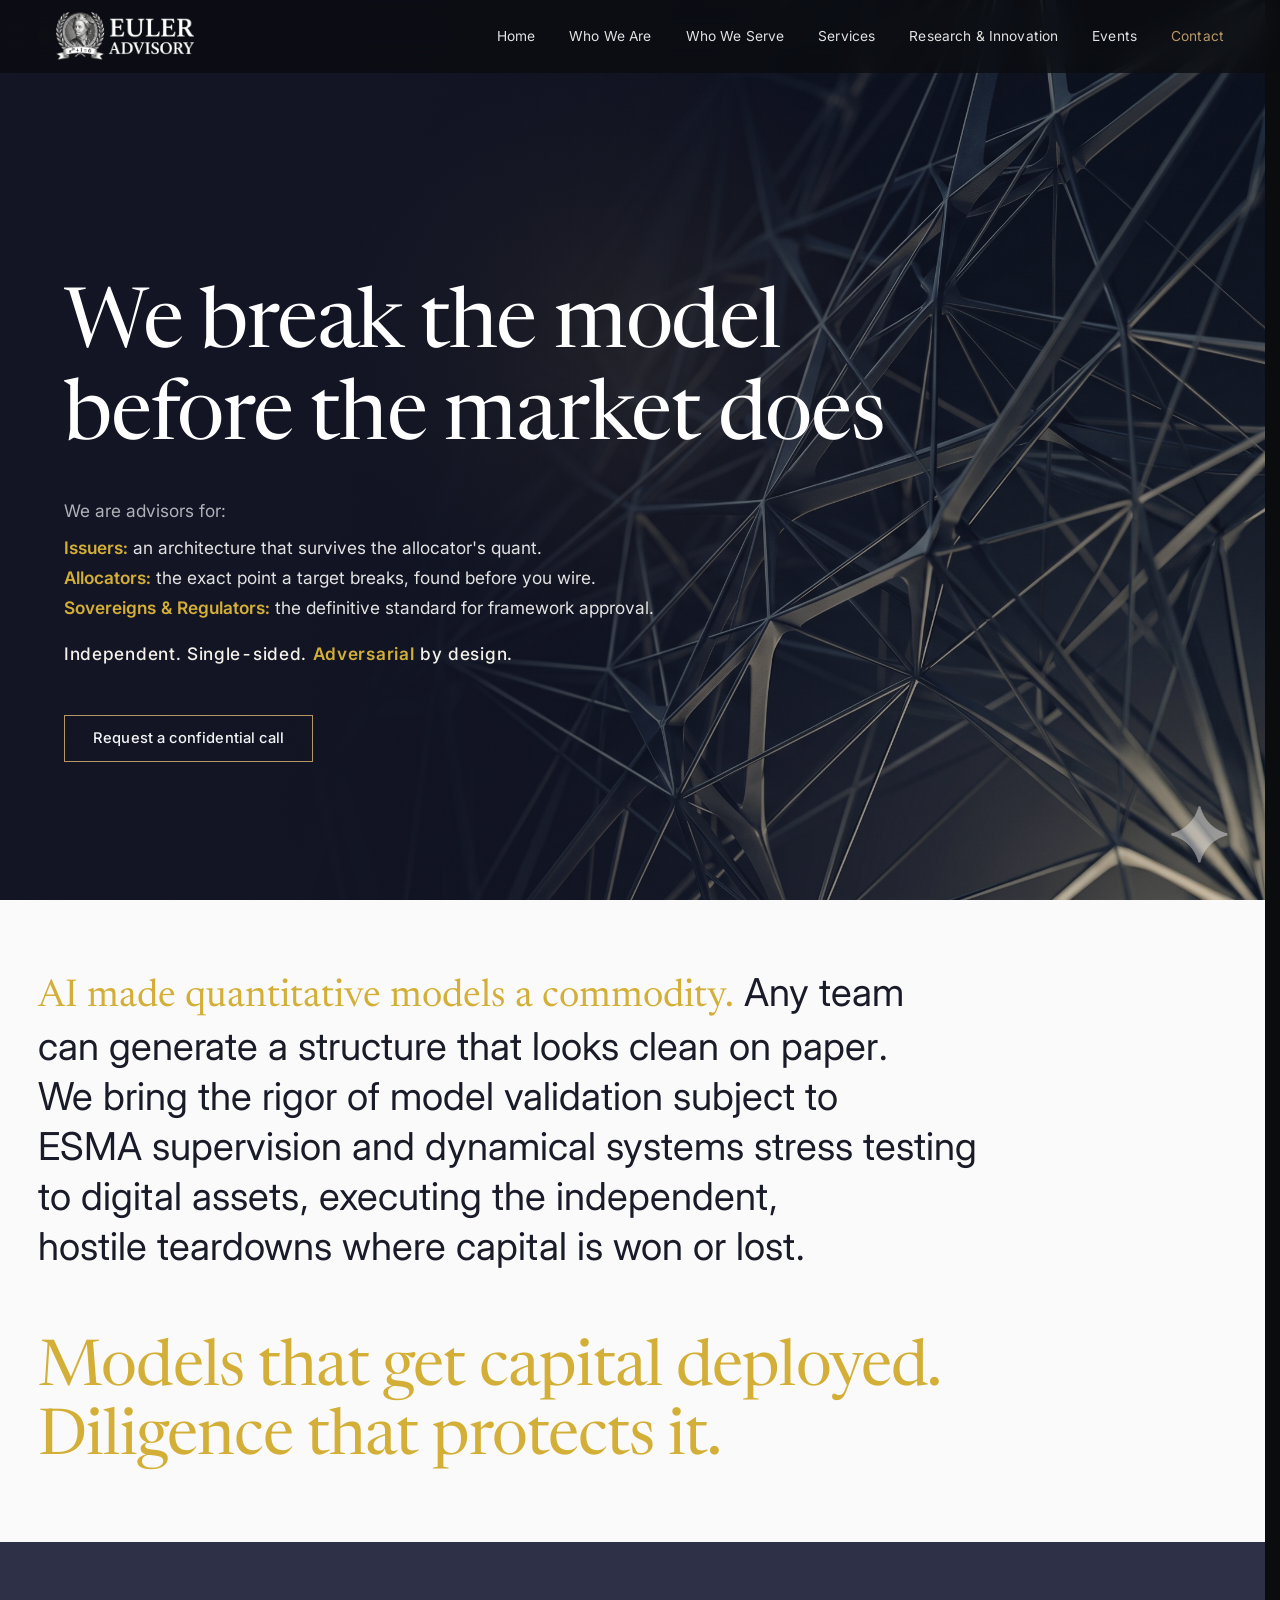
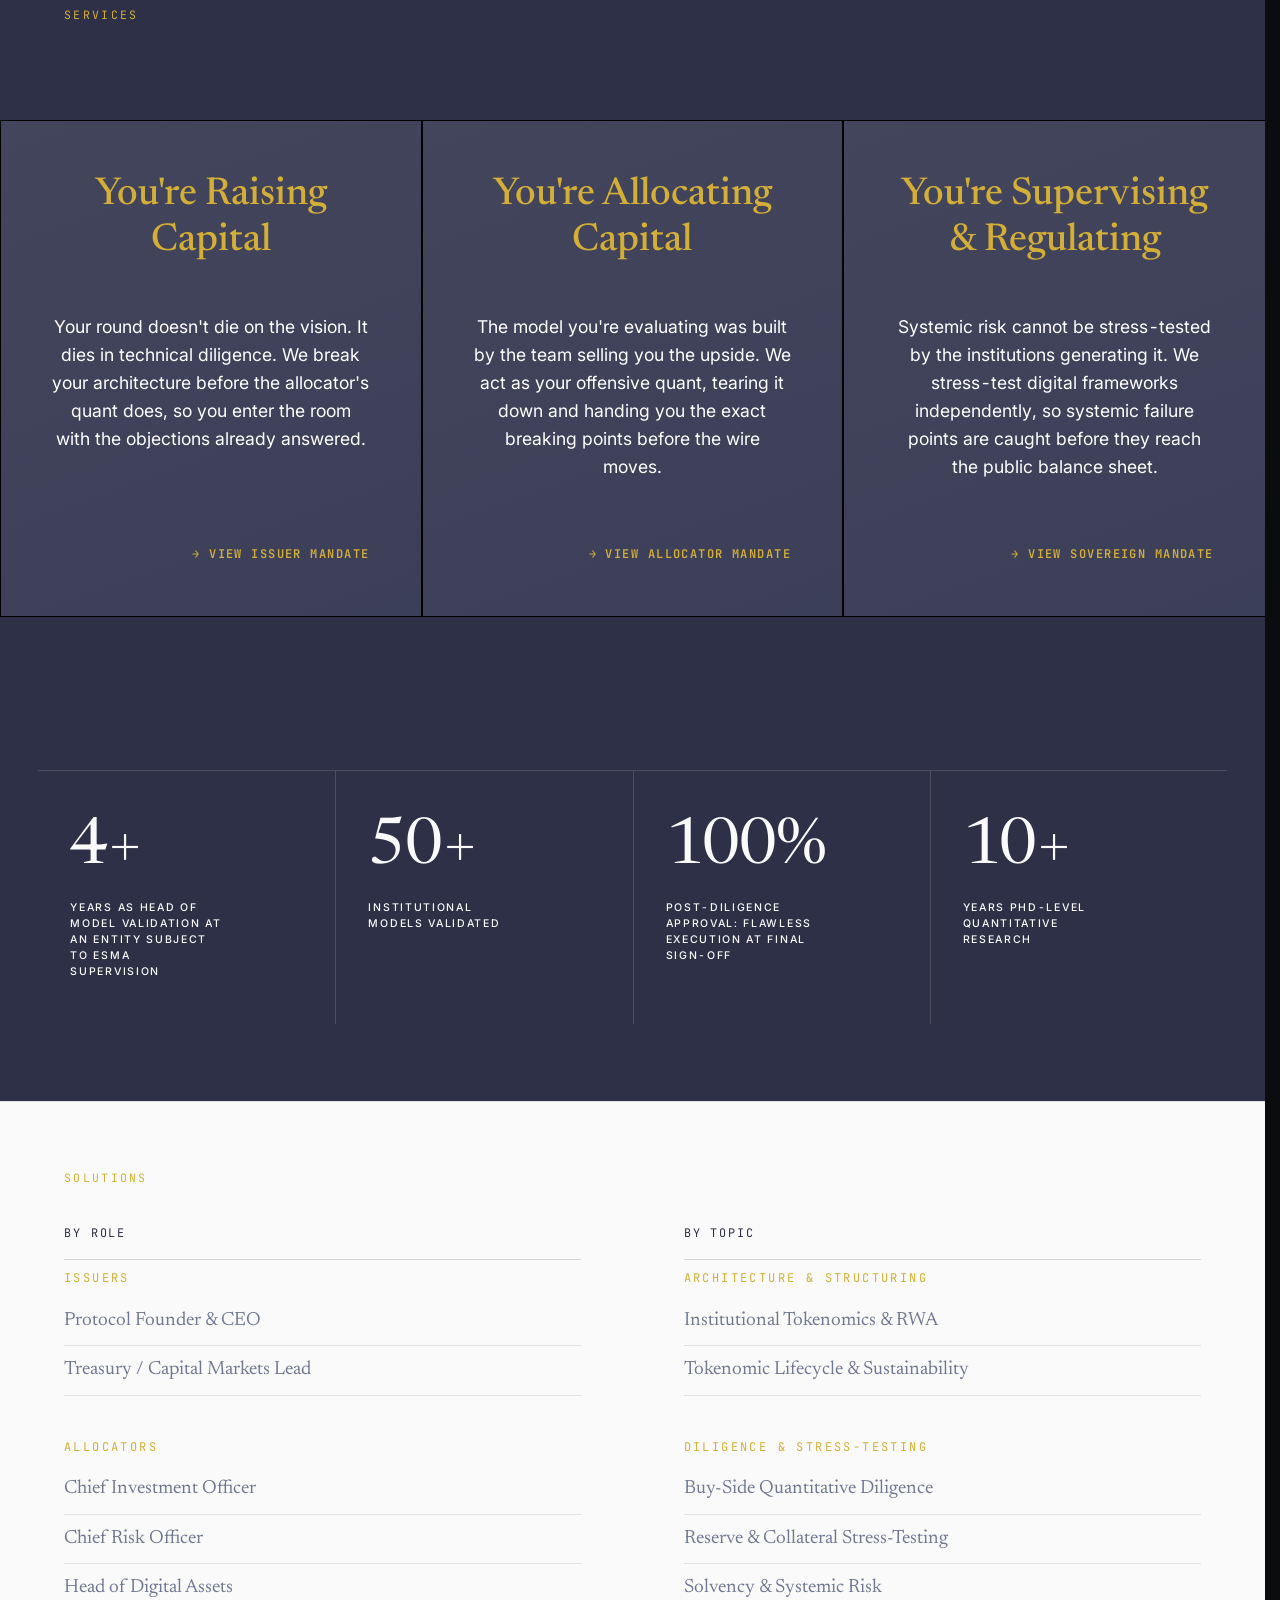
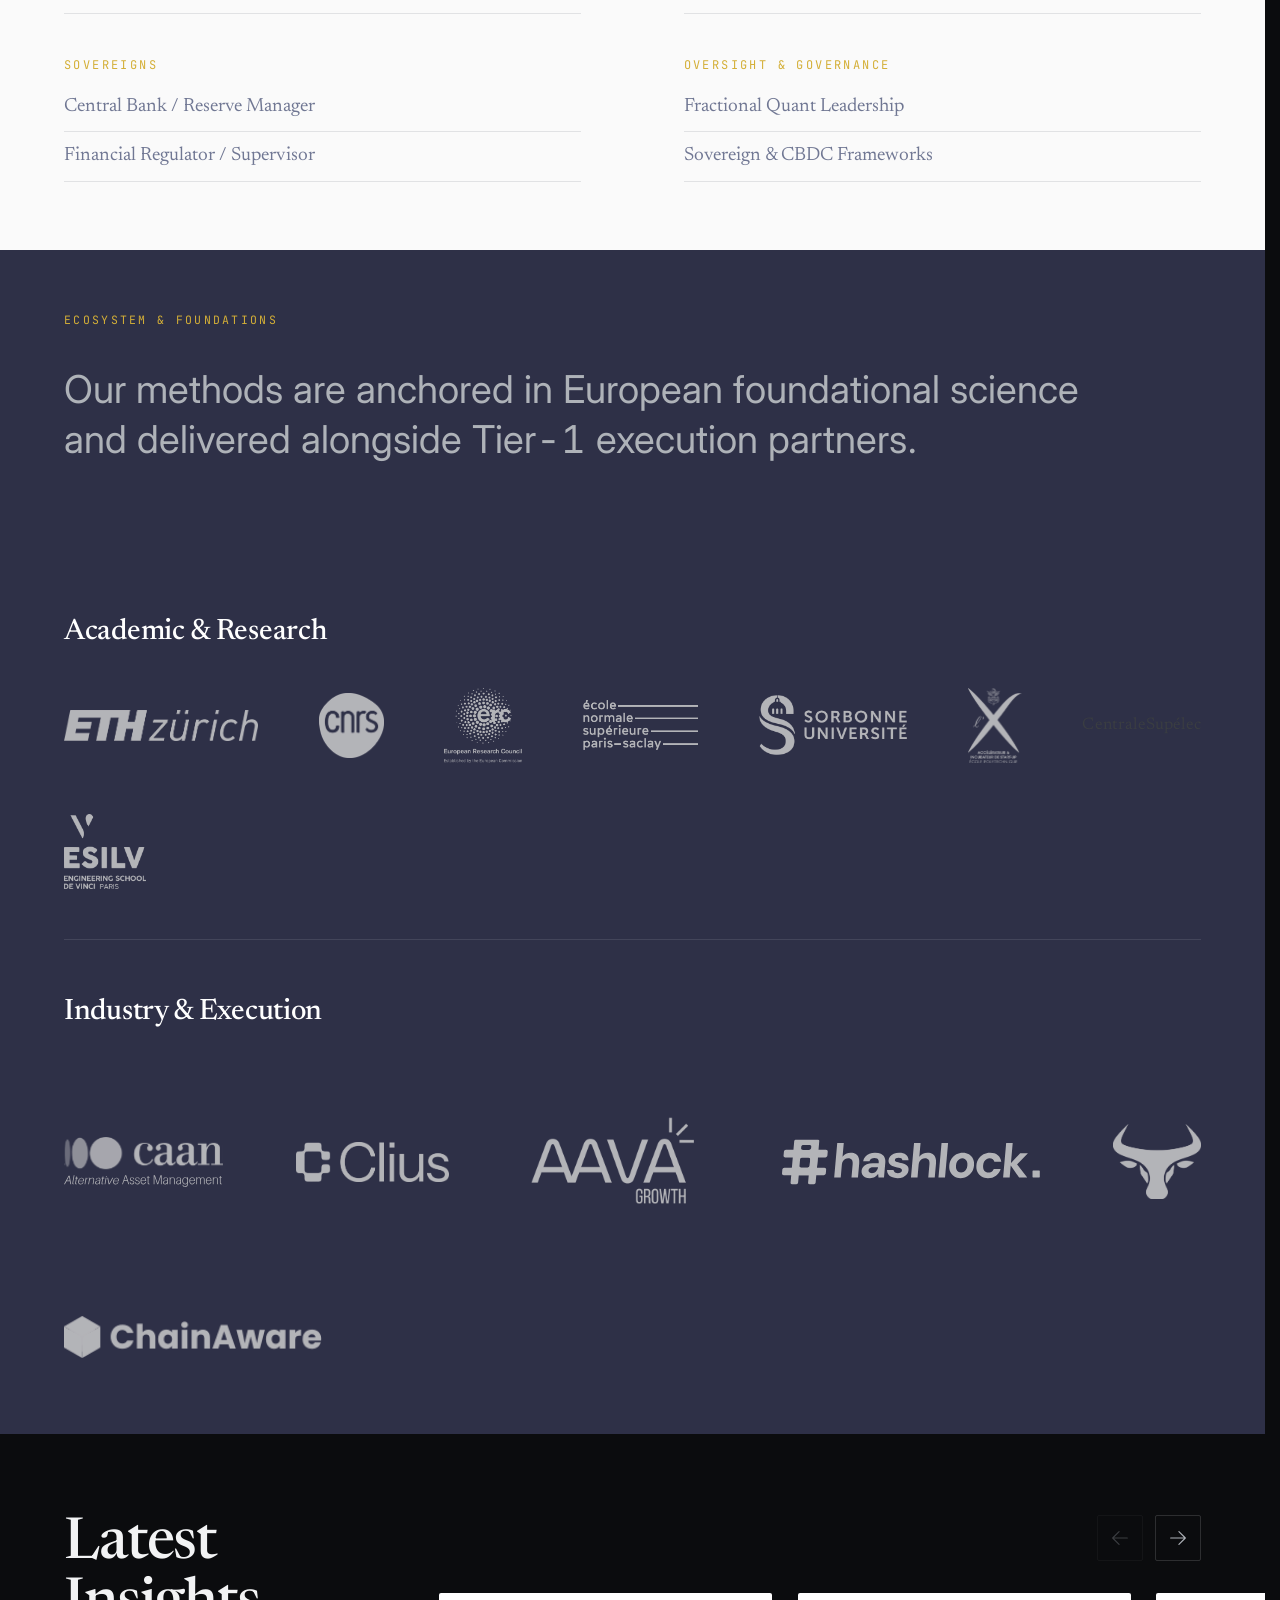
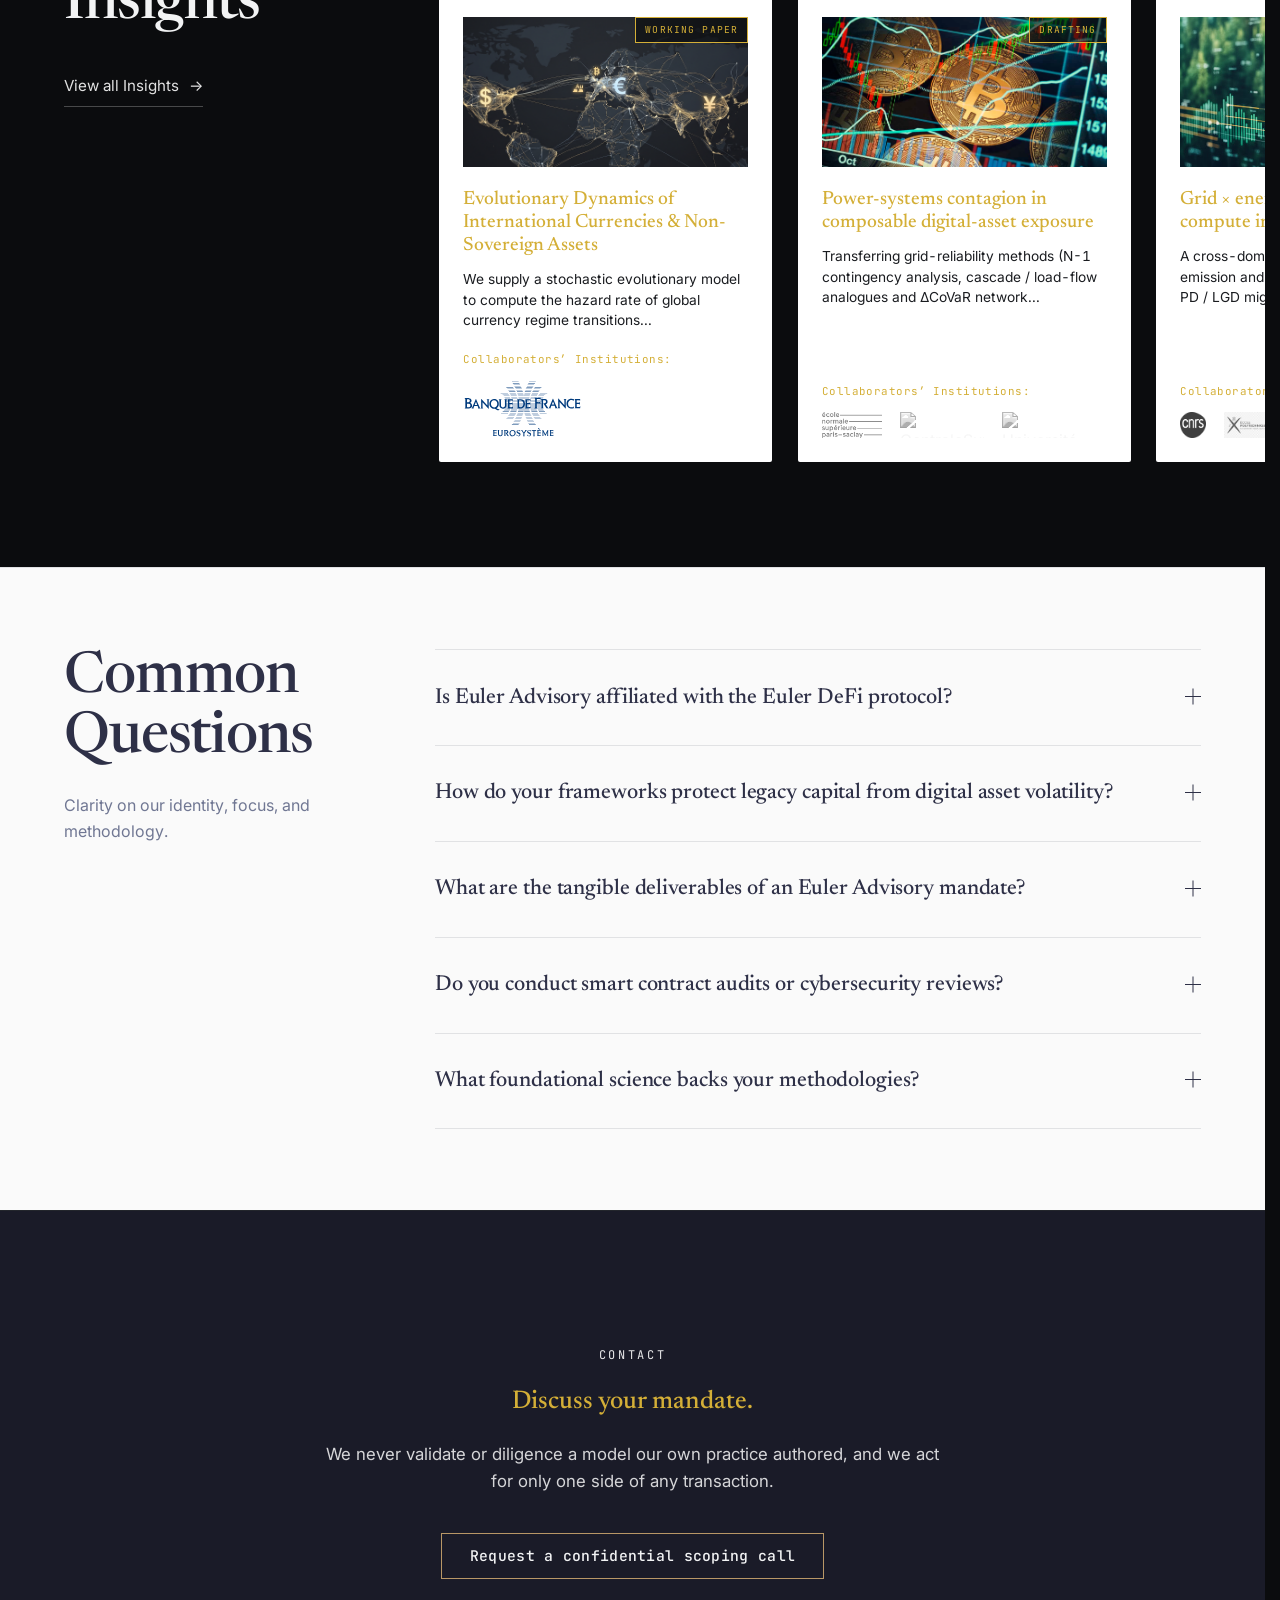
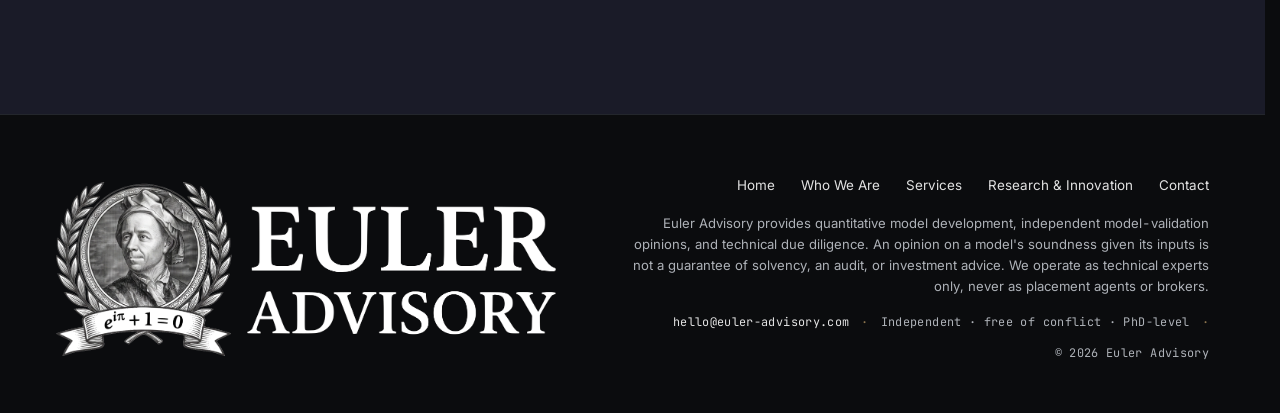
==== index.html @ 1d4953ed "V55" ====
<!DOCTYPE html>
<html lang="en">
<head>
<meta charset="UTF-8" />
<meta name="viewport" content="width=device-width, initial-scale=1.0" />
<title>Euler Advisory | Quantitative Architecture &amp; Risk</title>
<meta name="description" content="Institutional quantitative models: built, validated, strategised. PhD-level model development, independent validation, and quantitative strategy diligence bridging traditional finance and digital assets." />
<meta name="robots" content="index, follow" />
<link rel="canonical" href="https://euler-advisory.com/" />
<meta property="og:type" content="website" />
<meta property="og:title" content="Euler Advisory | Quantitative Architecture &amp; Risk" />
<meta property="og:description" content="Institutional quantitative models: built, validated, strategised. Bridging traditional finance and digital assets." />
<meta property="og:url" content="https://euler-advisory.com/" />
<meta property="og:site_name" content="Euler Advisory" />

<link rel="preconnect" href="https://fonts.googleapis.com" />
<link rel="preconnect" href="https://fonts.gstatic.com" crossorigin />
<link href="https://fonts.googleapis.com/css2?family=Newsreader:ital,opsz,wght@0,6..72,400;0,6..72,500;1,6..72,400&family=Inter:wght@400;500;600&family=JetBrains+Mono:wght@400;500&display=swap" rel="stylesheet" />
<link rel="icon" href="Images/Euler_Advisory_Logo.png" type="image/png" />
<link rel="stylesheet" href="styles.css" />

<script type="application/ld+json">
{
  "@context": "https://schema.org",
  "@type": "ProfessionalService",
  "name": "Euler Advisory",
  "description": "Quantitative architecture and risk: institutional model development, independent validation, and quantitative strategy diligence at the intersection of traditional finance and digital assets.",
  "email": "hello@euler-advisory.com",
  "url": "https://euler-advisory.com/",
  "areaServed": ["EU", "UK", "US", "Singapore", "UAE", "LatAm"],
  "knowsAbout": ["Quantitative Model Development", "Model Validation", "Tokenomics", "MiCA", "CRR3", "SR 11-7", "EBA", "Digital-Asset Risk", "Due Diligence"]
}
</script>
</head>
<body>

<!-- ============================ HEADER / NAV ============================ -->
<header class="site-header" id="top">
  <div class="container header-inner">
    <a class="brand" href="index.html" aria-label="Euler Advisory home">
      <img class="brand-logo" src="Images/Euler_Advisory_Logo_4black.png" alt="Euler Advisory" />
    </a>
    <nav class="site-nav" aria-label="Primary">
      <a href="index.html">Home</a>
      <div class="nav-item has-dropdown">
        <a href="about.html" aria-haspopup="true">Who We Are</a>
        <div class="nav-dropdown" role="menu">
          <a href="about.html#founder" role="menuitem">The Founder</a>
          <a href="about.html#euler-standard" role="menuitem">Our Standard</a>
          <a href="about.html#presence" role="menuitem">Institutional Presence</a>
        </div>
      </div>
      <a href="who-we-serve.html">Who We Serve</a>
      <div class="nav-item has-dropdown">
        <a href="services.html" aria-haspopup="true">Services</a>
        <div class="nav-dropdown" role="menu">
          <a href="services.html#institutional-risk-validation" role="menuitem">Institutional Risk &amp; Validation</a>
          <a href="services.html#digital-asset-engineering" role="menuitem">Digital Asset Engineering &amp; Due Diligence</a>
          <a href="digital-asset-architecture.html" role="menuitem">You're Raising Capital</a>
          <a href="quantitative-due-diligence.html" role="menuitem">You're Allocating Capital</a>
          <a href="regulatory-supervision.html" role="menuitem">You're Supervising &amp; Regulating</a>
        </div>
      </div>
      <div class="nav-item has-dropdown">
        <a href="research.html" aria-haspopup="true">Research &amp; Innovation</a>
        <div class="nav-dropdown" role="menu">
          <a href="research.html#research-areas" role="menuitem">Research Areas</a>
          <a href="research.html#rd-commitment" role="menuitem">Institutional R&amp;D Commitment</a>
          <a href="research.html#pipeline" role="menuitem">Ongoing Research</a>
          <a href="research.html#engagements" role="menuitem">Workshops, Lectures and Talks</a>
        </div>
      </div>
      <a href="all-sessions.html">Events</a>
      <a href="index.html#contact" class="nav-cta">Contact</a>
    </nav>
    <button class="nav-toggle" aria-label="Open menu" aria-expanded="false" aria-controls="mobile-nav">
      <span></span><span></span><span></span>
    </button>
  </div>
  <nav class="mobile-nav" id="mobile-nav" aria-label="Mobile">
    <a href="index.html">Home</a>
    <a href="about.html">Who We Are</a>
    <a class="mobile-sub" href="about.html#founder">The Founder</a>
    <a class="mobile-sub" href="about.html#euler-standard">Our Standard</a>
    <a class="mobile-sub" href="about.html#presence">Institutional Presence</a>
    <a href="who-we-serve.html">Who We Serve</a>
    <a href="services.html">Services</a>
    <a class="mobile-sub" href="services.html#institutional-risk-validation">Institutional Risk &amp; Validation</a>
    <a class="mobile-sub" href="services.html#digital-asset-engineering">Digital Asset Engineering &amp; Due Diligence</a>
    <a class="mobile-sub" href="digital-asset-architecture.html">You're Raising Capital</a>
    <a class="mobile-sub" href="quantitative-due-diligence.html">You're Allocating Capital</a>
    <a class="mobile-sub" href="regulatory-supervision.html">You're Supervising &amp; Regulating</a>
    <a href="research.html">Research &amp; Innovation</a>
    <a class="mobile-sub" href="research.html#research-areas">Research Areas</a>
    <a class="mobile-sub" href="research.html#rd-commitment">Institutional R&amp;D Commitment</a>
    <a class="mobile-sub" href="research.html#pipeline">Ongoing Research</a>
    <a class="mobile-sub" href="research.html#engagements">Workshops, Lectures and Talks</a>
    <a href="all-sessions.html">Events</a>
    <a href="index.html#contact">Contact</a>
  </nav>
</header>

<main>

  <!-- ============================ 1. HERO ============================ -->
  <section class="hero" id="hero">
    <div class="hero-light" id="hero-light" aria-hidden="true"></div>
    <div class="container hero-inner">
      <h1 class="hero-title" style="font-size: clamp(3.5rem, 6.5vw, 6.5rem); line-height: 1.1;">
        <span class="reveal-line">We break the model<br />before the market does</span>
      </h1>
      <div class="hero-subtext-container reveal">
        <p class="hero-intro">We are advisors for:</p>

        <div class="hero-list">
          <p><span class="accent-gold">Issuers:</span> an architecture that survives the allocator's quant.</p>
          <p><span class="accent-gold">Allocators:</span> the exact point a target breaks, found before you wire.</p>
          <p><span class="accent-gold">Sovereigns &amp; Regulators:</span> the definitive standard for framework approval.</p>
        </div>

        <p class="hero-outro">Independent. Single-sided. <span class="accent-gold">Adversarial</span> by design.</p>
      </div>
      <div class="hero-actions reveal" style="margin-top: 3rem;">
        <a href="#contact" class="btn btn-primary">Request a confidential call</a>
      </div>
    </div>
  </section>

  <!-- ============================ THE THESIS ============================ -->
  <section class="section thesis" id="thesis">
    <div class="thesis-wrap">
      <p class="thesis-lead reveal">
        <span class="thesis-gold">AI made quantitative models a commodity.</span> Any team<br class="desktop-break">
        can generate a structure that looks clean on paper.<br class="desktop-break">
        We bring the rigor of model validation subject to<br class="desktop-break">
        <span class="nb">ESMA supervision</span> and <span class="nb">dynamical systems</span> <span class="nb">stress testing</span><br class="desktop-break">
        to digital assets, executing the independent,<br class="desktop-break">
        hostile teardowns where capital is won or lost.
      </p>
      <h3 class="thesis-outro reveal">
        Models that get capital deployed.<br />Diligence that protects it.
      </h3>

    </div>
  </section>

  <!-- ============================ THE MANDATES ============================ -->
  <section class="section mandates-section" id="mandates" style="padding: clamp(3rem, 5vw, 6rem) 0 0 0; background: #2E3047;">
    <div class="container" style="max-width: 100%; padding: 0; margin: 0;">
      <p class="block-eyebrow reveal" style="text-align: left; color: var(--c-gold, #C7A962); font-family: var(--f-mono, monospace); font-size: 0.72rem; font-weight: 400; text-transform: uppercase; letter-spacing: 0.2em; margin-bottom: 6rem; margin-left: clamp(3rem, 5vw, 6rem);">SERVICES</p>
      
      <div class="mandates-grid reveal">
        <!-- CARD 1: ISSUERS -->
        <article class="mandate-card">
          <h3 class="mandate-card-title">You're Raising Capital</h3>
          <p class="mandate-card-body">Your round doesn't die on the vision. It dies in technical diligence. We break your architecture before the allocator's quant does, so you enter the room with the objections already answered.</p>
          <a class="mandate-link" href="digital-asset-architecture.html">&rarr; VIEW ISSUER MANDATE</a>
        </article>

        <!-- CARD 2: ALLOCATORS -->
        <article class="mandate-card">
          <h3 class="mandate-card-title">You're Allocating Capital</h3>
          <p class="mandate-card-body">The model you're evaluating was built by the team selling you the upside. We act as your offensive quant, tearing it down and handing you the exact breaking points before the wire moves.</p>
          <a class="mandate-link" href="quantitative-due-diligence.html">&rarr; VIEW ALLOCATOR MANDATE</a>
        </article>

        <!-- CARD 3: SOVEREIGNS -->
        <article class="mandate-card">
          <h3 class="mandate-card-title">You're Supervising &amp; Regulating</h3>
          <p class="mandate-card-body">Systemic risk cannot be stress-tested by the institutions generating it. We stress-test digital frameworks independently, so systemic failure points are caught before they reach the public balance sheet.</p>
          <a class="mandate-link" href="regulatory-supervision.html">&rarr; VIEW SOVEREIGN MANDATE</a>
        </article>
      </div>
    </div>
  </section>





  <!-- ============================ PROOF METRICS (stats bar) ============================ -->
  <section class="section thesis" id="proof-metrics">
    <div class="thesis-wrap">
      <dl class="metric-grid reveal">
        <div class="metric">
          <dt class="metric-value"><span class="metric-num" data-target="4">4</span><span class="metric-suffix">+</span></dt>
          <dd class="metric-label">Years as Head of Model Validation at an entity subject to ESMA supervision</dd>
        </div>
        <div class="metric">
          <dt class="metric-value"><span class="metric-num" data-target="50">50</span><span class="metric-suffix">+</span></dt>
          <dd class="metric-label">Institutional models validated</dd>
        </div>
        <div class="metric">
          <dt class="metric-value"><span class="metric-num" data-target="100">100</span><span class="metric-suffix">%</span></dt>
          <dd class="metric-label">Post-diligence approval: flawless execution at final sign-off</dd>
        </div>
        <div class="metric">
          <dt class="metric-value"><span class="metric-num" data-target="10">10</span><span class="metric-suffix">+</span></dt>
          <dd class="metric-label">Years PhD-level quantitative research</dd>
        </div>
      </dl>
    </div>
  </section>

  <!-- ============================ SOLUTIONS: ROUTING DIRECTORY (By role / By topic) ============================ -->
  <section class="section routing-section" id="solutions">
    <div class="container">
      <p class="block-eyebrow reveal">Solutions</p>

      <div class="routing-grid reveal">
        <nav class="routing-col" aria-label="Solutions by role">
          <p class="routing-head">By role</p>
          <ul class="routing-list">
            <li class="routing-subhead">Issuers</li>
            <li><a href="who-we-serve.html#issuers">Protocol Founder &amp; CEO</a></li>
            <li><a href="who-we-serve.html#issuers">Treasury / Capital Markets Lead</a></li>
            <li class="routing-subhead routing-subhead--gap">Allocators</li>
            <li><a href="who-we-serve.html#allocators">Chief Investment Officer</a></li>
            <li><a href="who-we-serve.html#allocators">Chief Risk Officer</a></li>
            <li><a href="who-we-serve.html#allocators">Head of Digital Assets</a></li>
            <li class="routing-subhead routing-subhead--gap">Sovereigns</li>
            <li><a href="who-we-serve.html#regulators">Central Bank / Reserve Manager</a></li>
            <li><a href="who-we-serve.html#regulators">Financial Regulator / Supervisor</a></li>
          </ul>
        </nav>

        <nav class="routing-col" aria-label="Solutions by topic">
          <p class="routing-head">By topic</p>
          <ul class="routing-list">
            <li class="routing-subhead">Architecture &amp; Structuring</li>
            <li><a href="digital-asset-architecture.html#institutional-tokenomics">Institutional Tokenomics &amp; RWA</a></li>
            <li><a href="quantitative-due-diligence.html#lifecycle-check">Tokenomic Lifecycle &amp; Sustainability</a></li>
            <li class="routing-subhead routing-subhead--gap">Diligence &amp; Stress-Testing</li>
            <li><a href="quantitative-due-diligence.html">Buy-Side Quantitative Diligence</a></li>
            <li><a href="quantitative-due-diligence.html#institutional-tokenomics">Reserve &amp; Collateral Stress-Testing</a></li>
            <li><a href="digital-asset-architecture.html#dynamical-systems">Solvency &amp; Systemic Risk</a></li>
            <li class="routing-subhead routing-subhead--gap">Oversight &amp; Governance</li>
            <li><a href="quantitative-due-diligence.html#quant-leadership">Fractional Quant Leadership</a></li>
            <li><a href="who-we-serve.html#regulators">Sovereign &amp; CBDC Frameworks</a></li>
          </ul>
        </nav>
      </div>

    </div>
  </section>

  <!-- ============================ 4. PARTNERS & PEDIGREE (borderless logo strips) ============================ -->
  <section class="section" id="pedigree">
    <div class="container">

      <!-- Section header -->
      <div class="pedigree-head reveal">
        <h2 class="section-title">Ecosystem &amp; Foundations</h2>
        <p class="pedigree-intro">Our methods are anchored in European foundational science<br>
        and delivered alongside Tier-1 execution partners.</p>
      </div>

      <!-- Logo rows grouped + pushed to the bottom of the section -->
      <div class="pedigree-logos">

      <!-- Row 1: Academic Pedigree -->
      <div class="logo-strip-block reveal">
        <p class="logo-strip-overline">Academic &amp; Research</p>
        <div class="logo-strip">
          <span class="logo-strip-item" data-fallback="ETH Zürich"><a href="https://finsuretech.ethz.ch/career.html" target="_blank" rel="noopener noreferrer" aria-label="ETH Zürich"><img src="Logos/ETH%20Zurich.png" alt="ETH Zürich" loading="lazy" /></a></span>
          <span class="logo-strip-item" data-fallback="CNRS"><img src="Logos/CNRS.png" alt="CNRS" loading="lazy" /></span>
          <span class="logo-strip-item" data-fallback="ERC"><img src="Logos/ERC.png" alt="European Research Council (ERC)" loading="lazy" /></span>
          <span class="logo-strip-item" data-fallback="ENS"><img src="Logos/ENS.png" alt="ENS, École Normale Supérieure" loading="lazy" /></span>
          <span class="logo-strip-item" data-fallback="Sorbonne"><img src="Logos/Sorbonne.png" alt="Sorbonne Université" loading="lazy" /></span>
          <span class="logo-strip-item" data-fallback="Polytechnique"><img src="Logos/Ecole%20Polytechnique2.png" alt="École Polytechnique" loading="lazy" /></span>
          <span class="logo-strip-item" data-fallback="CentraleSupélec"><img src="Logos/CentraleSup%C3%A9lec.png" alt="CentraleSupélec" loading="lazy" /></span>
          <span class="logo-strip-item" data-fallback="ESILV"><a href="https://www.esilv.fr/" target="_blank" rel="noopener noreferrer" aria-label="ESILV"><img src="Logos/ESILV.png" alt="ESILV" loading="lazy" /></a></span>
        </div>
      </div>

      <!-- Row 2: Strategic Ecosystem -->
      <div class="logo-strip-block reveal" id="alliances">
        <p class="logo-strip-overline">Industry &amp; Execution</p>
        <div class="logo-strip">
          <span class="logo-strip-item" data-fallback="Caan"><a href="https://caanam.com/" target="_blank" rel="noopener noreferrer" aria-label="Caan"><img src="Logos/CAAN.svg" alt="Caan" loading="lazy" /></a></span>
          <span class="logo-strip-item" data-fallback="Clius"><a href="https://www.cliusglobalpartners.com/" target="_blank" rel="noopener noreferrer" aria-label="Clius"><img src="Logos/Clius.webp" alt="Clius" loading="lazy" /></a></span>
          <span class="logo-strip-item" data-fallback="AAVA"><a href="https://aavagrowth.com/" target="_blank" rel="noopener noreferrer" aria-label="AAVA"><img src="Logos/AAVA.png" alt="AAVA" loading="lazy" /></a></span>
          <span class="logo-strip-item" data-fallback="Hashlock"><a href="https://hashlock.com/" target="_blank" rel="noopener noreferrer" aria-label="Hashlock"><img src="Logos/Hashlock.svg" alt="Hashlock" loading="lazy" /></a></span>
          <span class="logo-strip-item" data-fallback="Security4Web3"><a href="https://security4web3.com/" target="_blank" rel="noopener noreferrer" aria-label="Security4Web3"><img src="Logos/Security4Web3.png" alt="Security4Web3" loading="lazy" /></a></span>
          <span class="logo-strip-item" data-fallback="ChainAware"><a href="https://chainaware.ai/" target="_blank" rel="noopener noreferrer" aria-label="ChainAware"><img src="Logos/ChainAware.png" alt="ChainAware" loading="lazy" /></a></span>
        </div>
      </div>

      </div><!-- /.pedigree-logos -->

    </div>
  </section>

  <!-- ============================ LATEST INSIGHTS (horizontal rail) ============================ -->
  <section class="section insights-section" id="insights">
    <div class="insights-layout">

      <!-- LEFT: sticky title + view-all -->
      <aside class="insights-aside reveal">
        <h2 class="insights-title">Latest<br />Insights</h2>
        <a class="insights-viewall" href="research.html">View all Insights <span aria-hidden="true">&rarr;</span></a>
      </aside>

      <!-- RIGHT: nav arrows + horizontally scrolling rail (bleeds off the right edge) -->
      <div class="insights-main">
        <div class="insights-nav reveal">
          <button class="insights-arrow" type="button" data-rail-dir="-1" aria-label="Previous insights" aria-controls="insights-rail">
            <svg viewBox="0 0 24 24" aria-hidden="true"><path d="M20 12H4M4 12l7-7M4 12l7 7"/></svg>
          </button>
          <button class="insights-arrow" type="button" data-rail-dir="1" aria-label="Next insights" aria-controls="insights-rail">
            <svg viewBox="0 0 24 24" aria-hidden="true"><path d="M4 12h16M20 12l-7-7M20 12l-7 7"/></svg>
          </button>
        </div>

        <div class="insights-rail reveal" id="insights-rail">

        <article class="fb-col">
          <span class="pl-badge">Working paper</span>
          <a href="#" class="pl-readmore">Read more</a>
          <img class="pl-cover" src="Images/Paper1.png" alt="" loading="lazy" />
          <h3 class="fb-title">Evolutionary Dynamics of International Currencies &amp; Non-Sovereign Assets</h3>
          <p class="fb-text">We supply a stochastic evolutionary model to compute the hazard rate of global currency regime transitions...</p>
          <div class="pl-collab">
            <p class="pl-collab-label">Collaborators’ Institutions:</p>
            <div class="pl-collab-logos">
              <img class="bdf-logo" src="./Logos/Banque_de_France.svg" alt="Banque de France" loading="lazy" />
            </div>
          </div>
        </article>

        <article class="fb-col">
          <span class="pl-badge">Drafting</span>
          <a href="#" class="pl-readmore">Read more</a>
          <img class="pl-cover" src="Images/Paper2.png" alt="" loading="lazy" />
          <h3 class="fb-title">Power-systems contagion in composable digital-asset exposure</h3>
          <p class="fb-text">Transferring grid-reliability methods (N-1 contingency analysis, cascade / load-flow analogues and ΔCoVaR network...</p>
          <div class="pl-collab">
            <p class="pl-collab-label">Collaborators’ Institutions:</p>
            <div class="pl-collab-logos">
              <img src="Logos/ENS.png" alt="ENS" loading="lazy" />
              <img src="Logos/CentraleSup%C3%A9lec.png" alt="CentraleSupélec" loading="lazy" />
              <img src="Logos/Universit%C3%A9%20Paris%20Saclay.png" alt="Université Paris-Saclay" loading="lazy" />
            </div>
          </div>
        </article>

        <article class="fb-col">
          <span class="pl-badge">In preparation</span>
          <a href="#" class="pl-readmore">Read more</a>
          <img class="pl-cover" src="Images/Paper3.png" alt="" loading="lazy" />
          <h3 class="fb-title">Grid × energy × credit fusion for compute infrastructure</h3>
          <p class="fb-text">A cross-domain method converting grid-emission and energy-cost dynamics into PD / LGD migration for energy-intensive...</p>
          <div class="pl-collab">
            <p class="pl-collab-label">Collaborators’ Institutions:</p>
            <div class="pl-collab-logos">
              <img src="Logos/CNRS.png" alt="CNRS" loading="lazy" />
              <img src="Logos/Ecole%20Polytechnique.png" alt="École Polytechnique" loading="lazy" />
              <img src="Logos/ETH%20Zurich.png" alt="ETH Zürich" loading="lazy" />
            </div>
          </div>
        </article>

        </div>
      </div>
    </div>
  </section>

  <!-- ============================ COMMON QUESTIONS (accordion) ============================ -->
  <section class="section faq-section" id="faq">
    <div class="faq-layout">

      <!-- LEFT: sticky title -->
      <aside class="faq-aside reveal">
        <h2 class="faq-title">Common<br />Questions</h2>
        <p class="faq-sub">Clarity on our identity, focus, and methodology.</p>
      </aside>

      <!-- RIGHT: accordion -->
      <div class="faq-list reveal">

        <div class="faq-item">
          <h3 class="faq-q">
            <button type="button" class="faq-trigger" aria-expanded="false" aria-controls="faq-a1" id="faq-q1">
              <span class="faq-q-text">Is Euler Advisory affiliated with the Euler DeFi protocol?</span>
              <span class="faq-icon" aria-hidden="true"></span>
            </button>
          </h3>
          <div class="faq-panel" id="faq-a1" role="region" aria-labelledby="faq-q1">
            <div class="faq-panel-inner"><p>No. Euler Advisory is a completely independent European quantitative advisory firm. We have zero corporate, financial, operational, or brand affiliation with the decentralized lending protocol or its associated entities.</p></div>
          </div>
        </div>

        <div class="faq-item">
          <h3 class="faq-q">
            <button type="button" class="faq-trigger" aria-expanded="false" aria-controls="faq-a3" id="faq-q3">
              <span class="faq-q-text">How do your frameworks protect legacy capital from digital asset volatility?</span>
              <span class="faq-icon" aria-hidden="true"></span>
            </button>
          </h3>
          <div class="faq-panel" id="faq-a3" role="region" aria-labelledby="faq-q3">
            <div class="faq-panel-inner"><p>We do not chase yield; we manage systemic risk. Our methodologies treat digital assets with the same mathematical scrutiny as traditional fixed-income and derivatives. We focus on rigorous stress-testing, extreme-value theory, and drawdown mitigation to ensure digital asset exposure does not compromise the structural integrity of a legacy portfolio.</p></div>
          </div>
        </div>

        <div class="faq-item">
          <h3 class="faq-q">
            <button type="button" class="faq-trigger" aria-expanded="false" aria-controls="faq-a4" id="faq-q4">
              <span class="faq-q-text">What are the tangible deliverables of an Euler Advisory mandate?</span>
              <span class="faq-icon" aria-hidden="true"></span>
            </button>
          </h3>
          <div class="faq-panel" id="faq-a4" role="region" aria-labelledby="faq-q4">
            <div class="faq-panel-inner"><p>We do not provide discretionary asset management or generic market commentary. We deliver bespoke quantitative models, proprietary risk-scoring frameworks, liquidity stress-test reports, and mathematical validation of trading strategies, engineered specifically for institutional deployment.</p></div>
          </div>
        </div>

        <div class="faq-item">
          <h3 class="faq-q">
            <button type="button" class="faq-trigger" aria-expanded="false" aria-controls="faq-a5" id="faq-q5">
              <span class="faq-q-text">Do you conduct smart contract audits or cybersecurity reviews?</span>
              <span class="faq-icon" aria-hidden="true"></span>
            </button>
          </h3>
          <div class="faq-panel" id="faq-a5" role="region" aria-labelledby="faq-q5">
            <div class="faq-panel-inner"><p>No. Our sole focus is the mathematical and economic validation of models (tokenomics, risk parameters, systemic vulnerabilities). When a mandate requires technical, code-level smart contract auditing, we integrate our models alongside our Tier-1 cybersecurity execution partners.</p></div>
          </div>
        </div>

        <div class="faq-item">
          <h3 class="faq-q">
            <button type="button" class="faq-trigger" aria-expanded="false" aria-controls="faq-a6" id="faq-q6">
              <span class="faq-q-text">What foundational science backs your methodologies?</span>
              <span class="faq-icon" aria-hidden="true"></span>
            </button>
          </h3>
          <div class="faq-panel" id="faq-a6" role="region" aria-labelledby="faq-q6">
            <div class="faq-panel-inner"><p>Our frameworks are anchored in European foundational science and academic rigor. Our leadership holds PhD-level expertise in quantitative finance, with methodologies actively peer-reviewed and developed in collaboration with researchers from top-tier institutions.</p></div>
          </div>
        </div>

      </div>
    </div>
  </section>

  <!-- ============================ 5. CONTACT ============================ -->
  <section class="section contact" id="contact">
    <div class="contact-surface" aria-hidden="true"></div>
    <div class="container contact-inner">
      <p class="section-kicker reveal" style="text-align:center;">Contact</p>
      <h2 class="contact-title reveal">Discuss your mandate.</h2>
      <p class="contact-lede reveal">
        We never validate or diligence a model our own practice authored, and we act for only one side of any transaction.
      </p>
      <a href="mailto:hello@euler-advisory.com?subject=Confidential%20Scoping%20Call" class="btn btn-primary contact-btn reveal">Request a confidential scoping call</a>
    </div>
  </section>

</main>

<!-- ============================ FOOTER ============================ -->
<footer class="site-footer">
  <div class="container footer-inner">
    <div class="footer-logo">
      <img class="footer-logo-img" src="Images/Euler_Advisory_Logo_4black.png" alt="Euler Advisory" />
    </div>
    <div class="footer-text">
    <nav class="footer-nav" aria-label="Footer">
      <a href="index.html">Home</a>
      <a href="about.html">Who We Are</a>
      <a href="services.html">Services</a>
      <a href="research.html">Research &amp; Innovation</a>
      <a href="index.html#contact">Contact</a>
    </nav>
    <p class="footer-statement">
      Euler Advisory provides quantitative model development, independent model-validation opinions, and
      technical due diligence. An opinion on a model's soundness given its inputs is not a guarantee of
      solvency, an audit, or investment advice. We operate as technical experts only, never as placement
      agents or brokers.
    </p>
    <p class="footer-meta">
      <a href="mailto:hello@euler-advisory.com">hello@euler-advisory.com</a>
      <span class="dot">·</span><span>Independent · free of conflict · PhD-level</span>
      <span class="dot">·</span><span>© 2026 Euler Advisory</span>
    </p>
    </div>
  </div>
</footer>

<script src="script.js"></script>
</body>
</html>
---- styles.css ----
/* =====================================================================
   EULER ADVISORY — styles.css  (multi-page)
   Shared across index.html (executive narrative) and services.html
   (quantitative deep dive). "Quiet luxury meets academic rigour."

   Single surface: charcoal #0B0C0E throughout — NO light/dark intercalation.
   Raised cards sit a few values above the surface; full-bleed sections never do.
   Transitional serif display · geometric sans body · desaturated bronze ·
   sage ring-fenced to climate · tabular lining figures on all data.
   ===================================================================== */

/* ----------------------------- DESIGN TOKENS ----------------------------- */
:root {
  --c-bg:        #0B0C0E;   /* the single charcoal surface */
  --c-bg-raise:  #111317;   /* raised flat card */
  --c-bg-raise2: #15181D;   /* nested / hover */
  --c-line:      #23262C;   /* structural hairline */
  --c-line-soft: #1A1D22;

  --c-ink:       #F2F3F4;   /* primary   ~16.3:1 on bg */
  --c-ink-2:     #E2E2E2;   /* body — crisp off-white per accessibility audit ~13.6:1 */
  --c-ink-3:     #AEB2B8;   /* meta / small-caps — lifted so labels never dim ~7.0:1 */

  --c-bronze:    #B89766;   /* accent — hairlines + key metrics */
  --c-bronze-dk: #8C744E;
  --c-bronze-tn: rgba(184, 151, 102, 0.14);
  --c-gold:      #D4AF37;   /* premium metallic gold — feature titles/links */

  --c-sage:      #AEB79C;   /* climate vertical only */
  --c-sage-line: #8F9779;
  --c-sage-tn:   rgba(143, 151, 121, 0.16);

  /* Homepage curtain-reveal palette (off-brand colourway, homepage only) */
  --c-offwhite:  #FAFAFA;   /* About + Solutions curtain surface */
  --c-keppel:    #3BBA9C;   /* mint accent — curtain edge + card buttons + link hover */
  --c-keppel-lt: #5AD8BA;   /* brighter mint for hover "light up" */
  --c-gunmetal:  #2E3047;   /* large display text on off-white; Sharpened Banner block */
  --c-rhythm:    #707793;   /* muted body / directory links on off-white */
  --c-arsenic:   #3C3F58;   /* service-card base */
  --c-outerspc:  #43455C;   /* service-card top of gradient */

  --spacing-x:   clamp(4rem, 8vw, 8rem);   /* consistent section inset / right thesis boundary */
  --edge-padding: var(--gutter);           /* = the page's left margin (gutter) — reused for hero bottom + thesis padding */

  --f-serif: "Newsreader", Georgia, "Times New Roman", serif;
  --f-sans:  "Inter", -apple-system, BlinkMacSystemFont, "Segoe UI", sans-serif;
  --f-mono:  "JetBrains Mono", ui-monospace, "SF Mono", Menlo, monospace;

  --num: "tnum" 1, "lnum" 1;

  --maxw: 1180px;
  --gutter: clamp(20px, 5vw, 56px);
  /* MACRO dark space — heavy vertical rhythm for the executive read */
  --section-y: clamp(96px, 15vh, 200px);
  --ease: cubic-bezier(0.22, 0.61, 0.36, 1);
}

/* ----------------------------- RESET / BASE ----------------------------- */
*, *::before, *::after { box-sizing: border-box; }
html { scroll-behavior: smooth; -webkit-text-size-adjust: 100%; scroll-padding-top: 110px; scrollbar-gutter: stable; }   /* offset = fixed header height (96px) + buffer; reserve scrollbar space */
@media (prefers-reduced-motion: reduce) { html { scroll-behavior: auto; } }

body {
  margin: 0;
  background: var(--c-bg);
  color: var(--c-ink);
  font-family: var(--f-sans);
  font-feature-settings: var(--num);
  font-variant-numeric: tabular-nums lining-nums;
  font-size: 16px;
  line-height: 1.6;
  -webkit-font-smoothing: antialiased;
  text-rendering: optimizeLegibility;
  overflow-x: hidden;
}

h1, h2, h3, h4 { margin: 0; font-weight: 400; }
p { margin: 0; }
ul, ol { margin: 0; padding: 0; list-style: none; }
a { color: inherit; text-decoration: none; }
::selection { background: var(--c-bronze); color: #0B0C0E; }

.container { width: 100%; max-width: var(--maxw); margin: 0 auto; padding: 0 var(--gutter); }
/* Centered, readable column — capped at 65ch per the executive-narrative brief */
.measure  { max-width: 65ch; margin-inline: auto; }
.measure-wide { max-width: 80ch; margin-inline: auto; }

.section { padding: var(--section-y) 0; position: relative; }
.section--tight { padding: clamp(64px, 9vh, 120px) 0; }

/* Section furniture */
.section-kicker {
  font-family: var(--f-mono); font-size: 12px; letter-spacing: 0.22em;
  text-transform: uppercase; color: var(--c-bronze); margin-bottom: 22px;
}
.section-title {
  font-family: var(--f-serif);
  font-size: clamp(1.8rem, 3.6vw, 2.9rem);
  line-height: 1.16; letter-spacing: -0.01em; color: var(--c-ink);
}
.section-lede {
  font-size: clamp(1.02rem, 1.4vw, 1.16rem); color: var(--c-ink-2);
  line-height: 1.6; margin-top: 24px;
}

/* ----------------------------- BUTTONS ----------------------------- */
.btn {
  display: inline-flex; align-items: center; gap: 10px;
  font-family: var(--f-sans); font-size: 0.92rem; font-weight: 500; letter-spacing: 0.01em; line-height: 1;
  padding: 15px 28px; border: 1px solid var(--c-line);   /* height = 0.92rem + 30px padding + 2px border */
  transition: border-color .45s var(--ease), color .45s var(--ease), background .45s var(--ease);
  cursor: pointer;
}
.btn-primary { background: transparent; color: var(--c-ink); border-color: var(--c-bronze); }
.btn-primary:hover { background: var(--c-bronze-tn); border-color: var(--c-bronze); color: #fff; }
.btn-ghost { background: transparent; color: var(--c-ink-2); }
.btn-ghost:hover { color: var(--c-ink); border-color: var(--c-bronze-dk); }
/* Outline button for light surfaces (dark ink, bronze hairline) */
.btn-outline { background: transparent; color: #14161A; border-color: var(--c-bronze-dk); }
.btn-outline:hover { background: var(--c-bronze-tn); border-color: var(--c-bronze); color: #14161A; }
.btn .arrow { font-family: var(--f-mono); transition: transform .35s var(--ease); }
.btn:hover .arrow { transform: translateX(4px); }

/* Severe, monospaced terminal-style action link (not a body link) */
.link-quiet {
  font-family: var(--f-mono); font-size: 0.72rem; letter-spacing: 0.14em;
  text-transform: uppercase; color: var(--c-bronze);
  display: inline-flex; align-items: center; gap: 8px;
}
.link-quiet .arrow { transition: transform .35s var(--ease); }
.link-quiet:hover { color: #fff; }
.link-quiet:hover .arrow { transform: translateX(4px); }

/* ----------------------------- HEADER / NAV ----------------------------- */
.site-header {
  position: fixed; inset: 0 0 auto 0; z-index: 50;
  background: rgba(11, 12, 14, 0.72);
  backdrop-filter: blur(14px); -webkit-backdrop-filter: blur(14px);
  border-bottom: 1px solid transparent;
  transition: border-color .4s var(--ease), background .4s var(--ease);
}
.site-header.scrolled { border-bottom-color: var(--c-line); background: rgba(11,12,14,0.9); }
/* Header spans full width (not the centred 1180 container) so the logo sits on
   the same left-gutter guide as the Hero H1, and the nav is flush to the right
   gutter at the mirror distance. */
.site-header .container { max-width: none; }
.header-inner { display: flex; align-items: center; justify-content: space-between; height: 72px; }   /* vertical padding halved (was 96px): 12px above/below the 48px logo */
/* Links flush right; adding Home on sub-pages expands them leftward. */
.site-nav { justify-content: flex-end; }

.brand { display: flex; align-items: center; gap: 10px; }
.brand-logo { max-height: 48px; width: auto; display: block; }   /* scaled down to fit the sleeker header */
.brand-mark { font-family: var(--f-serif); font-size: 1.45rem; color: var(--c-bronze); line-height: 1; }
.brand-name { font-family: var(--f-serif); font-size: 1.18rem; letter-spacing: 0.01em; color: var(--c-ink); }
.brand-thin { color: var(--c-ink-2); }

.site-nav { display: flex; align-items: center; gap: 34px; }
.site-nav a { font-size: 0.86rem; color: var(--c-ink-2); letter-spacing: 0.01em; position: relative; padding: 4px 0; transition: color .35s var(--ease); }
.site-nav a::after { content: ""; position: absolute; left: 0; bottom: -2px; height: 1px; width: 0; background: var(--c-bronze); transition: width .4s var(--ease); }
.site-nav a:hover { color: var(--c-ink); }
.site-nav a:hover::after { width: 100%; }
.site-nav a.is-active { color: var(--c-ink); }
.site-nav a.is-active::after { width: 100%; }
.nav-cta { color: var(--c-bronze) !important; }
/* ---- Hover/focus dropdown submenus (desktop) ---- */
.nav-item { position: relative; display: inline-flex; align-items: center; }
.nav-dropdown {
  position: absolute; top: calc(100% + 12px); right: 0; min-width: 234px;
  background: rgba(11, 12, 14, 0.975); border: 1px solid var(--c-line);
  padding: 8px 0; display: flex; flex-direction: column;
  opacity: 0; visibility: hidden; transform: translateY(-6px);
  transition: opacity .26s var(--ease), transform .26s var(--ease), visibility .26s var(--ease);
  z-index: 60; box-shadow: 0 18px 44px rgba(0, 0, 0, 0.45);
}
.nav-dropdown::before { content: ""; position: absolute; top: -12px; left: 0; right: 0; height: 12px; }   /* hover bridge */
.nav-item:hover .nav-dropdown,
.nav-item:focus-within .nav-dropdown { opacity: 1; visibility: visible; transform: translateY(0); }
.nav-dropdown a { padding: 9px 20px; font-size: 0.82rem; color: var(--c-ink-2); white-space: nowrap; transition: color .25s var(--ease), background .25s var(--ease); }
.nav-dropdown a::after { display: none; }   /* no underline-grow inside the panel */
.nav-dropdown a:hover { color: var(--c-gold); background: var(--c-bg-raise); }

.nav-toggle { display: none; flex-direction: column; gap: 5px; background: none; border: 0; cursor: pointer; padding: 6px; }
.nav-toggle span { width: 24px; height: 1.5px; background: var(--c-ink); transition: transform .35s var(--ease), opacity .35s; }
.mobile-nav { display: none; flex-direction: column; padding: 8px var(--gutter) 22px; border-bottom: 1px solid var(--c-line); background: rgba(11,12,14,0.96); }
.mobile-nav a { padding: 13px 0; color: var(--c-ink-2); border-bottom: 1px solid var(--c-line-soft); font-size: 0.95rem; }
.mobile-nav .mobile-sub { padding: 10px 0 10px 18px; font-size: 0.82rem; color: var(--c-ink-3); }   /* indented sub-items */
.mobile-nav .mobile-sub:hover { color: var(--c-gold); }
.mobile-nav.open { display: flex; }

/* ----------------------------- HERO (index) ----------------------------- */
/* Hero — value proposition vertically centred so it commands the first viewport */
.hero { position: relative; min-height: 100svh; display: flex; flex-direction: column; justify-content: center; padding: 96px 0 72px; overflow: hidden; }
/* Directional scrim — fades dark (left) to clear (right) so the copy reads over the video */
.hero::before { content: ""; position: absolute; inset: 0; z-index: 1; pointer-events: none; background: linear-gradient(100deg, rgba(20, 22, 38, 0.95) 0%, rgba(20, 22, 38, 0.85) 28%, rgba(20, 22, 38, 0.40) 55%, rgba(20, 22, 38, 0.10) 100%); }
#hero .hero-scrim { display: none; }   /* replaced by the directional ::before so the right side stays clear */
.hero-surface {
  position: absolute; inset: 0; z-index: 0;
  background:
    linear-gradient(180deg, rgba(11,12,14,0.55) 0%, rgba(11,12,14,0.78) 55%, var(--c-bg) 100%),
    url("Textured Black Surface.jpg") center/cover no-repeat;
}
.hero-light {
  position: absolute; inset: 0; z-index: 1; pointer-events: none;
  background: radial-gradient(420px circle at var(--mx, 50%) var(--my, 38%), rgba(184,151,102,0.10) 0%, rgba(184,151,102,0.04) 35%, transparent 70%);
}
/* Hero text full-bleed left: strip the container's horizontal centring so the
   block anchors to the true left gutter, leaving the negative space on the right.
   Vertical centring (justify-content on .hero) is retained. */
.hero-inner { position: relative; z-index: 2; text-align: left; max-width: none; margin-left: 0; margin-right: 0; }
#hero .hero-inner {
  max-width: 100%;
  padding-left: clamp(3rem, 5vw, 6rem);
  padding-right: clamp(3rem, 5vw, 6rem);
  margin: 0;
}
.hero-inner .hero-title, .hero-inner .hero-slogan { max-width: 46ch; }
.hero-inner .hero-sub { max-width: 68ch; }   /* wraps the subheadline to exactly two lines */
.hero-slogan strong { font-weight: 600; font-style: italic; }
.eyebrow { font-family: var(--f-mono); font-size: 12px; letter-spacing: 0.26em; text-transform: uppercase; color: var(--c-bronze); margin-bottom: 30px; }
.hero-title { font-family: var(--f-serif); font-weight: 400; font-size: clamp(1.5rem, 4.2vw, 3.8rem); line-height: 1.08; letter-spacing: -0.015em; color: #FFFFFF; }   /* dialled down — elegant, not screaming */
.hero-title .reveal-line { display: block; overflow: hidden; }
.hero-sub { margin-top: 30px; max-width: 60ch; font-size: clamp(1.02rem, 1.5vw, 1.22rem); color: var(--c-ink-2); line-height: 1.55; }

/* Hero value-proposition block (audiences + positioning). Left-aligned, constrained
   to the hero's left column, scales down cleanly on mobile via the clamp + max-width. */
.hero-subtext-container { margin-top: 2rem; margin-bottom: clamp(2rem, 4vh, 2.75rem); max-width: 60ch; font-size: clamp(1rem, 1.35vw, 1.125rem); line-height: 1.6; color: var(--c-ink-2); }
.hero-intro { margin: 0 0 0.5rem; color: var(--c-ink-3); }
.hero-list p { margin: 0; line-height: 1.75; }
.hero-outro { margin: 1rem 0 0; font-weight: 500; letter-spacing: 0.04em; color: #F4F1EA; }
.accent-gold { color: var(--c-gold); font-weight: 600; }   /* brand gold #D4AF37 */
/* Slogan — gold, italic, just below the subheadline */
.hero-slogan { margin-top: 22px; font-family: var(--f-serif); font-style: italic; font-size: clamp(1.05rem, 1.6vw, 1.32rem); color: var(--c-bronze); letter-spacing: 0.01em; }
.hero-actions { display: flex; flex-wrap: wrap; gap: 16px; margin-top: 44px; }

.hero-inline-link {
  color: inherit;
  text-decoration: none;
  transition: color 0.3s ease, border-bottom 0.3s ease;
  border-bottom: 1px solid transparent;
}
.hero-inline-link:hover {
  color: var(--c-gold, #C7A962);
  border-bottom: 1px solid var(--c-gold, #C7A962);
}

/* ---- Hero split: issuer/allocator self-selection, first screen ---- */
.hero-split { display: grid; grid-template-columns: repeat(3, 1fr); gap: clamp(1.25rem, 2.5vw, 2rem); margin-top: auto; max-width: 1300px; }
.hero-split-panel { display: flex; flex-direction: column; gap: 0.85rem; padding: clamp(1.5rem, 2.5vw, 2rem); background: rgba(255,255,255,0.03); border: 1px solid rgba(255,255,255,0.14); text-decoration: none; transition: border-color .3s var(--ease), transform .3s var(--ease), background .3s var(--ease); }
.hero-split-panel:hover { border-color: rgba(212,175,55,0.5); background: rgba(255,255,255,0.05); transform: translateY(-3px); }
.hero-split-label { font-family: var(--f-serif); font-size: clamp(1.15rem, 1.8vw, 1.4rem); font-weight: 500; color: var(--c-gold); text-align: center; }
.hero-split-hook { font-size: clamp(0.92rem, 1.15vw, 1.02rem); line-height: 1.55; color: var(--c-ink-2); }
.hero-split-mech { font-size: 1.02rem; font-weight: 600; line-height: 1.5; color: #FFFFFF; }
.hero-split-mech strong { color: var(--c-gold); font-weight: 700; }
.hero-split-cta { margin-top: auto; padding-top: 0.5rem; font-family: var(--f-mono); font-size: 0.8rem; letter-spacing: 0.05em; color: var(--c-gold); }
@media (max-width: 760px) { .hero-split { grid-template-columns: 1fr; } }

/* ----------------------------- TRUST BAR ----------------------------- */
.trust-bar { border-top: 1px solid var(--c-line); border-bottom: 1px solid var(--c-line); }
.trust-bar-inner { display: flex; align-items: center; justify-content: space-between; gap: 24px; padding: 22px 0; flex-wrap: wrap; }
.trust-credential { font-size: 0.9rem; color: var(--c-ink-2); }
.trust-tags { font-family: var(--f-mono); font-size: 0.74rem; letter-spacing: 0.12em; text-transform: uppercase; color: var(--c-ink-3); display: flex; gap: 12px; align-items: center; }
.trust-tags .dot, .footer-meta .dot { color: var(--c-bronze-dk); }

/* ----------------------------- THE PROBLEM (index) ----------------------------- */
.problem-statement {
  font-family: var(--f-serif);
  font-size: clamp(1.5rem, 3vw, 2.3rem);
  line-height: 1.34; letter-spacing: -0.01em; color: var(--c-ink); text-align: center;
}
.problem-foot { margin-top: 34px; text-align: center; color: var(--c-ink-3); font-size: 0.95rem; }

/* ----------------------------- CHALLENGE & SOLUTION (index) -----------------------------
   Structural two-column rows: serif gold sub-header (left) + body text (right),
   separated by clean horizontal dividers. */
.cs-rows { border-top: 1px solid var(--c-line); }
.cs-row {
  display: grid; grid-template-columns: 1fr 1fr;   /* hard 50/50 split: titles left half, text starts at exactly 50% */
  gap: 0; align-items: start;
  padding: clamp(30px, 4.5vh, 52px) 0;
  border-bottom: 1px solid var(--c-line);
}
.cs-label { font-family: var(--f-serif); font-size: clamp(1.2rem, 1.8vw, 1.55rem); line-height: 1.25; color: var(--c-bronze); }
.cs-body p { font-size: clamp(1rem, 1.25vw, 1.12rem); color: var(--c-ink-2); line-height: 1.72; max-width: none; }

/* ----------------------------- INSIGHTS & RESEARCH (index) ----------------------------- */
.insights-lede {
  font-family: var(--f-serif);
  font-size: clamp(1.35rem, 2.6vw, 1.95rem);
  line-height: 1.42; letter-spacing: -0.005em; color: var(--c-ink); text-align: center;
}
.insights-lede em { font-style: italic; color: var(--c-bronze); }

/* ----------------------------- PILLAR SUMMARY CARDS (index) ----------------------------- */
/* Practice-area cards, side-by-side. Desktop 3-up; tablet 2-up; mobile 1-up. */
.pillar-cards { display: grid; grid-template-columns: repeat(3, 1fr); gap: 20px; align-items: stretch; }
.pillar-card {
  position: relative; background: var(--c-bg-raise);
  padding: clamp(24px, 1.8vw, 34px);
  display: flex; flex-direction: column; min-height: 340px;
  /* Strict hairline border in a low-opacity desaturated bronze for severity */
  border: 1px solid rgba(184, 151, 102, 0.25);
  transition: background .5s var(--ease), border-color .5s var(--ease);
}
.pillar-card:hover { background: var(--c-bg-raise2); border-color: var(--c-bronze-dk); }
/* Pillar 3 — Climate ring-fenced with the muted sage accent */
.pillar-card--climate { border-color: rgba(143, 151, 121, 0.4); }
.pillar-card--climate:hover { border-color: var(--c-sage-line); }
.pillar-card .pc-index { font-family: var(--f-mono); font-size: 0.78rem; letter-spacing: 0.08em; color: var(--c-bronze); margin-bottom: 22px; }
.pillar-card--climate .pc-index { color: var(--c-sage); }
.pillar-card .pc-index { margin-bottom: 18px; }
.pillar-card .pc-title { font-family: var(--f-serif); font-size: clamp(1.3rem, 1.8vw, 1.6rem); line-height: 1.2; color: var(--c-ink); margin-bottom: 18px; }
.pillar-card .pc-summary { font-size: 0.9rem; color: var(--c-ink-2); line-height: 1.58; }
/* Two-paragraph practice-card body; second paragraph leads with bold "How we work:" */
.pillar-card .pc-text { font-size: 0.92rem; color: var(--c-ink-2); line-height: 1.62; margin-bottom: 16px; }
.pillar-card .pc-text strong { color: var(--c-ink); font-weight: 600; }
.pillar-card .pc-cta { margin-top: auto; padding-top: 30px; }

/* ----------------------------- LOGO GRIDS (pedigree + ecosystem) ----------------------------- */
.logo-block { margin-top: clamp(44px, 6vh, 76px); }
.logo-block:first-of-type { margin-top: 0; }
.logo-block-label { font-family: var(--f-mono); font-size: 0.7rem; letter-spacing: 0.18em; text-transform: uppercase; color: var(--c-bronze); margin-bottom: 26px; padding-bottom: 14px; border-bottom: 1px solid var(--c-line); }
.logo-grid { display: grid; gap: 1px; background: var(--c-line); border: 1px solid var(--c-line); }
.logo-grid-academic { grid-template-columns: repeat(5, 1fr); }
.logo-grid-ecosystem { grid-template-columns: repeat(7, 1fr); }
.logo-cell { background: var(--c-bg-raise); aspect-ratio: 16 / 9; display: flex; align-items: center; justify-content: center; padding: 22px; position: relative; transition: background .4s var(--ease); }
.logo-cell:hover { background: var(--c-bg-raise2); }
.logo-cell img {
  max-width: 100%; max-height: 100%; width: auto; height: auto; object-fit: contain;
  filter: grayscale(1) invert(1) brightness(1.04);
  opacity: 0.6;                 /* monochrome, 60% per brief */
  transition: opacity .4s var(--ease);
}
.logo-cell:hover img { opacity: 0.95; }
/* Ecosystem logos are simple wordmarks/icons of mixed ink polarity; a uniform
   silhouette keeps every mark legible (plain invert drops the light ones). */
.logo-grid-ecosystem .logo-cell img { filter: grayscale(1) brightness(0) invert(0.82); }
/* Typographic fallback if a logo file is ever missing (JS adds .logo-missing). */
.logo-cell.logo-missing img { display: none; }
.logo-cell.logo-missing::after { content: attr(data-fallback); font-family: var(--f-serif); font-size: 0.92rem; line-height: 1.2; color: var(--c-ink-3); text-align: center; }

/* ----------------------------- ABOUT / FOUNDER (index #about) ----------------------------- */
.founder { display: grid; grid-template-columns: 1fr 1fr; gap: clamp(40px, 6vw, 90px); align-items: start; margin-bottom: clamp(56px, 8vh, 100px); }
.founder-name { font-family: var(--f-serif); font-size: clamp(1.6rem, 2.8vw, 2.1rem); color: var(--c-ink); line-height: 1.15; }
.founder-role { color: var(--c-ink-3); font-size: 0.6em; }
.founder-text { margin-top: 22px; font-size: clamp(1rem, 1.35vw, 1.1rem); color: var(--c-ink-2); line-height: 1.66; max-width: 62ch; }
.cv { display: flex; flex-direction: column; }
.cv li { display: grid; grid-template-columns: 130px 1fr; gap: 22px; padding: 18px 0; border-top: 1px solid var(--c-line); }
.cv-key { font-family: var(--f-mono); font-size: 0.72rem; letter-spacing: 0.1em; text-transform: uppercase; color: var(--c-bronze); padding-top: 3px; }
.cv-val { font-size: 0.9rem; color: var(--c-ink-2); line-height: 1.55; }

/* ----------------------------- ALLIANCES split ----------------------------- */
.alliance-split { display: grid; grid-template-columns: 1fr auto 1fr; gap: clamp(28px, 5vw, 70px); align-items: start; }
.alliance-divider { width: 1px; background: var(--c-line); align-self: stretch; }
.alliance-role { font-family: var(--f-mono); font-size: 0.74rem; letter-spacing: 0.12em; text-transform: uppercase; color: var(--c-bronze); margin-bottom: 14px; }
.alliance-col p:last-child { font-size: 0.94rem; color: var(--c-ink-2); line-height: 1.55; }

/* ----------------------------- CONTACT ----------------------------- */
.contact { position: relative; overflow: hidden; border-top: 1px solid var(--c-line); background: #1A1B28; }   /* synced to the Thesis Banner deep slate */
.contact .contact-surface { display: none; }   /* flat Gunmetal Slate, no texture overlay */
.contact-surface { position: absolute; inset: 0; z-index: 0; background: linear-gradient(180deg, rgba(11,12,14,0.82) 0%, rgba(11,12,14,0.92) 100%), url("Textured Black Surface.jpg") center/cover no-repeat; }
.contact-inner { position: relative; z-index: 1; text-align: center; }
.contact-title { font-family: var(--f-serif); font-size: clamp(1.45rem, 2vw, 1.95rem); font-weight: 500; line-height: 1.15; color: var(--c-gold); }   /* size/weight synced to Service-Card titles; colour synced to the Services title */
.contact-lede { margin: 24px auto 38px; max-width: 56ch; color: rgba(255,255,255,0.82); font-size: 1.05rem; }
.contact .section-kicker { color: rgba(255,255,255,0.9); }   /* invert kicker for the dark Gunmetal panel */
.contact-btn { font-family: var(--f-mono); letter-spacing: 0.02em; }

/* ----------------------------- FOOTER ----------------------------- */
.site-footer { border-top: 1px solid var(--c-line); padding: 60px 0 50px; }
.site-footer .container { max-width: none; }   /* full-bleed gutter — logo aligns to the section-title left margin */
/* 2-column footer: big logo left, all text right (flush to the right margin) */
.footer-inner { display: flex; flex-direction: row; justify-content: space-between; align-items: center; gap: clamp(32px, 6vw, 100px); }
.footer-logo { flex: none; }
.footer-logo-img { width: 500px; max-width: 60vw; height: auto; display: block; }   /* 2x larger — commands the bottom-left corner */
.footer-text { display: flex; flex-direction: column; align-items: flex-end; gap: 16px; text-align: right; }
.footer-nav { display: flex; gap: 26px; flex-wrap: wrap; justify-content: flex-end; }
.footer-nav a { font-size: 0.84rem; color: var(--c-ink-2); }
.footer-nav a:hover { color: var(--c-bronze); }
.footer-statement { font-size: 0.82rem; color: var(--c-ink-3); line-height: 1.6; max-width: 80ch; }
.footer-meta { font-family: var(--f-mono); font-size: 0.74rem; color: var(--c-ink-3); display: flex; flex-wrap: wrap; gap: 12px; align-items: center; justify-content: flex-end; letter-spacing: 0.03em; }
.footer-meta a { color: var(--c-ink-2); }
.footer-meta a:hover { color: var(--c-bronze); }

/* =====================================================================
   SERVICES.HTML — THE QUANTITATIVE DEEP DIVE
   ===================================================================== */

/* Page hero (compact, no full-viewport) */
.page-hero { min-height: 100svh; display: flex; flex-direction: column; justify-content: center; padding: 96px 0 72px; border-bottom: 1px solid var(--c-line); position: relative; overflow: hidden; }   /* match the homepage hero height + vertical centering */
.page-hero-surface { position: absolute; inset: 0; z-index: 0; background: linear-gradient(180deg, rgba(11,12,14,0.74) 0%, var(--c-bg) 100%), url("Textured Black Surface.jpg") center/cover no-repeat; opacity: 0.6; }
.page-hero .container { position: relative; z-index: 1; max-width: none; }   /* full-bleed left, like the homepage hero */
.page-hero h1 { font-family: var(--f-serif); font-weight: 400; font-size: clamp(1.7rem, 6.4vw, 5.6rem); line-height: 1.04; letter-spacing: -0.015em; max-width: none; }   /* standardized hero size across Services + Research */
.page-hero .page-sub { margin-top: 26px; max-width: 70ch; font-size: clamp(1.02rem, 1.4vw, 1.16rem); color: var(--c-ink-2); line-height: 1.6; }
/* Research hero — oversized display title, forced onto a single line (no wrap) */
.page-hero--xl h1 { white-space: nowrap; }   /* Research hero keeps the shared size, forced onto a single line */
.page-hero .hero-slogan { margin-top: 26px; }
.page-hero .hero-actions { margin-top: 36px; }
/* ---- Services hero: exact 50/50 vertical split ---- */
.page-hero--split { height: 100vh; min-height: 100vh; display: flex; flex-direction: column; justify-content: flex-start; padding: 0 !important; overflow: hidden; border-bottom: 0; margin-bottom: 0 !important; padding-bottom: 0 !important; }
/* Top half — dark; content anchored to the bottom with a one-button-height gap below the buttons */
.hero-top-half { position: relative; height: 66.66vh; display: flex; flex-direction: column; justify-content: flex-end; padding-bottom: calc(0.92rem + 32px); }
.hero-top-half .container { position: relative; z-index: 1; }
/* Bottom half (50vh) — cloned 3-Pillar grid: white, full-width, gold titles, vertical dividers, flush bottom */
.hero-pillars { height: 33.33vh; width: 100%; display: grid; grid-template-columns: repeat(3, 1fr); background: #FFFFFF; border-top: 1px solid rgba(20, 22, 26, 0.16); margin: 0 !important; padding: 0 !important; }
.hero-pillars--2 { grid-template-columns: repeat(2, 1fr); }   /* Events page: exactly 2 white cards */
.hero-pillar { display: flex; align-items: center; justify-content: center; text-align: center; height: 100%; padding: clamp(20px, 3vw, 44px); background: #FFFFFF; border: 0; margin: 0 !important; transition: background .35s var(--ease); }
.hero-pillar + .hero-pillar { border-left: 1px solid rgba(20, 22, 26, 0.16); }   /* same thin vertical dividers as the homepage grid */
.hero-pillar:hover { background: #F4F1EA; }
.hero-pillar-title { font-family: var(--f-serif); color: var(--c-gold); font-size: clamp(1.5rem, 2.3vw, 2rem); font-weight: 500; line-height: 1.25; text-align: center; transition: color .35s var(--ease); }   /* exact homepage gold title */
.hero-pillar:hover .hero-pillar-title { color: var(--c-bronze-dk); }

/* ---- Homepage hero: 'Two Doors' 2/3 dark + 1/3 white split ---- */
.hero.hero--split { height: 100vh; min-height: 100vh; display: flex; flex-direction: column; justify-content: flex-start; padding: 0 !important; overflow: hidden; border-bottom: 0; margin-bottom: 0 !important; padding-bottom: 0 !important; }
.hero.hero--split .hero-inner { margin: 0; }
/* Anchor the top content to the bottom: gap below the buttons == one button height (0.92rem + 32px) */
.hero.hero--split .hero-top-half { justify-content: flex-end; padding-bottom: calc(0.92rem + 32px); }
/* Two-door cards: stacked gold title + dark-grey sub, centred both axes (gold overrides the white-bg dark title used on Services) */
.hero .hero-pillar { flex-direction: column; gap: clamp(8px, 1.2vh, 14px); }
.hero .hero-pillar-title { color: var(--c-gold); font-size: clamp(1.3rem, 2vw, 1.75rem); }
.hero .hero-pillar:hover .hero-pillar-title { color: var(--c-bronze-dk); }
.hero .hero-pillar-sub { font-size: clamp(0.84rem, 1vw, 0.98rem); color: #5A5E64; line-height: 1.45; max-width: 36ch; text-align: center; }
/* 'Two Doors' content: prominent trigger, supporting body, gold action */
.hero .hero-pillar { gap: clamp(12px, 1.6vh, 20px); }
.hero .hero-pillar-trigger { font-family: var(--f-serif); font-size: clamp(1.15rem, 1.7vw, 1.55rem); font-weight: 500; color: #14161A; line-height: 1.28; max-width: 30ch; }
.hero .hero-pillar-body { font-size: clamp(0.86rem, 1vw, 0.98rem); color: #5A5E64; line-height: 1.5; max-width: 42ch; }
.hero .hero-pillar-action { font-family: var(--f-mono); font-size: 0.8rem; letter-spacing: 0.08em; text-transform: uppercase; color: var(--c-bronze-dk); transition: color .3s var(--ease); }
.hero .hero-pillar:hover .hero-pillar-action { color: var(--c-gold); }
/* In-door topic routers: quiet mono small-caps chips, '/'-separated, gold on hover */
.hero .hero-pillar-action { text-decoration: none; }
.hero .door-chips { display: flex; flex-wrap: wrap; align-items: center; justify-content: center; gap: 6px 0; margin-top: 4px; max-width: 40ch; }
.hero .door-chip { font-family: var(--f-mono); font-size: 0.6rem; letter-spacing: 0.12em; text-transform: uppercase; color: #3A3D42; text-decoration: none; padding: 2px 10px; position: relative; transition: color .25s var(--ease); }
.hero .door-chip + .door-chip::before { content: "/"; position: absolute; left: -2px; color: rgba(20, 22, 26, 0.22); }
.hero .door-chip::after { display: none; }
.hero .door-chip:hover { color: var(--c-bronze-dk); text-decoration: underline; text-underline-offset: 3px; }

/* =====================================================================
   RESEARCH — Workshops, lectures & talks: solid black surface, gold accents,
   4-column ledger rows  [date + type] | [logo] | [content] | [status].
   ===================================================================== */
#engagements { background: #2E3047; padding-top: clamp(64px, 9vh, 120px); padding-bottom: clamp(64px, 9vh, 120px); }   /* top matches Bridging; bottom gives room below the CTA */
#engagements .container { max-width: none; }   /* full-bleed gutter width, matches the 'Bridging' section */
/* Title scaled up toward the oversized hero display size */
#engagements .section-title { color: var(--c-ink); font-size: clamp(2.6rem, 6vw, 4.4rem); font-weight: 500; letter-spacing: -0.015em; line-height: 1.06; }

/* 4-column rows; extra top breathing room between the title and the first row */
#engagements .eng-rows { margin-top: clamp(80px, 14vh, 168px); position: relative; }   /* 2× the prior gap below the section title */
#engagements .eng-row {
  display: grid;
  grid-template-columns: minmax(110px, 0.7fr) minmax(150px, 1fr) 2.6fr minmax(110px, auto);
  gap: clamp(20px, 3vw, 56px); align-items: start;
  padding: clamp(30px, 4.5vh, 52px) 0;
  position: relative;
}
/* Dividers drawn left -> right on scroll, exactly like the homepage 'Bridging' rows.
   Pseudo-element lines (scaleX 0 -> 1) replace static borders; JS toggles .draw-in. */
#engagements .eng-row::after,
#engagements .eng-row:first-child::before {
  content: ""; position: absolute; left: 0; right: 0; height: 1px; background: rgba(255, 255, 255, 0.22);
  transform: scaleX(0); transform-origin: left; transition: transform 1s var(--ease);
}
#engagements .eng-row::after { bottom: 0; }
#engagements .eng-row:first-child::before { top: 0; }
#engagements .eng-row.draw-in::after,
#engagements .eng-row.draw-in::before { transform: scaleX(1); }
/* last row keeps its animated bottom divider, matching the rows above */
/* Centered 'View All Sessions' CTA below the final divider (same spacing as the Ongoing Research CTA) */
#engagements .sessions-cta, #presence .sessions-cta { display: flex; justify-content: center; margin-top: clamp(60px, 8vh, 96px); }
/* 1 — far left: date (top) + event type (bottom) — enlarged */
#engagements .eng-meta { display: flex; flex-direction: column; gap: 8px; }
#engagements .eng-date { font-family: var(--f-mono); font-size: clamp(1.1rem, 1.5vw, 1.4rem); letter-spacing: 0.04em; color: var(--c-gold); }
#engagements .eng-type { font-family: var(--f-mono); font-size: clamp(0.8rem, 1vw, 0.92rem); letter-spacing: 0.16em; text-transform: uppercase; color: var(--c-ink-3); }
/* 2 — middle-left: institution logo, inverted for the dark surface — more prominent */
#engagements .eng-logo-cell { align-self: start; }
#engagements .eng-logo { height: 58px; width: auto; max-width: 220px; object-fit: contain; filter: grayscale(1) brightness(0) invert(0.82); opacity: 0.82; }

/* all-sessions.html only (.eng-compact): logos scaled ~80% and the logo column
   narrowed so the text block shifts left and the description gains width.
   Scoped so research.html's #engagements section is unaffected. */
#engagements.eng-compact .eng-logo { height: 46px; max-width: 176px; }
/* Institutional Presence logos: no fixed box — centred in the cell, sized per-logo by
   max-height so square and wide marks read at a comparable visual weight. */
#presence.eng-compact .eng-logo-cell { display: flex; align-items: center; justify-content: center; }
#presence.eng-compact .eng-logo { height: auto; width: auto; max-width: 100%; object-fit: contain; }
#presence .eng-logo.logo-waib { max-height: 87px; }   /* 58 × 1.5 */
#presence .eng-logo.logo-pot  { max-height: 69px; }   /* 46 × 1.5 */
#presence .eng-logo.logo-pbw  { max-height: 48px; }   /* 40 × 1.2 */
#presence .eng-logo.logo-daf  { max-height: 99px; }   /* 58 × 1.7 */
#engagements.eng-compact .eng-row { grid-template-columns: minmax(100px, 0.6fr) minmax(120px, 0.7fr) 3.2fr minmax(100px, auto); }
/* Workshops (ETH) + Institutional Presence share ONE 3-column template with FIXED date and
   logo columns, so the text column begins on the exact same vertical line in both sections. */
#engagements.eng-compact .eng-row--wide, #presence.eng-compact .eng-row { grid-template-columns: 140px 180px minmax(0, 1fr); }
/* Fluid section heading so 'Workshops, Lectures and Talks' (and Institutional Presence) scale down on 13-inch screens. */
#engagements.eng-compact .section-title, #presence.eng-compact .section-title { font-size: clamp(2rem, 4vw, 3.5rem); }
/* Bottom action row: 'Official Announcement' (left) and See more / Show less (right) on one baseline. */
#engagements .eng-title--date, #presence .eng-title--date { font-family: var(--f-mono); font-size: clamp(1.1rem, 1.5vw, 1.4rem); font-weight: 400; letter-spacing: 0.04em; color: var(--c-gold); line-height: 1.3; margin: 0; }

/* Line-clamp "See more / Show less" for long engagement descriptions.
   Clamps to 2 lines until JS adds .expanded. Scoped to #engagements. */
#engagements .clamp-text, #presence .clamp-text { display: -webkit-box; -webkit-line-clamp: 2; -webkit-box-orient: vertical; overflow: hidden; }
#engagements .clamp-text.expanded, #presence .clamp-text.expanded { -webkit-line-clamp: unset; display: block; overflow: visible; }
#engagements .clamp-toggle { flex: none; white-space: nowrap; background: none; border: 0; padding: 0; cursor: pointer; font-family: var(--f-mono); font-size: 0.72rem; letter-spacing: 0.1em; text-transform: uppercase; color: currentColor; opacity: 0.6; transition: opacity 0.2s; }
#engagements .clamp-toggle:hover { opacity: 1; }
/* Institutional Presence action bar on WHITE: borderless text controls in dark ink. */
#presence .clamp-toggle { flex: none; white-space: nowrap; background: none; border: 0; padding: 0; cursor: pointer; font-family: var(--f-mono); font-size: 0.72rem; letter-spacing: 0.1em; text-transform: uppercase; color: #14161A; opacity: 0.6; transition: opacity 0.2s; }
#presence .clamp-toggle:hover { opacity: 1; }
#presence .eng-actions a { color: #14161A; }
/* 3 — middle-right: title, venue, description */
#engagements .eng-content { display: flex; flex-direction: column; gap: 10px; }
#engagements .eng-title { font-family: var(--f-serif); font-size: clamp(1.3rem, 2vw, 1.7rem); font-weight: 500; color: var(--c-ink); line-height: 1.2; }
#engagements .eng-venue { font-family: var(--f-mono); font-size: 0.78rem; letter-spacing: 0.04em; color: var(--c-ink-3); }
#engagements .eng-role { font-size: clamp(1rem, 1.25vw, 1.12rem); color: var(--c-ink-2); line-height: 1.7; margin-top: 4px; }
/* 4 — far right: status pill */
#engagements .eng-row > .lr-status { justify-self: end; align-self: start; }
#engagements .eng-row:last-child { border-bottom: 0; }   /* no trailing divider; section bottom padding gives the breathing room */
#engagements .eng-logo-cell.logo-missing::after { color: var(--c-ink-3); }

/* --- About page only: Institutional Presence on a WHITE surface ---
   Gold accents (eng-date, lr-status bronze) are kept; every white/gray ink
   is inverted to near-black. Scoped to .eng-light so #engagements on
   research.html keeps the dark theme. */
#engagements.eng-light { background: #FFFFFF; }
#engagements.eng-light .section-title { color: #14161A; }
#engagements.eng-light .eng-title { color: #14161A; }
#engagements.eng-light .eng-role { color: #1A1C20; }
#engagements.eng-light .eng-type,
#engagements.eng-light .eng-venue,
#engagements.eng-light .eng-logo-cell.logo-missing::after { color: #5A5E64; }
#engagements.eng-light .eng-row::after,
#engagements.eng-light .eng-row:first-child::before { background: rgba(20, 22, 26, 0.18); }
#engagements.eng-light .btn-primary { color: #14161A; }
#engagements.eng-light .btn-primary:hover { color: #14161A; }

/* =====================================================================
   RESEARCH — Ongoing Research: hybrid (Ecosystem header + 3-Pillar card grid).
   ===================================================================== */
#pipeline { background: #FFFFFF; padding-top: clamp(64px, 9vh, 120px); padding-bottom: 0; }   /* inverted to white; top matches Ecosystem; bottom flush */
#pipeline .container { max-width: none; }   /* header full-bleed gutter, matches the Ecosystem header */
#pipeline .pedigree-head .section-title { color: #14161A; font-size: clamp(2.6rem, 6vw, 4.4rem); font-weight: 500; letter-spacing: -0.015em; line-height: 1.06; }   /* white section -> dark title, matched to Workshops / Research Areas */
#pipeline .pedigree-intro { color: #1A1C20; }
#pipeline .fb-grid { --fb-line: rgba(20, 22, 26, 0.16); margin-top: clamp(40px, 6vh, 64px); }   /* normalized to the standard header-to-content gap */
/* Card hover: 'pop up' + gold border, matching the Quantitative Development cards */
#pipeline .fb-col { position: relative; transition: background .4s var(--ease), box-shadow .4s var(--ease); }
#pipeline .fb-col:hover { box-shadow: inset 0 0 0 1px var(--c-gold); background: #F7F4EE; z-index: 1; }
/* Cover image at the very top of each card */
#pipeline .pl-cover { width: 100%; height: 170px; object-fit: cover; display: block; margin-bottom: clamp(18px, 2vw, 26px); background: #ECECEC; }   /* shorter panoramic header (was 220px) */
/* Status badge anchored to the card's bottom-right corner; border wraps the text */
#pipeline .pl-badge { position: absolute; bottom: 24px; right: 24px; z-index: 2; display: inline-block; width: max-content; white-space: nowrap; font-family: var(--f-mono); font-size: 0.62rem; letter-spacing: 0.12em; text-transform: uppercase; color: var(--c-gold); border: 1px solid var(--c-gold); background: rgba(11, 12, 14, 0.62); padding: 4px 10px; }
/* 'Read more' link, right-aligned just above the status badge */
#pipeline .pl-readmore, #pipeline .pl-readmore:visited { position: absolute; right: 24px; bottom: 56px; z-index: 2; font-family: var(--f-mono); font-size: 0.72rem; letter-spacing: 0.04em; color: var(--c-gold); text-decoration: none; transition: opacity .3s var(--ease); }
#pipeline .pl-readmore:hover { text-decoration: underline; opacity: 0.72; }
/* Centered 'View All Research' CTA below the trimmed grid */
#pipeline .pipeline-cta { display: flex; justify-content: center; margin-top: clamp(60px, 8vh, 96px); }
#pipeline:has(.pipeline-cta) { padding-bottom: clamp(64px, 9vh, 120px); }   /* restore bottom padding only when the CTA is present (main page) */
#pipeline .fb-col .fb-title { color: var(--c-gold); margin-bottom: 16px; }   /* gold kept exactly as specified */
#pipeline .fb-col { padding-top: clamp(22px, 2.6vw, 40px); padding-bottom: clamp(22px, 2.6vw, 40px); }   /* tighter top/bottom than the shared .fb-col */
#pipeline .fb-col .fb-text { color: #1A1C20; font-size: 0.86rem; line-height: 1.5; margin-bottom: 0; }   /* remove excess gap before the collaborators footer */
/* Collaborators block pinned to the card bottom */
#pipeline .fb-col .pl-collab { margin-top: 0; padding-top: 16px; }   /* sit right below the text; gap equals the 16px title-to-text gap */
#pipeline .pl-collab-label { font-family: var(--f-mono); font-size: 0.74rem; letter-spacing: 0.04em; color: var(--c-gold); margin-bottom: 16px; }
#pipeline .pl-collab-logos { display: flex; align-items: center; flex-wrap: wrap; gap: 22px; }
#pipeline .pl-collab-logos img { height: 30px; width: auto; max-width: 92px; object-fit: contain; filter: grayscale(1); opacity: 0.72; }
/* Banque de France mark: larger, full-contrast, and multiplied so its white/grey
   JPEG background disappears into the white card. */
#pipeline .pl-collab-logos img.bdf-logo { height: auto; width: auto; max-height: 75px; max-width: 220px; filter: none; opacity: 1; mix-blend-mode: multiply; }   /* ~1.5x larger (50px -> 75px); width capped so it never reaches the WORKING PAPER badge */
#pipeline .fb-col:nth-child(n+4) { border-top: 1px solid var(--fb-line); }   /* divider between the two card rows */
#pipeline .fb-col:nth-child(3n+1) { border-left: 0; }   /* no stray left border on row-2 first column */

/* =====================================================================
   RESEARCH — Research areas: split header + full-bleed 2×2 grid (gold titles).
   ===================================================================== */
#research-areas { background: #FFFFFF; padding-top: clamp(64px, 9vh, 120px); }   /* white background, black text */
#research-areas .container { max-width: none; }   /* full-bleed gutter */
/* Asymmetric split: header left, accordion right */
#research-areas .ra-split { display: grid; grid-template-columns: 1fr 1fr; gap: clamp(40px, 6vw, 110px); align-items: start; }
#research-areas .section-title { color: #14161A; font-size: clamp(2.6rem, 6vw, 4.4rem); font-weight: 500; letter-spacing: -0.015em; line-height: 1.06; }
#research-areas .pedigree-intro { color: #1A1C20; margin-top: 26px; max-width: 36ch; }
/* Accordion — clean text rows divided by hairlines, no boxes */
#research-areas .ra-accordion { border-top: 1px solid rgba(20, 22, 26, 0.18); margin-top: clamp(44px, 5.5vw, 84px); }   /* drop the first item below the title baseline */
#research-areas .ra-item { border-bottom: 1px solid rgba(20, 22, 26, 0.18); }
#research-areas .ra-row { width: 100%; display: flex; align-items: center; justify-content: space-between; gap: 28px; background: none; border: 0; cursor: pointer; padding: clamp(20px, 2.4vw, 30px) 0; text-align: left; }
#research-areas .ra-title { font-family: var(--f-serif); font-size: clamp(1.25rem, 1.9vw, 1.6rem); font-weight: 500; color: #14161A; line-height: 1.25; transition: color .3s var(--ease); }
#research-areas .ra-icon { flex: none; font-family: var(--f-sans); font-size: 1.7rem; line-height: 1; color: var(--c-bronze-dk); transition: transform .35s var(--ease), color .3s var(--ease); }
#research-areas .ra-row:hover .ra-title { color: var(--c-bronze-dk); }
#research-areas .ra-row:hover .ra-icon { color: var(--c-gold); }
#research-areas .ra-item.open .ra-icon { transform: rotate(45deg); }   /* + becomes × */
#research-areas .ra-panel { overflow: hidden; max-height: 0; transition: max-height .45s var(--ease); }
#research-areas .ra-panel p { font-size: clamp(1rem, 1.2vw, 1.1rem); color: #1A1C20; line-height: 1.7; padding-bottom: clamp(20px, 2.4vw, 30px); max-width: none; padding-right: clamp(0px, 2vw, 32px); }   /* fill the accordion column; small right inset keeps text off the edge */
#research-areas .ra-item.open .ra-panel { max-height: 340px; }

/* =====================================================================
   RESEARCH — Institutional R&D Commitment: white, asymmetric 1fr 2fr split.
   ===================================================================== */
#rd-commitment { background: var(--c-bg); padding-top: clamp(64px, 9vh, 120px); padding-bottom: clamp(40px, 6vh, 84px); }   /* top matches Research Areas; bottom trimmed to ~1/3 */
#rd-commitment .container { max-width: none; }   /* full-bleed gutter */
#rd-commitment .rd-split { display: grid; grid-template-columns: 1fr 1fr; gap: clamp(40px, 6vw, 110px); align-items: start; }   /* 1fr 1fr — identical to Research Areas, so the vertical divider aligns */
#rd-commitment .section-title { color: var(--c-ink); font-size: clamp(2.6rem, 6vw, 4.4rem); font-weight: 500; letter-spacing: -0.015em; line-height: 1.06; }   /* matched to the Workshops title */
#rd-commitment .rd-intro, #rd-commitment .rd-outro { font-size: clamp(1rem, 1.25vw, 1.14rem); color: var(--c-ink-2); line-height: 1.72; max-width: none; }   /* span the full column to the right margin */
#rd-commitment .rd-list { list-style: none; margin: clamp(26px, 3.4vh, 40px) 0; padding: 0; }
#rd-commitment .rd-list li { position: relative; padding-left: 26px; margin-bottom: 16px; font-size: clamp(1rem, 1.2vw, 1.1rem); color: var(--c-ink-2); line-height: 1.6; max-width: none; }
#rd-commitment .rd-list li::before { content: ""; position: absolute; left: 0; top: 0.6em; width: 6px; height: 6px; background: #FFFFFF; border-radius: 50%; }   /* white bullet dots */
/* Academic trust-signal logo block — homepage 'Foundational Research & Rigor' treatment, on the dark surface */
#rd-commitment .rd-logos { margin-top: clamp(48px, 7vh, 96px); }
#rd-commitment .logo-strip-block { padding-bottom: 0; }   /* trim dead space below the logos */
#rd-commitment .logo-strip-overline { color: var(--c-gold); }   /* gold overline, exactly as on the homepage */
/* Academic & Research logos: per-logo sizing copied verbatim from the homepage #pedigree
   block so the strip renders 100% identically on both pages (dark surface, inverted marks). */
#rd-commitment .logo-strip-item { min-height: 0; }
#rd-commitment .logo-strip-item img { height: 50px; width: auto; max-width: 215px; object-fit: contain; filter: grayscale(1) brightness(0) invert(0.82); opacity: 0.82; }
#rd-commitment .logo-strip-item[data-fallback="ENS"] img             { height: 50px; max-width: 215px; }
#rd-commitment .logo-strip-item[data-fallback="CNRS"] img            { height: 65px; max-width: 280px; }
#rd-commitment .logo-strip-item[data-fallback="ERC"] img             { height: 75px; max-width: 323px; }
#rd-commitment .logo-strip-item[data-fallback="Sorbonne"] img        { height: 60px; max-width: 258px; }
#rd-commitment .logo-strip-item[data-fallback="Polytechnique"] img   { height: 75px; max-width: 323px; }
#rd-commitment .logo-strip-item[data-fallback="CentraleSupélec"] img { height: 65px; max-width: 280px; }
#rd-commitment .logo-strip-item[data-fallback="ETH Zürich"] img      { height: 45px; max-width: 194px; }
#rd-commitment .logo-strip-item[data-fallback="ESILV"] img           { height: 75px; max-width: 323px; }
#rd-commitment .logo-strip-item:hover img { opacity: 1; }
#rd-commitment .logo-strip-item.logo-missing::after { color: var(--c-ink-3); }

/* Independence framing strip + audience */
.framing { display: grid; grid-template-columns: repeat(5, 1fr); gap: 1px; background: var(--c-line); border: 1px solid var(--c-line); }
.framing .fr-cell { background: var(--c-bg-raise); padding: 26px clamp(18px, 1.6vw, 26px); }
.framing .fr-idx { font-family: var(--f-serif); font-size: 1.2rem; color: var(--c-bronze); }
.framing .fr-cell h3 { font-size: 0.96rem; color: var(--c-ink); margin: 12px 0 8px; line-height: 1.25; }
.framing .fr-cell p { font-size: 0.82rem; color: var(--c-ink-3); line-height: 1.5; }

.audience-band { display: flex; flex-wrap: wrap; gap: 10px; }
.audience-chip { font-family: var(--f-mono); font-size: 0.74rem; letter-spacing: 0.04em; color: var(--c-ink-2); border: 1px solid var(--c-line); padding: 8px 14px; }

/* Pillar section header on services. Sections are colour-blocked and sit flush:
   no bottom padding (grid edge meets the next section), generous card padding. */
.pillar-section { scroll-margin-top: 110px; padding-bottom: 0; }
.pillar-section .fb-col { padding-block: clamp(44px, 6vh, 88px); }
/* Same hover dynamics as the homepage cards: background pop + gold border */
.pillar-section .fb-col:hover { box-shadow: inset 0 0 0 1px var(--c-gold); background: var(--c-bg-raise2); }
.pillar-section--light .fb-col:hover { background: #F2EFE9; }
.pillar-section--gold .fb-col:hover { background: #C9A94A; }
/* Strategy section has a gold background — make text selection legible (white) */
#strategy-due-diligence ::selection { background-color: #FFFFFF; color: #2E3047; }

/* ===== 3-colour scroll rhythm across the three pillars ===== */
/* Section 1 — White: black body text, gold accents kept. */
.pillar-section--light { background: #FFFFFF; }
.pillar-section--light .section-title { color: #14161A; }
.pillar-section--light .fb-grid { --fb-line: rgba(20, 22, 26, 0.16); }
.pillar-section--light .fb-title { color: var(--c-bronze); }
.pillar-section--light .ps-text { color: #14161A; }
.pillar-section--light .ps-solution + .ps-text { color: #2E3047; }
.pillar-section--light .ps-pain { color: #4A4E54; }
.pillar-section--light .ps-solution { color: var(--c-bronze); }
/* Section 2 — Black: site default (white text, gold accents) — no overrides. */
/* Solid-black pillar variant (used by Quantitative Development) */
.pillar-section--dark { background: #2E3047; }
/* Section 3 — Gold (#B89766): black text, black accents for contrast. */
.pillar-section--gold { background: #D4AF37; }   /* solid brand gold (Strategy section) */
.pillar-section--gold .section-title { color: #14161A; }
.pillar-section--gold .fb-grid { --fb-line: rgba(0, 0, 0, 0.24); }
.pillar-section--gold .fb-title { color: #14161A; }
.pillar-section--gold .ps-text { color: #1A1C20; }
.pillar-section--gold .ps-solution + .ps-text { color: #2E3047; }
.pillar-section--gold .ps-pain,
.pillar-section--gold .ps-solution { color: #14161A; }
.pillar-head { display: flex; align-items: baseline; gap: 18px; margin-bottom: 14px; }
.pillar-head .ph-idx { font-family: var(--f-mono); font-size: 0.82rem; color: var(--c-bronze); }
.pillar-section--climate .ph-idx { color: var(--c-sage); }
.pillar-head h2 { font-family: var(--f-serif); font-size: clamp(1.6rem, 2.8vw, 2.2rem); line-height: 1.16; color: var(--c-ink); }
.pillar-intro { color: var(--c-ink-2); font-size: 1rem; line-height: 1.6; max-width: 76ch; margin-bottom: 38px; }
/* Section subtitle under each pillar title — elegant serif italic */
.pillar-subtitle { font-family: var(--f-serif); font-style: italic; font-size: clamp(1.08rem, 1.6vw, 1.32rem); color: var(--c-ink-2); line-height: 1.4; max-width: 70ch; margin-bottom: clamp(34px, 5vh, 52px); }

/* Pain / Solution blocks inside the expanded accordion — monospaced labels,
   clean typographic hierarchy. Pain reads muted; Solution carries the gold accent. */
.pa-ps + .pa-ps { margin-top: 22px; }   /* divider line removed */
/* top (former "Pain") block grows so the SOLUTION blocks align across the row */
.pillar-section .fb-col .pa-ps:first-of-type { flex-grow: 1; }   /* pushes every 'Solution' block to the same bottom line across the row */
/* Centered gold card titles + enlarged gold 'Solution' label — matched to the homepage 3-Pillar cards */
.pillar-section .fb-title { text-align: center; font-size: clamp(1.5rem, 2.3vw, 2rem); font-weight: 500; }
.pillar-section--dark .fb-title,
.pillar-section--light .fb-title { color: var(--c-gold); }
.pillar-section .ps-solution { font-size: 0.8rem; }
.pillar-section--dark .ps-solution,
.pillar-section--light .ps-solution { color: var(--c-gold); }
.ps-label { font-family: var(--f-mono); font-size: 0.64rem; letter-spacing: 0.18em; text-transform: uppercase; margin-bottom: 11px; }
.ps-pain { color: var(--c-ink-3); }
.ps-solution { color: var(--c-bronze); }
.ps-text { font-size: 0.96rem; color: var(--c-ink-2); line-height: 1.64; max-width: 82ch; }
.ps-solution + .ps-text { color: var(--c-ink); }
.pillar-why { font-size: 0.92rem; color: var(--c-ink-2); line-height: 1.6; max-width: 80ch; margin-top: 30px; }
.why-label { display: inline-block; font-family: var(--f-mono); font-size: 0.64rem; letter-spacing: 0.16em; text-transform: uppercase; color: var(--c-bronze); margin-right: 10px; border: 1px solid var(--c-bronze-dk); padding: 2px 8px; vertical-align: middle; }
.pillar-section--climate .why-label { color: var(--c-sage); border-color: var(--c-sage-line); }

/* ===== FULL-BLEED EDGE-TO-EDGE GRID (homepage practice + services pillars) =====
   Rendered as a direct child of <section> (outside .container) so it spans the
   full viewport width. Columns sit flush, separated by 1px grid lines, with
   internal padding for text breathability. Equal-height columns (grid stretch). */
.fb-grid {
  --fb-line: var(--c-line);
  display: grid; width: 100%; align-items: stretch;
  border-top: 1px solid var(--fb-line);
  border-bottom: 1px solid var(--fb-line);
}
.fb-grid--3 { grid-template-columns: repeat(3, 1fr); }
.fb-grid--2 { grid-template-columns: repeat(2, 1fr); }
.fb-col {
  height: 100%;
  padding: clamp(28px, 3.4vw, 56px);
  display: flex; flex-direction: column;
  transition: background .4s var(--ease);
}
.fb-col + .fb-col { border-left: 1px solid var(--fb-line); }
.fb-title { font-family: var(--f-serif); font-size: clamp(1.2rem, 1.8vw, 1.5rem); line-height: 1.22; color: var(--c-bronze); margin-bottom: 22px; }
.fb-text { font-size: 0.92rem; color: var(--c-ink-2); line-height: 1.62; margin-bottom: 16px; }
.fb-text strong { color: var(--c-ink); font-weight: 600; }
.fb-cta { margin-top: auto; padding-top: 26px; }

/* Typographic regulatory citations (shared).
   COMPLIANCE: regulators are NEVER rendered as logos/icons — only neutral
   monospaced reference tags. */
.legal-citation { font-family: var(--f-mono); font-size: 0.66rem; letter-spacing: 0.02em; color: var(--c-ink-3); border: 1px solid var(--c-line); padding: 2px 7px; white-space: nowrap; }
.pa-citations .legal-citation { color: var(--c-bronze); border-color: var(--c-bronze-dk); }

/* Pipeline + walled commercial on services */
.pipeline-note { font-size: 0.88rem; color: var(--c-ink-3); line-height: 1.6; border-left: 1px solid var(--c-bronze-dk); padding-left: 18px; max-width: 84ch; }
.pipeline-tag { display: inline-block; font-family: var(--f-mono); font-size: 0.64rem; letter-spacing: 0.14em; text-transform: uppercase; color: var(--c-bronze); margin-right: 10px; }

/* Commercial Web3 — isolated at the absolute bottom of services.html,
   visually demoted: no card border, lowered opacity. */
#commercial.section { border-top: 1px solid var(--c-line); }
.commercial-wall { border: 0; padding: 0; opacity: 0.75; }
.commercial-kicker { font-family: var(--f-mono); font-size: 0.7rem; letter-spacing: 0.2em; text-transform: uppercase; color: var(--c-ink-3); margin-bottom: 16px; }
.commercial-title { font-family: var(--f-serif); font-size: clamp(1.5rem, 2.6vw, 2.1rem); color: var(--c-ink-2); margin-bottom: 16px; }
.commercial-note { font-size: 0.94rem; color: var(--c-ink-3); line-height: 1.6; max-width: 78ch; margin-bottom: 36px; }
.commercial-items { display: grid; grid-template-columns: repeat(3, 1fr); gap: 28px; }
.commercial-item h3 { font-family: var(--f-serif); font-size: 1.1rem; color: var(--c-ink-2); margin-bottom: 10px; line-height: 1.25; }
.commercial-item p { font-size: 0.85rem; color: var(--c-ink-3); line-height: 1.55; }

/* =====================================================================
   RESEARCH.HTML — academic archive aesthetic (text-driven, no imagery)
   ===================================================================== */

/* Terminal-style action link (also used in the homepage Insights block) */
.terminal-link {
  display: inline-flex; align-items: center; gap: 10px;
  font-family: var(--f-mono); font-size: 0.82rem; letter-spacing: 0.03em;
  color: var(--c-bronze); border: 1px solid var(--c-bronze-dk);
  padding: 13px 20px; transition: background .4s var(--ease), color .4s var(--ease), border-color .4s var(--ease);
}
.terminal-link .tl-caret { color: var(--c-bronze); }
.terminal-link:hover { background: var(--c-bronze-tn); color: #fff; border-color: var(--c-bronze); }

/* Section 1 — Academic Engagements: a severe mono ledger, no images */
.ledger { border-top: 1px solid var(--c-line); }
.ledger-row {
  display: grid; grid-template-columns: 110px 96px 1fr auto;
  gap: clamp(16px, 2vw, 36px); align-items: start;
  padding: 28px 0; border-bottom: 1px solid var(--c-line);
}

/* Monochrome institutional logo — a small scan anchor, height-locked so it
   never breaks the typographic vertical rhythm. Luminance-inverted so dark-ink
   logos stay visible on charcoal (plain grayscale would vanish here). */
.eng-logo-cell { display: inline-flex; align-items: center; min-height: 32px; align-self: start; margin-top: 2px; }
.eng-logo {
  height: 32px; width: auto; max-width: 96px; object-fit: contain;
  filter: grayscale(1) invert(1) brightness(1.04);
  opacity: 0.7;                 /* muted */
  transition: opacity .4s var(--ease);
}
.ledger-row:hover .eng-logo { opacity: 0.92; }
/* Graceful text fallback when a placeholder logo file is absent */
.eng-logo-cell.logo-missing .eng-logo { display: none; }
.eng-logo-cell.logo-missing::after {
  content: attr(data-fallback);
  font-family: var(--f-mono); font-size: 0.68rem; letter-spacing: 0.08em;
  text-transform: uppercase; color: var(--c-ink-3); line-height: 1.3;
}
.lr-meta { display: flex; flex-direction: column; gap: 6px; }
.lr-date { font-family: var(--f-mono); font-size: 0.92rem; color: var(--c-bronze); }
.lr-type { font-family: var(--f-mono); font-size: 0.64rem; letter-spacing: 0.14em; text-transform: uppercase; color: var(--c-ink-3); }
.lr-title { font-family: var(--f-serif); font-size: clamp(1.15rem, 1.8vw, 1.4rem); line-height: 1.25; color: var(--c-ink); }
.lr-venue { font-size: 0.9rem; color: var(--c-ink-2); margin-top: 9px; }
.lr-role { font-family: var(--f-mono); font-size: 0.78rem; letter-spacing: 0.02em; color: var(--c-ink-3); margin-top: 9px; line-height: 1.5; }
.lr-status { font-family: var(--f-mono); font-size: 0.62rem; letter-spacing: 0.12em; text-transform: uppercase; color: var(--c-bronze); border: 1px solid var(--c-bronze-dk); padding: 4px 9px; white-space: nowrap; align-self: start; }
.ledger-note { margin-top: 24px; font-family: var(--f-mono); font-size: 0.74rem; color: var(--c-ink-3); letter-spacing: 0.02em; }

/* Section 2 — Research Pipeline: ongoing investigations */
.pipeline-list { display: flex; flex-direction: column; gap: 1px; background: var(--c-line); border: 1px solid var(--c-line); }
.pipeline-item { background: var(--c-bg-raise); padding: clamp(26px, 2.8vw, 40px); }
.pl-head { display: flex; align-items: baseline; gap: 16px; margin-bottom: 16px; flex-wrap: wrap; }
.pl-status { font-family: var(--f-mono); font-size: 0.62rem; letter-spacing: 0.12em; text-transform: uppercase; color: var(--c-bronze); border: 1px solid var(--c-bronze-dk); padding: 3px 9px; white-space: nowrap; }
.pl-head h3 { font-family: var(--f-serif); font-size: clamp(1.2rem, 1.9vw, 1.55rem); line-height: 1.22; color: var(--c-ink); }
.pl-desc { font-size: 0.95rem; color: var(--c-ink-2); line-height: 1.62; max-width: 82ch; }
.pl-foot { display: flex; flex-wrap: wrap; gap: 8px 14px; margin-top: 20px; align-items: center; }
.pl-feeds { font-family: var(--f-mono); font-size: 0.72rem; letter-spacing: 0.03em; color: var(--c-ink-3); }
.pl-focus { font-family: var(--f-mono); font-size: 0.72rem; letter-spacing: 0.06em; text-transform: uppercase; color: var(--c-bronze); margin-bottom: 22px; }

/* =====================================================================
   BLUEPRINT SVG SCHEMATICS — retint the provided infographics into glowing
   monochrome engineering diagrams (desaturated bronze + light grey).
   Inline-SVG colour/stroke overrides (presentation attributes lose to CSS).
   ===================================================================== */
.schematic-wrap { margin: clamp(36px, 5vh, 64px) auto 0; max-width: 920px; }
.schematic { width: 100%; height: auto; display: block; filter: drop-shadow(0 0 10px rgba(184, 151, 102, 0.10)); }
/* text classes */
.schematic .gold { fill: #B89766 !important; }
.schematic .cream { fill: #E2E2E2 !important; }
.schematic .muted { fill: #9DA1A7 !important; }
/* panel fills -> transparent / faint so it reads as a wireframe on charcoal */
.schematic rect[fill="#100f12"] { fill: transparent !important; }
.schematic rect[fill="#17171b"], .schematic rect[fill="#1b1813"], .schematic rect[fill="#141417"] { fill: rgba(255, 255, 255, 0.018) !important; }
.schematic rect[fill="#1c1c21"] { fill: rgba(184, 151, 102, 0.06) !important; }
/* gold solids (ribbon, padlock) -> bronze */
.schematic rect[fill="#C2A14D"], .schematic circle[fill="#C2A14D"], .schematic path[fill="#C2A14D"] { fill: #B89766 !important; }
/* structural hairlines + borders -> faint bronze gridlines */
.schematic [stroke="#2a2a30"], .schematic [stroke="#2c2c33"], .schematic [stroke="#2f2f36"], .schematic [stroke="#3a3324"] { stroke: rgba(184, 151, 102, 0.22) !important; }
.schematic [stroke="#C2A14D"] { stroke: #B89766 !important; }
/* the "blocked" fault markers -> muted, de-saturated (no startup colour) */
.schematic [stroke="#9a5048"], .schematic [stroke="#C9594B"] { stroke: #9c7268 !important; }

/* =====================================================================
   FOUNDER PORTRAIT (about.html) — severe, desaturated, sharp 1px, no shadow
   ===================================================================== */
.founder-layout { display: grid; grid-template-columns: 260px 1fr; gap: clamp(36px, 5vw, 72px); align-items: start; }
.founder-portrait { position: sticky; top: 112px; }
.founder-photo {
  display: block; width: 100%; aspect-ratio: 1 / 1; object-fit: cover; object-position: center 20%;
  border: 1px solid rgba(184, 151, 102, 0.35);
  filter: grayscale(1) contrast(1.03) brightness(0.97);
  /* deliberately no border-radius and no box-shadow */
}
.founder-portrait-name { font-family: var(--f-serif); font-size: 1.2rem; color: var(--c-ink); margin-top: 18px; line-height: 1.2; }
.founder-portrait-role { font-family: var(--f-mono); font-size: 0.7rem; letter-spacing: 0.12em; text-transform: uppercase; color: var(--c-ink-3); margin-top: 6px; }
.founder-portrait .terminal-link { margin-top: 18px; font-size: 0.74rem; padding: 10px 14px; }
.founder-narrative .founder-text:first-child { margin-top: 0; }
.founder-narrative .cv { margin-top: 32px; }

/* =====================================================================
   ABOUT PAGE — restructured top half (global H2 sizing for all sections)
   ===================================================================== */
#mandate-standard .section-title, #principles .section-title,
#founder .section-title, #presence .section-title {
  font-size: clamp(2.6rem, 6vw, 4.4rem); font-weight: 500; letter-spacing: -0.015em; line-height: 1.06;
}

/* The Mandate & The Standard — white, 30/70 rows, dividers that draw in (like 'Bridging') */
#mandate-standard { background: #FFFFFF; }
#mandate-standard .container { max-width: none; }
#mandate-standard .ms-row { display: grid; grid-template-columns: 3fr 7fr; gap: clamp(40px, 6vw, 90px); align-items: start; padding: clamp(34px, 5vh, 60px) 0; position: relative; }
#mandate-standard .ms-row::after,
#mandate-standard .ms-row:first-child::before {
  content: ""; position: absolute; left: 0; right: 0; height: 1px; background: rgba(20, 22, 26, 0.16);
  transform: scaleX(0); transform-origin: left; transition: transform 1s var(--ease);
}
#mandate-standard .ms-row::after { bottom: 0; }
#mandate-standard .ms-row:first-child::before { top: 0; }
#mandate-standard .ms-row.draw-in::after,
#mandate-standard .ms-row.draw-in::before { transform: scaleX(1); }
#mandate-standard .ms-title { font-family: var(--f-serif); font-size: clamp(1.8rem, 3vw, 2.6rem); font-weight: 500; color: var(--c-gold); line-height: 1.1; letter-spacing: -0.01em; }   /* gold row titles, like the 'Bridging' labels */
#mandate-standard .ms-text { font-size: clamp(1rem, 1.25vw, 1.14rem); color: #1A1C20; line-height: 1.72; max-width: 74ch; }

/* Foundational Principles — black, title + rule + 2x2 grid */
#principles { background: #2E3047; }
#principles .container { max-width: none; }
#principles .section-title { color: var(--c-ink); }
#principles .fp-divider { width: 100%; height: 1px; background: rgba(255, 255, 255, 0.16); margin: clamp(28px, 4vh, 48px) 0 clamp(40px, 5.5vh, 68px); }
#principles .fp-grid { display: grid; grid-template-columns: 1fr 1fr; gap: 40px; }
#principles .fp-title { font-family: var(--f-serif); font-size: clamp(1.4rem, 2.2vw, 1.9rem); font-weight: 500; color: var(--c-ink); line-height: 1.2; margin-bottom: 14px; }
#principles .fp-num { color: var(--c-gold); }
#principles .fp-text { font-size: clamp(1rem, 1.2vw, 1.12rem); color: var(--c-ink-2); line-height: 1.7; max-width: 58ch; }

/* The Founder — inverted to white (gold/bronze accents kept exactly) */
#founder { background: #FFFFFF; padding-top: clamp(64px, 9vh, 120px); padding-bottom: clamp(64px, 9vh, 120px); }   /* REF spacing: top + bottom matched to #engagements / #euler-standard */
#founder .section-title { color: #14161A; }
#founder .founder-text { color: #1A1C20; }
#founder .founder-portrait-name { color: #14161A; }
#founder .founder-portrait-role { color: #5A5E64; }
#founder .cv li { border-top-color: rgba(20, 22, 26, 0.16); }
#founder .cv-val { color: #1A1C20; }

/* =====================================================================
   SECTION 3 — THE 3-PILLAR MODEL ARCHITECTURE: dark (black) full-bleed grid,
   white / off-white text. Title forced onto a single line.
   ===================================================================== */
#services { background: var(--c-bg); }   /* solid: part of the sticky-reveal stack */
#services .section-head { max-width: none; }                 /* let the title use full width */
#services { background: #2E3047; padding-top: calc(var(--section-y) / 2); padding-bottom: calc(var(--section-y) / 2); }   /* gunmetal; top + bottom padding halved (−50%) */
#services .section-title { color: var(--c-ink); white-space: nowrap; }   /* white title */
/* The 3-Pillar title + 3-pillar card titles command more attention */
#services .section-title, .pillar-section .section-title {
  font-size: clamp(2.2rem, 4.6vw, 3.5rem); font-weight: 500; letter-spacing: -0.02em;
}
/* Services-page pillar titles enlarged to match the 'Ongoing Research' title */
.pillar-section .section-title { font-size: clamp(2.6rem, 6vw, 4.4rem); line-height: 1.06; white-space: nowrap; }   /* force single line */
#services .fb-title { font-size: clamp(1.5rem, 2.3vw, 2rem); font-weight: 500; }
#services .fb-grid { --fb-line: var(--c-line); }   /* light hairlines on black */
/* Card top padding == the section title's top margin (clamp 64/9vh/120), doubling
   the original vertical padding so cards stretch much taller. */
#services .fb-col { background: transparent; padding-block: clamp(64px, 9vh, 120px); position: relative; transition: background .4s var(--ease), box-shadow .4s var(--ease); }
#services .fb-col:hover { background: var(--c-bg-raise2); box-shadow: inset 0 0 0 1px var(--c-gold); }   /* dark bg pop + gold border, no lift */
#services .fb-title { text-align: center; color: var(--c-gold); min-height: 2.6em; }   /* gold titles kept */
#services .fb-text { color: var(--c-ink-2); }   /* light body on black */
#services .fb-col .fb-text:first-of-type { flex-grow: 1; }   /* first paragraph absorbs slack -> 'How we work' + CTA bottom-align across the row */
#services .fb-text strong { color: #FFFFFF; }
#services .fb-col .link-quiet { color: var(--c-gold); }
#services .fb-col .link-quiet:hover { color: #FFFFFF; }

/* =====================================================================
   HOMEPAGE — WHO WE ADVISE: black, gold subheaders, 3-Pillar-style grid.
   ===================================================================== */
#who-we-advise { background: #2E3047; }
#who-we-advise .container { max-width: none; }   /* full-bleed gutter */
#who-we-advise .wa-split { display: grid; grid-template-columns: 1fr 1fr; gap: 0; align-items: start; }   /* hard 50/50, identical to the 'Bridging' rows above — text starts at exactly 50% */
#who-we-advise .section-title { color: var(--c-ink); font-size: clamp(2.2rem, 4.6vw, 3.5rem); font-weight: 500; letter-spacing: -0.015em; }   /* matches the homepage section titles */
#who-we-advise .wa-list { border-top: 1px solid var(--c-line); }
#who-we-advise .wa-item { padding: clamp(26px, 3.6vh, 44px) 0; border-bottom: 1px solid var(--c-line); }   /* thin divider between archetypes */
#who-we-advise .wa-title { font-family: var(--f-serif); font-size: clamp(1.5rem, 2.3vw, 2rem); font-weight: 500; color: var(--c-gold); line-height: 1.2; margin-bottom: 12px; }   /* gold subheader */
#who-we-advise .wa-text { font-size: clamp(1rem, 1.2vw, 1.12rem); color: var(--c-ink-2); line-height: 1.7; max-width: 72ch; }

/* =====================================================================
   SERVICES — THE ENGAGEMENT PROCESS: white, 30/70 split, numbered steps.
   ===================================================================== */
#engagement-process { background: #FFFFFF; }
#engagement-process .container { max-width: none; }   /* full-bleed gutter, like the Ecosystem header */
#engagement-process .ep-split { display: grid; grid-template-columns: 1fr 1fr; gap: clamp(40px, 6vw, 110px); align-items: start; }   /* 1fr 1fr — identical to the R&D Commitment split, so the dividing line aligns */
#engagement-process .section-title { color: #14161A; font-size: clamp(2.6rem, 6vw, 4.4rem); font-weight: 500; letter-spacing: -0.015em; line-height: 1.06; }   /* matches the Services pillar titles */
#engagement-process .ep-steps { border-top: 0; }
#engagement-process .ep-step { padding: clamp(26px, 3.6vh, 44px) 0; position: relative; }
/* Dividers drawn left -> right on scroll, exactly like the homepage 'Bridging' rows (JS toggles .draw-in) */
#engagement-process .ep-step::after,
#engagement-process .ep-step:first-child::before {
  content: ""; position: absolute; left: 0; right: 0; height: 1px; background: rgba(20, 22, 26, 0.16);
  transform: scaleX(0); transform-origin: left; transition: transform 1s var(--ease);
}
#engagement-process .ep-step::after { bottom: 0; }
#engagement-process .ep-step:first-child::before { top: 0; }
#engagement-process .ep-step.draw-in::after,
#engagement-process .ep-step.draw-in::before { transform: scaleX(1); }
#engagement-process .ep-title { font-family: var(--f-serif); font-size: clamp(1.3rem, 2vw, 1.7rem); font-weight: 500; color: var(--c-gold); line-height: 1.2; margin-bottom: 12px; }   /* gold step titles */
#engagement-process .ep-num { color: var(--c-gold); }   /* gold step number */
#engagement-process .ep-text { font-size: clamp(1rem, 1.2vw, 1.12rem); color: #1A1C20; line-height: 1.7; max-width: 72ch; }

/* =====================================================================
   SECTION 2 — CHALLENGE & SOLUTION: white, full-bleed gutter width (mirrors
   Hero/nav margins), deep-dark text, black dividers that draw in on scroll.
   ===================================================================== */
#challenge-solution { background: #FFFFFF; padding-bottom: 0; }   /* flush to Section 3 */
#challenge-solution .container { max-width: none; }          /* mirror Hero/nav left+right gutter */
#challenge-solution .section-title { color: #14161A; font-size: clamp(2.2rem, 4.6vw, 3.5rem); font-weight: 500; letter-spacing: -0.015em; }
#challenge-solution .cs-label { color: var(--c-gold); font-size: clamp(1.5rem, 2.3vw, 2rem); font-weight: 500; }
#challenge-solution .cs-body p { color: #1A1C20; }
/* last row keeps its normal bottom padding (spacing matches the other rows) but
   drops its bottom divider — no line borders the transition into Section 3 */
#challenge-solution .cs-row:last-child::after { display: none; }
/* Black dividers, drawn left -> right EACH time a row enters view (.draw-in, re-triggering) */
/* three perfectly equal-height blocks: tallest row sets the height for all */
#challenge-solution .cs-rows { border-top: 0; display: grid; grid-auto-rows: 1fr; }
#challenge-solution .cs-row { border-bottom: 0; position: relative; }
#challenge-solution .cs-row::after,
#challenge-solution .cs-row:first-child::before {
  content: ""; position: absolute; left: 0; right: 0; height: 1px; background: #2E3047;
  transform: scaleX(0); transform-origin: left; transition: transform 1s var(--ease);
}
#challenge-solution .cs-row::after { bottom: 0; }
#challenge-solution .cs-row:first-child::before { top: 0; }
#challenge-solution .cs-row.draw-in::after,
#challenge-solution .cs-row.draw-in::before { transform: scaleX(1); }

/* =====================================================================
   SECTION 4 — PARTNERS & PEDIGREE: clean off-white, borderless logo strips.
   Uniform grayscale + muted opacity; full opacity (and colour) on hover.
   ===================================================================== */
/* Header pinned to the top, logo group pushed to the bottom (the "split").
   Top padding matches the 3-Pillar section; bottom padding matches a full
   section (var(--section-y), as the old Euler Standard section used). */
#pedigree {
  background: #2E3047;   /* matches the overall Services SECTION background (gunmetal) */
  display: flex; flex-direction: column; min-height: auto;
  padding-top: clamp(64px, 9vh, 120px);
  padding-bottom: clamp(48px, 7.5vh, 100px);   /* bottom space reduced ~1/2 (was var(--section-y)) */
}
#pedigree .container { max-width: none; display: flex; flex-direction: column; }   /* full-bleed gutter width */
/* Section header — title + intro, matching Section 2 typography (50/50 like cs-rows) */
.pedigree-head { display: grid; grid-template-columns: 1fr 1fr; gap: 0; align-items: start; }
.pedigree-head .section-title { color: #14161A; font-size: clamp(2.2rem, 4.6vw, 3.5rem); font-weight: 500; letter-spacing: -0.015em; line-height: 1.12; }   /* dark title on white */
.pedigree-intro { font-size: clamp(1rem, 1.25vw, 1.12rem); color: #1A1C20; line-height: 1.72; }
/* Stack the head so the intro sits below the label on the same left axis (was col 2 of a 2-col grid) */
#pedigree .pedigree-head { grid-template-columns: 1fr; }
#pedigree .pedigree-intro {
  text-align: left;
  padding-right: 0;
  margin-top: clamp(1.5rem, 3vw, 2.5rem);
  max-width: none;
  /* Typography copied from .thesis-lead — colour deliberately NOT copied */
  font-family: var(--f-sans);
  font-weight: 400;
  font-size: clamp(2rem, 3vw, 3rem);
  line-height: 1.3;
}
/* --- Ecosystem dark-mode text mapping --- */
#pedigree .pedigree-head .section-title { color: var(--c-gold); font-family: var(--f-mono); font-size: 0.72rem; font-weight: 400; text-transform: uppercase; letter-spacing: 0.2em; }   /* reverted to the standard ALL-CAPS gold label size */
#pedigree .pedigree-intro { color: var(--c-ink-3); }                              /* matches the "To preserve market…" firewall subtext */
#pedigree .logo-strip-overline { color: #FFFFFF; }                                /* sub-headers to pure white */
#pedigree .logo-strip-block + .logo-strip-block { border-top: 1px solid rgba(255,255,255,0.10); }
#pedigree .logo-strip-item img { filter: grayscale(1) brightness(0) invert(0.82); opacity: 0.82; }   /* invert marks so logos stay legible on the dark surface */
#pedigree .logo-strip-item[data-fallback="AAVA"] img { height: 187.5px; max-width: 807.5px; }   /* AAVA — 1× (unchanged) */

/* --- Unified vertical rhythm: identical subheading→logo gap in both rows --- */
#pedigree .logo-strip-overline { margin-bottom: 2rem; }
#pedigree .logo-strip { margin: 0; padding: 0; }
#pedigree .logo-strip-item { min-height: 0; }

/* --- Optical-weight multipliers on the 50px / 215px base --- */
#pedigree .logo-strip-item[data-fallback="ENS"] img             { height: 50px; max-width: 215px; }   /* 1×   */
#pedigree .logo-strip-item[data-fallback="CNRS"] img            { height: 65px; max-width: 280px; }   /* 1.3× */
#pedigree .logo-strip-item[data-fallback="ERC"] img             { height: 75px; max-width: 323px; }   /* 1.5× (listed as "HEC") */
#pedigree .logo-strip-item[data-fallback="Sorbonne"] img        { height: 60px; max-width: 258px; }   /* 1.2× */
#pedigree .logo-strip-item[data-fallback="Polytechnique"] img   { height: 75px; max-width: 323px; }   /* 1.5× */
#pedigree .logo-strip-item[data-fallback="CentraleSupélec"] img { height: 65px; max-width: 280px; }   /* 1.3× */
#pedigree .logo-strip-item[data-fallback="ETH Zürich"] img      { height: 45px; max-width: 194px; }   /* 0.9× */
#pedigree .logo-strip-item[data-fallback="Caan"] img            { height: 50px; max-width: 215px; }   /* 1×   */
#pedigree .logo-strip-item[data-fallback="Clius"] img           { height: 40px; max-width: 172px; }   /* 0.8× */
#pedigree .logo-strip-item[data-fallback="Hashlock"] img        { height: 60px; max-width: 258px; }   /* 1.2× */
#pedigree .logo-strip-item[data-fallback="Security4Web3"] img   { height: 75px; max-width: 323px; }   /* 1.5× */
#pedigree .logo-strip-item[data-fallback="ChainAware"] img      { height: 60px; max-width: 258px; }   /* 1.2× */
#pedigree .logo-strip-item[data-fallback="ESILV"] img           { height: 75px; max-width: 323px; }   /* 1.5× */
.pedigree-logos { margin-top: clamp(72px, 10.5vh, 138px); }   /* gap increased 1.5x */
/* Light-surface logo treatment (default): dark grayscale marks legible on white; gold overline kept */
.pedigree-logos .logo-strip-block:last-child { padding-bottom: 0; }   /* section padding-bottom is the only space below */
.logo-strip-block { padding: clamp(38px, 5.5vh, 66px) 0; }
.logo-strip-block + .logo-strip-block { border-top: 1px solid rgba(20, 22, 26, 0.08); }
/* Kicker sized + coloured to match the 3-Pillar card titles (gold) */
/* matches the Section 3 card titles (serif, weight 500, gold) — not uppercased */
.logo-strip-overline {
  font-family: var(--f-serif); font-size: clamp(1.5rem, 2.3vw, 2rem); font-weight: 500;
  letter-spacing: -0.01em; color: var(--c-gold); margin-bottom: clamp(28px, 3.8vh, 44px);
}
.logo-strip {
  display: flex; flex-wrap: wrap; align-items: center; justify-content: space-between;
  gap: clamp(2rem, 4vw, 3.5rem);   /* min breathing room; space-between distributes across the wide row */
}
.logo-strip-item { display: inline-flex; align-items: center; min-height: 52px; }
/* Anchor wrapper must not disturb flex alignment / vertical centring */
.logo-strip-item > a { display: flex; align-items: center; text-decoration: none; line-height: 0; }
.logo-strip-item img {
  height: 50px; width: auto; max-width: 215px; object-fit: contain; display: block;   /* ~32% larger */
  filter: grayscale(100%);
  opacity: 0.7;
  transition: opacity .4s var(--ease), filter .4s var(--ease);
}
.logo-strip-item:hover img { opacity: 1; }
/* A couple of partner logos are light-coloured and would otherwise disappear on
   the light strip — darken just those so the row stays uniform and legible. */
.logo-strip-item[data-fallback="Clius"] img,
.logo-strip-item[data-fallback="AAVA"] img { filter: grayscale(100%) brightness(0.42) contrast(1.25); }
/* graceful text fallback if a logo file is absent (e.g. ERC) */
.logo-strip-item.logo-missing img { display: none; }
.logo-strip-item.logo-missing::after {
  content: attr(data-fallback);
  font-family: var(--f-serif); font-size: 1.05rem; color: #3A3D42; letter-spacing: 0.01em; white-space: nowrap;
}

/* ----------------------------- REVEAL ANIMATIONS ----------------------------- */
.reveal { opacity: 0; transform: translateY(18px); transition: opacity .8s var(--ease), transform .8s var(--ease); }
.reveal.in { opacity: 1; transform: none; }
.reveal-line { opacity: 0; clip-path: inset(0 0 100% 0); transform: translateY(10px); transition: clip-path .9s var(--ease), opacity .9s var(--ease), transform .9s var(--ease); }
.reveal-line.in { opacity: 1; clip-path: inset(0 0 -2% 0); transform: none; }
@media (prefers-reduced-motion: reduce) {
  .reveal, .reveal-line { opacity: 1 !important; transform: none !important; clip-path: none !important; transition: none !important; }
  .hero-light { display: none; }
  /* dividers shown statically, no draw animation */
  #challenge-solution .cs-row::after, #challenge-solution .cs-row::before,
  #mandate-standard .ms-row::after, #mandate-standard .ms-row::before,
  #euler-standard .es-step::after, #euler-standard .es-step::before { transform: none !important; transition: none !important; }
}

/* ----------------------------- RESPONSIVE ----------------------------- */
/* Full-bleed grids stack to a single column on tablet/mobile; the vertical
   divider becomes a horizontal one so the grid lines stay continuous. */
@media (max-width: 980px) {
  .fb-grid--3, .fb-grid--2 { grid-template-columns: 1fr; }
  .fb-col + .fb-col { border-left: 0; border-top: 1px solid var(--fb-line); }
}

/* Collapse the primary nav into the hamburger before the 7-item menu (after adding
   'Events') can collide with the logo on medium/tablet widths. Raised from 960px. */
@media (max-width: 1080px) {
  .site-nav { display: none; }
  .nav-toggle { display: flex; }
}

@media (max-width: 960px) {
  /* Services split hero: relax the rigid 50/50 + stack the pillar cards */
  .page-hero.page-hero--split, .hero.hero--split { height: auto; min-height: 0; }
  .hero-top-half { height: auto; min-height: 64vh; padding: 120px 0 56px; }
  .hero-pillars { height: auto; grid-template-columns: 1fr; }
  .hero-pillar { min-height: 120px; }
  .hero-pillar + .hero-pillar { border-left: 0; border-top: 1px solid rgba(20, 22, 26, 0.16); }
  .serve-strip-row { grid-template-columns: 1fr 1fr; }
  #serve .serve-grid { grid-template-columns: 1fr; }   /* stack the 4 cards on mobile */
  .wss-grid { grid-template-columns: 1fr; }   /* stack the audience sub-items */
  #why-us .why-grid { grid-template-columns: 1fr; gap: 32px; }
  #segments .seg-grid { grid-template-columns: 1fr; }   /* stack the 4 segment cards */
  .svc-grid { grid-template-columns: 1fr; }   /* stack the 3 service cards */
  .svc-card { height: auto; }                 /* size to content on touch (no hover) */
  .svc-card-body { justify-content: flex-start; }
  .svc-card-menu { opacity: 1 !important; max-height: 400px !important; transform: none !important; margin-top: 20px; }   /* touch: always show menu */
  .routing-grid { grid-template-columns: 1fr; gap: 40px; }   /* stack the routing columns */
  .boundary-lines { grid-template-columns: 1fr; gap: 18px; }
  #digital-asset-engineering .track-grid { grid-template-columns: 1fr; gap: 36px; }
  #euler-standard .es-step { grid-template-columns: 1fr; gap: 14px; }
  .framing { grid-template-columns: 1fr 1fr; }
  .founder { grid-template-columns: 1fr; }
  .founder-layout { grid-template-columns: 1fr; }
  .founder-portrait { position: static; max-width: 240px; }
  .alliance-split { grid-template-columns: 1fr; gap: 30px; }
  .alliance-divider { width: 100%; height: 1px; }
  .commercial-items { grid-template-columns: 1fr; gap: 22px; }
  .logo-grid-academic { grid-template-columns: repeat(4, 1fr); }
  .logo-grid-ecosystem { grid-template-columns: repeat(4, 1fr); }
}
@media (max-width: 640px) {
  .framing { grid-template-columns: 1fr; }
  /* Footer stacks: logo above, text left-aligned */
  .footer-inner { flex-direction: column; align-items: flex-start; gap: 30px; }
  .footer-text { align-items: flex-start; text-align: left; }
  .footer-nav, .footer-meta { justify-content: flex-start; }
  .footer-logo-img { width: 320px; max-width: 80vw; }
  .trust-bar-inner { flex-direction: column; align-items: flex-start; gap: 12px; }
  .cv li { grid-template-columns: 1fr; gap: 8px; }
  .hero, .page-hero { min-height: 92vh; }
  .logo-grid-academic { grid-template-columns: repeat(3, 1fr); }
  .logo-grid-ecosystem { grid-template-columns: repeat(3, 1fr); }
  .ledger-row { grid-template-columns: 1fr; gap: 12px; }
  .lr-status { justify-self: start; }
  .legal-citation { font-size: 0.6rem; }
  .fb-col { padding: clamp(24px, 7vw, 40px); }
  .cs-row { grid-template-columns: 1fr; gap: 10px; padding: 26px 0; }
  #services .section-title, .pillar-section .section-title { white-space: normal; }   /* allow wrap on small screens */
  #challenge-solution .cs-rows { grid-auto-rows: auto; }   /* don't force equal heights when stacked */
  #engagements .eng-row { grid-template-columns: 1fr; gap: 16px; }   /* stack engagement rows */
  #engagements.eng-compact .eng-row, #engagements.eng-compact .eng-row--wide, #presence.eng-compact .eng-row { grid-template-columns: 1fr; gap: 16px; }   /* keep the compact Workshops + Presence layout stacked on mobile */
  #engagements .eng-row > .lr-status { justify-self: start; }   /* status pill left-aligned when stacked */
  .pedigree-head { grid-template-columns: 1fr; gap: 16px; }
  #research-areas .ra-split { grid-template-columns: 1fr; gap: 30px; }   /* stack header above accordion */
  #rd-commitment .rd-split { grid-template-columns: 1fr; gap: 24px; }
  #engagement-process .ep-split { grid-template-columns: 1fr; gap: 28px; }
  #who-we-advise .wa-split { grid-template-columns: 1fr; gap: 28px; }
  #mandate-standard .ms-row { grid-template-columns: 1fr; gap: 14px; }
  #principles .fp-grid { grid-template-columns: 1fr; gap: 28px; }
  .logo-strip { justify-content: flex-start; gap: 1.8rem 2.2rem; }
  .logo-strip-item img { height: 40px; max-width: 160px; }
}

/* Focus visibility */
a:focus-visible, button:focus-visible, .btn:focus-visible, summary:focus-visible { outline: 2px solid var(--c-bronze); outline-offset: 3px; }

/* =====================================================================
   HOMEPAGE — Who-we-serve routing strip (minimalist, dark, divided).
   ===================================================================== */
.serve-strip { background: var(--c-bg); border-top: 1px solid var(--c-line); border-bottom: 1px solid var(--c-line); }
.hero .serve-strip { position: absolute; left: 0; bottom: 0; width: 100%; z-index: 3; border-bottom: 0; }   /* pinned to the bottom edge of the 100vh hero */
.serve-strip-row { display: grid; grid-template-columns: repeat(4, 1fr); }
.serve-link { display: flex; align-items: center; justify-content: center; text-align: center; padding: clamp(18px, 2.6vh, 32px) clamp(14px, 1.6vw, 26px); font-family: var(--f-mono); font-size: 0.72rem; letter-spacing: 0.08em; text-transform: uppercase; line-height: 1.4; color: var(--c-ink-3); border-left: 1px solid var(--c-line); transition: color .3s var(--ease), background .3s var(--ease); }
.serve-link::after { display: none; }
.serve-link:first-child { border-left: 0; }
.serve-link:hover { color: var(--c-gold); background: var(--c-bg-raise); }

/* =====================================================================
   WHO WE SERVE PAGE — four archetype rows (dark, gold titles).
   ===================================================================== */
#serve { background: var(--c-bg); }
#serve .container { max-width: none; }
/* Balanced 2x2 grid — all four cards equal width + equal height */
#serve .serve-grid { display: grid; grid-template-columns: repeat(2, 1fr); grid-auto-rows: 1fr; border-top: 1px solid var(--c-line); border-left: 1px solid var(--c-line); }
#serve .serve-card { display: flex; flex-direction: column; gap: 16px; padding: clamp(32px, 4vw, 64px); border-right: 1px solid var(--c-line); border-bottom: 1px solid var(--c-line); scroll-margin-top: 120px; }
#serve .serve-title { font-family: var(--f-serif); font-size: clamp(1.6rem, 2.6vw, 2.3rem); font-weight: 500; color: var(--c-gold); line-height: 1.18; }
#serve .serve-text { font-size: clamp(1.05rem, 1.35vw, 1.2rem); color: var(--c-ink-2); line-height: 1.7; max-width: 60ch; }

/* =====================================================================
   WHO WE ARE — The Euler Standard: black, three sequential steps.
   ===================================================================== */
#euler-standard { background: #2E3047; padding-top: clamp(64px, 9vh, 120px); padding-bottom: clamp(64px, 9vh, 120px); }   /* REF spacing: top + bottom matched to #engagements 'Institutional Presence' */
#euler-standard .container { max-width: none; }
#euler-standard .section-title { color: var(--c-ink); font-size: clamp(2.6rem, 6vw, 4.4rem); font-weight: 500; letter-spacing: -0.015em; line-height: 1.06; }   /* size/weight matched to #engagements 'Institutional Presence' title */
#euler-standard .es-steps { margin-top: clamp(40px, 6vh, 80px); }
#euler-standard .es-step { display: grid; grid-template-columns: 1fr 1fr; gap: 0; padding: clamp(32px, 5vh, 64px) 0; align-items: start; position: relative; }   /* 1fr 1fr — body text starts at 50%, aligned with 'What Drives Us' */
/* Dividers drawn left -> right on scroll, exactly like 'What Drives Us' (JS toggles .draw-in) */
#euler-standard .es-step::after,
#euler-standard .es-step:first-child::before {
  content: ""; position: absolute; left: 0; right: 0; height: 1px; background: rgba(255, 255, 255, 0.16);
  transform: scaleX(0); transform-origin: left; transition: transform 1s var(--ease);
}
#euler-standard .es-step::after { bottom: 0; }
#euler-standard .es-step:first-child::before { top: 0; }
#euler-standard .es-step.draw-in::after,
#euler-standard .es-step.draw-in::before { transform: scaleX(1); }
#euler-standard .es-step:last-child::after { display: none; }   /* no trailing divider on the last item */
#euler-standard .es-step:last-child { padding-bottom: 0; }   /* zero space before the next section */
#euler-standard .es-title { font-family: var(--f-serif); font-size: clamp(2rem, 3vw, 3rem); font-weight: 400; color: var(--c-gold); line-height: 1.3; }   /* type ramp copied from .thesis-lead + .thesis-gold (homepage 'AI made quantitative models a commodity') */
#euler-standard .es-text { font-size: clamp(1rem, 1.25vw, 1.16rem); color: var(--c-ink-2); line-height: 1.72; max-width: 72ch; }

/* =====================================================================
   HOMEPAGE — Element 1: Positioning statement (left-aligned, hairline above).
   ===================================================================== */
.positioning { border-top: 1px solid var(--c-line); }
.block-eyebrow { font-family: var(--f-mono); font-size: 0.72rem; letter-spacing: 0.2em; text-transform: uppercase; color: var(--c-gold); margin-bottom: clamp(28px, 4vh, 48px); }
.positioning-line { font-family: var(--f-serif); font-size: clamp(1.9rem, 4vw, 3.2rem); color: var(--c-ink); line-height: 1.16; letter-spacing: -0.012em; max-width: 24ch; }
.positioning-sub { margin-top: clamp(28px, 4vh, 40px); font-size: clamp(1.05rem, 1.3vw, 1.2rem); color: var(--c-ink-3); line-height: 1.6; max-width: 60ch; }

/* =====================================================================
   HOMEPAGE — Element 3: Proof-of-method slot (reusable featured block).
   ===================================================================== */
.proof { border-top: 1px solid var(--c-line); }
.proof-card { max-width: 72ch; }
.proof-headline { font-family: var(--f-serif); font-size: clamp(1.8rem, 3.4vw, 2.8rem); color: var(--c-ink); line-height: 1.2; letter-spacing: -0.01em; margin: 22px 0 24px; max-width: 22ch; }
.proof-summary { font-size: clamp(1.05rem, 1.3vw, 1.2rem); color: var(--c-ink-3); line-height: 1.65; max-width: 62ch; }
.proof-attr { margin-top: 18px; font-family: var(--f-mono); font-size: 0.72rem; letter-spacing: 0.08em; text-transform: uppercase; color: var(--c-ink-3); }
.proof-link { margin-top: clamp(28px, 4vh, 40px); }
.proof-link .link-quiet { color: var(--c-gold); }
.proof-link .link-quiet:hover { color: var(--c-bronze-dk); }

/* =====================================================================
   HOMEPAGE — 'Why Us': 3 scannable columns with gold rules + titles.
   ===================================================================== */
#why-us .why-grid { display: grid; grid-template-columns: repeat(3, 1fr); gap: clamp(32px, 4vw, 72px); }
#why-us .why-item { padding-top: 22px; border-top: 2px solid var(--c-gold); }
#why-us .why-title { font-family: var(--f-serif); font-size: clamp(1.35rem, 1.9vw, 1.7rem); font-weight: 500; color: var(--c-gold); margin-bottom: 14px; line-height: 1.2; }
#why-us .why-text { font-size: clamp(1rem, 1.2vw, 1.12rem); color: var(--c-ink-2); line-height: 1.65; }

/* =====================================================================
   WHO WE SERVE — uniform 4-card buyer-persona grid (2x2, equal height).
   ===================================================================== */
#segments { background: var(--c-bg); }
#segments .container { max-width: none; }
#segments .seg-grid { display: grid; grid-template-columns: repeat(2, 1fr); grid-auto-rows: 1fr; border-top: 1px solid var(--c-line); border-left: 1px solid var(--c-line); }
#segments .seg-card { display: flex; flex-direction: column; gap: clamp(14px, 1.6vh, 22px); padding: clamp(32px, 3.5vw, 60px); border-right: 1px solid var(--c-line); border-bottom: 1px solid var(--c-line); scroll-margin-top: 120px; transition: background .35s var(--ease); }
#segments .seg-card:hover { background: var(--c-bg-raise); }
#segments .seg-who { font-family: var(--f-serif); font-size: clamp(1.5rem, 2.2vw, 2rem); font-weight: 500; color: var(--c-gold); line-height: 1.18; }
#segments .seg-trigger { font-size: clamp(1.05rem, 1.35vw, 1.22rem); color: var(--c-ink); line-height: 1.5; }
#segments .seg-meta { display: flex; flex-direction: column; gap: 4px; }
#segments .seg-label { font-family: var(--f-mono); font-size: 0.66rem; letter-spacing: 0.14em; text-transform: uppercase; color: var(--c-bronze); }
#segments .seg-value { font-size: 0.98rem; color: var(--c-ink-2); line-height: 1.55; }
#segments .seg-route { margin-top: auto; padding-top: 10px; font-family: var(--f-mono); font-size: 0.8rem; letter-spacing: 0.04em; color: var(--c-bronze-dk); transition: color .3s var(--ease); }
#segments .seg-card:hover .seg-route { color: var(--c-gold); }

/* =====================================================================
   WHO WE SERVE — two large audience sections (dark + white), gold titles.
   ===================================================================== */
.wss-section--dark { background: var(--c-bg); }
.wss-section--light { background: #FFFFFF; }
.wss-section .container { max-width: none; }
.wss-section .section-title { font-size: clamp(2.6rem, 6vw, 4.4rem); font-weight: 500; letter-spacing: -0.015em; line-height: 1.06; margin-bottom: clamp(40px, 6vh, 80px); }
.wss-section--dark .section-title { color: var(--c-ink); }
.wss-section--light .section-title { color: #14161A; }
.wss-grid { display: grid; grid-template-columns: 1fr 1fr; grid-auto-rows: 1fr; border-top: 1px solid var(--c-line); border-left: 1px solid var(--c-line); }
.wss-card { display: flex; flex-direction: column; gap: 16px; padding: clamp(32px, 4vw, 64px); border-right: 1px solid var(--c-line); border-bottom: 1px solid var(--c-line); scroll-margin-top: 120px; }
.wss-title { font-family: var(--f-serif); font-size: clamp(1.6rem, 2.6vw, 2.3rem); font-weight: 500; color: var(--c-gold); line-height: 1.18; }
.wss-text { font-size: clamp(1.05rem, 1.35vw, 1.2rem); line-height: 1.7; }
.wss-section--dark .wss-text { color: var(--c-ink-2); }
/* light section: dark borders + dark body text (gold titles kept) */
.wss-section--light .wss-grid { border-top-color: rgba(20, 22, 26, 0.16); border-left-color: rgba(20, 22, 26, 0.16); }
.wss-section--light .wss-card { border-right-color: rgba(20, 22, 26, 0.16); border-bottom-color: rgba(20, 22, 26, 0.16); }
.wss-section--light .wss-text { color: #1A1C20; }

/* =====================================================================
   EVENTS PAGE — Institutional Presence: white surface, 4-column rows,
   black text, gold accents kept. (mirrors the dark Workshops list).
   ===================================================================== */
#presence { background: #FFFFFF; padding-top: clamp(64px, 9vh, 120px); padding-bottom: clamp(64px, 9vh, 120px); }
#presence .container { max-width: none; }
#presence .section-title { color: #14161A; font-size: clamp(2.6rem, 6vw, 4.4rem); font-weight: 500; letter-spacing: -0.015em; line-height: 1.06; }
#presence .eng-rows { position: relative; }
#presence .eng-row { display: grid; grid-template-columns: minmax(110px, 0.7fr) minmax(150px, 1fr) 2.6fr minmax(110px, auto); gap: clamp(20px, 3vw, 56px); align-items: start; padding: clamp(30px, 4.5vh, 52px) 0; position: relative; }
/* dark hairline dividers, drawn left -> right on scroll */
#presence .eng-row::after,
#presence .eng-row:first-child::before {
  content: ""; position: absolute; left: 0; right: 0; height: 1px; background: rgba(20, 22, 26, 0.16);
  transform: scaleX(0); transform-origin: left; transition: transform 1s var(--ease);
}
#presence .eng-row::after { bottom: 0; }
#presence .eng-row:first-child::before { top: 0; }
#presence .eng-row.draw-in::after,
#presence .eng-row.draw-in::before { transform: scaleX(1); }
#presence .eng-row:last-child::after { display: none; }
#presence .eng-meta { display: flex; flex-direction: column; gap: 8px; }
#presence .eng-date { font-family: var(--f-mono); font-size: clamp(1.1rem, 1.5vw, 1.4rem); letter-spacing: 0.04em; color: var(--c-gold); }   /* gold matched to Workshops 'May 2026' */
#presence .eng-type { font-family: var(--f-mono); font-size: clamp(0.8rem, 1vw, 0.92rem); letter-spacing: 0.16em; text-transform: uppercase; color: #5A5E64; }
#presence .eng-logo-cell { align-self: start; }
#presence .eng-logo { height: 58px; width: auto; max-width: 220px; object-fit: contain; filter: grayscale(100%); opacity: 0.75; }
#presence .eng-content { display: flex; flex-direction: column; gap: 10px; }
#presence .eng-title { font-family: var(--f-serif); font-size: clamp(1.3rem, 2vw, 1.7rem); font-weight: 500; color: #14161A; line-height: 1.2; }
#presence .eng-venue { font-family: var(--f-mono); font-size: 0.78rem; letter-spacing: 0.04em; color: #5A5E64; }
#presence .eng-role { font-size: clamp(1rem, 1.25vw, 1.12rem); color: #1A1C20; line-height: 1.7; margin-top: 4px; }
#presence .eng-row > .lr-status { justify-self: end; align-self: start; }   /* gold badge kept */
#presence .eng-logo-cell.logo-missing::after { color: #5A5E64; }

/* =====================================================================
   SERVICES — Independence Boundary band + Practice 1 (flagship) + Practice 2.
   ===================================================================== */
.boundary-band { background: var(--c-bg); border-top: 1px solid var(--c-bronze-dk); border-bottom: 1px solid var(--c-bronze-dk); padding: clamp(40px, 6vh, 76px) 0; }
.boundary-band .container { max-width: none; }
.boundary-eyebrow { font-family: var(--f-mono); font-size: 0.72rem; letter-spacing: 0.2em; text-transform: uppercase; color: var(--c-gold); margin-bottom: clamp(20px, 3vh, 34px); }
.boundary-lines { display: grid; grid-template-columns: 1fr 1fr; gap: clamp(24px, 4vw, 72px); }
.boundary-line { font-family: var(--f-serif); font-size: clamp(1.2rem, 2vw, 1.7rem); color: var(--c-ink); line-height: 1.3; position: relative; padding-left: 24px; }
.boundary-line::before { content: ""; position: absolute; left: 0; top: 0.4em; width: 9px; height: 9px; background: var(--c-gold); }

/* Practice eyebrow + flagship trigger */
.practice-eyebrow { font-family: var(--f-mono); font-size: 0.72rem; letter-spacing: 0.18em; text-transform: uppercase; color: var(--c-gold); margin-bottom: 18px; }
.practice-trigger { font-family: var(--f-serif); font-size: clamp(1.3rem, 2.2vw, 1.95rem); color: var(--c-ink); line-height: 1.3; max-width: 34ch; margin: 22px auto 0; }

/* Practice 2 — two buyer-type tracks (contained, visually secondary) + firewall note */
#digital-asset-engineering { padding-bottom: clamp(80px, 10vh, 140px); }
#digital-asset-engineering .track-grid { display: grid; grid-template-columns: 1fr 1fr; gap: clamp(40px, 5vw, 90px); border-top: 1px solid rgba(20, 22, 26, 0.16); padding-top: clamp(40px, 5vh, 64px); }
#digital-asset-engineering .track-head { font-family: var(--f-serif); font-size: clamp(1.3rem, 2vw, 1.7rem); font-weight: 500; color: #14161A; margin-bottom: 22px; }
#digital-asset-engineering .track-who { display: block; font-family: var(--f-mono); font-size: 0.7rem; letter-spacing: 0.12em; text-transform: uppercase; color: var(--c-bronze-dk); margin-top: 7px; }
#digital-asset-engineering .track-list { list-style: none; margin: 0; padding: 0; }
#digital-asset-engineering .track-list li { padding: 14px 0; border-bottom: 1px solid rgba(20, 22, 26, 0.10); font-size: clamp(1rem, 1.2vw, 1.12rem); color: #1A1C20; line-height: 1.5; }
#digital-asset-engineering .track-list li strong { color: #14161A; font-weight: 600; }
#digital-asset-engineering .firewall-note { margin-top: clamp(40px, 5vh, 64px); font-family: var(--f-mono); font-size: 0.82rem; letter-spacing: 0.04em; color: var(--c-bronze-dk); border-left: 2px solid var(--c-gold); padding-left: 16px; }

/* =====================================================================
   HOMEPAGE OVERHAUL — What Euler Is / Services 3-box / Solutions matrix.
   ===================================================================== */
/* Hero — second subtext paragraph sits tighter under the first */
.hero-sub--2 { margin-top: clamp(16px, 2vh, 22px); }

/* =====================================================================
   STICKY HERO REVEAL (homepage only) — the hero pins to the top of the
   viewport while the solid intro section slides up over it like a curtain.
   Scoped to #hero so the split heroes on Services/Events are untouched.
   ===================================================================== */
#hero.hero { position: sticky; top: 0; height: 100svh; min-height: 100svh; z-index: 1; background-color: var(--c-gunmetal); background-image: url('Images/hero_background.png'); background-size: cover; background-position: right center; background-repeat: no-repeat; justify-content: center; padding-top: clamp(160px, 26vh, 360px); padding-bottom: 90px; }   /* static hero image pinned right; gunmetal fallback; void kept left */
/* Cinematic hero video + brand scrim */
.hero-video { position: absolute; inset: 0; width: 100%; height: 100%; object-fit: cover; z-index: 0; }
.hero-scrim { position: absolute; inset: 0; z-index: 1; background: rgba(46, 48, 71, 0.6); pointer-events: none; }   /* transparent #2E3047 brand layer over the ocean footage */
#hero .hero-surface { display: none; }   /* hide the textured overlay so the hero reads as a flat solid tone */
/* Every section after the hero must be opaque and stacked above it so the
   pinned hero never bleeds through. Most already carry a solid background;
   the two transparent ones are made solid below. */
.hero ~ section { position: relative; z-index: 2; }
.what-euler { z-index: 10; box-shadow: 0 -24px 60px rgba(0,0,0,0.5); }   /* the curtain: stacked above + soft lift over the hero (solid off-white bg + Keppel seam set in the Intro/About block) */
.site-footer { position: relative; z-index: 2; background: var(--c-bg); }

/* Intro / About — left edge aligned to the Ecosystem section title (gutter axis) */
.what-euler { background: var(--c-offwhite); border-top: 2px solid var(--c-gold); padding-top: var(--edge-padding); padding-bottom: var(--edge-padding); }   /* curtain edge now gold (= Services title colour); top/bottom padding = left margin for a uniform inset */
.what-euler .container { max-width: none; }   /* full-bleed gutter: shares the exact left axis as #pedigree title + hero */
.we-lead { font-family: var(--f-serif); font-size: clamp(1.7rem, 3.4vw, 2.9rem); color: var(--c-gunmetal); line-height: 1.22; letter-spacing: -0.01em; max-width: none; }   /* no measure cap so the explicit <br /> breaks are the only line breaks */
.we-sub { margin-top: clamp(28px, 4vh, 44px); font-size: clamp(1.05rem, 1.3vw, 1.2rem); color: var(--c-rhythm); line-height: 1.62; max-width: 64ch; }
.we-signoff { margin-top: clamp(26px, 3.5vh, 40px); font-family: var(--f-serif); font-size: clamp(1.1rem, 1.6vw, 1.4rem); color: var(--c-rhythm); }
.we-signoff strong { color: var(--c-rhythm); font-weight: 700; font-style: italic; }

/* Sharpened Banner — full-width authoritative statement between intro and services */
.sharp-banner { background: #3C3F58; padding-top: var(--edge-padding); padding-bottom: var(--edge-padding); }   /* synced to the Services Arsenic card tone; padding = the page left margin */
.sharp-banner .container { max-width: none; }
.sharp-text { font-family: var(--f-serif); font-weight: 400; font-size: clamp(1.7rem, 3.4vw, 2.9rem); color: #FFFFFF; line-height: 1.22; letter-spacing: -0.01em; max-width: 52ch; margin-left: auto; text-align: right; padding-right: var(--edge-padding); }   /* typography matches .we-lead; colour intentionally left white */

/* Services — 3-card interactive grid.
   Fixed-height cards: title centred by default; on hover the body re-centres as the
   menu expands (title rides up, menu fades in below); the View button stays pinned. */
.svc-section { border-top: 1px solid var(--c-line); }
.svc-grid { display: grid; grid-template-columns: repeat(3, 1fr); margin-top: clamp(40px, 6vh, 72px); border-top: 1px solid var(--c-line); border-left: 1px solid var(--c-line); }
.svc-card { display: flex; flex-direction: column; height: clamp(460px, 56vh, 560px); padding: clamp(34px, 3vw, 52px) clamp(34px, 3vw, 52px) clamp(40px, 4vw, 60px); border-right: 1px solid var(--c-line); border-bottom: 1px solid var(--c-line); overflow: hidden; background: linear-gradient(160deg, var(--c-outerspc) 0%, var(--c-arsenic) 100%); transition: all 0.3s ease; outline: none; }
.svc-card:hover, .svc-card:focus-visible { background: #1A1B28; box-shadow: inset 0 0 0 2px var(--c-gold); }   /* bg = Contact slate; inset ring = 2px gold "border" without grid reflow */
.svc-card-body { flex: 1 1 auto; min-height: 0; display: flex; flex-direction: column; justify-content: flex-start; }   /* titles start at the same top Y across all three cards */
.svc-card-title { font-family: var(--f-serif); font-weight: 500; font-size: clamp(1.45rem, 2vw, 1.95rem); color: var(--c-gold); line-height: 1.18; text-align: center; min-height: 2.36em; }   /* reserve 2 lines so the menu top aligns on one Y across all 3 cards */
.svc-card-menu { list-style: none; margin: 0; padding: 0; opacity: 0; max-height: 0; overflow: hidden; transform: translateY(10px); transition: opacity .45s var(--ease), transform .45s var(--ease), max-height .55s var(--ease), margin-top .45s var(--ease); }
.svc-card:hover .svc-card-menu, .svc-card:focus-within .svc-card-menu { opacity: 1; max-height: 360px; transform: none; margin-top: 22px; }
.svc-card-menu li { padding: 9px 0; border-top: 1px solid rgba(255,255,255,0.14); font-size: 0.92rem; color: #FFFFFF; line-height: 1.4; cursor: pointer; transition: color 0.2s ease; }
.svc-card-menu li:hover { color: var(--c-gold); }   /* snaps to the gold Services-title accent */
.svc-card-menu li:first-child { border-top: 0; }
.svc-card-btn { flex: 0 0 auto; margin-top: clamp(20px, 3vh, 30px); font-family: var(--f-mono); font-size: 0.72rem; letter-spacing: 0.12em; text-transform: uppercase; color: var(--c-gold); transition: color .3s var(--ease); }
.svc-card-btn span { display: inline-block; transition: transform .3s var(--ease), color .3s var(--ease); }
.svc-card:hover .svc-card-btn, .svc-card:focus-within .svc-card-btn { color: var(--c-gold); }   /* gold persists on static + hover */
.svc-card:hover .svc-card-btn span, .svc-card:focus-within .svc-card-btn span { transform: translateX(4px); }
.svc-firewall { margin: clamp(34px, 5vh, 54px) auto 0; max-width: 72ch; text-align: center; font-size: 0.9rem; color: var(--c-ink-3); line-height: 1.62; }

/* Solutions — minimalist routing directory (By role / By topic), off-white footer-style */
.routing-section { background: var(--c-offwhite); border-top: 1px solid rgba(46,48,71,0.12); padding-top: calc(var(--section-y) / 2); padding-bottom: calc(var(--section-y) / 2); }
/* Share the exact left axis as the SERVICES title (full-bleed + identical inset) */
.routing-section .container { max-width: none; padding-left: clamp(3rem, 5vw, 6rem); padding-right: clamp(3rem, 5vw, 6rem); }   /* synced to the Services top padding (half section-y) */
.routing-section .block-eyebrow { color: var(--c-gold); }   /* reverted to standard section-header size (gold) */
.routing-grid { display: grid; grid-template-columns: 1fr 1fr; gap: clamp(40px, 8vw, 120px); margin-top: clamp(28px, 4vh, 48px); }
.routing-head { font-family: var(--f-mono); font-size: 0.74rem; letter-spacing: 0.16em; text-transform: uppercase; color: var(--c-gunmetal); padding-bottom: 16px; border-bottom: 1px solid rgba(46,48,71,0.18); }
.routing-list { list-style: none; margin: 0; padding: 0; }
.routing-list li { border-bottom: 1px solid rgba(46,48,71,0.12); }
.routing-list a { display: block; padding: 9px 0; font-family: var(--f-serif); font-size: clamp(1.1rem, 1.5vw, 1.35rem); color: var(--c-rhythm); transition: color .25s var(--ease), padding-left .25s var(--ease); }
.routing-list a:hover { color: var(--c-gold); padding-left: 10px; }

/* =====================================================================
   LATEST INSIGHTS — sticky title + horizontally scrolling card rail
   ===================================================================== */
.insights-section { background: var(--c-bg); padding: clamp(4rem, 9vh, 8rem) 0; }
/* Asymmetric: ~27% aside / rail. No right padding so cards bleed off-screen. */
.insights-layout { display: grid; grid-template-columns: minmax(220px, 27%) 1fr; gap: clamp(2rem, 4vw, 4.5rem); align-items: start; padding-left: clamp(3rem, 5vw, 6rem); }

.insights-aside { position: sticky; top: 140px; align-self: start; }

/* Right column: nav arrows sit above the rail, flush to the page's right inset */
.insights-main { display: flex; flex-direction: column; min-width: 0; }
.insights-nav { align-self: flex-end; display: flex; gap: 0.75rem; margin-bottom: clamp(1.25rem, 2.5vw, 2rem); padding-right: clamp(3rem, 5vw, 6rem); }
.insights-arrow { display: inline-flex; align-items: center; justify-content: center; width: 46px; height: 46px; padding: 0; background: none; border: 1px solid rgba(255,255,255,0.14); border-radius: 2px; color: var(--c-ink-3); cursor: pointer; transition: color .25s var(--ease), border-color .25s var(--ease); }
.insights-arrow svg { width: 22px; height: 22px; fill: none; stroke: currentColor; stroke-width: 1.25; stroke-linecap: round; stroke-linejoin: round; }
.insights-arrow:hover { color: var(--c-gold); border-color: var(--c-gold); }
.insights-arrow:disabled { opacity: 0.3; cursor: default; }
.insights-arrow:disabled:hover { color: var(--c-ink-3); border-color: rgba(255,255,255,0.14); }
.insights-title { font-family: var(--f-serif); font-weight: 500; font-size: clamp(2.4rem, 4.5vw, 4rem); line-height: 1.04; letter-spacing: -0.02em; color: var(--c-ink); margin: 0; }
.insights-viewall { display: inline-flex; align-items: center; gap: 0.6rem; margin-top: clamp(1.5rem, 3vw, 2.5rem); padding-bottom: 0.5rem; border-bottom: 1px solid rgba(255,255,255,0.25); font-family: var(--f-sans); font-size: 0.95rem; color: var(--c-ink-2); transition: color .25s var(--ease), border-color .25s var(--ease); }
.insights-viewall span { display: inline-block; transition: transform .25s var(--ease); }
.insights-viewall:hover { color: var(--c-gold); border-color: var(--c-gold); }
.insights-viewall:hover span { transform: translateX(4px); }

/* Rail: flex + overflow-x, scrollbar hidden, snap per card */
.insights-rail { display: flex; gap: clamp(1.25rem, 2vw, 2rem); overflow-x: auto; overscroll-behavior-x: contain; scroll-snap-type: x proximity; padding-bottom: 1.5rem; scrollbar-width: none; -ms-overflow-style: none; }
.insights-rail::-webkit-scrollbar { display: none; }

/* Card blends into the page — boundary is the hairline border alone */
.insight-card { flex: 0 0 clamp(280px, 26vw, 380px); scroll-snap-align: start; display: flex; flex-direction: column; background: rgba(255,255,255,0.015); border: 1px solid rgba(255,255,255,0.08); border-radius: 2px; text-decoration: none; transition: border-color .3s var(--ease), background .3s var(--ease); }
.insight-card:hover { border-color: var(--c-gold); background: rgba(255,255,255,0.03); }

/* Neutral charcoal placeholder — no blue cast; an <img> covers it when supplied */
.insight-media { width: 100%; aspect-ratio: 16 / 9; overflow: hidden; background: linear-gradient(135deg, rgba(255,255,255,0.07) 0%, rgba(255,255,255,0.025) 55%, rgba(255,255,255,0.01) 100%); }
.insight-media img { width: 100%; height: 100%; object-fit: cover; display: block; }

.insight-body { flex: 1; display: flex; flex-direction: column; padding: clamp(1.4rem, 2vw, 1.9rem); }
.insight-tag { font-family: var(--f-mono); font-size: 0.68rem; font-weight: 400; letter-spacing: 0.2em; text-transform: uppercase; color: var(--c-gold); margin-bottom: 0.9rem; }
.insight-headline { font-family: var(--f-serif); font-weight: 500; font-size: clamp(1.25rem, 1.6vw, 1.55rem); line-height: 1.22; color: var(--c-ink); margin: 0 0 0.9rem; display: -webkit-box; -webkit-line-clamp: 3; -webkit-box-orient: vertical; overflow: hidden; }
.insight-excerpt { font-family: var(--f-sans); font-size: 0.95rem; line-height: 1.6; color: rgba(255,255,255,0.82); margin: 0 0 1.6rem; display: -webkit-box; -webkit-line-clamp: 3; -webkit-box-orient: vertical; overflow: hidden; }
.insight-cta { margin-top: auto; align-self: flex-start; display: inline-flex; align-items: center; gap: 0.5rem; padding-bottom: 0.4rem; border-bottom: 1px solid rgba(255,255,255,0.2); font-family: var(--f-sans); font-size: 0.9rem; font-weight: 500; color: var(--c-ink-2); transition: color .25s var(--ease), border-color .25s var(--ease); }
.insight-cta span { display: inline-block; transition: transform .25s var(--ease); }
.insight-card:hover .insight-cta { color: var(--c-gold); border-color: var(--c-gold); }
.insight-card:hover .insight-cta span { transform: translateX(4px); }

/* ---- Latest Insights: ported research "pipeline" cards ----
   The research cards are white-surface fb-col cards; here they sit in the dark
   horizontal rail. Give them a fixed rail width + white background, replicate the
   pipeline card styling, and pin the collaborators footer to the bottom (margin-top:auto)
   so cards stay aligned regardless of the truncated text length. */
#insights .insights-rail .fb-col {
  flex: 0 0 clamp(280px, 26vw, 380px); scroll-snap-align: start;
  position: relative; height: auto; display: flex; flex-direction: column;
  background: #FFFFFF; border: 1px solid rgba(255,255,255,0.10); border-radius: 2px;
  padding: clamp(22px, 1.8vw, 30px); overflow: hidden;
  transition: border-color .3s var(--ease);
}
#insights .insights-rail .fb-col:hover { border-color: var(--c-gold); }
#insights .insights-rail .fb-col + .fb-col { border-left: 1px solid rgba(255,255,255,0.10); }   /* uniform card border, not the grid divider */
#insights .pl-cover { width: 100%; height: 150px; object-fit: cover; display: block; margin-bottom: clamp(16px, 1.6vw, 22px); background: #ECECEC; }
#insights .pl-badge { position: absolute; top: clamp(22px, 1.8vw, 30px); right: clamp(22px, 1.8vw, 30px); z-index: 2; width: max-content; white-space: nowrap; font-family: var(--f-mono); font-size: 0.6rem; letter-spacing: 0.12em; text-transform: uppercase; color: var(--c-gold); border: 1px solid var(--c-gold); background: rgba(11, 12, 14, 0.62); padding: 4px 9px; }
#insights .pl-readmore { display: none; }   /* the floating "Read more" (dead link) is omitted on the compact home cards */
#insights .fb-col .fb-title { font-family: var(--f-serif); font-size: clamp(1.15rem, 1.5vw, 1.4rem); font-weight: 500; color: var(--c-gold); line-height: 1.2; margin: 0 0 12px; }
#insights .fb-col .fb-text { font-size: 0.86rem; line-height: 1.5; color: #1A1C20; margin: 0 0 16px; }
#insights .pl-collab { margin-top: auto; padding-top: 4px; }
#insights .pl-collab-label { font-family: var(--f-mono); font-size: 0.68rem; letter-spacing: 0.04em; color: var(--c-gold); margin-bottom: 12px; }
#insights .pl-collab-logos { display: flex; align-items: center; flex-wrap: wrap; gap: 18px; }
#insights .pl-collab-logos img { height: 26px; width: auto; max-width: 84px; object-fit: contain; filter: grayscale(1); opacity: 0.75; }
#insights .pl-collab-logos img.bdf-logo { height: auto; width: auto; max-height: 58px; max-width: 190px; filter: none; opacity: 1; mix-blend-mode: multiply; }

/* =====================================================================
   COMMON QUESTIONS — asymmetric sticky title + hairline accordion
   ===================================================================== */
/* Light surface — identical palette to the Solutions directory */
.faq-section { background: var(--c-offwhite); border-top: 1px solid rgba(46,48,71,0.12); padding: clamp(4rem, 9vh, 8rem) 0; }
.faq-layout { display: grid; grid-template-columns: minmax(220px, 27%) 1fr; gap: clamp(2rem, 5vw, 5rem); align-items: start; padding: 0 clamp(3rem, 5vw, 6rem); }

.faq-aside { position: sticky; top: 140px; align-self: start; }
.faq-title { font-family: var(--f-serif); font-weight: 500; font-size: clamp(2.4rem, 4.5vw, 4rem); line-height: 1.04; letter-spacing: -0.02em; color: var(--c-gunmetal); margin: 0; }
.faq-sub { margin-top: clamp(1rem, 2vw, 1.5rem); font-family: var(--f-sans); font-size: 1rem; line-height: 1.6; color: var(--c-rhythm); max-width: 30ch; }

/* No boxes, no radii — separation is a single dark hairline per row */
.faq-item { border-bottom: 1px solid rgba(46,48,71,0.12); }
.faq-item:first-child { border-top: 1px solid rgba(46,48,71,0.12); }
.faq-q { margin: 0; }
.faq-trigger { display: flex; align-items: flex-start; justify-content: space-between; gap: clamp(1.5rem, 3vw, 3rem); width: 100%; padding: clamp(1.5rem, 2.6vw, 2.1rem) 0; background: none; border: 0; border-radius: 0; text-align: left; cursor: pointer; color: var(--c-gunmetal); transition: color .3s var(--ease); }
.faq-q-text { font-family: var(--f-serif); font-weight: 500; font-size: clamp(1.15rem, 1.7vw, 1.5rem); line-height: 1.3; letter-spacing: -0.005em; }
/* Icon inherits currentColor, so it makes the same dark → gold transition */
.faq-trigger:hover, .faq-trigger[aria-expanded="true"] { color: var(--c-gold); }

/* Minimalist +/− built from two rules; the vertical one collapses when open */
.faq-icon { position: relative; flex: 0 0 auto; width: 16px; height: 16px; margin-top: 0.35em; }
.faq-icon::before, .faq-icon::after { content: ""; position: absolute; top: 50%; left: 0; width: 100%; height: 1px; background: currentColor; transition: transform .35s var(--ease), opacity .35s var(--ease); }
.faq-icon::after { transform: rotate(90deg); }
.faq-trigger[aria-expanded="true"] .faq-icon::after { transform: rotate(0deg); opacity: 0; }

/* Height animated via JS-set max-height.
   NOTE: the panel is a sibling of the <h3>, NOT of the button — an adjacent
   selector on .faq-trigger can never match it, so visibility is driven by
   an .is-open class on .faq-item instead. */
.faq-panel { overflow: hidden; max-height: 0; opacity: 0; transition: max-height .45s var(--ease), opacity .35s var(--ease); }
.faq-item.is-open .faq-panel { opacity: 1; }
.faq-panel-inner { padding: 0 clamp(2rem, 6vw, 6rem) clamp(1.5rem, 2.6vw, 2.1rem) 0; }
.faq-panel-inner p { font-family: var(--f-sans); font-size: clamp(0.98rem, 1.1vw, 1.08rem); line-height: 1.75; color: rgba(46,48,71,0.82); margin: 0; }

@media (max-width: 900px) {
  .faq-layout { grid-template-columns: 1fr; gap: 2rem; padding: 0 clamp(1.5rem, 5vw, 3rem); }
  .faq-aside { position: static; }
  .faq-title { font-size: clamp(2rem, 8vw, 2.8rem); }
  .faq-sub { max-width: none; }
  .faq-panel-inner { padding-right: 0; }
}

@media (max-width: 900px) {
  .insights-layout { grid-template-columns: 1fr; gap: 2rem; padding-left: clamp(1.5rem, 5vw, 3rem); }
  .insights-aside { position: static; }
  .insights-title { font-size: clamp(2rem, 8vw, 2.8rem); }
  .insight-card { flex-basis: min(78vw, 340px); }
}
/* Grouped sub-headers inside the "By role" column (no divider beneath them) */
.routing-list li.routing-subhead { border-bottom: 0; padding: 0.6rem 0 0.5rem; font-family: var(--f-mono); font-size: 0.75rem; font-weight: 400; letter-spacing: 0.2em; text-transform: uppercase; color: var(--c-gold); }
.routing-list li.routing-subhead--gap { margin-top: 2rem; }

/* =====================================================================
   HOME THESIS — full-width display block (max 1400px, centred)
   ===================================================================== */
/* Tune the measure here: raise --thesis-max for longer lines at the same type size */
:root { --thesis-max: 1400px; }
/* Full-bleed escape hatch — the section needs no parent override today, but this
   guarantees it can span edge-to-edge if a constrained wrapper is ever introduced. */
.full-bleed { width: 100vw; max-width: 100vw; margin-left: 50%; transform: translateX(-50%); }
/* Top space halved (was clamp(100px,15vh,180px)); the removed half is transferred
   to the bottom, so the text shifts up while total section height is unchanged. */
.thesis { width: 100%; background: var(--c-offwhite, #F8F8F8); padding: clamp(50px, 7.5vh, 90px) 0; }
.thesis-wrap { width: 100%; max-width: var(--thesis-max); margin: 0 auto; padding: 0 clamp(1rem, 3vw, 2.5rem); text-align: left; }
.thesis-lead { font-family: var(--f-sans); font-weight: 400; font-size: clamp(2rem, 3vw, 3rem); line-height: 1.3; color: #1A1B28; margin: 0 0 clamp(2.5rem, 5vw, 4rem); max-width: none; text-wrap: pretty; }
.thesis-gold { color: var(--c-gold); font-family: var(--f-serif); }
.thesis-outro { font-family: var(--f-serif); font-weight: 400; font-size: clamp(3rem, 5vw, 4.5rem); line-height: 1.08; letter-spacing: -0.015em; color: var(--c-gold); margin: 0; max-width: none; }

/* ---- Thesis metric grid: 4 columns split by hairline rules ---- */
.metric-grid { display: grid; grid-template-columns: repeat(4, 1fr); margin: clamp(3.5rem, 7vw, 6rem) 0 0; padding: 0; border-top: 1px solid rgba(46,48,71,0.10); }
.metric { padding: clamp(2rem, 3.5vw, 3rem) clamp(1rem, 2.5vw, 2.25rem); }
/* Delicate dividers — faint, never harsh; inset so they read as rules, not borders */
.metric + .metric { border-left: 1px solid rgba(46,48,71,0.10); }
.metric-value { font-family: var(--f-serif); font-weight: 400; font-size: clamp(2.75rem, 5vw, 4.25rem); line-height: 1; letter-spacing: -0.02em; color: #23263A; margin: 0; font-variant-numeric: lining-nums; }
.metric-label { margin: clamp(0.9rem, 1.6vw, 1.25rem) 0 0; font-family: var(--f-sans); font-weight: 500; font-size: 0.66rem; line-height: 1.5; letter-spacing: 0.16em; text-transform: uppercase; color: var(--c-rhythm); max-width: 22ch; }

/* --- Stats band: dark surface matching the Services header (#2E3047) --- */
#proof-metrics { background: #2E3047; padding: clamp(2.5rem, 5vw, 4rem) 0 clamp(3rem, 6vw, 5rem); }
/* Top padding is dark too, so the gap under the Services cards reads as one block */
#proof-metrics .metric-value,
#proof-metrics .metric-label { color: var(--c-offwhite); }
/* Hairlines lifted to a subtle white so they stay visible on the dark ground */
#proof-metrics .metric-grid { border-top-color: rgba(255,255,255,0.14); }
#proof-metrics .metric + .metric { border-left-color: rgba(255,255,255,0.14); }

@media (max-width: 900px) {
  .metric-grid { grid-template-columns: repeat(2, 1fr); }
  .metric:nth-child(3) { border-left: 0; }                     /* first item of row 2 */
  .metric:nth-child(n+3) { border-top: 1px solid rgba(46,48,71,0.10); }
  #proof-metrics .metric:nth-child(n+3) { border-top-color: rgba(255,255,255,0.14); }
}
@media (max-width: 520px) {
  .metric-grid { grid-template-columns: 1fr; }
  .metric + .metric { border-left: 0; border-top: 1px solid rgba(46,48,71,0.10); }
  #proof-metrics .metric + .metric { border-top-color: rgba(255,255,255,0.14); }
  .metric-label { max-width: none; }
}
/* Keeps hyphenated terms intact — plain ASCII hyphens, no U+2011 (which font-fell-back and looked spaced) */
.nb { white-space: nowrap !important; }
/* Hand-ragged desktop line breaks — disabled so text reflows naturally on mobile */
@media (max-width: 768px) {
  .desktop-break { display: none; }
}
.text-gold { color: var(--c-gold); }

/* Home — lock Ecosystem to the SERVICES eyebrow's left-axis (X) and top spacing */
#pedigree { padding-top: clamp(3rem, 5vw, 6rem); }
#pedigree .container { padding-left: clamp(3rem, 5vw, 6rem); padding-right: clamp(3rem, 5vw, 6rem); }

/* Sovereign & Public Sector band — slim authority bridge between mandates and independence */
.sovereign-band { background: #1A1B28; padding: 80px 0; border-top: 1px solid rgba(255,255,255,0.1); border-bottom: 1px solid rgba(255,255,255,0.1); transition: background 0.3s ease, box-shadow 0.3s ease; cursor: pointer; }
.sovereign-band:hover { background: #2E3047; /* Matches the solid background of the Services section */ box-shadow: inset 0 0 0 1px var(--c-gold, #C7A962); border-color: transparent; }
.sovereign-inner { max-width: 1300px; margin: 0 auto; padding: 0 clamp(1.5rem, 5vw, 4rem); }
.sovereign-title { font-family: var(--f-mono); font-weight: 400; font-size: 0.72rem; letter-spacing: 0.2em; text-transform: uppercase; color: var(--c-gold); margin-bottom: 2.5rem; }   /* identical treatment to the SERVICES eyebrow */
.sovereign-grid { display: grid; grid-template-columns: repeat(3, 1fr); gap: clamp(2rem, 4vw, 3.5rem); }
.sovereign-col { margin: 0; font-family: var(--f-sans); font-size: 0.95rem; line-height: 1.55; color: #D8D5CC; }
.sovereign-lead { display: block; margin-bottom: 8px; font-size: 1.05rem; color: var(--c-gold); font-weight: 700; }
.sovereign-link { display: inline-block; margin-top: 3rem; font-family: var(--f-sans); font-size: 1rem; font-style: normal; color: #C9A24B; border-bottom: 1px solid rgba(201,162,75,0.4); padding-bottom: 2px; text-decoration: none; transition: color 0.25s ease, border-color 0.25s ease; }
.sovereign-link span { display: inline-block; transition: transform 0.25s ease; }
.sovereign-link:hover { color: var(--c-gold); border-color: var(--c-gold); }
.sovereign-link:hover span { transform: translateX(4px); }
@media (max-width: 760px) { .sovereign-grid { grid-template-columns: 1fr; gap: 1.8rem; } }

/* Service-page post-hero band — gold lead + white body */
.gold-text-class { font-family: var(--f-serif); font-size: clamp(2rem, 3.5vw, 3rem); font-weight: 500; line-height: 1.3; color: var(--c-gold); margin-bottom: 2rem; }
.reality-body { font-family: var(--f-sans); font-size: 1.25rem; font-weight: 400; line-height: 1.8; color: #FFFFFF; margin-bottom: 1.5rem; }
.reality-body:last-child { margin-bottom: 0; }

/* Inverted Fractional / Standing-Mandate section: card gradient bg + dark text → white */
.daa-section.section-inverted { background: linear-gradient(160deg, var(--c-outerspc) 0%, var(--c-arsenic) 100%); }
.daa-section.section-inverted .daa-macro,
.daa-section.section-inverted .daa-body,
.daa-section.section-inverted .daa-summary { color: #FFFFFF; }

/* Service-page contact: padding −50% + typography synced to the post-hero band */
.contact--service { padding-top: calc(var(--section-y) / 2); padding-bottom: calc(var(--section-y) / 2); }
.contact--service .contact-title { font-family: var(--f-serif); font-size: clamp(2rem, 3.5vw, 3rem); font-weight: 500; color: var(--c-gold); }
.contact--service .contact-lede { font-family: var(--f-sans); font-size: 1.25rem; font-weight: 400; line-height: 1.8; color: #FFFFFF; max-width: none; }
/* Procedural note above the service CTA: deliberately quieter than .contact-lede (a footnote, not a headline). */
.contact--service .contact-procurement {
  font-family: var(--f-sans); font-size: 0.95rem; font-weight: 400; line-height: 1.65;
  color: rgba(255,255,255,0.55); max-width: 64ch; margin: 2rem auto 2.25rem;
}

/* =====================================================================
   DIGITAL ASSET ARCHITECTURE & RWA — sub-page (Zanders-style 2-col,
   strictly on the Euler dark theme).
   ===================================================================== */
/* Hero + anchor nav — full-bleed gutter width + left-aligned, matching the homepage hero */
.daa-hero { background: #1A1B28; padding-top: clamp(140px, 20vh, 220px); padding-bottom: clamp(40px, 6vh, 72px); }   /* unified with the section below — one seamless dark document */
.daa-hero .container { max-width: none; text-align: left; padding-left: calc(var(--gutter) * 2); padding-right: calc(var(--gutter) * 2); }   /* expand to gutter, then doubled inset for luxurious outer margins */
.daa-eyebrow { font-family: var(--f-mono); font-size: 0.72rem; letter-spacing: 0.2em; text-transform: uppercase; color: var(--c-gold); margin-bottom: clamp(20px, 3vh, 32px); }
.daa-title { font-family: var(--f-serif); font-weight: 400; font-size: clamp(2.2rem, 5.6vw, 4.4rem); line-height: 1.05; letter-spacing: -0.015em; color: #FFFFFF; }
.daa-anchors { display: flex; flex-wrap: wrap; gap: clamp(24px, 4vw, 56px); margin-top: clamp(32px, 5vh, 56px); border-bottom: 4px solid #3C3F58; }   /* heavy structural divider in the lighter slate */
.daa-anchors a { font-family: var(--f-mono); font-size: 0.78rem; letter-spacing: 0.08em; text-transform: uppercase; color: var(--c-gold); padding-bottom: 18px; position: relative; transition: color .25s var(--ease); }
.daa-anchors a::after { content: ""; position: absolute; left: 0; right: 0; bottom: -4px; height: 4px; background: var(--c-gold); transform: scaleX(0); transform-origin: left; transition: transform .25s var(--ease); }
.daa-anchors a:hover { color: var(--c-gold); }
.daa-anchors a:hover::after { transform: scaleX(1); }
.daa-macro { font-family: var(--f-sans); font-weight: 500; font-size: clamp(1.18rem, 1.6vw, 1.5rem); line-height: 1.5; color: var(--c-gunmetal); max-width: none; margin-bottom: clamp(28px, 4vh, 48px); }   /* full-width executive preamble — medium weight, slightly larger than body */

/* Sticky-reveal hero: dark header + banner image fill 100vh and pin; content slides over */
.daa-hero-wrap { position: sticky; top: 0; height: 100vh; width: 100%; display: flex; flex-direction: column; z-index: 0; overflow: hidden; }

/* Post-hero reality band: must sit above the sticky hero-wrap stacking context */
.reality-band { position: relative; z-index: 10; background: #1A1B28; }
.daa-content { position: relative; z-index: 10; background: #ffffff; }   /* solid overlay so the pinned image never bleeds through */
/* Banner absorbs the remaining height below the dark header */
.daa-banner { flex: 1; width: 100%; min-height: 0; overflow: hidden; margin: 0; padding: 0; line-height: 0; background: #2E3047; }
.daa-banner img { width: 100%; height: 100%; object-fit: cover; object-position: center bottom; display: block; }

/* Body sections — high-contrast inversion: off-white surface, gunmetal text, gold accents kept.
   Wide gap pushes the right column's left edge onto one shared vertical axis across all 4 sections. */
.daa-section { background: var(--c-offwhite); padding: clamp(56px, 8vh, 104px) 0; border-top: 1px solid rgba(46,48,71,0.14); scroll-margin-top: 110px; }
.daa-hero + .daa-section { border-top: 0; }   /* hero (dark) meets the first inverted section cleanly */
/* Full-container hairline between the light-zone sections. Matches the
   THE WORK / WHAT YOU GET divider (1px rgba(46,48,71,0.2)) but spans the
   whole container. Vertical balance comes from the equal section paddings
   either side, so the rule sits centred in the gap. */
.daa-rule { background: var(--c-offwhite); padding: 0 calc(var(--gutter) * 2); }
.daa-rule span { display: block; height: 1px; background: rgba(46,48,71,0.2); }
/* Suppress the full-bleed section border where an explicit rule now sits */
.daa-rule + .daa-section, #dynamical-systems, #diligence-matrix, #lifecycle-check, #teardown-matrix { border-top: 0; }
.daa-grid { max-width: none; padding-left: calc(var(--gutter) * 2); padding-right: calc(var(--gutter) * 2); }   /* doubled horizontal inset across all 4 sections */
.daa-sec-title { font-family: var(--f-serif); font-weight: 500; font-size: clamp(2.2rem, 3.6vw, 3.4rem); line-height: 1.18; letter-spacing: -0.01em; color: var(--c-gold); white-space: nowrap; margin-bottom: clamp(28px, 4vh, 48px); }   /* own full-width row above the columns */
.daa-cols { display: grid; grid-template-columns: 1fr 2.5fr; gap: clamp(32px, 4vw, 80px); align-items: start; border-top: 1px solid rgba(46,48,71,0.2); padding-top: 3rem; padding-bottom: 2rem; }   /* left/right text tops share one Y-axis */
.daa-summary { font-family: var(--f-sans); font-weight: 500; font-size: clamp(1.12rem, 1.5vw, 1.4rem); line-height: 1.5; color: var(--c-gunmetal); max-width: none; }   /* uncapped so the explicit <br /> breaks are the only breaks */
.daa-right { display: flex; flex-direction: column; align-items: flex-end; gap: clamp(18px, 2.4vh, 26px); text-align: left; }   /* block stays anchored right; text reads naturally left-to-right */
.daa-body { font-family: var(--f-sans); font-size: clamp(1rem, 1.2vw, 1.1rem); line-height: 1.75; color: var(--c-gunmetal); max-width: none; text-align: left; }   /* uncapped; reads left-to-right */
.daa-link { margin-top: clamp(10px, 1.6vh, 18px); font-family: var(--f-mono); font-size: 0.82rem; letter-spacing: 0.06em; color: var(--c-gold); transition: color .25s var(--ease); }
.daa-link span { display: inline-block; transition: transform .25s var(--ease); }
.daa-link:hover { color: var(--c-bronze); }
.daa-link:hover span { transform: translateX(5px); }

/* Execution Grid — 3-column "threat / defense / arsenal" band below the text */
.daa-exec { display: grid; grid-template-columns: repeat(3, 1fr); gap: 3rem; border-top: 1px solid rgba(46,48,71,0.14); padding-top: 2rem; margin-top: 3rem; }   /* dark separator: white would vanish on the off-white surface */
.daa-exec-col { display: flex; flex-direction: column; }
.daa-exec-title { font-family: var(--f-mono); font-weight: 400; font-size: 0.72rem; letter-spacing: 0.2em; text-transform: uppercase; color: var(--c-gold); margin-bottom: 14px; }   /* matches the "Services" eyebrow style */
.daa-mission { font-family: var(--f-mono); font-weight: 400; font-size: 1.15rem; letter-spacing: 0.2em; text-transform: uppercase; color: var(--c-gold); margin-bottom: 1rem; }   /* "Our Mission" label — same eyebrow style */
.daa-exec-body { font-family: var(--f-sans); font-size: 0.95rem; line-height: 1.62; color: var(--c-rhythm); }   /* #707793 muted slate, matching the main body */

/* The Diligence Matrix */
.matrix-grid { display: flex; flex-direction: column; width: 100%; margin-top: 1rem; }
.matrix-row { display: grid; grid-template-columns: 4fr 5fr; gap: clamp(32px, 4vw, 80px); border-top: 1px solid rgba(46,48,71,0.2); padding: 2.5rem 0; align-items: start; }
.matrix-left { font-family: var(--f-serif); font-style: italic; font-size: clamp(1.1rem, 1.4vw, 1.35rem); color: var(--c-gunmetal); opacity: 0.85; line-height: 1.5; }
.matrix-right { font-family: var(--f-sans); font-size: clamp(1.05rem, 1.25vw, 1.2rem); color: var(--c-gunmetal); line-height: 1.6; }
.matrix-closing { padding-top: 0.5rem; font-family: var(--f-sans); font-size: clamp(1.2rem, 1.6vw, 1.4rem); font-weight: 500; color: var(--c-gunmetal); line-height: 1.5; }
/* Column headers (gold all-caps, matching THE WORK / WHAT YOU GET) + separator line.
   Border uses a dark hairline since this matrix sits on the off-white surface (a white
   rgba(255,255,255,0.2) line would be invisible here). */
.matrix-header { display: grid; grid-template-columns: 4fr 5fr; gap: clamp(32px, 4vw, 80px); padding-bottom: 1rem; border-bottom: 1px solid rgba(46,48,71,0.2); }
.matrix-head-cell { font-family: var(--f-mono); font-weight: 400; font-size: 0.72rem; letter-spacing: 0.2em; text-transform: uppercase; color: var(--c-gold); }

/* ---- Single-Sided Wall diagram (Home, above the Independence band) ---- */
/* Single-sided wall — inside the SERVICES section, pushed down toward the cards */
.services-wall { position: relative; margin-top: clamp(2.5rem, 6vw, 5rem); margin-bottom: clamp(1rem, 2vw, 2rem); }
/* Vertical line drops from the centred badge, locked to the 50% card divider */
.services-wall::after { content: ""; position: absolute; left: 50%; top: 100%; transform: translateX(-50%); width: 1px; height: clamp(1.5rem, 3vw, 2.75rem); background: rgba(255,255,255,0.3); }
.wall-inner { max-width: 1000px; margin: 0 auto; display: flex; flex-wrap: nowrap; justify-content: center; align-items: center; gap: clamp(1rem, 3vw, 2.5rem); }
.wall-col { flex: 1 1 0; text-align: center; white-space: nowrap; font-family: var(--f-mono); font-size: 0.72rem; letter-spacing: 0.2em; text-transform: uppercase; color: rgba(255,255,255,0.6); }   /* synced to the SERVICES eyebrow; equal flex basis keeps the badge dead-centre */
.wall-badge { flex: 0 0 auto; white-space: nowrap; font-family: var(--f-mono); font-size: 0.72rem; letter-spacing: 0.2em; color: var(--c-gold); font-weight: 700; padding: 0.55rem 1.4rem; border-radius: 999px; border: 1px solid rgba(199,169,98,0.4); background: #2E3047; }   /* SERVICES-title type, gold kept */
@media (max-width: 600px) { .wall-col { font-size: 0.6rem; letter-spacing: 0.1em; } .wall-badge { font-size: 0.58rem; letter-spacing: 0.08em; padding: 0.45rem 0.9rem; } }

/* SERVICES cards — centre all body text below the gold titles */
.mandate-card { text-align: center; }
.mandate-card-body, .mandate-card-sub, .mandate-card-mech, .mandate-card-btn { text-align: center; }

/* Artifacts & Evidence — flagship display cases (matches SERVICES inset/eyebrow) */
.artifacts-inner { padding-left: clamp(3rem, 5vw, 6rem); padding-right: clamp(3rem, 5vw, 6rem); }
.artifacts-eyebrow { font-family: var(--f-mono); font-weight: 400; font-size: 0.72rem; letter-spacing: 0.2em; text-transform: uppercase; color: var(--c-gold); margin-bottom: clamp(2rem, 4vh, 3rem); }
.artifacts-grid { display: grid; grid-template-columns: 1fr 1fr; gap: clamp(1.5rem, 3vw, 2.5rem); }
.artifact-card { display: flex; flex-direction: column; background: #1A1C28; border: 1px solid rgba(255,255,255,0.1); padding: clamp(1.8rem, 3vw, 2.8rem); text-decoration: none; transition: border-color 0.3s ease, transform 0.3s ease; }
.artifact-card:hover { border-color: rgba(199,169,98,0.5); transform: translateY(-3px); }
.artifact-tag { font-family: var(--f-mono); font-size: 0.68rem; letter-spacing: 0.18em; text-transform: uppercase; color: rgba(255,255,255,0.5); margin-bottom: 1.25rem; }
.artifact-title { font-family: var(--f-serif); font-size: clamp(1.3rem, 2vw, 1.7rem); font-weight: 500; line-height: 1.25; color: #FFFFFF; margin-bottom: 1rem; }
.artifact-snippet { font-family: var(--f-sans); font-size: 0.95rem; line-height: 1.55; color: rgba(255,255,255,0.7); margin-bottom: 1.75rem; }
.artifact-link { margin-top: auto; font-family: var(--f-sans); font-size: 0.9rem; font-weight: 500; color: var(--c-gold); transition: color 0.25s ease; }
.artifact-link span { display: inline-block; transition: transform 0.25s ease; }
.artifact-card:hover .artifact-link { color: #E6C66B; }
.artifact-card:hover .artifact-link span { transform: translateX(4px); }
@media (max-width: 760px) { .artifacts-grid { grid-template-columns: 1fr; } }

/* ---- Mandate-card mechanism — the proof line, not a footnote ---- */
.mandate-card-mech { margin-top: auto; padding-top: 2.5rem; font-size: 1.15rem; font-weight: 600; font-style: normal; line-height: 1.5; color: #FFFFFF; }

/* ---- Numbered process strip (service pages) ---- */
.process-strip { background: #1A1B28; padding: clamp(2.5rem, 5vh, 4rem) clamp(1.5rem, 5vw, 4rem); border-bottom: 1px solid rgba(255,255,255,0.1); }
.process-inner { max-width: 1100px; margin: 0 auto; display: flex; align-items: center; }
.process-step { display: flex; align-items: center; gap: 0.9rem; flex-shrink: 0; }
.process-num { display: inline-flex; align-items: center; justify-content: center; width: 2.4rem; height: 2.4rem; border-radius: 50%; border: 1px solid rgba(199,169,98,0.5); color: var(--c-gold); font-family: var(--f-mono); font-size: 0.95rem; flex-shrink: 0; }
.process-label { font-family: var(--f-sans); font-size: clamp(0.9rem, 1.1vw, 1.05rem); color: rgba(255,255,255,0.85); letter-spacing: 0.01em; }
.process-line { flex-grow: 1; height: 1px; background: rgba(255,255,255,0.2); margin: 0 clamp(1rem, 2.5vw, 2rem); }
/* Pace signal beneath the process steps */
.process-timeline { max-width: 1100px; margin: clamp(2rem, 3.5vw, 2.75rem) auto 0; text-align: center; font-family: var(--f-sans); font-size: clamp(0.95rem, 1.1vw, 1.05rem); color: rgba(255,255,255,0.72); }

@media (max-width: 760px) {
  .process-inner { flex-direction: column; align-items: flex-start; gap: 1.2rem; }
  .process-line { display: none; }
  .process-timeline { text-align: left; }
}

@media (max-width: 880px) {
  .matrix-row { grid-template-columns: 1fr; gap: 1.5rem; padding: 2rem 0; }
  .matrix-header { display: none; }   /* stacked rows don't align to 2 headers */
  .daa-cols { grid-template-columns: 1fr; gap: clamp(20px, 4vh, 32px); }
  .daa-exec { grid-template-columns: 1fr; gap: 2rem; }
  .daa-summary { max-width: none; }
  .daa-sec-title { white-space: normal; }   /* allow titles to wrap on small screens (no overflow) */
  .daa-body { text-align: left; }
  .daa-right { align-items: stretch; text-align: left; }   /* revert to left-aligned once stacked */
}

/* Institutional Banner CTA */
.btn-gold-solid {
  display: inline-block;
  background-color: var(--c-gold);
  color: #1A1B28;
  font-family: var(--f-mono, monospace);
  font-weight: 600;
  font-size: 0.95rem;
  text-transform: uppercase;
  letter-spacing: 0.1em;
  padding: 18px 36px;
  text-decoration: none;
  border: 1px solid var(--c-gold);
  transition: all 0.3s ease;
  cursor: pointer;
}
.btn-gold-solid:hover {
  background-color: transparent;
  color: var(--c-gold);
}

/* =====================================================================
   PRINT / PDF — one major section per page; keep brand colours & images.
   ===================================================================== */
@media print {
  /* Render background colours and images exactly (Chrome/Safari + standard) */
  *, *::before, *::after { -webkit-print-color-adjust: exact; print-color-adjust: exact; }

  /* The fixed header must not overlap printed content */
  .site-header { position: static; }
  .nav-toggle, .mobile-nav { display: none !important; }

  /* Each major section starts on a fresh page */
  main > section { break-after: page; page-break-after: always; break-inside: avoid-page; }
  main > section:last-child { break-after: auto; page-break-after: avoid; }   /* no trailing blank page */

  /* Drop full-viewport hero heights so a hero doesn't waste a whole sheet */
  .hero, .page-hero { min-height: 0; }
}

/* ============================ NEW MANDATES GRID ============================ */
.mandates-section {
  width: 100%;
  max-width: 100vw;
  overflow: hidden;
}

.mandates-grid {
  display: grid;
  grid-template-columns: repeat(3, 1fr);
  width: 100%;
  margin: 0;
  padding: 0;
}

.mandate-card {
  box-sizing: border-box;
  padding: clamp(3rem, 4vw, 5rem); /* Slightly reduced padding to fit 3 columns */
  background: linear-gradient(160deg, var(--c-outerspc) 0%, var(--c-arsenic) 100%);
  border: 1px solid #000000;
  display: flex;
  flex-direction: column;
  height: 100%;
  transition: border-color 0.3s ease;
  position: relative;
}

/* Paragraph absorbs the free space so the link always sits on the card floor */
.mandate-card .mandate-card-body { flex-grow: 1; margin-bottom: 0; }

.mandate-link {
  font-family: var(--f-mono, monospace);
  font-size: 0.75rem;
  letter-spacing: 0.12em;
  text-transform: uppercase;
  color: var(--c-gold, #C7A962);
  font-weight: 600;
  text-decoration: none;
  text-align: right;
  align-self: flex-end;
  margin-top: 4rem;
  transition: opacity 0.3s ease;
}
.mandate-link:hover { opacity: 0.8; }

.mandate-card:last-child {
  border-right: none;
}

.mandate-card:hover {
  border-color: var(--c-gold, #C7A962);   /* border colour only — background stays static */
  z-index: 2;
}

.mandate-card-title {
  font-family: var(--f-serif, serif);
  font-size: clamp(1.8rem, 3vw, 2.6rem); /* Updated to match the Thesis hook */
  color: var(--c-gold, #C7A962);
  margin-bottom: 3rem;
  font-weight: 500;
  line-height: 1.2;
}

.mandate-card-body {
  font-size: 1.1rem;
  line-height: 1.6;
  color: #FFFFFF;
  margin-bottom: 1.5rem;
}

.mandate-card-sub {
  font-style: italic;
  opacity: 0.7;
  color: #FFFFFF;
  margin-bottom: 2rem;
  font-size: 0.95rem;
}

.mandate-card-btn {
  font-family: var(--f-mono, monospace);
  font-size: 0.75rem;
  letter-spacing: 0.12em;
  text-transform: uppercase;
  color: var(--c-gold, #C7A962);
  text-decoration: none;
  font-weight: 600;
  align-self: flex-start;
  transition: opacity 0.3s ease;
}

.mandate-card-btn:hover {
  opacity: 0.8;
}

@media (max-width: 980px) {
  .mandates-grid {
    grid-template-columns: 1fr;
  }
  .mandate-card {
    border-right: none;
  }
}

/* 13-inch laptops (~1024–1280px): shrink the ETH Zürich logo a touch more so it
   doesn't crowd the description before the mobile breakpoint takes over. */
@media (min-width: 1024px) and (max-width: 1280px) {
  #engagements.eng-compact .eng-logo { max-width: 140px; }
}

/* 13-15" laptops: the research section titles hit their 4.4rem cap and feel oversized.
   Scale them to ~0.7x below 1440px (16" screens at >=1536px keep the full size). */
@media (max-width: 1440px) {
  #research-areas .section-title,
  #rd-commitment .section-title,
  #pipeline .pedigree-head .section-title {
    font-size: clamp(1.85rem, 4.2vw, 3.05rem);
  }
}
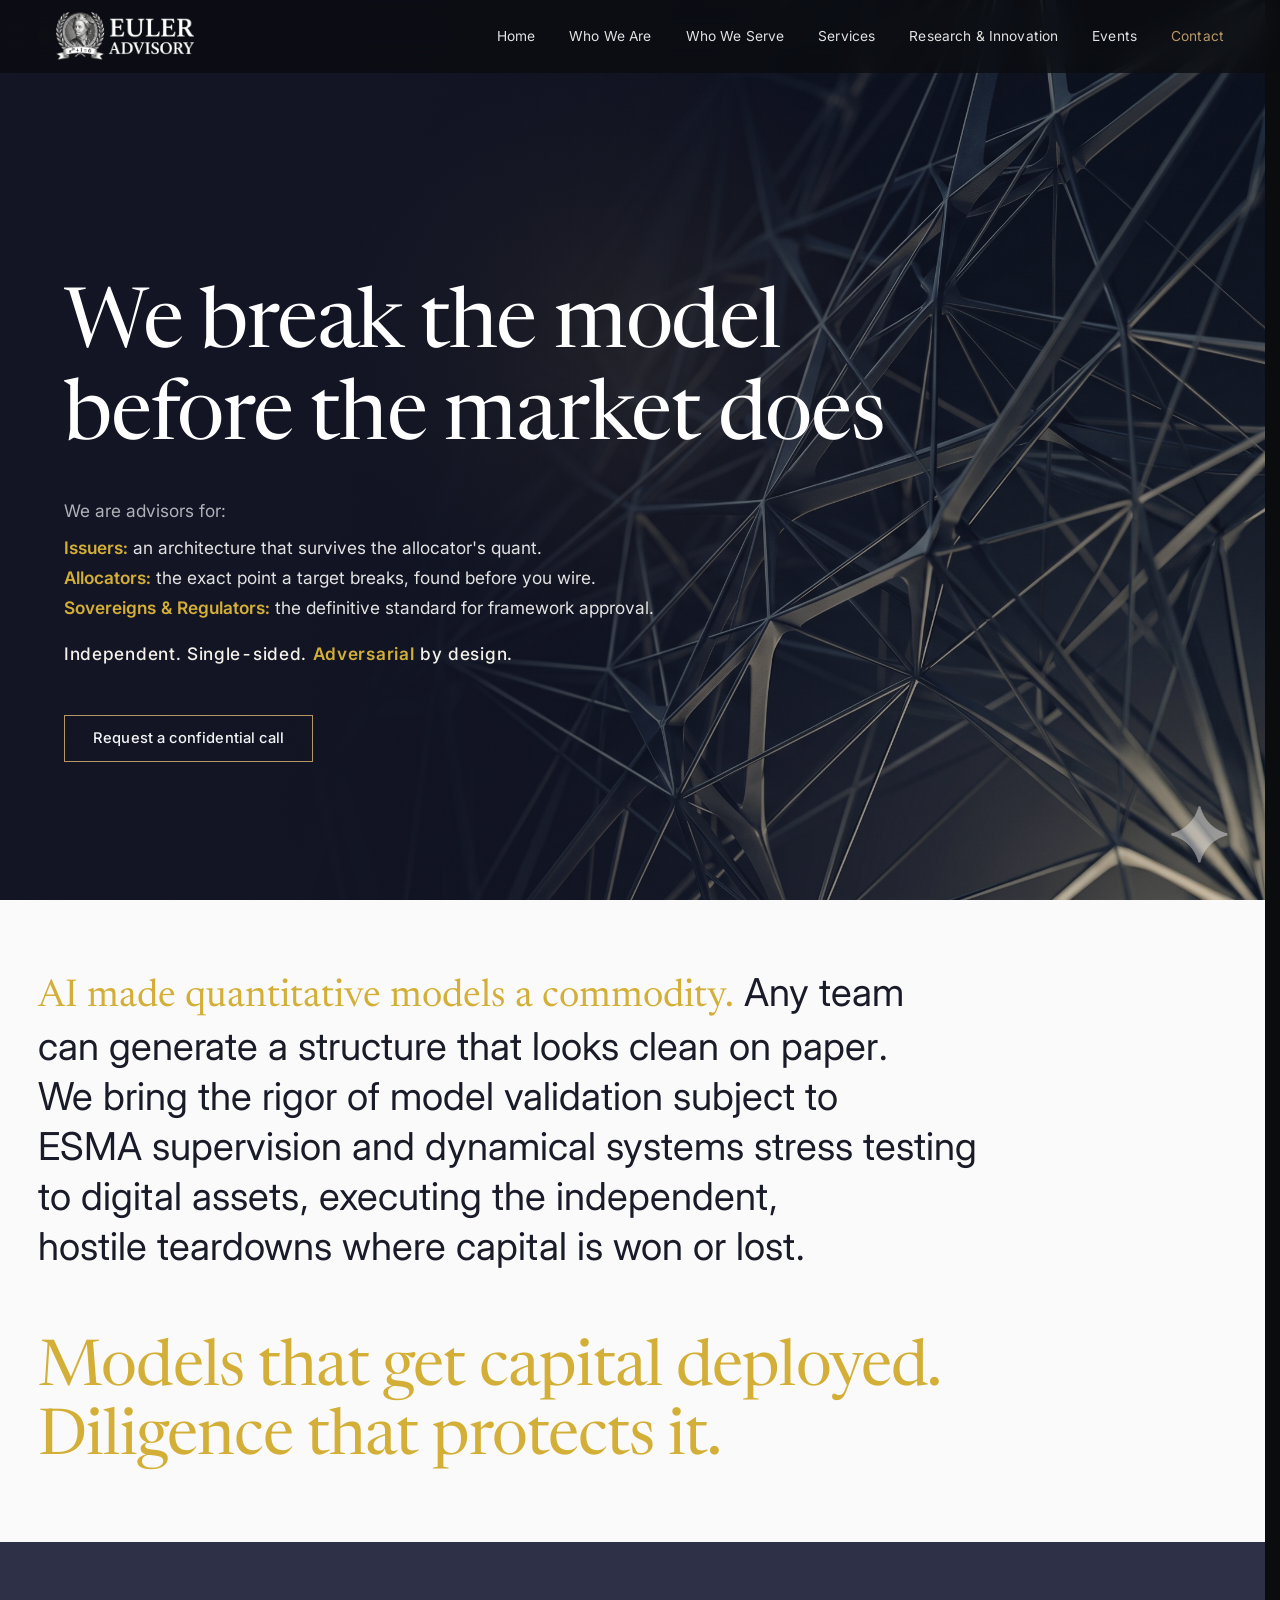
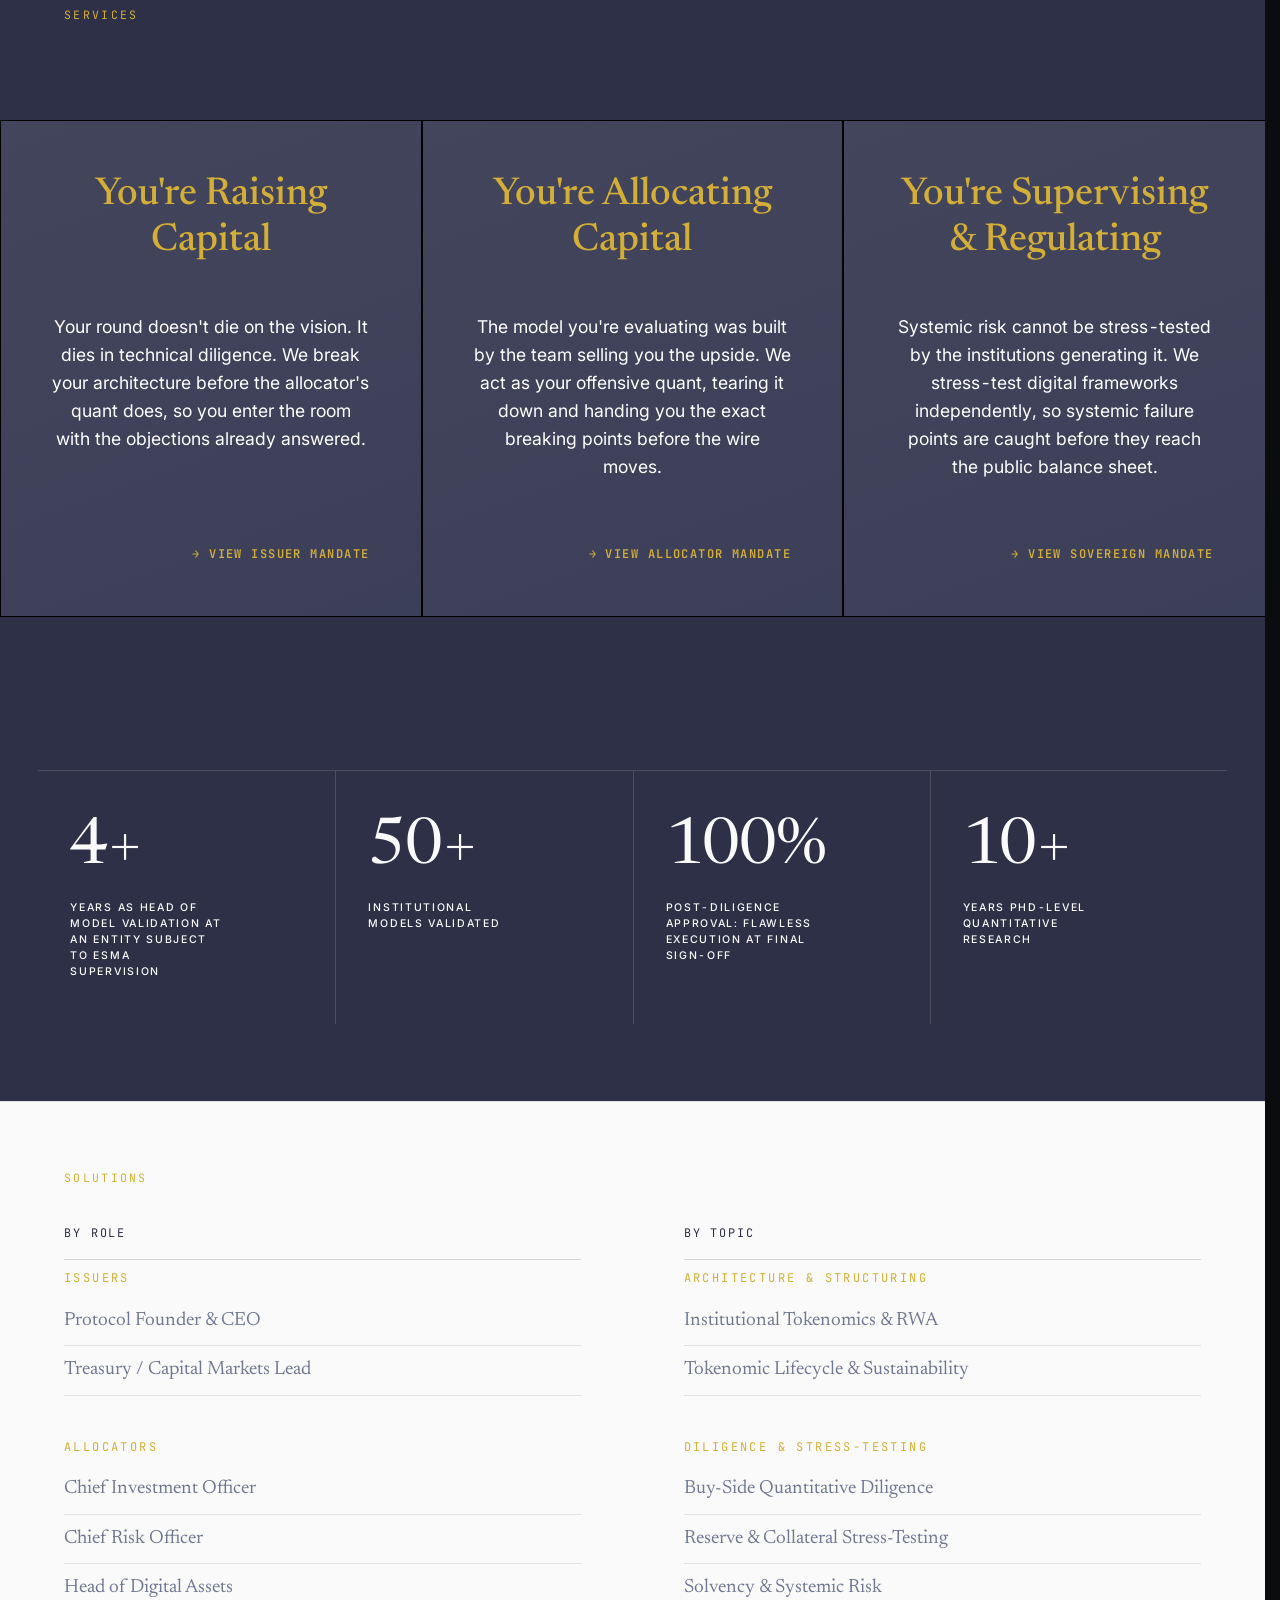
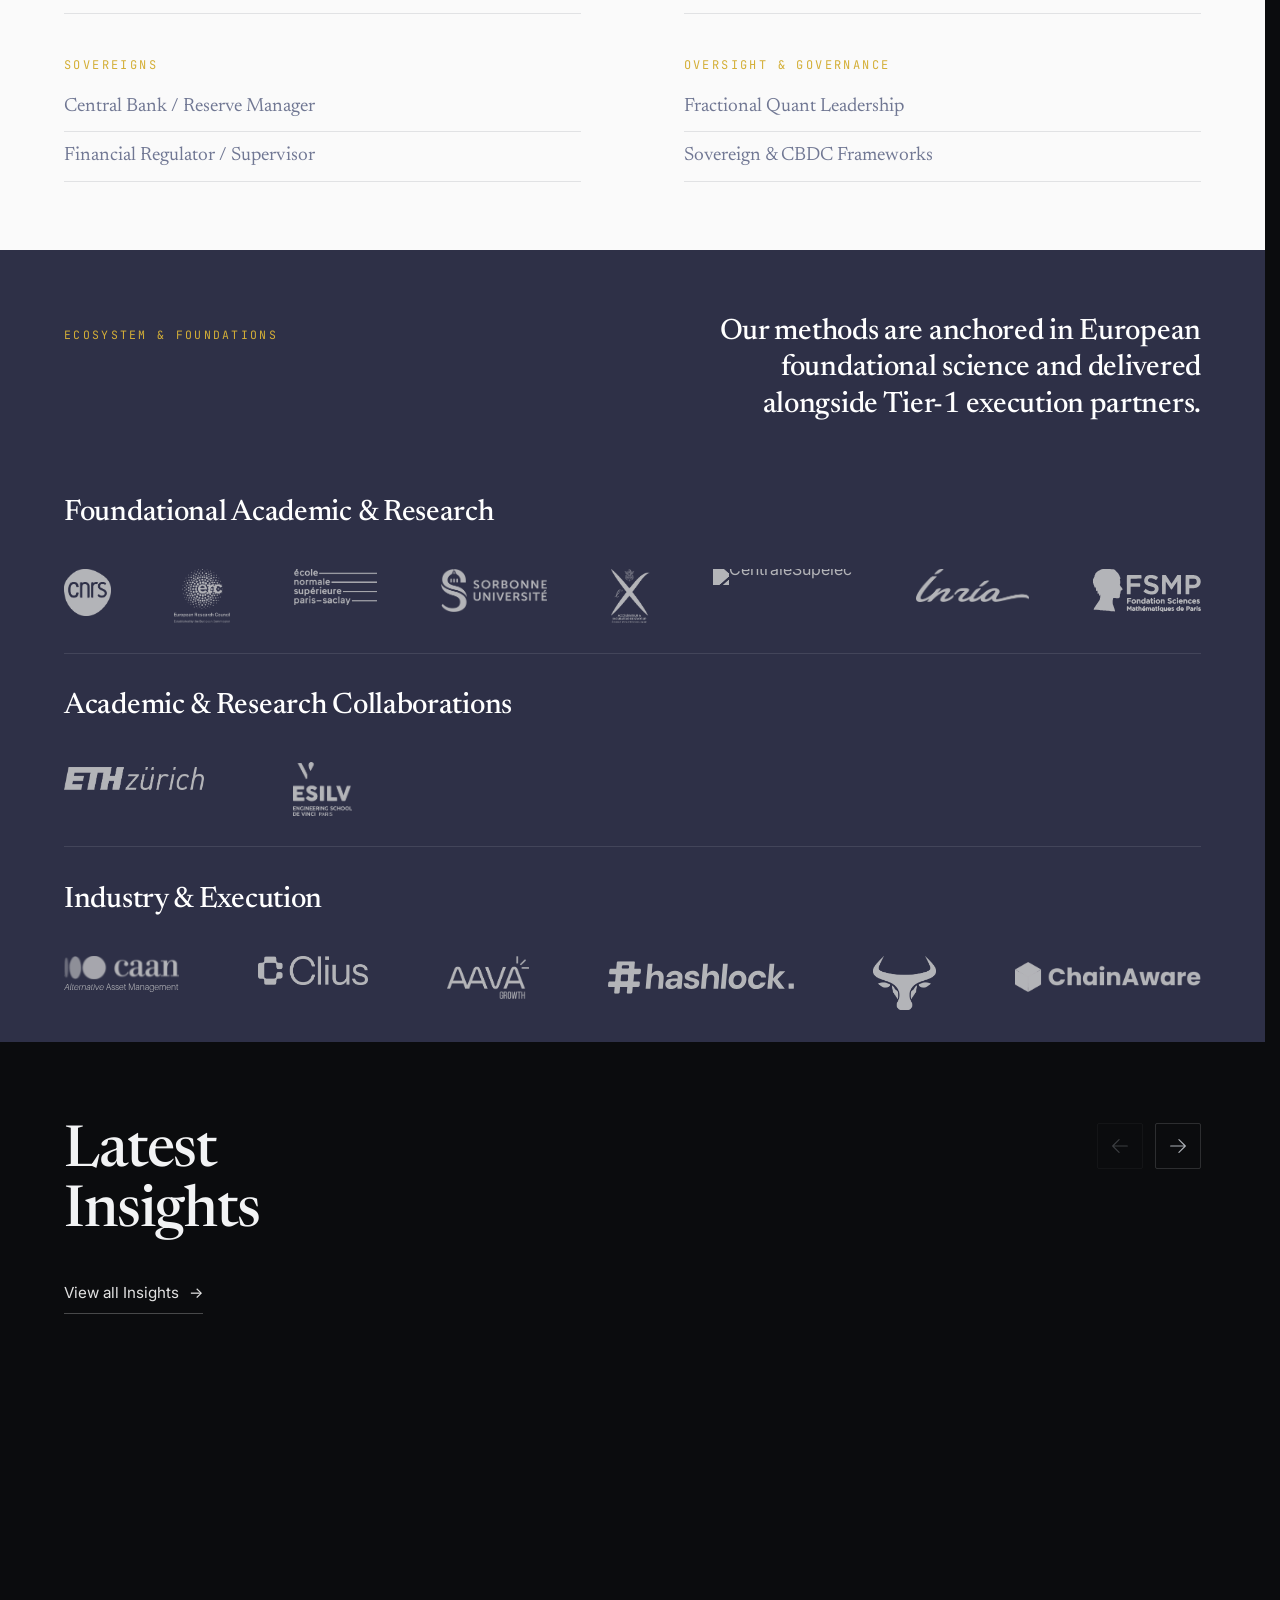
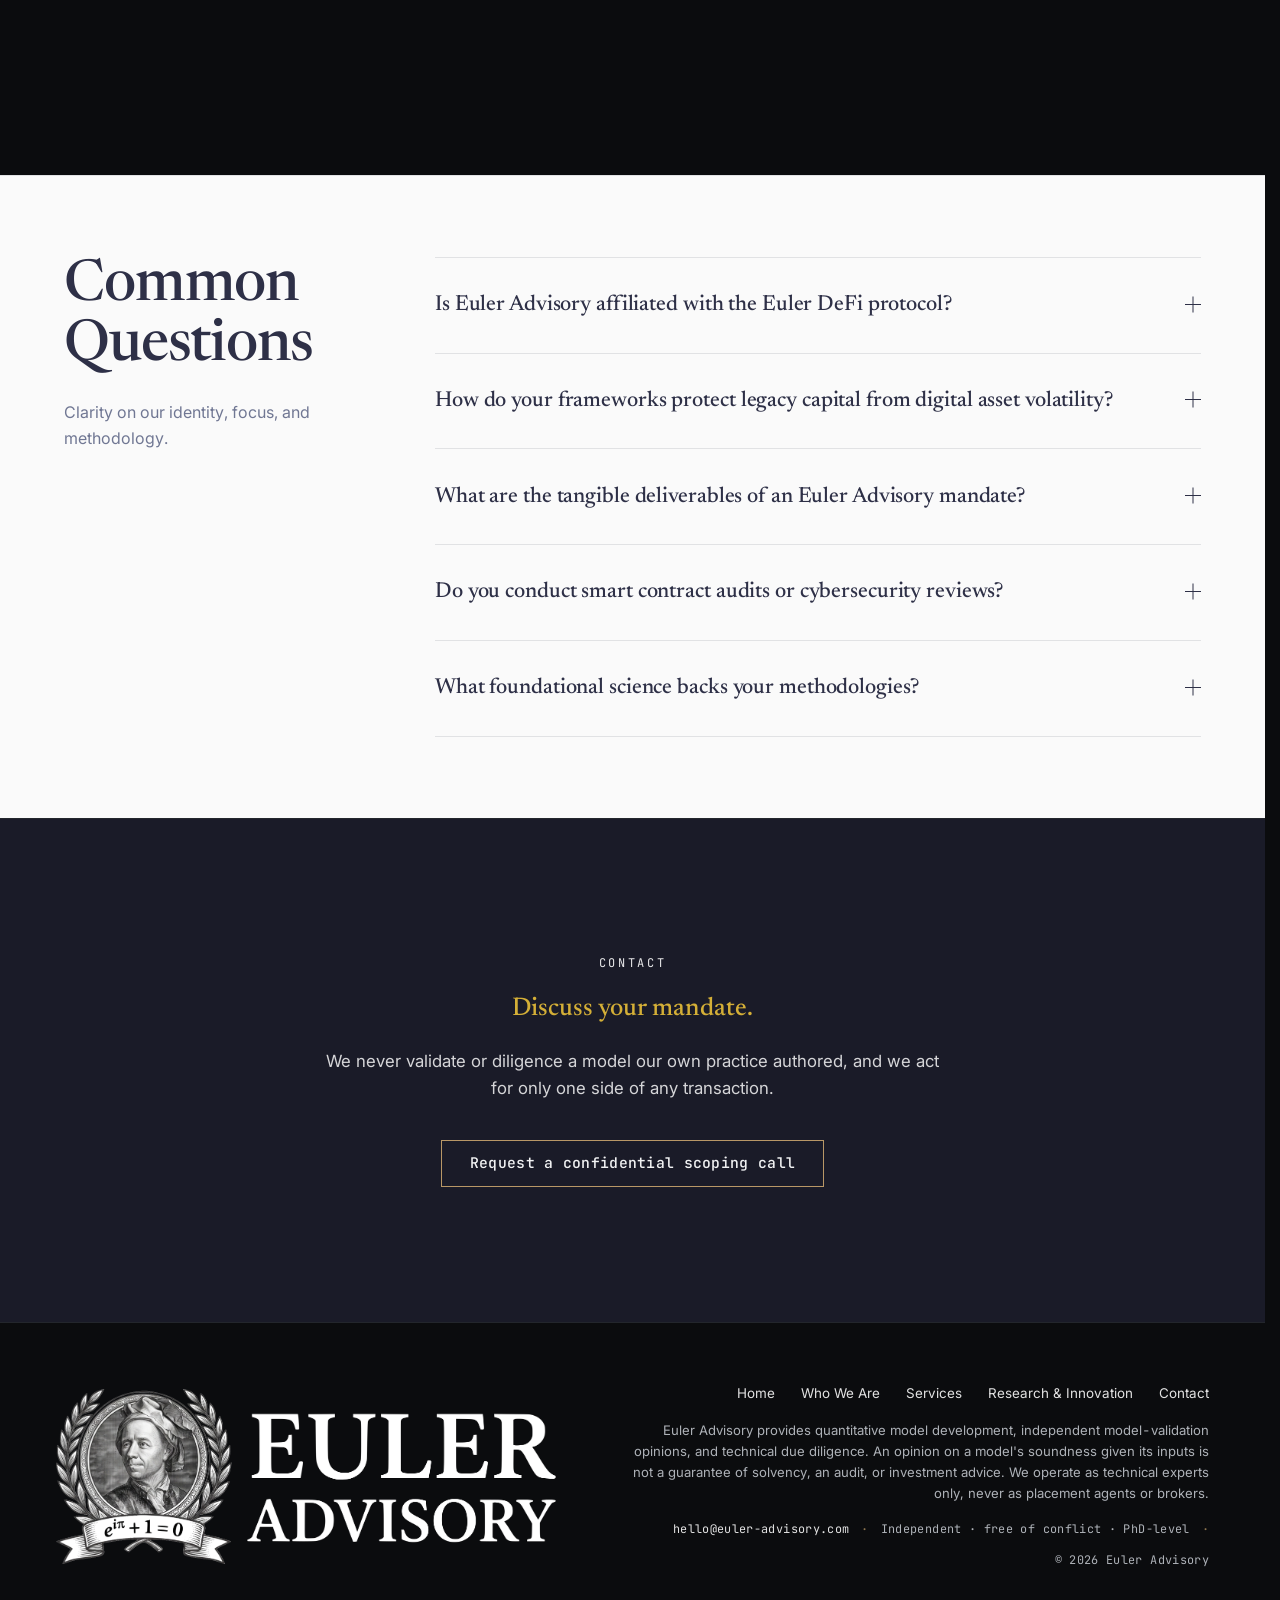
==== commit 377cd4c6: "V55" ====
--- a/index.html
+++ b/index.html
@@ -50,12 +50,10 @@
           <a href="about.html#presence" role="menuitem">Institutional Presence</a>
         </div>
       </div>
-      <a href="who-we-serve.html">Who We Serve</a>
+      <a href="index.html#solutions">Who We Serve</a>
       <div class="nav-item has-dropdown">
-        <a href="services.html" aria-haspopup="true">Services</a>
+        <a href="index.html#services" aria-haspopup="true">Services</a>
         <div class="nav-dropdown" role="menu">
-          <a href="services.html#institutional-risk-validation" role="menuitem">Institutional Risk &amp; Validation</a>
-          <a href="services.html#digital-asset-engineering" role="menuitem">Digital Asset Engineering &amp; Due Diligence</a>
           <a href="digital-asset-architecture.html" role="menuitem">You're Raising Capital</a>
           <a href="quantitative-due-diligence.html" role="menuitem">You're Allocating Capital</a>
           <a href="regulatory-supervision.html" role="menuitem">You're Supervising &amp; Regulating</a>
@@ -83,10 +81,8 @@
     <a class="mobile-sub" href="about.html#founder">The Founder</a>
     <a class="mobile-sub" href="about.html#euler-standard">Our Standard</a>
     <a class="mobile-sub" href="about.html#presence">Institutional Presence</a>
-    <a href="who-we-serve.html">Who We Serve</a>
-    <a href="services.html">Services</a>
-    <a class="mobile-sub" href="services.html#institutional-risk-validation">Institutional Risk &amp; Validation</a>
-    <a class="mobile-sub" href="services.html#digital-asset-engineering">Digital Asset Engineering &amp; Due Diligence</a>
+    <a href="index.html#solutions">Who We Serve</a>
+    <a href="index.html#services">Services</a>
     <a class="mobile-sub" href="digital-asset-architecture.html">You're Raising Capital</a>
     <a class="mobile-sub" href="quantitative-due-diligence.html">You're Allocating Capital</a>
     <a class="mobile-sub" href="regulatory-supervision.html">You're Supervising &amp; Regulating</a>
@@ -145,7 +141,7 @@
   </section>
 
   <!-- ============================ THE MANDATES ============================ -->
-  <section class="section mandates-section" id="mandates" style="padding: clamp(3rem, 5vw, 6rem) 0 0 0; background: #2E3047;">
+  <section class="section mandates-section" id="services" style="padding: clamp(3rem, 5vw, 6rem) 0 0 0; background: #2E3047;">
     <div class="container" style="max-width: 100%; padding: 0; margin: 0;">
       <p class="block-eyebrow reveal" style="text-align: left; color: var(--c-gold, #C7A962); font-family: var(--f-mono, monospace); font-size: 0.72rem; font-weight: 400; text-transform: uppercase; letter-spacing: 0.2em; margin-bottom: 6rem; margin-left: clamp(3rem, 5vw, 6rem);">SERVICES</p>
       
@@ -212,15 +208,15 @@
           <p class="routing-head">By role</p>
           <ul class="routing-list">
             <li class="routing-subhead">Issuers</li>
-            <li><a href="who-we-serve.html#issuers">Protocol Founder &amp; CEO</a></li>
-            <li><a href="who-we-serve.html#issuers">Treasury / Capital Markets Lead</a></li>
+            <li><a href="digital-asset-architecture.html">Protocol Founder &amp; CEO</a></li>
+            <li><a href="digital-asset-architecture.html">Treasury / Capital Markets Lead</a></li>
             <li class="routing-subhead routing-subhead--gap">Allocators</li>
-            <li><a href="who-we-serve.html#allocators">Chief Investment Officer</a></li>
-            <li><a href="who-we-serve.html#allocators">Chief Risk Officer</a></li>
-            <li><a href="who-we-serve.html#allocators">Head of Digital Assets</a></li>
+            <li><a href="quantitative-due-diligence.html">Chief Investment Officer</a></li>
+            <li><a href="quantitative-due-diligence.html">Chief Risk Officer</a></li>
+            <li><a href="quantitative-due-diligence.html">Head of Digital Assets</a></li>
             <li class="routing-subhead routing-subhead--gap">Sovereigns</li>
-            <li><a href="who-we-serve.html#regulators">Central Bank / Reserve Manager</a></li>
-            <li><a href="who-we-serve.html#regulators">Financial Regulator / Supervisor</a></li>
+            <li><a href="regulatory-supervision.html">Central Bank / Reserve Manager</a></li>
+            <li><a href="regulatory-supervision.html">Financial Regulator / Supervisor</a></li>
           </ul>
         </nav>
 
@@ -228,15 +224,15 @@
           <p class="routing-head">By topic</p>
           <ul class="routing-list">
             <li class="routing-subhead">Architecture &amp; Structuring</li>
-            <li><a href="digital-asset-architecture.html#institutional-tokenomics">Institutional Tokenomics &amp; RWA</a></li>
+            <li><a href="digital-asset-architecture.html#architecture-stress">Institutional Tokenomics &amp; RWA</a></li>
             <li><a href="quantitative-due-diligence.html#lifecycle-check">Tokenomic Lifecycle &amp; Sustainability</a></li>
             <li class="routing-subhead routing-subhead--gap">Diligence &amp; Stress-Testing</li>
-            <li><a href="quantitative-due-diligence.html">Buy-Side Quantitative Diligence</a></li>
-            <li><a href="quantitative-due-diligence.html#institutional-tokenomics">Reserve &amp; Collateral Stress-Testing</a></li>
-            <li><a href="digital-asset-architecture.html#dynamical-systems">Solvency &amp; Systemic Risk</a></li>
+            <li><a href="quantitative-due-diligence.html#teardown">Buy-Side Quantitative Diligence</a></li>
+            <li><a href="regulatory-supervision.html#stress-test">Reserve &amp; Collateral Stress-Testing</a></li>
+            <li><a href="regulatory-supervision.html#contagion-check">Solvency &amp; Systemic Risk</a></li>
             <li class="routing-subhead routing-subhead--gap">Oversight &amp; Governance</li>
-            <li><a href="quantitative-due-diligence.html#quant-leadership">Fractional Quant Leadership</a></li>
-            <li><a href="who-we-serve.html#regulators">Sovereign &amp; CBDC Frameworks</a></li>
+            <li><a href="digital-asset-architecture.html#fractional-quant">Fractional Quant Leadership</a></li>
+            <li><a href="regulatory-supervision.html#standing-mandate">Sovereign &amp; CBDC Frameworks</a></li>
           </ul>
         </nav>
       </div>
@@ -251,29 +247,37 @@
       <!-- Section header -->
       <div class="pedigree-head reveal">
         <h2 class="section-title">Ecosystem &amp; Foundations</h2>
-        <p class="pedigree-intro">Our methods are anchored in European foundational science<br>
-        and delivered alongside Tier-1 execution partners.</p>
+        <p class="pedigree-intro">Our methods are anchored in European foundational science and delivered alongside Tier-1 execution partners.</p>
       </div>
 
       <!-- Logo rows grouped + pushed to the bottom of the section -->
       <div class="pedigree-logos">
 
-      <!-- Row 1: Academic Pedigree -->
+      <!-- Row 1: Foundational Academic & Research (past academic foundations) -->
       <div class="logo-strip-block reveal">
-        <p class="logo-strip-overline">Academic &amp; Research</p>
+        <p class="logo-strip-overline">Foundational Academic &amp; Research</p>
         <div class="logo-strip">
+          <span class="logo-strip-item" data-fallback="CNRS"><a href="https://lsv.ens-paris-saclay.fr/People/anciens-doctorants" target="_blank" rel="noopener noreferrer" aria-label="CNRS"><img src="Logos/CNRS.png" alt="CNRS" loading="lazy" /></a></span>
+          <span class="logo-strip-item" data-fallback="ERC"><a href="https://cordis.europa.eu/project/id/308087/results" target="_blank" rel="noopener noreferrer" aria-label="European Research Council (ERC)"><img src="Logos/ERC.png" alt="European Research Council (ERC)" loading="lazy" /></a></span>
+          <span class="logo-strip-item" data-fallback="ENS"><a href="https://lsv.ens-paris-saclay.fr/People/anciens-doctorants" target="_blank" rel="noopener noreferrer" aria-label="ENS, École Normale Supérieure"><img src="Logos/ENS.png" alt="ENS, École Normale Supérieure" loading="lazy" /></a></span>
+          <span class="logo-strip-item" data-fallback="Sorbonne"><img src="Logos/Sorbonne.png" alt="Sorbonne Université" loading="lazy" /></span>
+          <span class="logo-strip-item" data-fallback="Polytechnique"><img src="Logos/Ecole%20Polytechnique2.png" alt="École Polytechnique (X)" loading="lazy" /></span>
+          <span class="logo-strip-item" data-fallback="CentraleSupélec"><a href="https://rtechair.fr/equipe/" target="_blank" rel="noopener noreferrer" aria-label="CentraleSupélec"><img src="Logos/CentraleSup%C3%A9lec.png" alt="CentraleSupélec" loading="lazy" /></a></span>
+          <span class="logo-strip-item" data-fallback="Inria"><img src="./Logos/Inria.webp" alt="Bourse d'études : Paris Graduate School of Mathematics (PGSM), Appel d'offre Inria 2014, Émis par Fondation de Sciences Mathématiques de Paris (FSMP) - M2 UPMC" title="Bourse d'études : Paris Graduate School of Mathematics (PGSM), Appel d'offre Inria 2014, Émis par Fondation de Sciences Mathématiques de Paris (FSMP) - M2 UPMC" loading="lazy" /></span>
+          <span class="logo-strip-item" data-fallback="FSMP"><img src="./Logos/fsmp.svg" alt="Bourse d'études : Paris Graduate School of Mathematics (PGSM), Appel d'offre Inria 2014, Émis par Fondation de Sciences Mathématiques de Paris (FSMP) - M2 UPMC" title="Bourse d'études : Paris Graduate School of Mathematics (PGSM), Appel d'offre Inria 2014, Émis par Fondation de Sciences Mathématiques de Paris (FSMP) - M2 UPMC" loading="lazy" /></span>
+        </div>
+      </div>
+
+      <!-- Row 2: Academic & Research Collaborations (active partnerships, centered) -->
+      <div class="logo-strip-block reveal">
+        <p class="logo-strip-overline">Academic &amp; Research Collaborations</p>
+        <div class="logo-strip logo-strip--left">
           <span class="logo-strip-item" data-fallback="ETH Zürich"><a href="https://finsuretech.ethz.ch/career.html" target="_blank" rel="noopener noreferrer" aria-label="ETH Zürich"><img src="Logos/ETH%20Zurich.png" alt="ETH Zürich" loading="lazy" /></a></span>
-          <span class="logo-strip-item" data-fallback="CNRS"><img src="Logos/CNRS.png" alt="CNRS" loading="lazy" /></span>
-          <span class="logo-strip-item" data-fallback="ERC"><img src="Logos/ERC.png" alt="European Research Council (ERC)" loading="lazy" /></span>
-          <span class="logo-strip-item" data-fallback="ENS"><img src="Logos/ENS.png" alt="ENS, École Normale Supérieure" loading="lazy" /></span>
-          <span class="logo-strip-item" data-fallback="Sorbonne"><img src="Logos/Sorbonne.png" alt="Sorbonne Université" loading="lazy" /></span>
-          <span class="logo-strip-item" data-fallback="Polytechnique"><img src="Logos/Ecole%20Polytechnique2.png" alt="École Polytechnique" loading="lazy" /></span>
-          <span class="logo-strip-item" data-fallback="CentraleSupélec"><img src="Logos/CentraleSup%C3%A9lec.png" alt="CentraleSupélec" loading="lazy" /></span>
           <span class="logo-strip-item" data-fallback="ESILV"><a href="https://www.esilv.fr/" target="_blank" rel="noopener noreferrer" aria-label="ESILV"><img src="Logos/ESILV.png" alt="ESILV" loading="lazy" /></a></span>
         </div>
       </div>
 
-      <!-- Row 2: Strategic Ecosystem -->
+      <!-- Row 3: Industry & Execution -->
       <div class="logo-strip-block reveal" id="alliances">
         <p class="logo-strip-overline">Industry &amp; Execution</p>
         <div class="logo-strip">
@@ -467,7 +471,7 @@
     <nav class="footer-nav" aria-label="Footer">
       <a href="index.html">Home</a>
       <a href="about.html">Who We Are</a>
-      <a href="services.html">Services</a>
+      <a href="index.html#services">Services</a>
       <a href="research.html">Research &amp; Innovation</a>
       <a href="index.html#contact">Contact</a>
     </nav>
--- a/styles.css
+++ b/styles.css
@@ -399,6 +399,10 @@
 /* Top half — dark; content anchored to the bottom with a one-button-height gap below the buttons */
 .hero-top-half { position: relative; height: 66.66vh; display: flex; flex-direction: column; justify-content: flex-end; padding-bottom: calc(0.92rem + 32px); }
 .hero-top-half .container { position: relative; z-index: 1; }
+/* ---- Events hero: background-image-ready surface + dedicated dark overlay ---- */
+.page-hero .hero-bg-image { background: var(--hero-image, url("Textured Black Surface.jpg")) center center / cover no-repeat; opacity: 1; }   /* bg-cover bg-center placeholder; drop in a photo later by setting --hero-image on the .page-hero section */
+.page-hero-overlay { position: absolute; inset: 0; z-index: 0; background: linear-gradient(180deg, rgba(11,12,14,0.35) 0%, rgba(11,12,14,0.85) 100%); pointer-events: none; }   /* dark layer above the image, below the text, to guarantee legibility once a photo is set */
+.page-hero .hero-lede { margin-top: 24px; max-width: 42rem; font-family: var(--f-sans); font-weight: 400; font-size: clamp(1.05rem, 1.5vw, 1.28rem); line-height: 1.65; letter-spacing: 0.005em; color: var(--c-ink-2); }   /* max-w-2xl equivalent, balanced leading, soft off-white */
 /* Bottom half (50vh) — cloned 3-Pillar grid: white, full-width, gold titles, vertical dividers, flush bottom */
 .hero-pillars { height: 33.33vh; width: 100%; display: grid; grid-template-columns: repeat(3, 1fr); background: #FFFFFF; border-top: 1px solid rgba(20, 22, 26, 0.16); margin: 0 !important; padding: 0 !important; }
 .hero-pillars--2 { grid-template-columns: repeat(2, 1fr); }   /* Events page: exactly 2 white cards */
@@ -598,21 +602,26 @@
 #rd-commitment .rd-list li { position: relative; padding-left: 26px; margin-bottom: 16px; font-size: clamp(1rem, 1.2vw, 1.1rem); color: var(--c-ink-2); line-height: 1.6; max-width: none; }
 #rd-commitment .rd-list li::before { content: ""; position: absolute; left: 0; top: 0.6em; width: 6px; height: 6px; background: #FFFFFF; border-radius: 50%; }   /* white bullet dots */
 /* Academic trust-signal logo block — homepage 'Foundational Research & Rigor' treatment, on the dark surface */
+#rd-commitment { --logo-scale: 1; }   /* logos scale down on smaller laptops (media queries below) */
 #rd-commitment .rd-logos { margin-top: clamp(48px, 7vh, 96px); }
+#rd-commitment .logo-strip { flex-wrap: nowrap; align-items: flex-start; gap: clamp(0.8rem, 1.8vw, 2.5rem); }
+#rd-commitment .logo-strip--left { justify-content: flex-start; gap: clamp(3rem, 7vw, 8rem); }
 #rd-commitment .logo-strip-block { padding-bottom: 0; }   /* trim dead space below the logos */
 #rd-commitment .logo-strip-overline { color: var(--c-gold); }   /* gold overline, exactly as on the homepage */
 /* Academic & Research logos: per-logo sizing copied verbatim from the homepage #pedigree
    block so the strip renders 100% identically on both pages (dark surface, inverted marks). */
 #rd-commitment .logo-strip-item { min-height: 0; }
-#rd-commitment .logo-strip-item img { height: 50px; width: auto; max-width: 215px; object-fit: contain; filter: grayscale(1) brightness(0) invert(0.82); opacity: 0.82; }
-#rd-commitment .logo-strip-item[data-fallback="ENS"] img             { height: 50px; max-width: 215px; }
-#rd-commitment .logo-strip-item[data-fallback="CNRS"] img            { height: 65px; max-width: 280px; }
-#rd-commitment .logo-strip-item[data-fallback="ERC"] img             { height: 75px; max-width: 323px; }
-#rd-commitment .logo-strip-item[data-fallback="Sorbonne"] img        { height: 60px; max-width: 258px; }
-#rd-commitment .logo-strip-item[data-fallback="Polytechnique"] img   { height: 75px; max-width: 323px; }
-#rd-commitment .logo-strip-item[data-fallback="CentraleSupélec"] img { height: 65px; max-width: 280px; }
-#rd-commitment .logo-strip-item[data-fallback="ETH Zürich"] img      { height: 45px; max-width: 194px; }
-#rd-commitment .logo-strip-item[data-fallback="ESILV"] img           { height: 75px; max-width: 323px; }
+#rd-commitment .logo-strip-item img { height: calc(50px * var(--logo-scale)); width: auto; max-width: calc(215px * var(--logo-scale)); object-fit: contain; filter: grayscale(1) brightness(0) invert(0.82); opacity: 0.82; }
+#rd-commitment .logo-strip-item[data-fallback="ENS"] img             { height: calc(50px * var(--logo-scale)); max-width: calc(215px * var(--logo-scale)); }
+#rd-commitment .logo-strip-item[data-fallback="CNRS"] img            { height: calc(65px * var(--logo-scale)); max-width: calc(280px * var(--logo-scale)); }
+#rd-commitment .logo-strip-item[data-fallback="ERC"] img             { height: calc(75px * var(--logo-scale)); max-width: calc(323px * var(--logo-scale)); }
+#rd-commitment .logo-strip-item[data-fallback="Sorbonne"] img        { height: calc(60px * var(--logo-scale)); max-width: calc(258px * var(--logo-scale)); }
+#rd-commitment .logo-strip-item[data-fallback="Polytechnique"] img   { height: calc(75px * var(--logo-scale)); max-width: calc(323px * var(--logo-scale)); }
+#rd-commitment .logo-strip-item[data-fallback="CentraleSupélec"] img { height: calc(65px * var(--logo-scale)); max-width: calc(280px * var(--logo-scale)); }
+#rd-commitment .logo-strip-item[data-fallback="ETH Zürich"] img      { height: calc(45px * var(--logo-scale)); max-width: calc(194px * var(--logo-scale)); }
+#rd-commitment .logo-strip-item[data-fallback="ESILV"] img           { height: calc(75px * var(--logo-scale)); max-width: calc(323px * var(--logo-scale)); }
+#rd-commitment .logo-strip-item[data-fallback="Inria"] img           { height: calc(46px * var(--logo-scale)); max-width: calc(210px * var(--logo-scale)); }
+#rd-commitment .logo-strip-item[data-fallback="FSMP"] img            { height: calc(60px * var(--logo-scale)); max-width: calc(200px * var(--logo-scale)); }
 #rd-commitment .logo-strip-item:hover img { opacity: 1; }
 #rd-commitment .logo-strip-item.logo-missing::after { color: var(--c-ink-3); }
 
@@ -975,7 +984,8 @@
   background: #2E3047;   /* matches the overall Services SECTION background (gunmetal) */
   display: flex; flex-direction: column; min-height: auto;
   padding-top: clamp(64px, 9vh, 120px);
-  padding-bottom: clamp(48px, 7.5vh, 100px);   /* bottom space reduced ~1/2 (was var(--section-y)) */
+  padding-bottom: 2rem;
+  --logo-scale: 1;   /* logos shrink proportionally on smaller laptops (see media queries) */   /* = the Standard Gap (logo-strip-overline margin-bottom) */
 }
 #pedigree .container { max-width: none; display: flex; flex-direction: column; }   /* full-bleed gutter width */
 /* Section header — title + intro, matching Section 2 typography (50/50 like cs-rows) */
@@ -983,48 +993,56 @@
 .pedigree-head .section-title { color: #14161A; font-size: clamp(2.2rem, 4.6vw, 3.5rem); font-weight: 500; letter-spacing: -0.015em; line-height: 1.12; }   /* dark title on white */
 .pedigree-intro { font-size: clamp(1rem, 1.25vw, 1.12rem); color: #1A1C20; line-height: 1.72; }
 /* Stack the head so the intro sits below the label on the same left axis (was col 2 of a 2-col grid) */
-#pedigree .pedigree-head { grid-template-columns: 1fr; }
+/* Two-column header: gold overline label left, intro paragraph right, tops aligned. */
+#pedigree .pedigree-head { grid-template-columns: 1fr 1fr; align-items: baseline; gap: clamp(2rem, 5vw, 6rem); }
 #pedigree .pedigree-intro {
-  text-align: left;
+  text-align: right;
   padding-right: 0;
-  margin-top: clamp(1.5rem, 3vw, 2.5rem);
+  margin-top: 0;
   max-width: none;
-  /* Typography copied from .thesis-lead — colour deliberately NOT copied */
-  font-family: var(--f-sans);
-  font-weight: 400;
-  font-size: clamp(2rem, 3vw, 3rem);
-  line-height: 1.3;
+  font-family: var(--f-serif);         /* match the row titles (.logo-strip-overline) */
+  font-weight: 500;
+  font-size: clamp(1.5rem, 2.3vw, 2rem);
+  letter-spacing: -0.01em;
+  line-height: 1.25;
 }
 /* --- Ecosystem dark-mode text mapping --- */
 #pedigree .pedigree-head .section-title { color: var(--c-gold); font-family: var(--f-mono); font-size: 0.72rem; font-weight: 400; text-transform: uppercase; letter-spacing: 0.2em; }   /* reverted to the standard ALL-CAPS gold label size */
-#pedigree .pedigree-intro { color: var(--c-ink-3); }                              /* matches the "To preserve market…" firewall subtext */
+#pedigree .pedigree-intro { color: #FFFFFF; }   /* full match to the row titles */                              /* matches the "To preserve market…" firewall subtext */
 #pedigree .logo-strip-overline { color: #FFFFFF; }                                /* sub-headers to pure white */
 #pedigree .logo-strip-block + .logo-strip-block { border-top: 1px solid rgba(255,255,255,0.10); }
 #pedigree .logo-strip-item img { filter: grayscale(1) brightness(0) invert(0.82); opacity: 0.82; }   /* invert marks so logos stay legible on the dark surface */
-#pedigree .logo-strip-item[data-fallback="AAVA"] img { height: 187.5px; max-width: 807.5px; }   /* AAVA — 1× (unchanged) */
+#pedigree .logo-strip-item:hover img { opacity: 1; }   /* id-scoped hover to match #rd-commitment (the base .logo-strip-item:hover rule is out-ranked by the id-level opacity above) */
+#pedigree .logo-strip-item[data-fallback="AAVA"] img { height: calc(60px * var(--logo-scale)); max-width: calc(258px * var(--logo-scale)); }   /* normalized (was 187.5px) so it no longer inflates the Industry row height */
 
 /* --- Unified vertical rhythm: identical subheading→logo gap in both rows --- */
 #pedigree .logo-strip-overline { margin-bottom: 2rem; }
-#pedigree .logo-strip { margin: 0; padding: 0; }
+#pedigree .logo-strip { margin: 0; padding: 0; flex-wrap: nowrap; align-items: flex-start; gap: clamp(0.8rem, 1.8vw, 2.5rem); }
 #pedigree .logo-strip-item { min-height: 0; }
 
 /* --- Optical-weight multipliers on the 50px / 215px base --- */
-#pedigree .logo-strip-item[data-fallback="ENS"] img             { height: 50px; max-width: 215px; }   /* 1×   */
-#pedigree .logo-strip-item[data-fallback="CNRS"] img            { height: 65px; max-width: 280px; }   /* 1.3× */
-#pedigree .logo-strip-item[data-fallback="ERC"] img             { height: 75px; max-width: 323px; }   /* 1.5× (listed as "HEC") */
-#pedigree .logo-strip-item[data-fallback="Sorbonne"] img        { height: 60px; max-width: 258px; }   /* 1.2× */
-#pedigree .logo-strip-item[data-fallback="Polytechnique"] img   { height: 75px; max-width: 323px; }   /* 1.5× */
-#pedigree .logo-strip-item[data-fallback="CentraleSupélec"] img { height: 65px; max-width: 280px; }   /* 1.3× */
-#pedigree .logo-strip-item[data-fallback="ETH Zürich"] img      { height: 45px; max-width: 194px; }   /* 0.9× */
-#pedigree .logo-strip-item[data-fallback="Caan"] img            { height: 50px; max-width: 215px; }   /* 1×   */
-#pedigree .logo-strip-item[data-fallback="Clius"] img           { height: 40px; max-width: 172px; }   /* 0.8× */
-#pedigree .logo-strip-item[data-fallback="Hashlock"] img        { height: 60px; max-width: 258px; }   /* 1.2× */
-#pedigree .logo-strip-item[data-fallback="Security4Web3"] img   { height: 75px; max-width: 323px; }   /* 1.5× */
-#pedigree .logo-strip-item[data-fallback="ChainAware"] img      { height: 60px; max-width: 258px; }   /* 1.2× */
-#pedigree .logo-strip-item[data-fallback="ESILV"] img           { height: 75px; max-width: 323px; }   /* 1.5× */
-.pedigree-logos { margin-top: clamp(72px, 10.5vh, 138px); }   /* gap increased 1.5x */
+#pedigree .logo-strip-item[data-fallback="ENS"] img             { height: calc(50px * var(--logo-scale)); max-width: calc(215px * var(--logo-scale)); }   /* 1×   */
+#pedigree .logo-strip-item[data-fallback="CNRS"] img            { height: calc(65px * var(--logo-scale)); max-width: calc(280px * var(--logo-scale)); }   /* 1.3× */
+#pedigree .logo-strip-item[data-fallback="ERC"] img             { height: calc(75px * var(--logo-scale)); max-width: calc(323px * var(--logo-scale)); }   /* 1.5× (listed as "HEC") */
+#pedigree .logo-strip-item[data-fallback="Sorbonne"] img        { height: calc(60px * var(--logo-scale)); max-width: calc(258px * var(--logo-scale)); }   /* 1.2× */
+#pedigree .logo-strip-item[data-fallback="Polytechnique"] img   { height: calc(75px * var(--logo-scale)); max-width: calc(323px * var(--logo-scale)); }   /* 1.5× */
+#pedigree .logo-strip-item[data-fallback="CentraleSupélec"] img { height: calc(65px * var(--logo-scale)); max-width: calc(280px * var(--logo-scale)); }   /* 1.3× */
+#pedigree .logo-strip-item[data-fallback="ETH Zürich"] img      { height: calc(45px * var(--logo-scale)); max-width: calc(194px * var(--logo-scale)); }   /* 0.9× */
+#pedigree .logo-strip-item[data-fallback="Caan"] img            { height: calc(50px * var(--logo-scale)); max-width: calc(215px * var(--logo-scale)); }   /* 1×   */
+#pedigree .logo-strip-item[data-fallback="Clius"] img           { height: calc(40px * var(--logo-scale)); max-width: calc(172px * var(--logo-scale)); }   /* 0.8× */
+#pedigree .logo-strip-item[data-fallback="Hashlock"] img        { height: calc(60px * var(--logo-scale)); max-width: calc(258px * var(--logo-scale)); }   /* 1.2× */
+#pedigree .logo-strip-item[data-fallback="Security4Web3"] img   { height: calc(75px * var(--logo-scale)); max-width: calc(323px * var(--logo-scale)); }   /* 1.5× */
+#pedigree .logo-strip-item[data-fallback="ChainAware"] img      { height: calc(60px * var(--logo-scale)); max-width: calc(258px * var(--logo-scale)); }   /* 1.2× */
+#pedigree .logo-strip-item[data-fallback="ESILV"] img           { height: calc(75px * var(--logo-scale)); max-width: calc(323px * var(--logo-scale)); }   /* 1.5× */
+#pedigree .logo-strip-item[data-fallback="Inria"] img           { height: calc(46px * var(--logo-scale)); max-width: calc(210px * var(--logo-scale)); }   /* wide 3.4:1 mark */
+#pedigree .logo-strip-item[data-fallback="FSMP"] img            { height: calc(60px * var(--logo-scale)); max-width: calc(200px * var(--logo-scale)); }
+/* Row 2 "Academic & Research Collaborations": only two logos — centre them (not space-between). */
+#pedigree .logo-strip--left { justify-content: flex-start; gap: clamp(3rem, 7vw, 8rem); }   /* ETH + ESILV flush left, same gap as before */
+.pedigree-logos { margin-top: clamp(28px, 4vh, 44px); }   /* compacted: header sits close to the first row */
 /* Light-surface logo treatment (default): dark grayscale marks legible on white; gold overline kept */
 .pedigree-logos .logo-strip-block:last-child { padding-bottom: 0; }   /* section padding-bottom is the only space below */
+#pedigree .logo-strip-block { padding: clamp(23px, 3.3vh, 40px) 0; }   /* ~40% tighter than base (was 38/66) — compacts the gaps between the 3 rows */
+#pedigree .pedigree-logos .logo-strip-block:last-child { padding-bottom: 0; }   /* keep 2rem section-bottom as the only trailing gap */
 .logo-strip-block { padding: clamp(38px, 5.5vh, 66px) 0; }
 .logo-strip-block + .logo-strip-block { border-top: 1px solid rgba(20, 22, 26, 0.08); }
 /* Kicker sized + coloured to match the 3-Pillar card titles (gold) */
@@ -1139,7 +1157,8 @@
   #engagements .eng-row { grid-template-columns: 1fr; gap: 16px; }   /* stack engagement rows */
   #engagements.eng-compact .eng-row, #engagements.eng-compact .eng-row--wide, #presence.eng-compact .eng-row { grid-template-columns: 1fr; gap: 16px; }   /* keep the compact Workshops + Presence layout stacked on mobile */
   #engagements .eng-row > .lr-status { justify-self: start; }   /* status pill left-aligned when stacked */
-  .pedigree-head { grid-template-columns: 1fr; gap: 16px; }
+  #pedigree .pedigree-head { grid-template-columns: 1fr; gap: 16px; }
+  #pedigree .pedigree-intro { text-align: left; margin-top: 10px; }
   #research-areas .ra-split { grid-template-columns: 1fr; gap: 30px; }   /* stack header above accordion */
   #rd-commitment .rd-split { grid-template-columns: 1fr; gap: 24px; }
   #engagement-process .ep-split { grid-template-columns: 1fr; gap: 28px; }
@@ -1885,3 +1904,10 @@
   }
 }
 
+
+/* Ecosystem logos: keep all logos on ONE line by scaling them down on smaller
+   laptop viewports (16" >=1441px stays at full size). Phones fall back to wrap. */
+@media (max-width: 1440px) { #pedigree, #rd-commitment { --logo-scale: 0.86; } }
+@media (max-width: 1280px) { #pedigree, #rd-commitment { --logo-scale: 0.72; } }
+@media (max-width: 1080px) { #pedigree, #rd-commitment { --logo-scale: 0.60; } }
+@media (max-width: 767px)  { #pedigree, #rd-commitment { --logo-scale: 0.9; } #pedigree .logo-strip, #rd-commitment .logo-strip { flex-wrap: wrap; } }
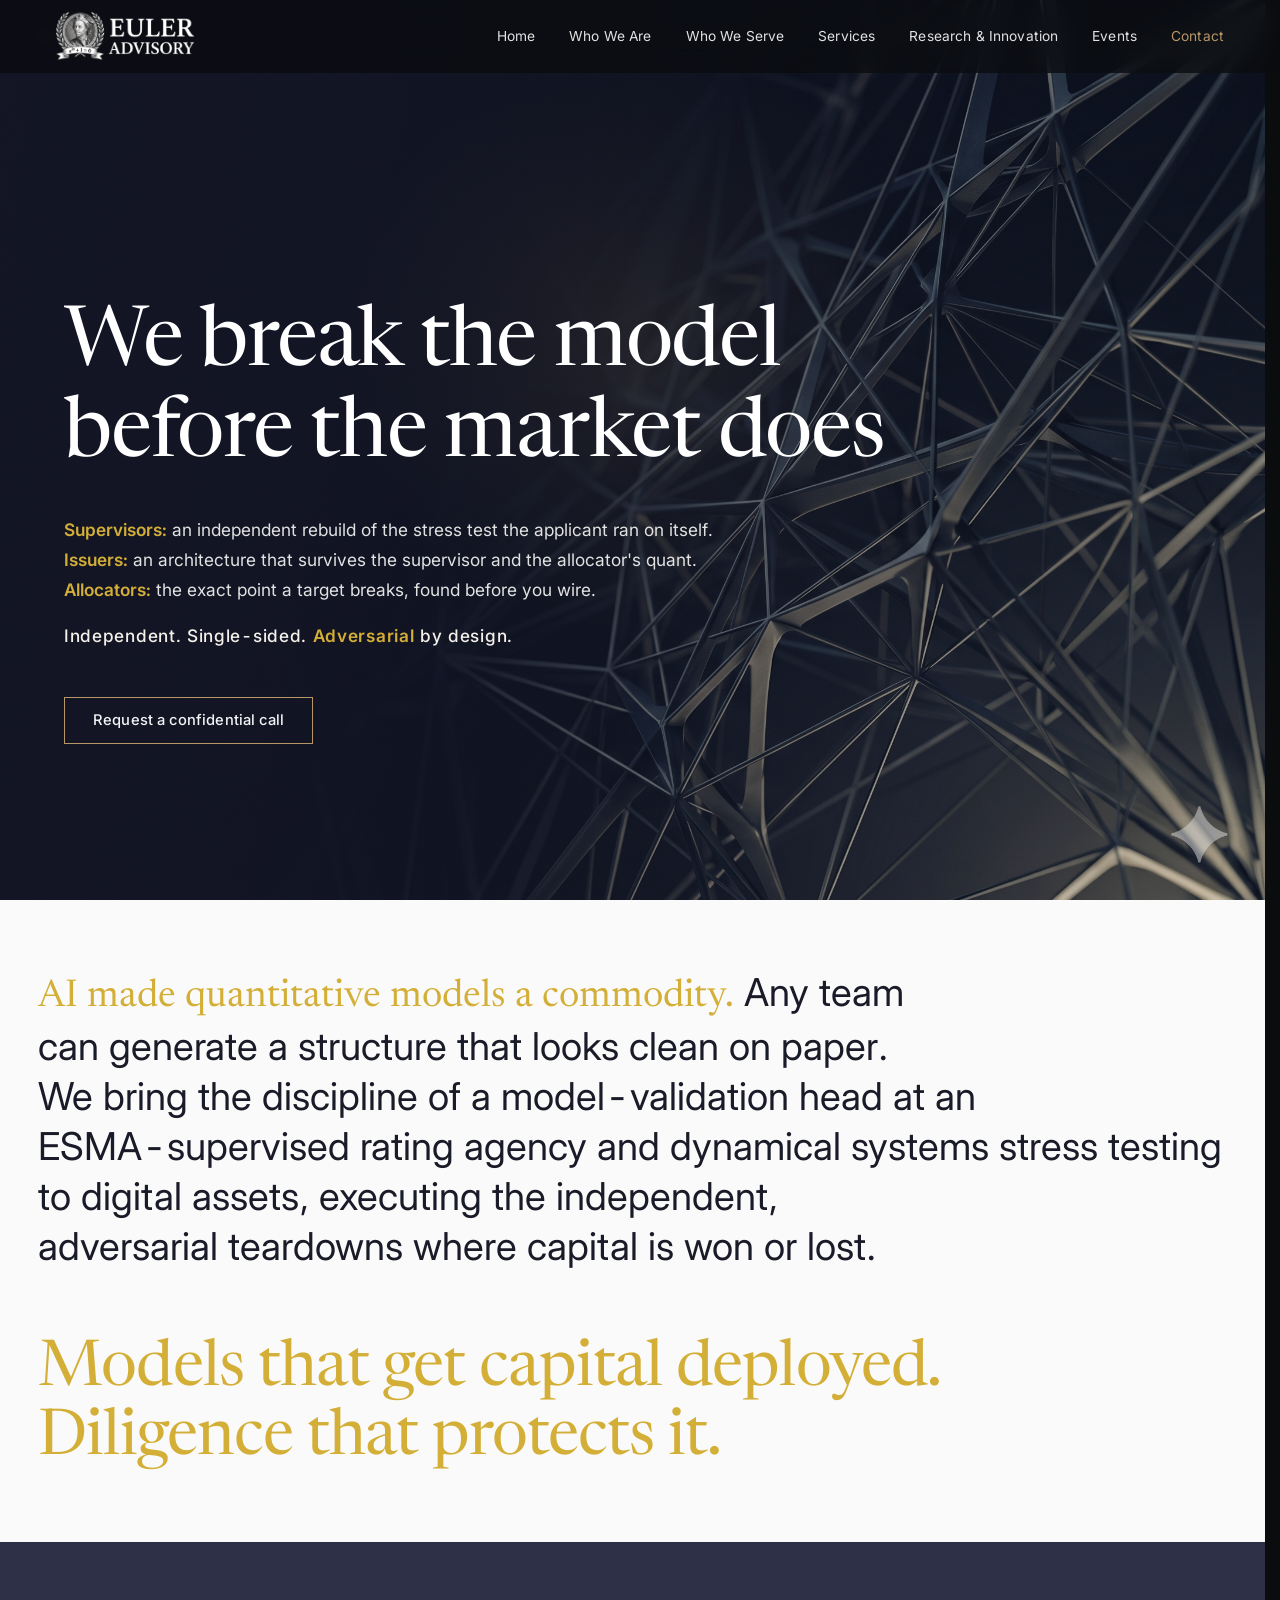
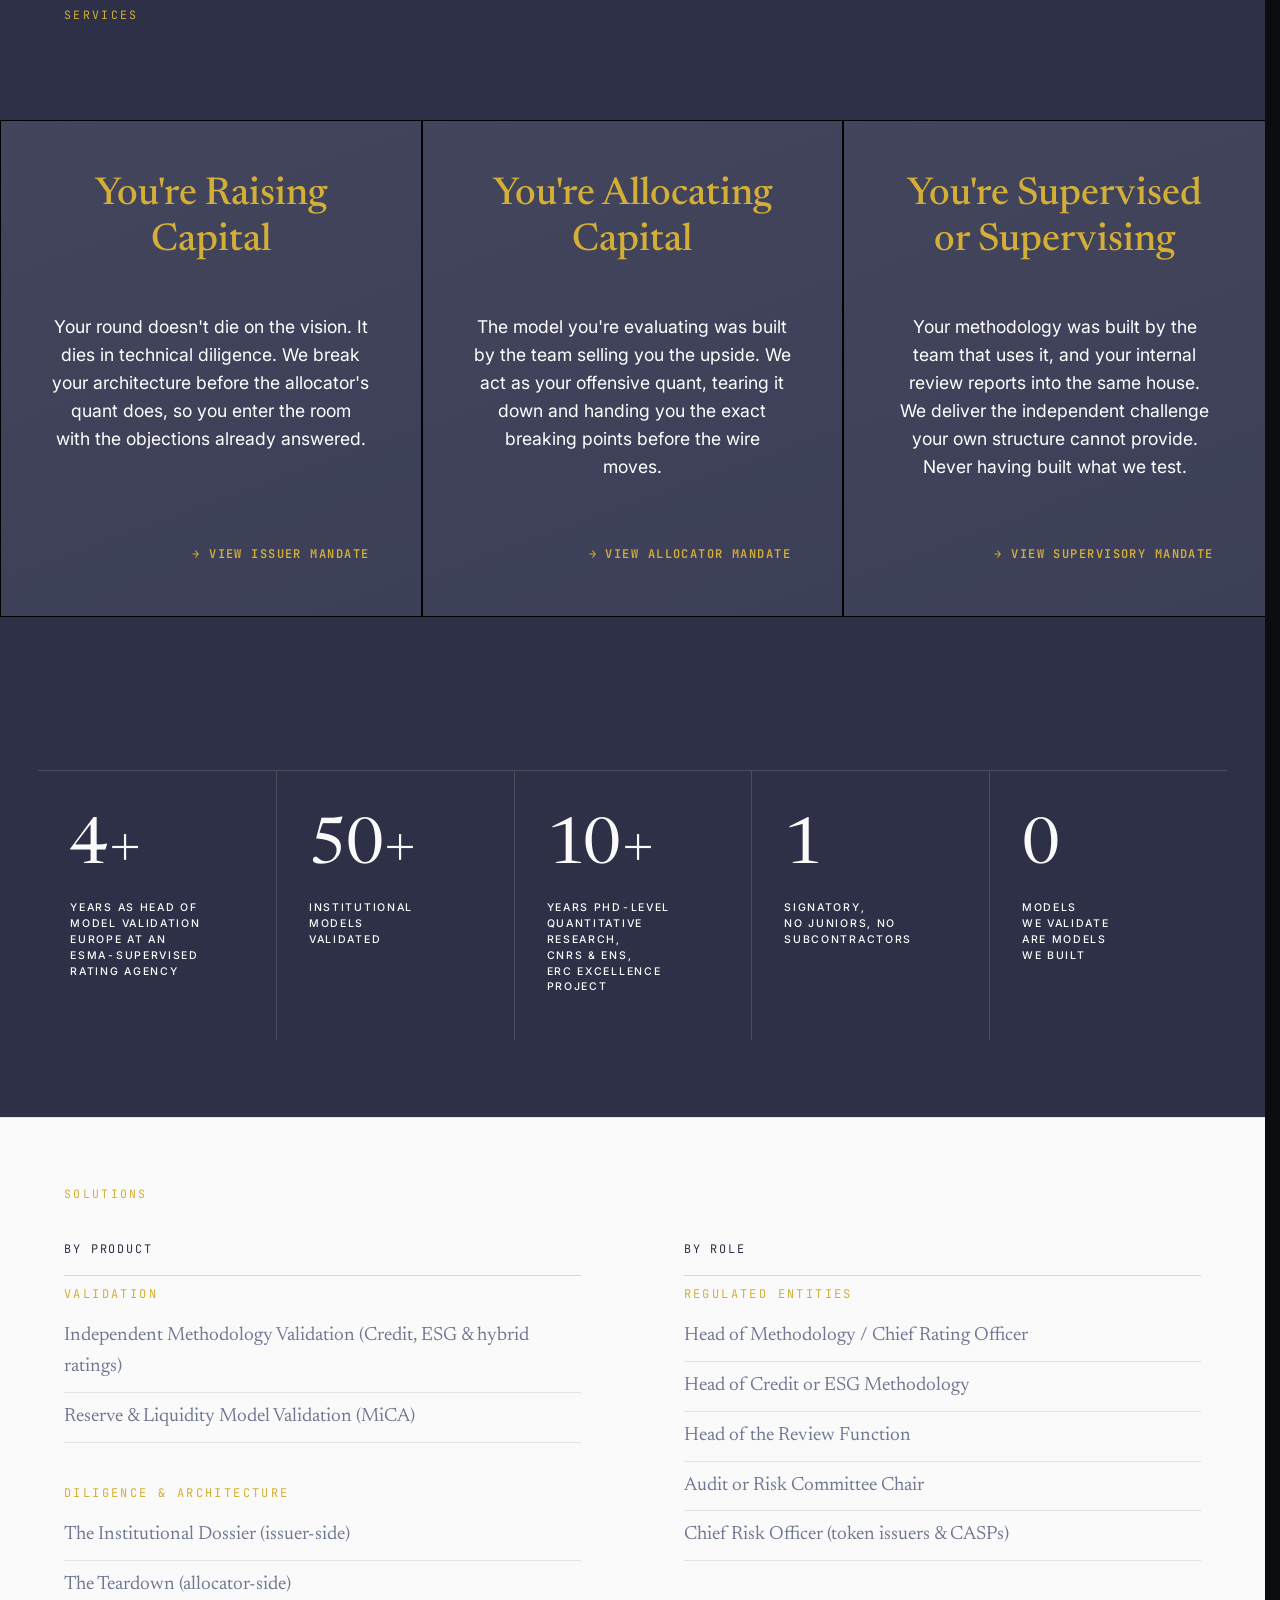
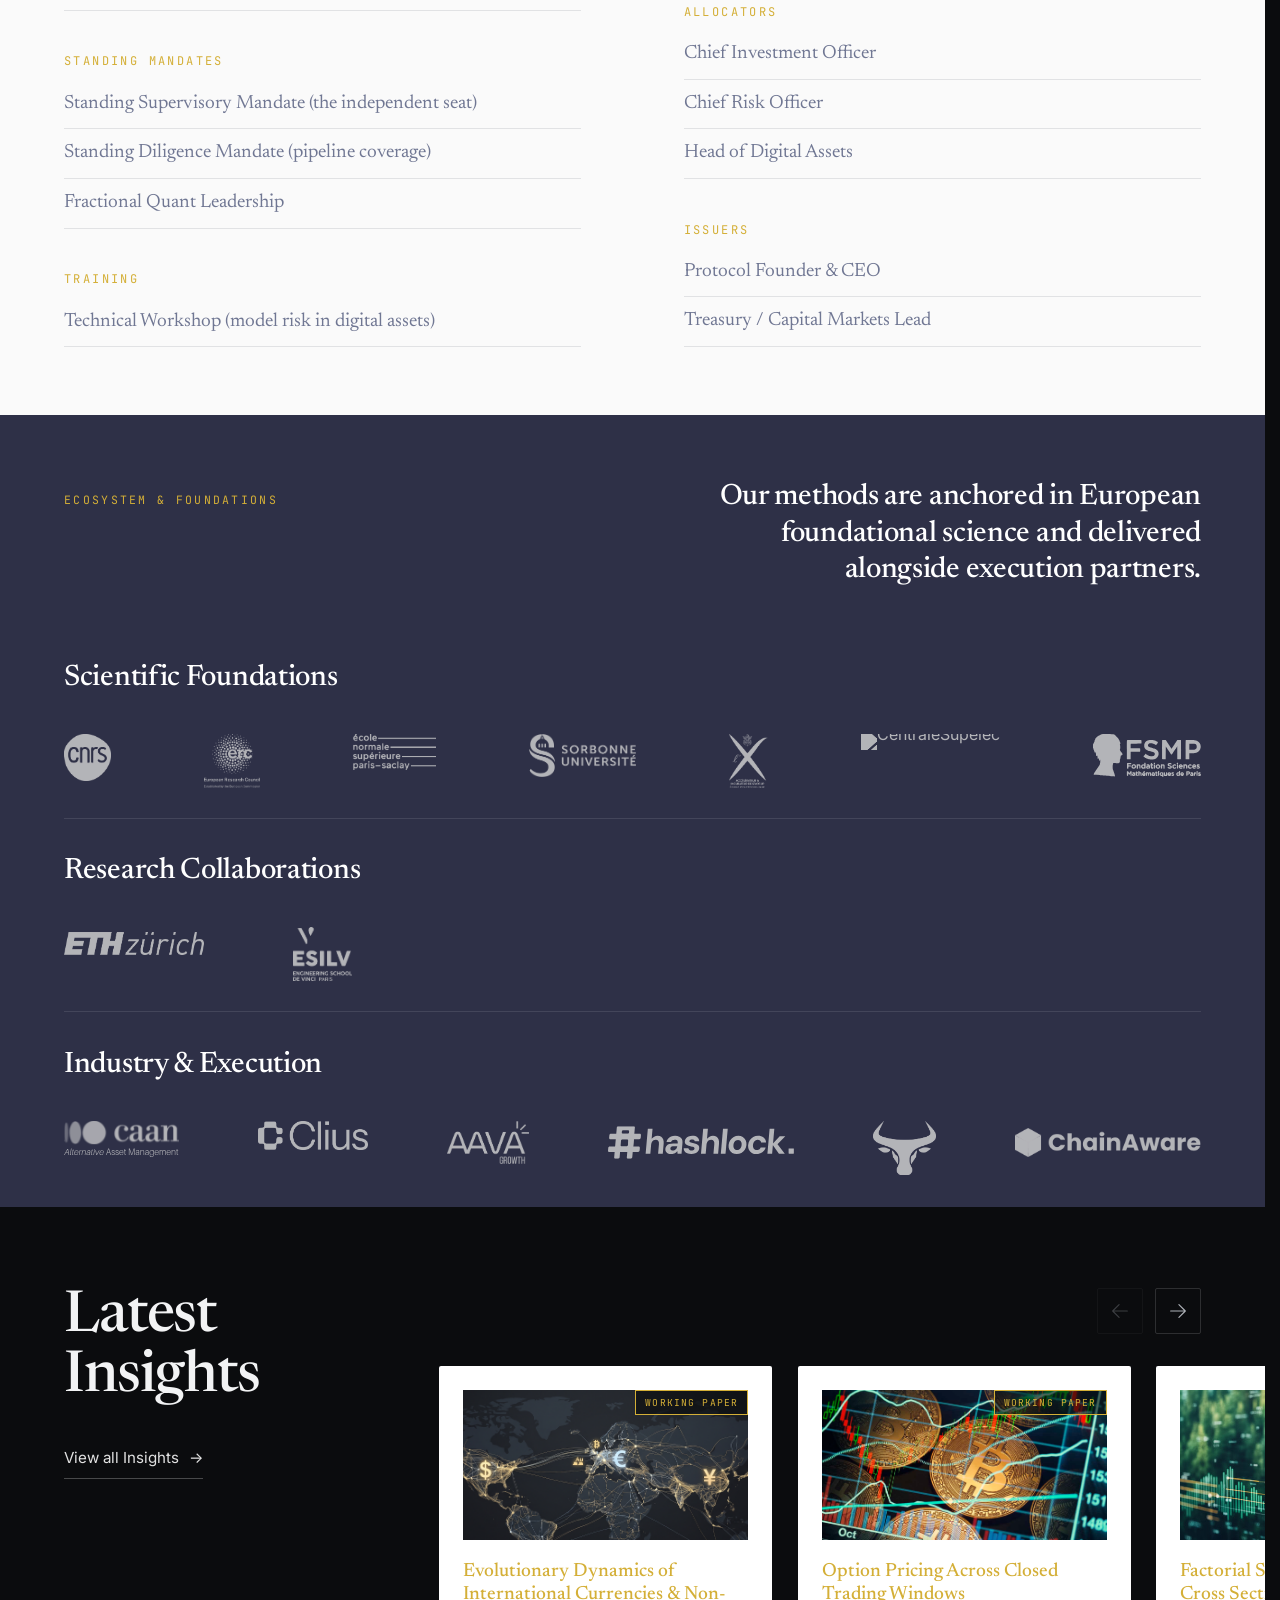
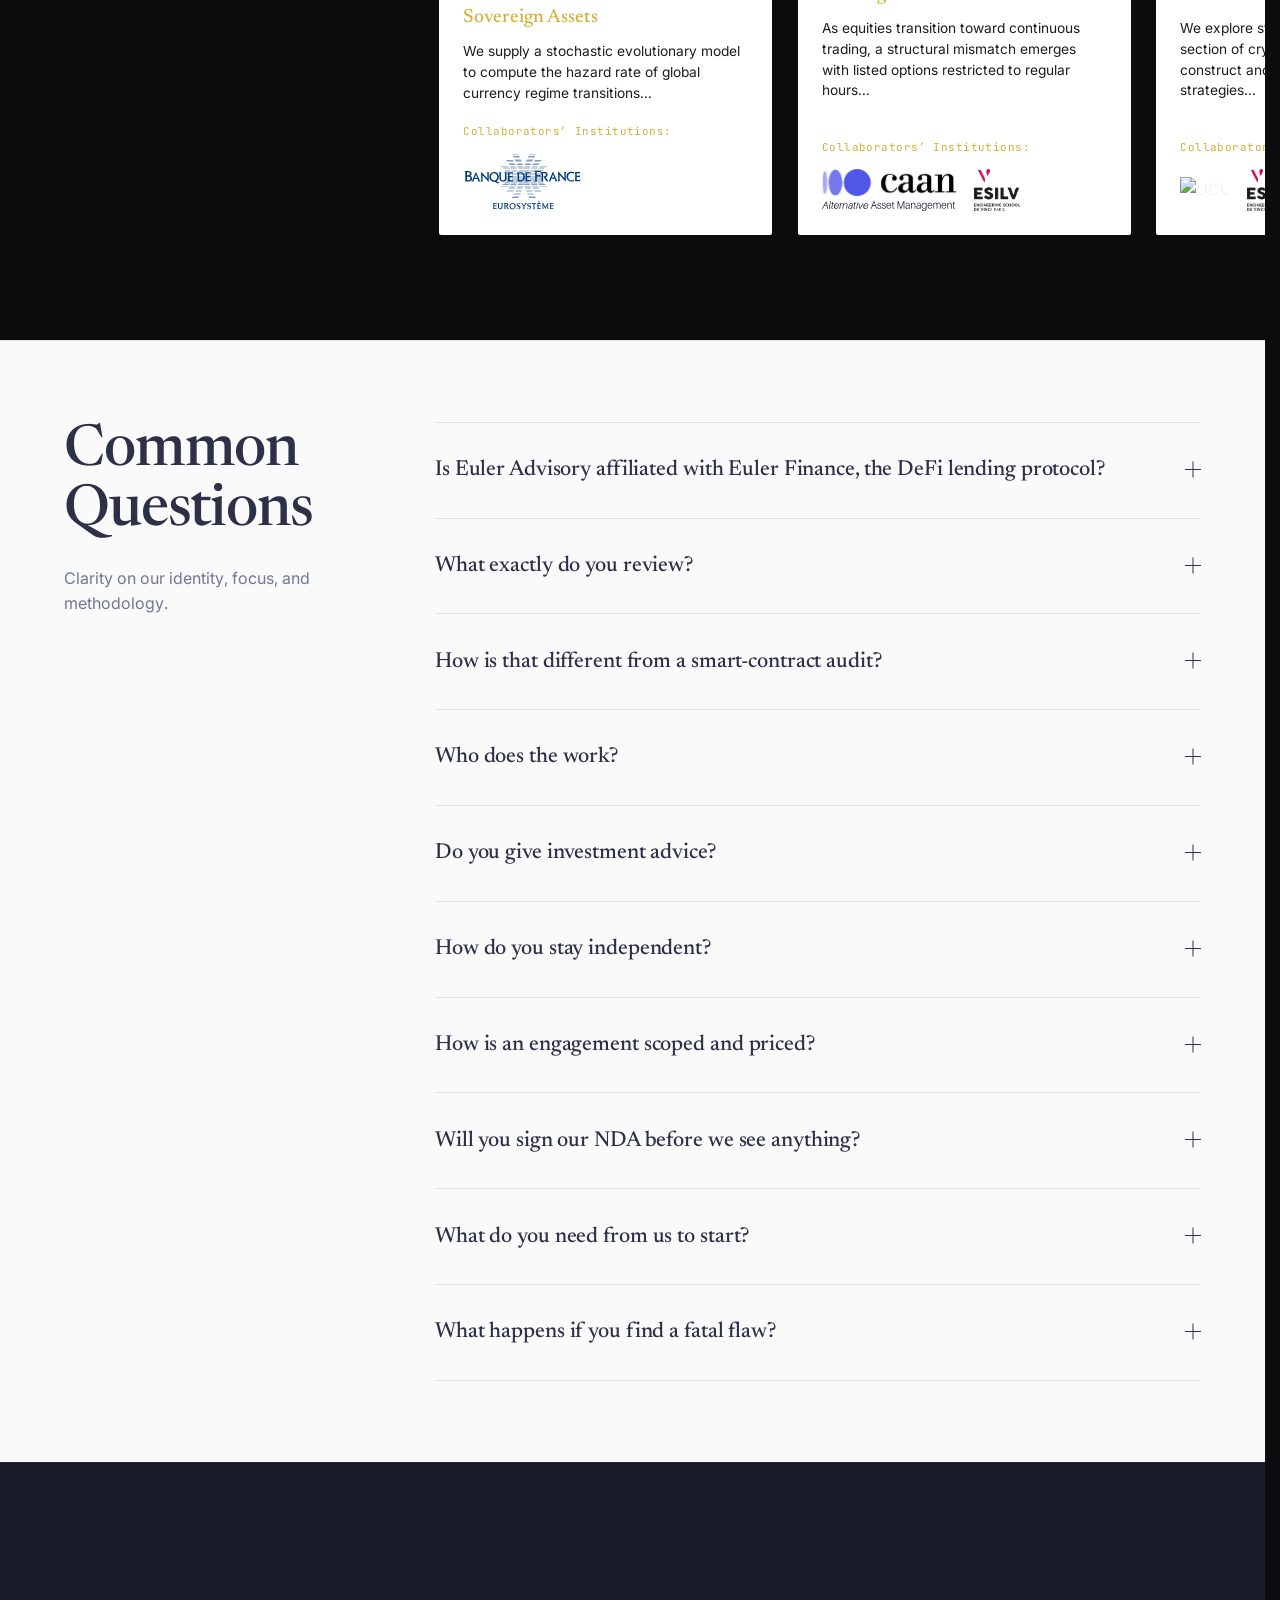
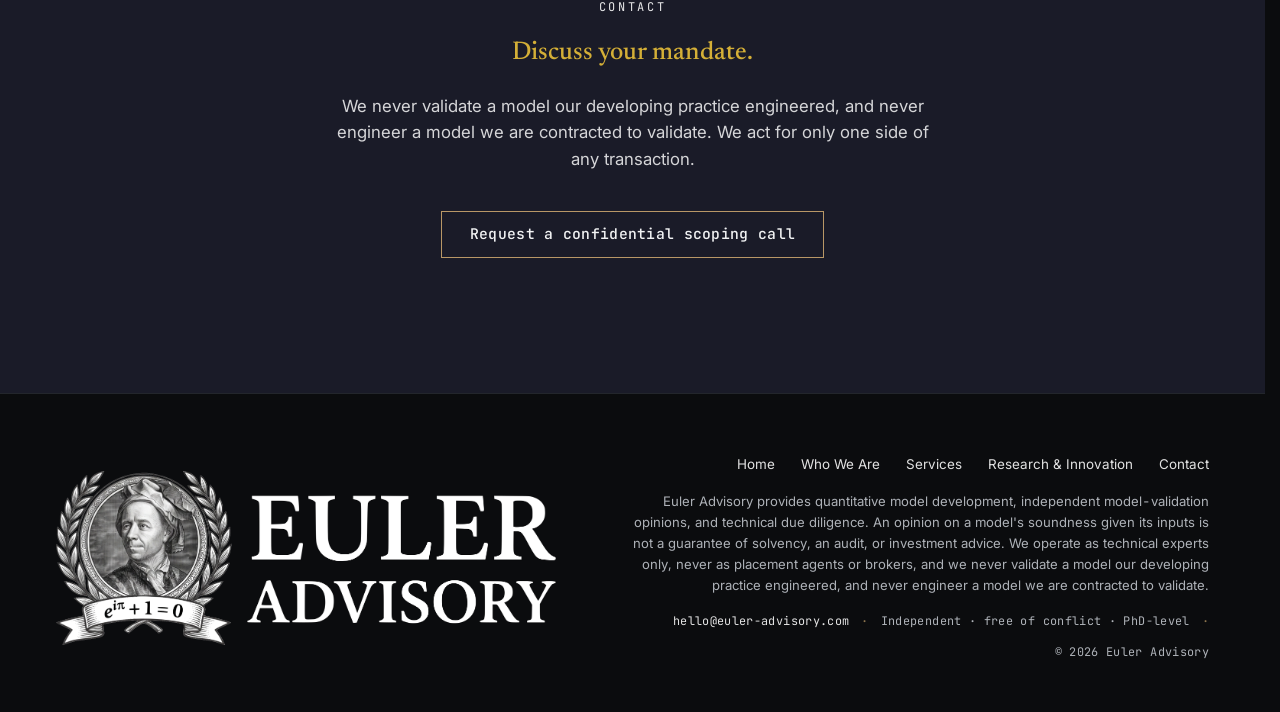
==== commit c75b453a: "V57" ====
--- a/index.html
+++ b/index.html
@@ -3,13 +3,13 @@
 <head>
 <meta charset="UTF-8" />
 <meta name="viewport" content="width=device-width, initial-scale=1.0" />
-<title>Euler Advisory | Quantitative Architecture &amp; Risk</title>
-<meta name="description" content="Institutional quantitative models: built, validated, strategised. PhD-level model development, independent validation, and quantitative strategy diligence bridging traditional finance and digital assets." />
+<title>Euler Advisory | Tokenomics &amp; Digital-Asset Risk</title>
+<meta name="description" content="Independent stress tests of tokenomics, reserves and collateral: for issuers raising capital, allocators deploying it and supervisors approving it." />
 <meta name="robots" content="index, follow" />
 <link rel="canonical" href="https://euler-advisory.com/" />
 <meta property="og:type" content="website" />
-<meta property="og:title" content="Euler Advisory | Quantitative Architecture &amp; Risk" />
-<meta property="og:description" content="Institutional quantitative models: built, validated, strategised. Bridging traditional finance and digital assets." />
+<meta property="og:title" content="Euler Advisory | Tokenomics &amp; Digital-Asset Risk" />
+<meta property="og:description" content="Independent stress tests of tokenomics, reserves and collateral: for issuers raising capital, allocators deploying it and supervisors approving it." />
 <meta property="og:url" content="https://euler-advisory.com/" />
 <meta property="og:site_name" content="Euler Advisory" />
 
@@ -69,7 +69,7 @@
         </div>
       </div>
       <a href="all-sessions.html">Events</a>
-      <a href="index.html#contact" class="nav-cta">Contact</a>
+      <a href="contact.html" class="nav-cta">Contact</a>
     </nav>
     <button class="nav-toggle" aria-label="Open menu" aria-expanded="false" aria-controls="mobile-nav">
       <span></span><span></span><span></span>
@@ -92,7 +92,7 @@
     <a class="mobile-sub" href="research.html#pipeline">Ongoing Research</a>
     <a class="mobile-sub" href="research.html#engagements">Workshops, Lectures and Talks</a>
     <a href="all-sessions.html">Events</a>
-    <a href="index.html#contact">Contact</a>
+    <a href="contact.html">Contact</a>
   </nav>
 </header>
 
@@ -106,18 +106,16 @@
         <span class="reveal-line">We break the model<br />before the market does</span>
       </h1>
       <div class="hero-subtext-container reveal">
-        <p class="hero-intro">We are advisors for:</p>
-
         <div class="hero-list">
-          <p><span class="accent-gold">Issuers:</span> an architecture that survives the allocator's quant.</p>
+          <p><span class="accent-gold">Supervisors:</span> an independent rebuild of the stress test the applicant ran on itself.</p>
+          <p><span class="accent-gold">Issuers:</span> an architecture that survives the supervisor and the allocator's quant.</p>
           <p><span class="accent-gold">Allocators:</span> the exact point a target breaks, found before you wire.</p>
-          <p><span class="accent-gold">Sovereigns &amp; Regulators:</span> the definitive standard for framework approval.</p>
         </div>
 
         <p class="hero-outro">Independent. Single-sided. <span class="accent-gold">Adversarial</span> by design.</p>
       </div>
       <div class="hero-actions reveal" style="margin-top: 3rem;">
-        <a href="#contact" class="btn btn-primary">Request a confidential call</a>
+        <a href="contact.html" class="btn btn-primary">Request a confidential call</a>
       </div>
     </div>
   </section>
@@ -128,10 +126,10 @@
       <p class="thesis-lead reveal">
         <span class="thesis-gold">AI made quantitative models a commodity.</span> Any team<br class="desktop-break">
         can generate a structure that looks clean on paper.<br class="desktop-break">
-        We bring the rigor of model validation subject to<br class="desktop-break">
-        <span class="nb">ESMA supervision</span> and <span class="nb">dynamical systems</span> <span class="nb">stress testing</span><br class="desktop-break">
+        We bring the discipline of a model-validation head at an<br class="desktop-break">
+        <span class="nb">ESMA-supervised rating agency</span> and <span class="nb">dynamical systems stress testing</span><br class="desktop-break">
         to digital assets, executing the independent,<br class="desktop-break">
-        hostile teardowns where capital is won or lost.
+        adversarial teardowns where capital is won or lost.
       </p>
       <h3 class="thesis-outro reveal">
         Models that get capital deployed.<br />Diligence that protects it.
@@ -162,9 +160,9 @@
 
         <!-- CARD 3: SOVEREIGNS -->
         <article class="mandate-card">
-          <h3 class="mandate-card-title">You're Supervising &amp; Regulating</h3>
-          <p class="mandate-card-body">Systemic risk cannot be stress-tested by the institutions generating it. We stress-test digital frameworks independently, so systemic failure points are caught before they reach the public balance sheet.</p>
-          <a class="mandate-link" href="regulatory-supervision.html">&rarr; VIEW SOVEREIGN MANDATE</a>
+          <h3 class="mandate-card-title">You're Supervised or Supervising</h3>
+          <p class="mandate-card-body">Your methodology was built by the team that uses it, and your internal review reports into the same house. We deliver the independent challenge your own structure cannot provide. Never having built what we test.</p>
+          <a class="mandate-link" href="regulatory-supervision.html">&rarr; VIEW SUPERVISORY MANDATE</a>
         </article>
       </div>
     </div>
@@ -180,19 +178,23 @@
       <dl class="metric-grid reveal">
         <div class="metric">
           <dt class="metric-value"><span class="metric-num" data-target="4">4</span><span class="metric-suffix">+</span></dt>
-          <dd class="metric-label">Years as Head of Model Validation at an entity subject to ESMA supervision</dd>
+          <dd class="metric-label">Years as Head of<br>Model Validation<br>Europe at an<br>ESMA-supervised<br>rating agency</dd>
         </div>
         <div class="metric">
           <dt class="metric-value"><span class="metric-num" data-target="50">50</span><span class="metric-suffix">+</span></dt>
-          <dd class="metric-label">Institutional models validated</dd>
-        </div>
-        <div class="metric">
-          <dt class="metric-value"><span class="metric-num" data-target="100">100</span><span class="metric-suffix">%</span></dt>
-          <dd class="metric-label">Post-diligence approval: flawless execution at final sign-off</dd>
+          <dd class="metric-label">Institutional<br>models<br>validated</dd>
         </div>
         <div class="metric">
           <dt class="metric-value"><span class="metric-num" data-target="10">10</span><span class="metric-suffix">+</span></dt>
-          <dd class="metric-label">Years PhD-level quantitative research</dd>
+          <dd class="metric-label">Years PhD-level<br>quantitative<br>research,<br>CNRS &amp; ENS,<br>ERC Excellence<br>Project</dd>
+        </div>
+        <div class="metric">
+          <dt class="metric-value"><span class="metric-num" data-target="1">1</span></dt>
+          <dd class="metric-label">Signatory,<br>no juniors, no<br>subcontractors</dd>
+        </div>
+        <div class="metric">
+          <dt class="metric-value"><span class="metric-num" data-target="0">0</span></dt>
+          <dd class="metric-label">Models<br>we validate<br>are models<br>we built</dd>
         </div>
       </dl>
     </div>
@@ -204,35 +206,40 @@
       <p class="block-eyebrow reveal">Solutions</p>
 
       <div class="routing-grid reveal">
+        <nav class="routing-col" aria-label="Solutions by product">
+          <p class="routing-head">By product</p>
+          <ul class="routing-list">
+            <li class="routing-subhead">Validation</li>
+            <li><a href="regulatory-supervision.html#stress-test">Independent Methodology Validation (Credit, ESG &amp; hybrid ratings)</a></li>
+            <li><a href="regulatory-supervision.html#contagion-check">Reserve &amp; Liquidity Model Validation (MiCA)</a></li>
+            <li class="routing-subhead routing-subhead--gap">Diligence &amp; Architecture</li>
+            <li><a href="digital-asset-architecture.html#architecture-stress">The Institutional Dossier (issuer-side)</a></li>
+            <li><a href="quantitative-due-diligence.html#teardown">The Teardown (allocator-side)</a></li>
+            <li class="routing-subhead routing-subhead--gap">Standing Mandates</li>
+            <li><a href="regulatory-supervision.html#standing-mandate">Standing Supervisory Mandate (the independent seat)</a></li>
+            <li><a href="quantitative-due-diligence.html#quant-leadership">Standing Diligence Mandate (pipeline coverage)</a></li>
+            <li><a href="digital-asset-architecture.html#fractional-quant">Fractional Quant Leadership</a></li>
+            <li class="routing-subhead routing-subhead--gap">Training</li>
+            <li><a href="all-sessions.html#engagements">Technical Workshop (model risk in digital assets)</a></li>
+          </ul>
+        </nav>
+
         <nav class="routing-col" aria-label="Solutions by role">
           <p class="routing-head">By role</p>
           <ul class="routing-list">
-            <li class="routing-subhead">Issuers</li>
-            <li><a href="digital-asset-architecture.html">Protocol Founder &amp; CEO</a></li>
-            <li><a href="digital-asset-architecture.html">Treasury / Capital Markets Lead</a></li>
+            <li class="routing-subhead">Regulated Entities</li>
+            <li><a href="regulatory-supervision.html#stress-test">Head of Methodology / Chief Rating Officer</a></li>
+            <li><a href="regulatory-supervision.html#stress-test">Head of Credit or ESG Methodology</a></li>
+            <li><a href="regulatory-supervision.html#standing-mandate">Head of the Review Function</a></li>
+            <li><a href="regulatory-supervision.html#standing-mandate">Audit or Risk Committee Chair</a></li>
+            <li><a href="regulatory-supervision.html#contagion-check">Chief Risk Officer (token issuers &amp; CASPs)</a></li>
             <li class="routing-subhead routing-subhead--gap">Allocators</li>
-            <li><a href="quantitative-due-diligence.html">Chief Investment Officer</a></li>
-            <li><a href="quantitative-due-diligence.html">Chief Risk Officer</a></li>
-            <li><a href="quantitative-due-diligence.html">Head of Digital Assets</a></li>
-            <li class="routing-subhead routing-subhead--gap">Sovereigns</li>
-            <li><a href="regulatory-supervision.html">Central Bank / Reserve Manager</a></li>
-            <li><a href="regulatory-supervision.html">Financial Regulator / Supervisor</a></li>
-          </ul>
-        </nav>
-
-        <nav class="routing-col" aria-label="Solutions by topic">
-          <p class="routing-head">By topic</p>
-          <ul class="routing-list">
-            <li class="routing-subhead">Architecture &amp; Structuring</li>
-            <li><a href="digital-asset-architecture.html#architecture-stress">Institutional Tokenomics &amp; RWA</a></li>
-            <li><a href="quantitative-due-diligence.html#lifecycle-check">Tokenomic Lifecycle &amp; Sustainability</a></li>
-            <li class="routing-subhead routing-subhead--gap">Diligence &amp; Stress-Testing</li>
-            <li><a href="quantitative-due-diligence.html#teardown">Buy-Side Quantitative Diligence</a></li>
-            <li><a href="regulatory-supervision.html#stress-test">Reserve &amp; Collateral Stress-Testing</a></li>
-            <li><a href="regulatory-supervision.html#contagion-check">Solvency &amp; Systemic Risk</a></li>
-            <li class="routing-subhead routing-subhead--gap">Oversight &amp; Governance</li>
-            <li><a href="digital-asset-architecture.html#fractional-quant">Fractional Quant Leadership</a></li>
-            <li><a href="regulatory-supervision.html#standing-mandate">Sovereign &amp; CBDC Frameworks</a></li>
+            <li><a href="quantitative-due-diligence.html#teardown">Chief Investment Officer</a></li>
+            <li><a href="quantitative-due-diligence.html#quant-leadership">Chief Risk Officer</a></li>
+            <li><a href="quantitative-due-diligence.html#teardown">Head of Digital Assets</a></li>
+            <li class="routing-subhead routing-subhead--gap">Issuers</li>
+            <li><a href="digital-asset-architecture.html#architecture-stress">Protocol Founder &amp; CEO</a></li>
+            <li><a href="digital-asset-architecture.html#architecture-stress">Treasury / Capital Markets Lead</a></li>
           </ul>
         </nav>
       </div>
@@ -247,7 +254,7 @@
       <!-- Section header -->
       <div class="pedigree-head reveal">
         <h2 class="section-title">Ecosystem &amp; Foundations</h2>
-        <p class="pedigree-intro">Our methods are anchored in European foundational science and delivered alongside Tier-1 execution partners.</p>
+        <p class="pedigree-intro">Our methods are anchored in European foundational science and delivered alongside execution partners.</p>
       </div>
 
       <!-- Logo rows grouped + pushed to the bottom of the section -->
@@ -255,7 +262,7 @@
 
       <!-- Row 1: Foundational Academic & Research (past academic foundations) -->
       <div class="logo-strip-block reveal">
-        <p class="logo-strip-overline">Foundational Academic &amp; Research</p>
+        <p class="logo-strip-overline">Scientific Foundations</p>
         <div class="logo-strip">
           <span class="logo-strip-item" data-fallback="CNRS"><a href="https://lsv.ens-paris-saclay.fr/People/anciens-doctorants" target="_blank" rel="noopener noreferrer" aria-label="CNRS"><img src="Logos/CNRS.png" alt="CNRS" loading="lazy" /></a></span>
           <span class="logo-strip-item" data-fallback="ERC"><a href="https://cordis.europa.eu/project/id/308087/results" target="_blank" rel="noopener noreferrer" aria-label="European Research Council (ERC)"><img src="Logos/ERC.png" alt="European Research Council (ERC)" loading="lazy" /></a></span>
@@ -263,14 +270,13 @@
           <span class="logo-strip-item" data-fallback="Sorbonne"><img src="Logos/Sorbonne.png" alt="Sorbonne Université" loading="lazy" /></span>
           <span class="logo-strip-item" data-fallback="Polytechnique"><img src="Logos/Ecole%20Polytechnique2.png" alt="École Polytechnique (X)" loading="lazy" /></span>
           <span class="logo-strip-item" data-fallback="CentraleSupélec"><a href="https://rtechair.fr/equipe/" target="_blank" rel="noopener noreferrer" aria-label="CentraleSupélec"><img src="Logos/CentraleSup%C3%A9lec.png" alt="CentraleSupélec" loading="lazy" /></a></span>
-          <span class="logo-strip-item" data-fallback="Inria"><img src="./Logos/Inria.webp" alt="Bourse d'études : Paris Graduate School of Mathematics (PGSM), Appel d'offre Inria 2014, Émis par Fondation de Sciences Mathématiques de Paris (FSMP) - M2 UPMC" title="Bourse d'études : Paris Graduate School of Mathematics (PGSM), Appel d'offre Inria 2014, Émis par Fondation de Sciences Mathématiques de Paris (FSMP) - M2 UPMC" loading="lazy" /></span>
           <span class="logo-strip-item" data-fallback="FSMP"><img src="./Logos/fsmp.svg" alt="Bourse d'études : Paris Graduate School of Mathematics (PGSM), Appel d'offre Inria 2014, Émis par Fondation de Sciences Mathématiques de Paris (FSMP) - M2 UPMC" title="Bourse d'études : Paris Graduate School of Mathematics (PGSM), Appel d'offre Inria 2014, Émis par Fondation de Sciences Mathématiques de Paris (FSMP) - M2 UPMC" loading="lazy" /></span>
         </div>
       </div>
 
       <!-- Row 2: Academic & Research Collaborations (active partnerships, centered) -->
       <div class="logo-strip-block reveal">
-        <p class="logo-strip-overline">Academic &amp; Research Collaborations</p>
+        <p class="logo-strip-overline">Research Collaborations</p>
         <div class="logo-strip logo-strip--left">
           <span class="logo-strip-item" data-fallback="ETH Zürich"><a href="https://finsuretech.ethz.ch/career.html" target="_blank" rel="noopener noreferrer" aria-label="ETH Zürich"><img src="Logos/ETH%20Zurich.png" alt="ETH Zürich" loading="lazy" /></a></span>
           <span class="logo-strip-item" data-fallback="ESILV"><a href="https://www.esilv.fr/" target="_blank" rel="noopener noreferrer" aria-label="ESILV"><img src="Logos/ESILV.png" alt="ESILV" loading="lazy" /></a></span>
@@ -333,33 +339,31 @@
         </article>
 
         <article class="fb-col">
-          <span class="pl-badge">Drafting</span>
+          <span class="pl-badge">Working paper</span>
           <a href="#" class="pl-readmore">Read more</a>
           <img class="pl-cover" src="Images/Paper2.png" alt="" loading="lazy" />
-          <h3 class="fb-title">Power-systems contagion in composable digital-asset exposure</h3>
-          <p class="fb-text">Transferring grid-reliability methods (N-1 contingency analysis, cascade / load-flow analogues and ΔCoVaR network...</p>
+          <h3 class="fb-title">Option Pricing Across Closed Trading Windows</h3>
+          <p class="fb-text">As equities transition toward continuous trading, a structural mismatch emerges with listed options restricted to regular hours...</p>
           <div class="pl-collab">
             <p class="pl-collab-label">Collaborators’ Institutions:</p>
             <div class="pl-collab-logos">
-              <img src="Logos/ENS.png" alt="ENS" loading="lazy" />
-              <img src="Logos/CentraleSup%C3%A9lec.png" alt="CentraleSupélec" loading="lazy" />
-              <img src="Logos/Universit%C3%A9%20Paris%20Saclay.png" alt="Université Paris-Saclay" loading="lazy" />
+              <img class="bdf-logo" src="Logos/CAAN.svg" alt="Caan" loading="lazy" style="max-height: 42px; max-width: 140px;" />
+              <img class="bdf-logo" src="Logos/ESILV.png" alt="ESILV" loading="lazy" style="max-height: 42px; max-width: 140px;" />
             </div>
           </div>
         </article>
 
         <article class="fb-col">
-          <span class="pl-badge">In preparation</span>
+          <span class="pl-badge">Working paper</span>
           <a href="#" class="pl-readmore">Read more</a>
           <img class="pl-cover" src="Images/Paper3.png" alt="" loading="lazy" />
-          <h3 class="fb-title">Grid × energy × credit fusion for compute infrastructure</h3>
-          <p class="fb-text">A cross-domain method converting grid-emission and energy-cost dynamics into PD / LGD migration for energy-intensive...</p>
+          <h3 class="fb-title">Factorial Strategy Based on the Cross Section of Crypto Returns</h3>
+          <p class="fb-text">We explore statistical factors in the cross-section of cryptocurrency returns to construct and backtest reliable portfolio strategies...</p>
           <div class="pl-collab">
             <p class="pl-collab-label">Collaborators’ Institutions:</p>
             <div class="pl-collab-logos">
-              <img src="Logos/CNRS.png" alt="CNRS" loading="lazy" />
-              <img src="Logos/Ecole%20Polytechnique.png" alt="École Polytechnique" loading="lazy" />
-              <img src="Logos/ETH%20Zurich.png" alt="ETH Zürich" loading="lazy" />
+              <img class="bdf-logo" src="./Logos/UCL.svg" alt="UCL" loading="lazy" style="max-height: 42px; max-width: 140px;" />
+              <img class="bdf-logo" src="Logos/ESILV.png" alt="ESILV" loading="lazy" style="max-height: 42px; max-width: 140px;" />
             </div>
           </div>
         </article>
@@ -385,60 +389,120 @@
         <div class="faq-item">
           <h3 class="faq-q">
             <button type="button" class="faq-trigger" aria-expanded="false" aria-controls="faq-a1" id="faq-q1">
-              <span class="faq-q-text">Is Euler Advisory affiliated with the Euler DeFi protocol?</span>
+              <span class="faq-q-text">Is Euler Advisory affiliated with Euler Finance, the DeFi lending protocol?</span>
               <span class="faq-icon" aria-hidden="true"></span>
             </button>
           </h3>
           <div class="faq-panel" id="faq-a1" role="region" aria-labelledby="faq-q1">
-            <div class="faq-panel-inner"><p>No. Euler Advisory is a completely independent European quantitative advisory firm. We have zero corporate, financial, operational, or brand affiliation with the decentralized lending protocol or its associated entities.</p></div>
+            <div class="faq-panel-inner"><p>No. We are an independent quantitative advisory firm, named after the mathematician Leonhard Euler. We have no corporate, financial or operational link with Euler Finance or its entities.</p></div>
+          </div>
+        </div>
+
+        <div class="faq-item">
+          <h3 class="faq-q">
+            <button type="button" class="faq-trigger" aria-expanded="false" aria-controls="faq-a2" id="faq-q2">
+              <span class="faq-q-text">What exactly do you review?</span>
+              <span class="faq-icon" aria-hidden="true"></span>
+            </button>
+          </h3>
+          <div class="faq-panel" id="faq-a2" role="region" aria-labelledby="faq-q2">
+            <div class="faq-panel-inner"><p>The economic layer: tokenomics, emissions and unlocks, reserves and redemption, collateral and liquidation logic, liquidity under stress, and the models behind them. We don't write or audit smart contracts. When a mandate needs code review, we work alongside a security partner.</p></div>
           </div>
         </div>
 
         <div class="faq-item">
           <h3 class="faq-q">
             <button type="button" class="faq-trigger" aria-expanded="false" aria-controls="faq-a3" id="faq-q3">
-              <span class="faq-q-text">How do your frameworks protect legacy capital from digital asset volatility?</span>
+              <span class="faq-q-text">How is that different from a smart-contract audit?</span>
               <span class="faq-icon" aria-hidden="true"></span>
             </button>
           </h3>
           <div class="faq-panel" id="faq-a3" role="region" aria-labelledby="faq-q3">
-            <div class="faq-panel-inner"><p>We do not chase yield; we manage systemic risk. Our methodologies treat digital assets with the same mathematical scrutiny as traditional fixed-income and derivatives. We focus on rigorous stress-testing, extreme-value theory, and drawdown mitigation to ensure digital asset exposure does not compromise the structural integrity of a legacy portfolio.</p></div>
+            <div class="faq-panel-inner"><p>An audit asks whether the code does what it says. We ask whether what it says survives a market that turns. Terra's UST collapsed in May 2022 without a code exploit: the design failed.</p></div>
           </div>
         </div>
 
         <div class="faq-item">
           <h3 class="faq-q">
             <button type="button" class="faq-trigger" aria-expanded="false" aria-controls="faq-a4" id="faq-q4">
-              <span class="faq-q-text">What are the tangible deliverables of an Euler Advisory mandate?</span>
+              <span class="faq-q-text">Who does the work?</span>
               <span class="faq-icon" aria-hidden="true"></span>
             </button>
           </h3>
           <div class="faq-panel" id="faq-a4" role="region" aria-labelledby="faq-q4">
-            <div class="faq-panel-inner"><p>We do not provide discretionary asset management or generic market commentary. We deliver bespoke quantitative models, proprietary risk-scoring frameworks, liquidity stress-test reports, and mathematical validation of trading strategies, engineered specifically for institutional deployment.</p></div>
+            <div class="faq-panel-inner"><p>Every engagement is led and delivered by the founder: PhD in applied mathematics, former Head of Model Validation at an ESMA-supervised credit and ESG rating agency. Any additional specialist is named to you before seeing your data.</p></div>
           </div>
         </div>
 
         <div class="faq-item">
           <h3 class="faq-q">
             <button type="button" class="faq-trigger" aria-expanded="false" aria-controls="faq-a5" id="faq-q5">
-              <span class="faq-q-text">Do you conduct smart contract audits or cybersecurity reviews?</span>
+              <span class="faq-q-text">Do you give investment advice?</span>
               <span class="faq-icon" aria-hidden="true"></span>
             </button>
           </h3>
           <div class="faq-panel" id="faq-a5" role="region" aria-labelledby="faq-q5">
-            <div class="faq-panel-inner"><p>No. Our sole focus is the mathematical and economic validation of models (tokenomics, risk parameters, systemic vulnerabilities). When a mandate requires technical, code-level smart contract auditing, we integrate our models alongside our Tier-1 cybersecurity execution partners.</p></div>
+            <div class="faq-panel-inner"><p>No. We give technical opinions on how a structure behaves under stress and where it breaks. Whether to invest, hold or list stays your decision. We are not a broker, placement agent or crypto-asset service provider.</p></div>
           </div>
         </div>
 
         <div class="faq-item">
           <h3 class="faq-q">
             <button type="button" class="faq-trigger" aria-expanded="false" aria-controls="faq-a6" id="faq-q6">
-              <span class="faq-q-text">What foundational science backs your methodologies?</span>
+              <span class="faq-q-text">How do you stay independent?</span>
               <span class="faq-icon" aria-hidden="true"></span>
             </button>
           </h3>
           <div class="faq-panel" id="faq-a6" role="region" aria-labelledby="faq-q6">
-            <div class="faq-panel-inner"><p>Our frameworks are anchored in European foundational science and academic rigor. Our leadership holds PhD-level expertise in quantitative finance, with methodologies actively peer-reviewed and developed in collaboration with researchers from top-tier institutions.</p></div>
+            <div class="faq-panel-inner"><p>Two rules. We act for one side of any transaction: if we work for an issuer on a raise, we won't review that deal for an allocator. And we never independently review a structure we designed.</p></div>
+          </div>
+        </div>
+
+        <div class="faq-item">
+          <h3 class="faq-q">
+            <button type="button" class="faq-trigger" aria-expanded="false" aria-controls="faq-a7" id="faq-q7">
+              <span class="faq-q-text">How is an engagement scoped and priced?</span>
+              <span class="faq-icon" aria-hidden="true"></span>
+            </button>
+          </h3>
+          <div class="faq-panel" id="faq-a7" role="region" aria-labelledby="faq-q7">
+            <div class="faq-panel-inner"><p>Reviews have a fixed scope and fixed fee, typically three to six weeks. Fractional roles are a monthly retainer for a set number of days. Both are agreed after a confidential scoping call.</p></div>
+          </div>
+        </div>
+
+        <div class="faq-item">
+          <h3 class="faq-q">
+            <button type="button" class="faq-trigger" aria-expanded="false" aria-controls="faq-a8" id="faq-q8">
+              <span class="faq-q-text">Will you sign our NDA before we see anything?</span>
+              <span class="faq-icon" aria-hidden="true"></span>
+            </button>
+          </h3>
+          <div class="faq-panel" id="faq-a8" role="region" aria-labelledby="faq-q8">
+            <div class="faq-panel-inner"><p>Yes, yours or ours, before any data changes hands. We can work from your data room.</p></div>
+          </div>
+        </div>
+
+        <div class="faq-item">
+          <h3 class="faq-q">
+            <button type="button" class="faq-trigger" aria-expanded="false" aria-controls="faq-a9" id="faq-q9">
+              <span class="faq-q-text">What do you need from us to start?</span>
+              <span class="faq-icon" aria-hidden="true"></span>
+            </button>
+          </h3>
+          <div class="faq-panel" id="faq-a9" role="region" aria-labelledby="faq-q9">
+            <div class="faq-panel-inner"><p>Whatever exists: design documents, the model or spreadsheet behind the numbers, unlock schedules, reserve composition, and market and on-chain data. Missing documentation is a finding, not a blocker.</p></div>
+          </div>
+        </div>
+
+        <div class="faq-item">
+          <h3 class="faq-q">
+            <button type="button" class="faq-trigger" aria-expanded="false" aria-controls="faq-a10" id="faq-q10">
+              <span class="faq-q-text">What happens if you find a fatal flaw?</span>
+              <span class="faq-icon" aria-hidden="true"></span>
+            </button>
+          </h3>
+          <div class="faq-panel" id="faq-a10" role="region" aria-labelledby="faq-q10">
+            <div class="faq-panel-inner"><p>You hear it first, in writing, with the evidence and the threshold where it breaks. On issuer mandates the report is yours; nothing is published without your consent.</p></div>
           </div>
         </div>
 
@@ -453,9 +517,9 @@
       <p class="section-kicker reveal" style="text-align:center;">Contact</p>
       <h2 class="contact-title reveal">Discuss your mandate.</h2>
       <p class="contact-lede reveal">
-        We never validate or diligence a model our own practice authored, and we act for only one side of any transaction.
+        We never validate a model our developing practice engineered, and never engineer a model we are contracted to validate. We act for only one side of any transaction.
       </p>
-      <a href="mailto:hello@euler-advisory.com?subject=Confidential%20Scoping%20Call" class="btn btn-primary contact-btn reveal">Request a confidential scoping call</a>
+      <a href="contact.html" class="btn btn-primary contact-btn reveal">Request a confidential scoping call</a>
     </div>
   </section>
 
@@ -473,13 +537,13 @@
       <a href="about.html">Who We Are</a>
       <a href="index.html#services">Services</a>
       <a href="research.html">Research &amp; Innovation</a>
-      <a href="index.html#contact">Contact</a>
+      <a href="contact.html">Contact</a>
     </nav>
     <p class="footer-statement">
       Euler Advisory provides quantitative model development, independent model-validation opinions, and
       technical due diligence. An opinion on a model's soundness given its inputs is not a guarantee of
       solvency, an audit, or investment advice. We operate as technical experts only, never as placement
-      agents or brokers.
+      agents or brokers, and we never validate a model our developing practice engineered, and never engineer a model we are contracted to validate.
     </p>
     <p class="footer-meta">
       <a href="mailto:hello@euler-advisory.com">hello@euler-advisory.com</a>
--- a/styles.css
+++ b/styles.css
@@ -223,7 +223,7 @@
 
 /* Hero value-proposition block (audiences + positioning). Left-aligned, constrained
    to the hero's left column, scales down cleanly on mobile via the clamp + max-width. */
-.hero-subtext-container { margin-top: 2rem; margin-bottom: clamp(2rem, 4vh, 2.75rem); max-width: 60ch; font-size: clamp(1rem, 1.35vw, 1.125rem); line-height: 1.6; color: var(--c-ink-2); }
+.hero-subtext-container { margin-top: 2rem; margin-bottom: clamp(2rem, 4vh, 2.75rem); max-width: 88ch; font-size: clamp(1rem, 1.35vw, 1.125rem); line-height: 1.6; color: var(--c-ink-2); text-wrap: pretty; }
 .hero-intro { margin: 0 0 0.5rem; color: var(--c-ink-3); }
 .hero-list p { margin: 0; line-height: 1.75; }
 .hero-outro { margin: 1rem 0 0; font-weight: 500; letter-spacing: 0.04em; color: #F4F1EA; }
@@ -1543,7 +1543,7 @@
 .thesis-outro { font-family: var(--f-serif); font-weight: 400; font-size: clamp(3rem, 5vw, 4.5rem); line-height: 1.08; letter-spacing: -0.015em; color: var(--c-gold); margin: 0; max-width: none; }
 
 /* ---- Thesis metric grid: 4 columns split by hairline rules ---- */
-.metric-grid { display: grid; grid-template-columns: repeat(4, 1fr); margin: clamp(3.5rem, 7vw, 6rem) 0 0; padding: 0; border-top: 1px solid rgba(46,48,71,0.10); }
+.metric-grid { display: grid; grid-template-columns: repeat(5, 1fr); margin: clamp(3.5rem, 7vw, 6rem) 0 0; padding: 0; border-top: 1px solid rgba(46,48,71,0.10); }
 .metric { padding: clamp(2rem, 3.5vw, 3rem) clamp(1rem, 2.5vw, 2.25rem); }
 /* Delicate dividers — faint, never harsh; inset so they read as rules, not borders */
 .metric + .metric { border-left: 1px solid rgba(46,48,71,0.10); }
@@ -1561,7 +1561,7 @@
 
 @media (max-width: 900px) {
   .metric-grid { grid-template-columns: repeat(2, 1fr); }
-  .metric:nth-child(3) { border-left: 0; }                     /* first item of row 2 */
+  .metric:nth-child(odd) { border-left: 0; }                   /* column-1 items (1,3,5) in the 2-col layout */
   .metric:nth-child(n+3) { border-top: 1px solid rgba(46,48,71,0.10); }
   #proof-metrics .metric:nth-child(n+3) { border-top-color: rgba(255,255,255,0.14); }
 }
@@ -1666,6 +1666,17 @@
 .daa-link span { display: inline-block; transition: transform .25s var(--ease); }
 .daa-link:hover { color: var(--c-bronze); }
 .daa-link:hover span { transform: translateX(5px); }
+/* Section-title + typeset sub-line (e.g. "Credit Ratings · ESG Ratings · Hybrid Methodologies") */
+.daa-title-group { margin-bottom: clamp(28px, 4vh, 48px); }
+.daa-title-group .daa-sec-title { margin-bottom: 0; }
+.daa-sec-sub { margin: 0.7rem 0 0; font-family: var(--f-mono); font-size: clamp(0.82rem, 1vw, 0.98rem); letter-spacing: 0.14em; text-transform: uppercase; color: var(--c-bronze); }
+/* Bulleted list inside a right-column body block */
+.daa-ul { list-style: none; margin: 0; padding: 0; align-self: stretch; display: flex; flex-direction: column; gap: clamp(10px, 1.4vh, 14px); }
+.daa-ul li { position: relative; padding-left: 1.5rem; font-family: var(--f-sans); font-size: clamp(1rem, 1.2vw, 1.1rem); line-height: 1.7; color: var(--c-gunmetal); text-align: left; }
+.daa-ul li::before { content: ""; position: absolute; left: 0.1rem; top: 0.66em; width: 6px; height: 6px; border-radius: 50%; background: var(--c-gold); }
+.daa-ul li strong { font-weight: 600; }
+/* Small regulatory-citation footnote beneath a section preamble */
+.daa-cite { margin: 0.5rem 0 0; font-family: var(--f-sans); font-size: clamp(0.78rem, 0.95vw, 0.86rem); line-height: 1.55; color: var(--c-gunmetal); opacity: 0.55; max-width: 80ch; }
 
 /* Execution Grid — 3-column "threat / defense / arsenal" band below the text */
 .daa-exec { display: grid; grid-template-columns: repeat(3, 1fr); gap: 3rem; border-top: 1px solid rgba(46,48,71,0.14); padding-top: 2rem; margin-top: 3rem; }   /* dark separator: white would vanish on the off-white surface */
@@ -1725,6 +1736,7 @@
 .process-num { display: inline-flex; align-items: center; justify-content: center; width: 2.4rem; height: 2.4rem; border-radius: 50%; border: 1px solid rgba(199,169,98,0.5); color: var(--c-gold); font-family: var(--f-mono); font-size: 0.95rem; flex-shrink: 0; }
 .process-label { font-family: var(--f-sans); font-size: clamp(0.9rem, 1.1vw, 1.05rem); color: rgba(255,255,255,0.85); letter-spacing: 0.01em; }
 .process-line { flex-grow: 1; height: 1px; background: rgba(255,255,255,0.2); margin: 0 clamp(1rem, 2.5vw, 2rem); }
+.process-caption { max-width: 1100px; margin: clamp(1rem, 2vh, 1.5rem) auto 0; font-family: var(--f-sans); font-size: clamp(0.82rem, 1vw, 0.95rem); color: rgba(255,255,255,0.6); letter-spacing: 0.01em; }
 /* Pace signal beneath the process steps */
 .process-timeline { max-width: 1100px; margin: clamp(2rem, 3.5vw, 2.75rem) auto 0; text-align: center; font-family: var(--f-sans); font-size: clamp(0.95rem, 1.1vw, 1.05rem); color: rgba(255,255,255,0.72); }
 
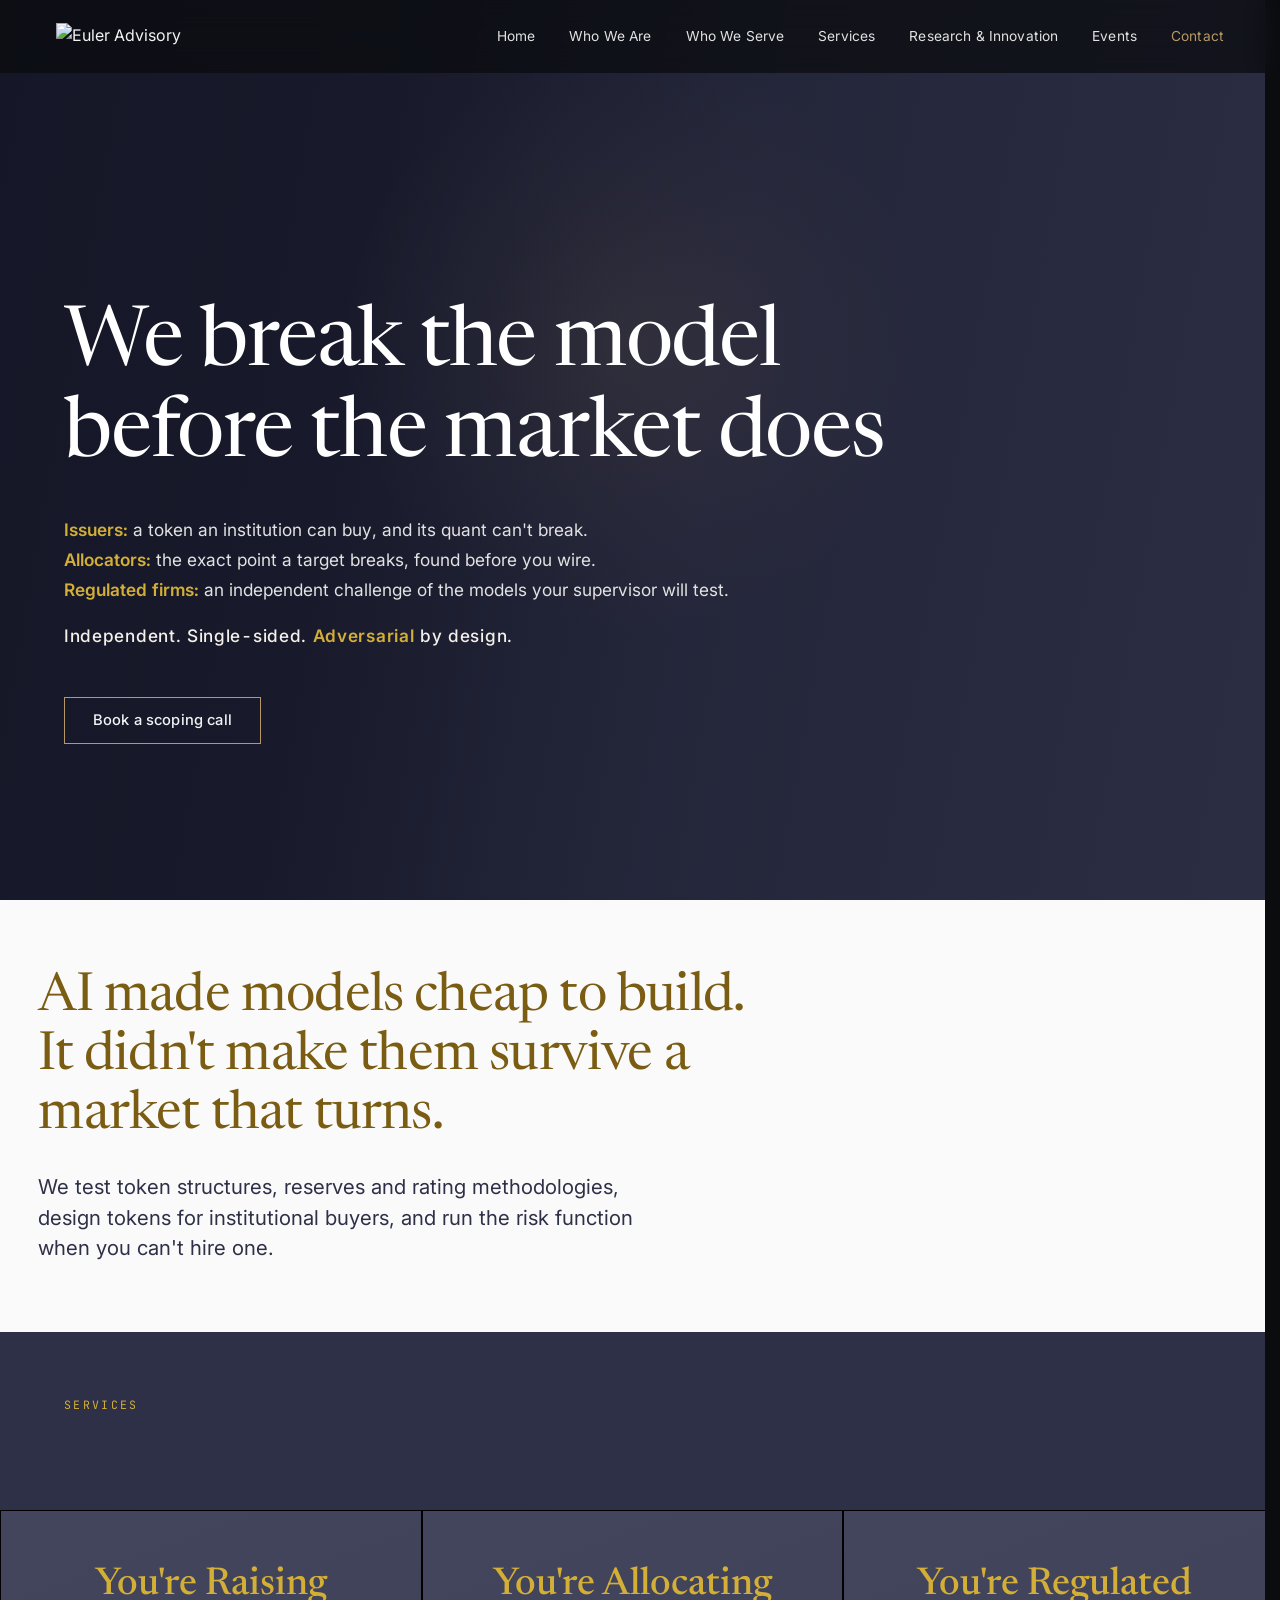
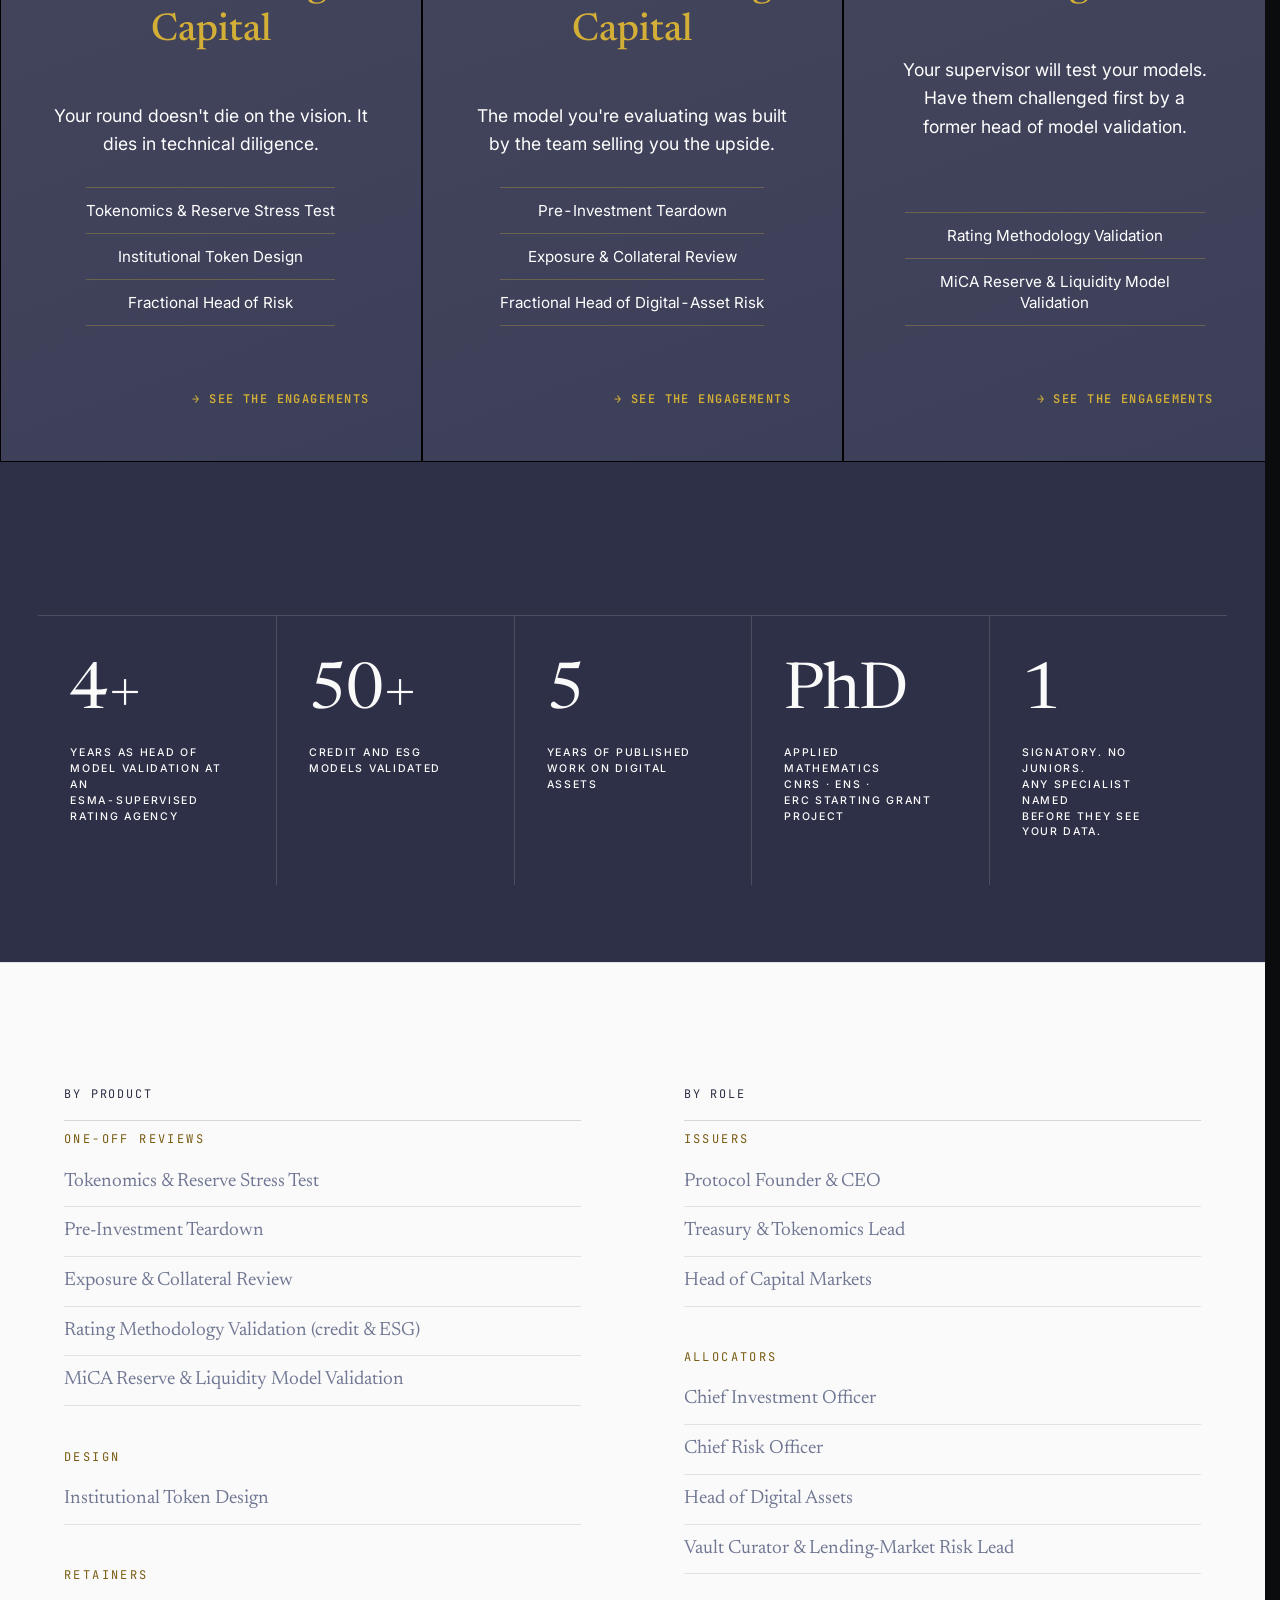
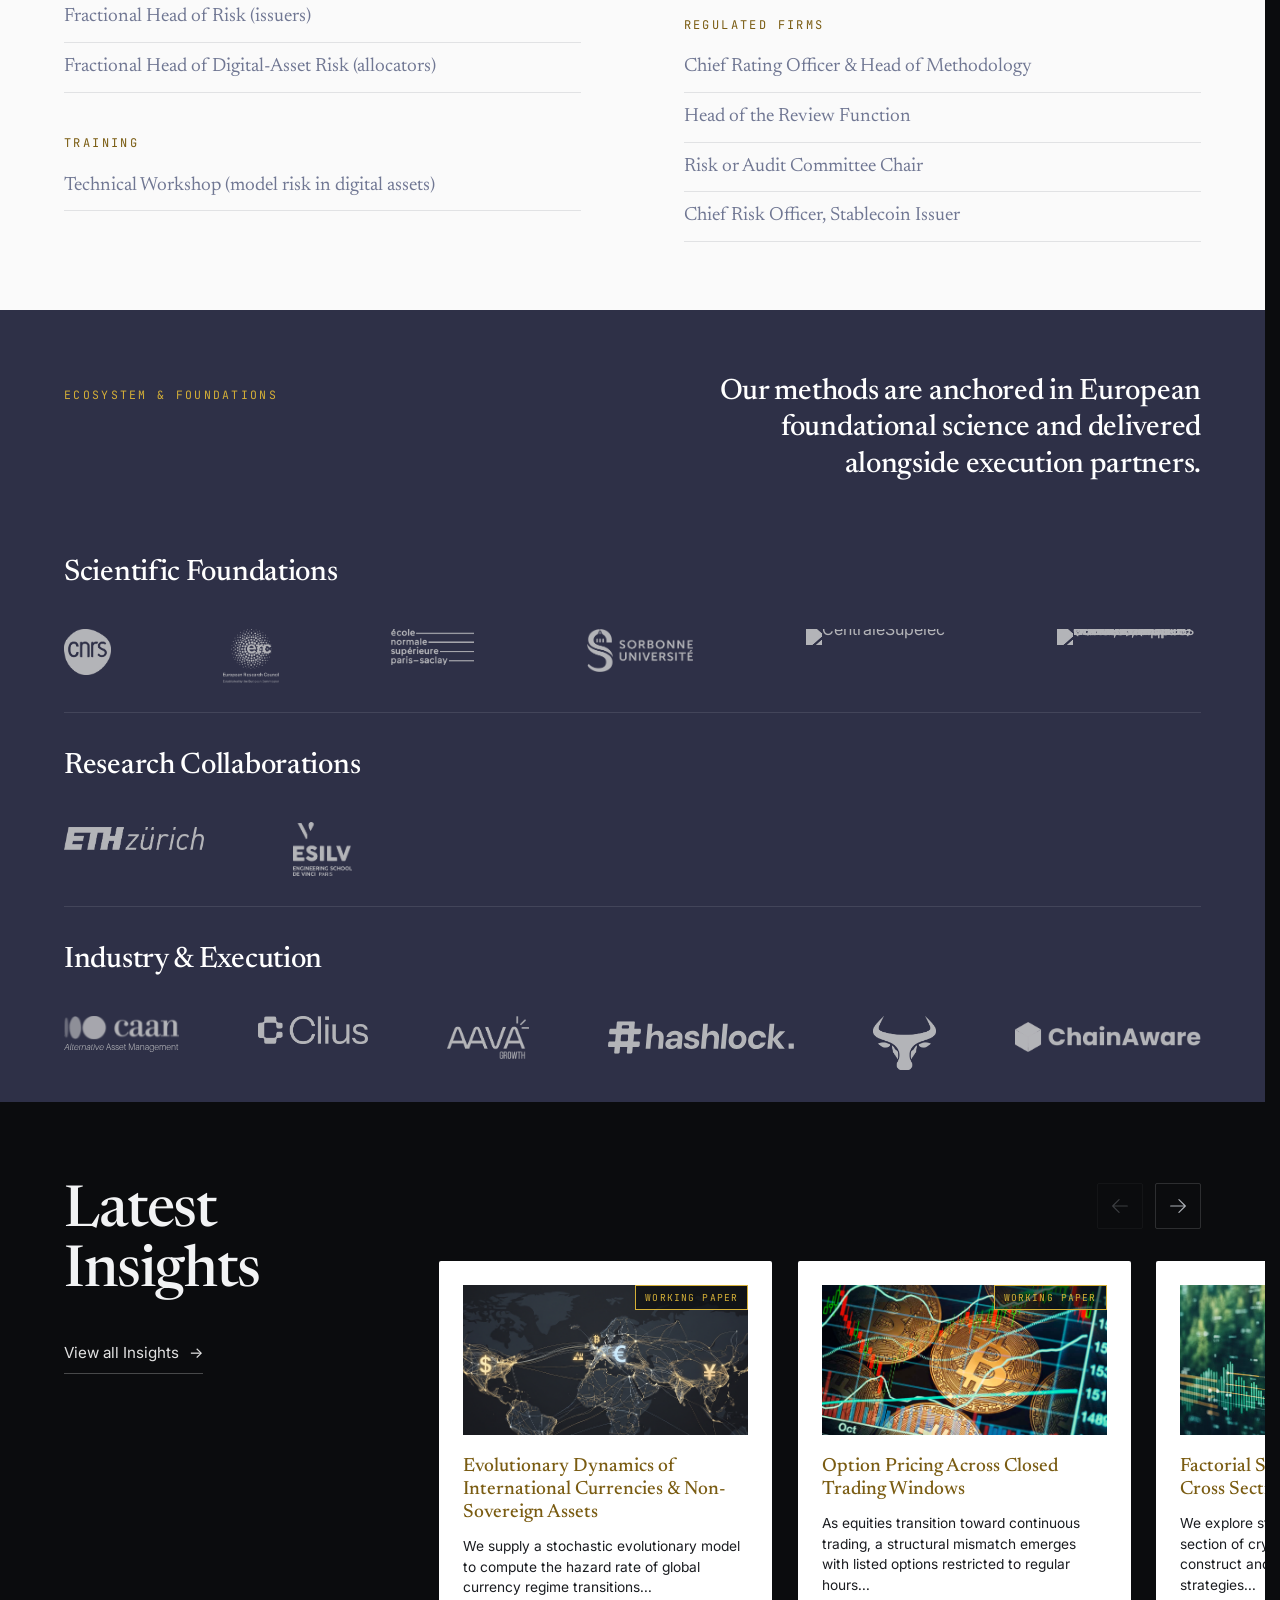
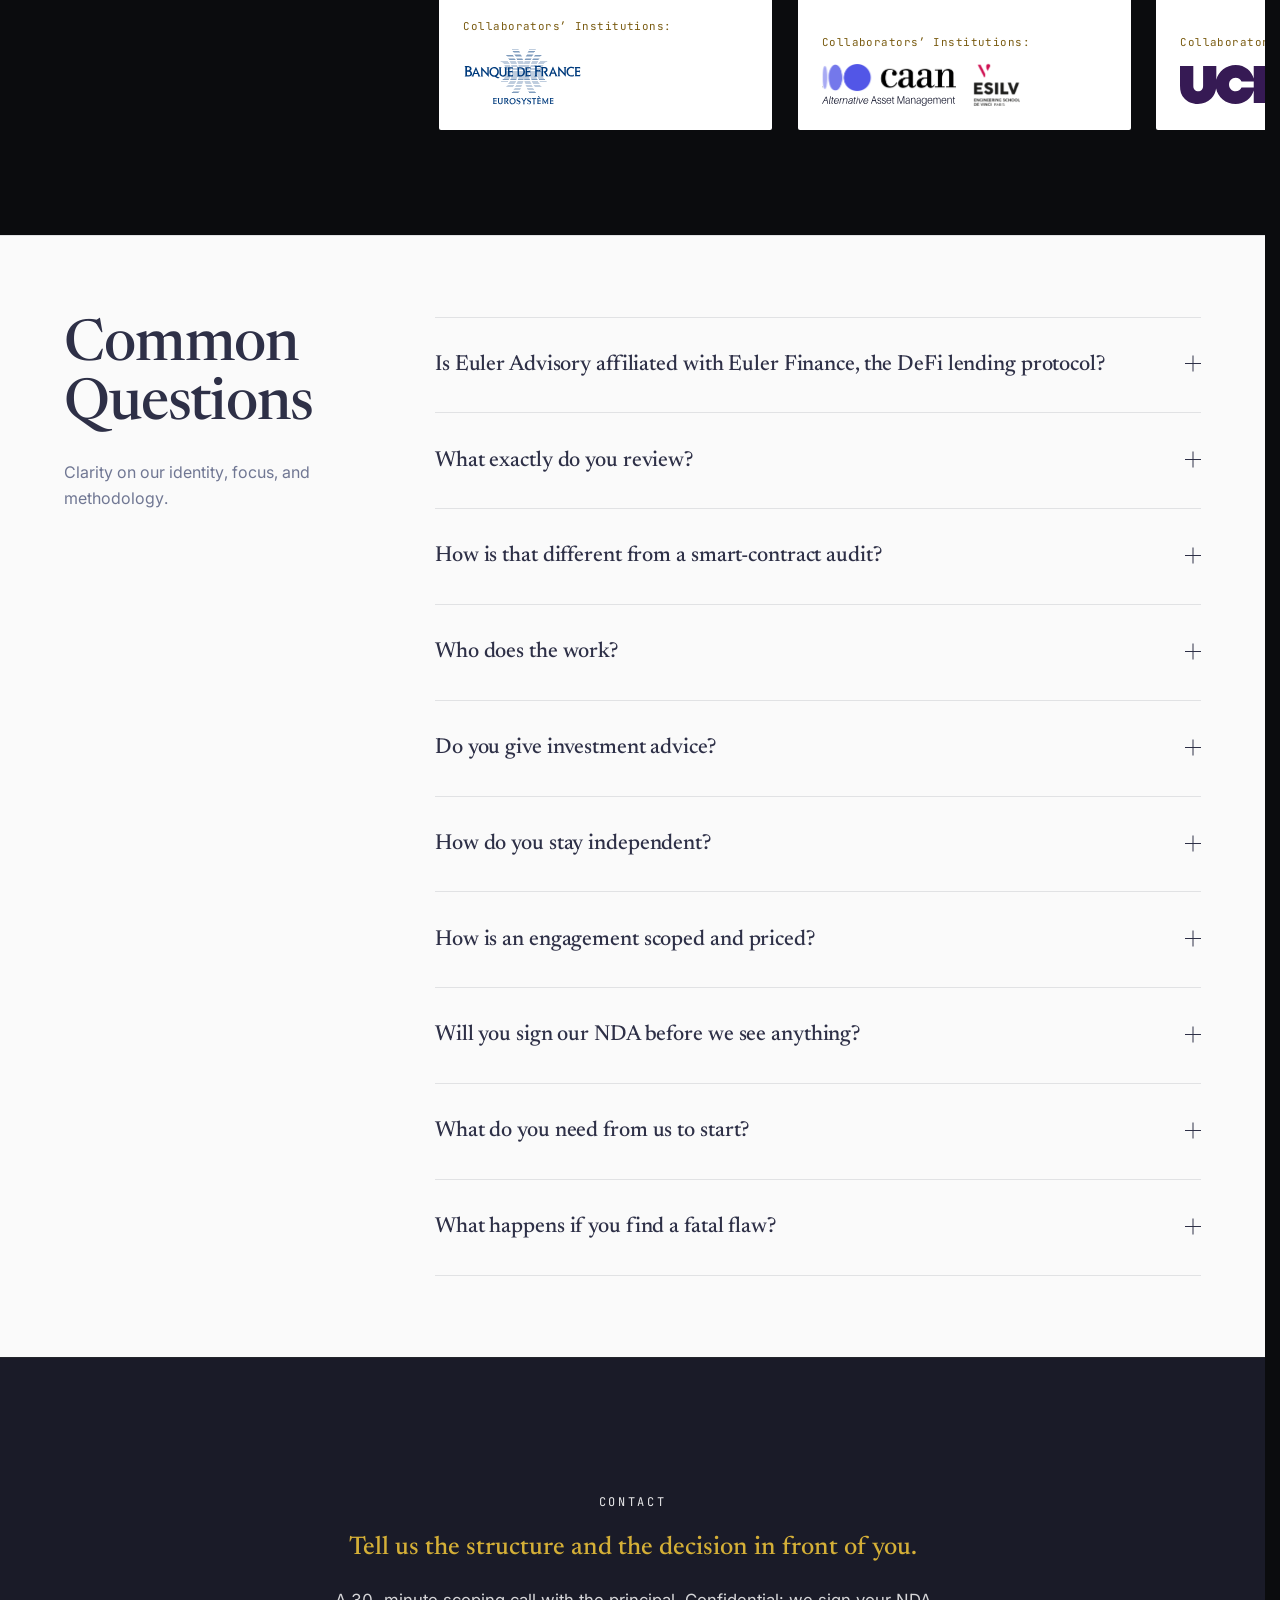
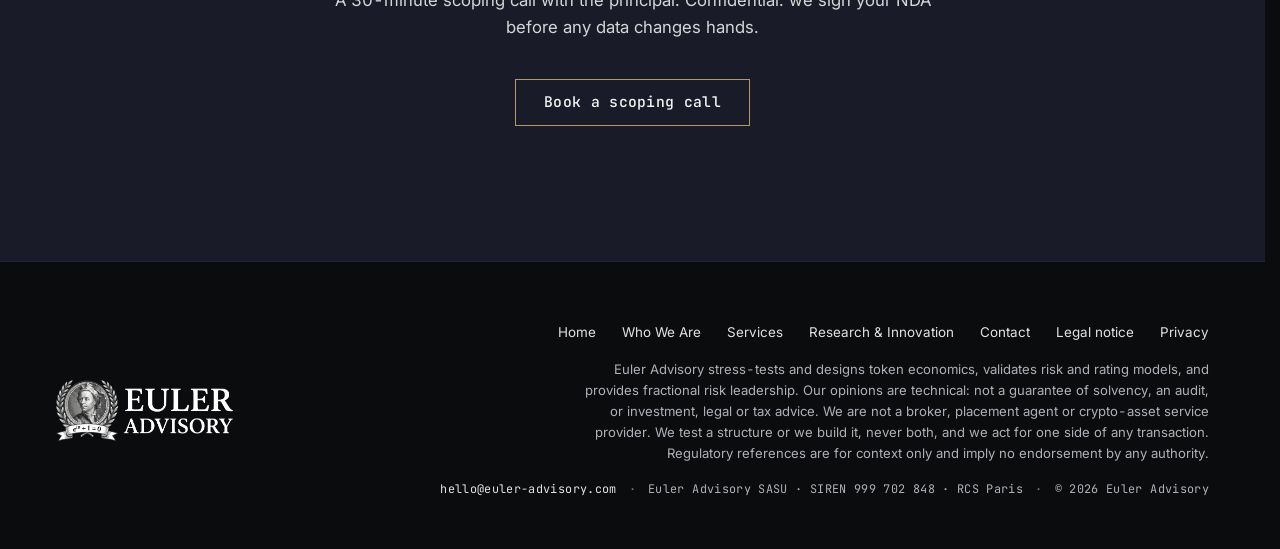
==== commit 9f9364be: "V61" ====
--- a/index.html
+++ b/index.html
@@ -4,19 +4,26 @@
 <meta charset="UTF-8" />
 <meta name="viewport" content="width=device-width, initial-scale=1.0" />
 <title>Euler Advisory | Tokenomics &amp; Digital-Asset Risk</title>
-<meta name="description" content="Independent stress tests of tokenomics, reserves and collateral: for issuers raising capital, allocators deploying it and supervisors approving it." />
+<meta name="description" content="Tokenomics and reserve stress tests, institutional token design and fractional risk leadership for digital-asset issuers, allocators and regulated firms." />
 <meta name="robots" content="index, follow" />
 <link rel="canonical" href="https://euler-advisory.com/" />
 <meta property="og:type" content="website" />
 <meta property="og:title" content="Euler Advisory | Tokenomics &amp; Digital-Asset Risk" />
-<meta property="og:description" content="Independent stress tests of tokenomics, reserves and collateral: for issuers raising capital, allocators deploying it and supervisors approving it." />
+<meta property="og:description" content="Tokenomics and reserve stress tests, institutional token design and fractional risk leadership for digital-asset issuers, allocators and regulated firms." />
 <meta property="og:url" content="https://euler-advisory.com/" />
 <meta property="og:site_name" content="Euler Advisory" />
+<meta property="og:image" content="https://euler-advisory.com/Images/og-card.jpg" />
+<meta property="og:image:width" content="1200" />
+<meta property="og:image:height" content="630" />
+<meta property="og:image:alt" content="Euler Advisory monogram on a black textured surface" />
+<meta property="og:locale" content="en_GB" />
+<meta name="twitter:card" content="summary_large_image" />
 
 <link rel="preconnect" href="https://fonts.googleapis.com" />
 <link rel="preconnect" href="https://fonts.gstatic.com" crossorigin />
 <link href="https://fonts.googleapis.com/css2?family=Newsreader:ital,opsz,wght@0,6..72,400;0,6..72,500;1,6..72,400&family=Inter:wght@400;500;600&family=JetBrains+Mono:wght@400;500&display=swap" rel="stylesheet" />
-<link rel="icon" href="Images/Euler_Advisory_Logo.png" type="image/png" />
+<link rel="icon" href="Images/Euler_Advisory_Logo_4black_broser-tab.png" type="image/png" />
+<link rel="apple-touch-icon" href="Images/Euler_Advisory_Logo_4black_broser-tab.png" />
 <link rel="stylesheet" href="styles.css" />
 
 <script type="application/ld+json">
@@ -24,11 +31,12 @@
   "@context": "https://schema.org",
   "@type": "ProfessionalService",
   "name": "Euler Advisory",
-  "description": "Quantitative architecture and risk: institutional model development, independent validation, and quantitative strategy diligence at the intersection of traditional finance and digital assets.",
+  "description": "Tokenomics and reserve stress tests, institutional token design, fractional risk leadership and independent model validation for digital-asset issuers, allocators and regulated firms.",
   "email": "hello@euler-advisory.com",
   "url": "https://euler-advisory.com/",
+  "founder": { "@type": "Person", "name": "Mauricio Gonzalez", "jobTitle": "Founder and Principal", "sameAs": ["https://www.linkedin.com/in/mauricio-phd/"] },
   "areaServed": ["EU", "UK", "US", "Singapore", "UAE", "LatAm"],
-  "knowsAbout": ["Quantitative Model Development", "Model Validation", "Tokenomics", "MiCA", "CRR3", "SR 11-7", "EBA", "Digital-Asset Risk", "Due Diligence"]
+  "knowsAbout": ["Tokenomics", "Token design", "Stablecoin reserve risk", "DeFi collateral risk", "MiCA", "Model validation", "Credit rating methodology", "ESG rating methodology", "Quantitative due diligence", "Digital-asset risk management"]
 }
 </script>
 </head>
@@ -38,7 +46,7 @@
 <header class="site-header" id="top">
   <div class="container header-inner">
     <a class="brand" href="index.html" aria-label="Euler Advisory home">
-      <img class="brand-logo" src="Images/Euler_Advisory_Logo_4black.png" alt="Euler Advisory" />
+      <img class="brand-logo" src="Images/Euler_Advisory_Logo_4black_broser-tab.png" alt="Euler Advisory" />
     </a>
     <nav class="site-nav" aria-label="Primary">
       <a href="index.html">Home</a>
@@ -56,7 +64,7 @@
         <div class="nav-dropdown" role="menu">
           <a href="digital-asset-architecture.html" role="menuitem">You're Raising Capital</a>
           <a href="quantitative-due-diligence.html" role="menuitem">You're Allocating Capital</a>
-          <a href="regulatory-supervision.html" role="menuitem">You're Supervising &amp; Regulating</a>
+          <a href="regulatory-supervision.html" role="menuitem">You're Regulated</a>
         </div>
       </div>
       <div class="nav-item has-dropdown">
@@ -85,7 +93,7 @@
     <a href="index.html#services">Services</a>
     <a class="mobile-sub" href="digital-asset-architecture.html">You're Raising Capital</a>
     <a class="mobile-sub" href="quantitative-due-diligence.html">You're Allocating Capital</a>
-    <a class="mobile-sub" href="regulatory-supervision.html">You're Supervising &amp; Regulating</a>
+    <a class="mobile-sub" href="regulatory-supervision.html">You're Regulated</a>
     <a href="research.html">Research &amp; Innovation</a>
     <a class="mobile-sub" href="research.html#research-areas">Research Areas</a>
     <a class="mobile-sub" href="research.html#rd-commitment">Institutional R&amp;D Commitment</a>
@@ -107,15 +115,15 @@
       </h1>
       <div class="hero-subtext-container reveal">
         <div class="hero-list">
-          <p><span class="accent-gold">Supervisors:</span> an independent rebuild of the stress test the applicant ran on itself.</p>
-          <p><span class="accent-gold">Issuers:</span> an architecture that survives the supervisor and the allocator's quant.</p>
+          <p><span class="accent-gold">Issuers:</span> a token an institution can buy, and its quant can't break.</p>
           <p><span class="accent-gold">Allocators:</span> the exact point a target breaks, found before you wire.</p>
+          <p><span class="accent-gold">Regulated firms:</span> an independent challenge of the models your supervisor will test.</p>
         </div>
 
         <p class="hero-outro">Independent. Single-sided. <span class="accent-gold">Adversarial</span> by design.</p>
       </div>
       <div class="hero-actions reveal" style="margin-top: 3rem;">
-        <a href="contact.html" class="btn btn-primary">Request a confidential call</a>
+        <a href="contact.html?utm_source=website&amp;utm_content=home" class="btn btn-primary">Book a scoping call</a>
       </div>
     </div>
   </section>
@@ -123,18 +131,8 @@
   <!-- ============================ THE THESIS ============================ -->
   <section class="section thesis" id="thesis">
     <div class="thesis-wrap">
-      <p class="thesis-lead reveal">
-        <span class="thesis-gold">AI made quantitative models a commodity.</span> Any team<br class="desktop-break">
-        can generate a structure that looks clean on paper.<br class="desktop-break">
-        We bring the discipline of a model-validation head at an<br class="desktop-break">
-        <span class="nb">ESMA-supervised rating agency</span> and <span class="nb">dynamical systems stress testing</span><br class="desktop-break">
-        to digital assets, executing the independent,<br class="desktop-break">
-        adversarial teardowns where capital is won or lost.
-      </p>
-      <h3 class="thesis-outro reveal">
-        Models that get capital deployed.<br />Diligence that protects it.
-      </h3>
-
+      <p class="thesis-lead--v58 reveal">AI made models cheap to build. It didn't make them survive a market that turns.</p>
+      <p class="thesis-body reveal">We test token structures, reserves and rating methodologies, design tokens for institutional buyers, and run the risk function when you can't hire one.</p>
     </div>
   </section>
 
@@ -147,22 +145,36 @@
         <!-- CARD 1: ISSUERS -->
         <article class="mandate-card">
           <h3 class="mandate-card-title">You're Raising Capital</h3>
-          <p class="mandate-card-body">Your round doesn't die on the vision. It dies in technical diligence. We break your architecture before the allocator's quant does, so you enter the room with the objections already answered.</p>
-          <a class="mandate-link" href="digital-asset-architecture.html">&rarr; VIEW ISSUER MANDATE</a>
+          <p class="mandate-card-body">Your round doesn't die on the vision. It dies in technical diligence.</p>
+          <ul class="mandate-card-offers">
+            <li><a href="digital-asset-architecture.html#tokenomics-review">Tokenomics &amp; Reserve Stress Test</a></li>
+            <li><a href="digital-asset-architecture.html#token-design">Institutional Token Design</a></li>
+            <li><a href="digital-asset-architecture.html#fractional-risk">Fractional Head of Risk</a></li>
+          </ul>
+          <a class="mandate-link" href="digital-asset-architecture.html">&rarr; SEE THE ENGAGEMENTS</a>
         </article>
 
         <!-- CARD 2: ALLOCATORS -->
         <article class="mandate-card">
           <h3 class="mandate-card-title">You're Allocating Capital</h3>
-          <p class="mandate-card-body">The model you're evaluating was built by the team selling you the upside. We act as your offensive quant, tearing it down and handing you the exact breaking points before the wire moves.</p>
-          <a class="mandate-link" href="quantitative-due-diligence.html">&rarr; VIEW ALLOCATOR MANDATE</a>
+          <p class="mandate-card-body">The model you're evaluating was built by the team selling you the upside.</p>
+          <ul class="mandate-card-offers">
+            <li><a href="quantitative-due-diligence.html#teardown">Pre-Investment Teardown</a></li>
+            <li><a href="quantitative-due-diligence.html#exposure-review">Exposure &amp; Collateral Review</a></li>
+            <li><a href="quantitative-due-diligence.html#fractional-risk">Fractional Head of Digital-Asset Risk</a></li>
+          </ul>
+          <a class="mandate-link" href="quantitative-due-diligence.html">&rarr; SEE THE ENGAGEMENTS</a>
         </article>
 
-        <!-- CARD 3: SOVEREIGNS -->
+        <!-- CARD 3: REGULATED -->
         <article class="mandate-card">
-          <h3 class="mandate-card-title">You're Supervised or Supervising</h3>
-          <p class="mandate-card-body">Your methodology was built by the team that uses it, and your internal review reports into the same house. We deliver the independent challenge your own structure cannot provide. Never having built what we test.</p>
-          <a class="mandate-link" href="regulatory-supervision.html">&rarr; VIEW SUPERVISORY MANDATE</a>
+          <h3 class="mandate-card-title">You're Regulated</h3>
+          <p class="mandate-card-body">Your supervisor will test your models. Have them challenged first by a former head of model validation.</p>
+          <ul class="mandate-card-offers">
+            <li><a href="regulatory-supervision.html#methodology-validation">Rating Methodology Validation</a></li>
+            <li><a href="regulatory-supervision.html#reserve-validation">MiCA Reserve &amp; Liquidity Model Validation</a></li>
+          </ul>
+          <a class="mandate-link" href="regulatory-supervision.html">&rarr; SEE THE ENGAGEMENTS</a>
         </article>
       </div>
     </div>
@@ -178,23 +190,23 @@
       <dl class="metric-grid reveal">
         <div class="metric">
           <dt class="metric-value"><span class="metric-num" data-target="4">4</span><span class="metric-suffix">+</span></dt>
-          <dd class="metric-label">Years as Head of<br>Model Validation<br>Europe at an<br>ESMA-supervised<br>rating agency</dd>
+          <dd class="metric-label">Years as Head of<br>Model Validation at an<br>ESMA-supervised<br>rating agency</dd>
         </div>
         <div class="metric">
           <dt class="metric-value"><span class="metric-num" data-target="50">50</span><span class="metric-suffix">+</span></dt>
-          <dd class="metric-label">Institutional<br>models<br>validated</dd>
+          <dd class="metric-label">Credit and ESG<br>models validated</dd>
         </div>
         <div class="metric">
-          <dt class="metric-value"><span class="metric-num" data-target="10">10</span><span class="metric-suffix">+</span></dt>
-          <dd class="metric-label">Years PhD-level<br>quantitative<br>research,<br>CNRS &amp; ENS,<br>ERC Excellence<br>Project</dd>
+          <dt class="metric-value"><span class="metric-num" data-target="5">5</span></dt>
+          <dd class="metric-label">Years of published<br>work on digital assets</dd>
+        </div>
+        <div class="metric">
+          <dt class="metric-value"><span class="metric-word">PhD</span></dt>
+          <dd class="metric-label">Applied mathematics<br>CNRS · ENS ·<br>ERC Starting Grant<br>project</dd>
         </div>
         <div class="metric">
           <dt class="metric-value"><span class="metric-num" data-target="1">1</span></dt>
-          <dd class="metric-label">Signatory,<br>no juniors, no<br>subcontractors</dd>
-        </div>
-        <div class="metric">
-          <dt class="metric-value"><span class="metric-num" data-target="0">0</span></dt>
-          <dd class="metric-label">Models<br>we validate<br>are models<br>we built</dd>
+          <dd class="metric-label">Signatory. No juniors.<br>Any specialist named<br>before they see<br>your data.</dd>
         </div>
       </dl>
     </div>
@@ -209,16 +221,17 @@
         <nav class="routing-col" aria-label="Solutions by product">
           <p class="routing-head">By product</p>
           <ul class="routing-list">
-            <li class="routing-subhead">Validation</li>
-            <li><a href="regulatory-supervision.html#stress-test">Independent Methodology Validation (Credit, ESG &amp; hybrid ratings)</a></li>
-            <li><a href="regulatory-supervision.html#contagion-check">Reserve &amp; Liquidity Model Validation (MiCA)</a></li>
-            <li class="routing-subhead routing-subhead--gap">Diligence &amp; Architecture</li>
-            <li><a href="digital-asset-architecture.html#architecture-stress">The Institutional Dossier (issuer-side)</a></li>
-            <li><a href="quantitative-due-diligence.html#teardown">The Teardown (allocator-side)</a></li>
-            <li class="routing-subhead routing-subhead--gap">Standing Mandates</li>
-            <li><a href="regulatory-supervision.html#standing-mandate">Standing Supervisory Mandate (the independent seat)</a></li>
-            <li><a href="quantitative-due-diligence.html#quant-leadership">Standing Diligence Mandate (pipeline coverage)</a></li>
-            <li><a href="digital-asset-architecture.html#fractional-quant">Fractional Quant Leadership</a></li>
+            <li class="routing-subhead">One-off reviews</li>
+            <li><a href="digital-asset-architecture.html#tokenomics-review">Tokenomics &amp; Reserve Stress Test</a></li>
+            <li><a href="quantitative-due-diligence.html#teardown">Pre-Investment Teardown</a></li>
+            <li><a href="quantitative-due-diligence.html#exposure-review">Exposure &amp; Collateral Review</a></li>
+            <li><a href="regulatory-supervision.html#methodology-validation">Rating Methodology Validation (credit &amp; ESG)</a></li>
+            <li><a href="regulatory-supervision.html#reserve-validation">MiCA Reserve &amp; Liquidity Model Validation</a></li>
+            <li class="routing-subhead routing-subhead--gap">Design</li>
+            <li><a href="digital-asset-architecture.html#token-design">Institutional Token Design</a></li>
+            <li class="routing-subhead routing-subhead--gap">Retainers</li>
+            <li><a href="digital-asset-architecture.html#fractional-risk">Fractional Head of Risk (issuers)</a></li>
+            <li><a href="quantitative-due-diligence.html#fractional-risk">Fractional Head of Digital-Asset Risk (allocators)</a></li>
             <li class="routing-subhead routing-subhead--gap">Training</li>
             <li><a href="all-sessions.html#engagements">Technical Workshop (model risk in digital assets)</a></li>
           </ul>
@@ -227,19 +240,20 @@
         <nav class="routing-col" aria-label="Solutions by role">
           <p class="routing-head">By role</p>
           <ul class="routing-list">
-            <li class="routing-subhead">Regulated Entities</li>
-            <li><a href="regulatory-supervision.html#stress-test">Head of Methodology / Chief Rating Officer</a></li>
-            <li><a href="regulatory-supervision.html#stress-test">Head of Credit or ESG Methodology</a></li>
-            <li><a href="regulatory-supervision.html#standing-mandate">Head of the Review Function</a></li>
-            <li><a href="regulatory-supervision.html#standing-mandate">Audit or Risk Committee Chair</a></li>
-            <li><a href="regulatory-supervision.html#contagion-check">Chief Risk Officer (token issuers &amp; CASPs)</a></li>
+            <li class="routing-subhead">Issuers</li>
+            <li><a href="digital-asset-architecture.html">Protocol Founder &amp; CEO</a></li>
+            <li><a href="digital-asset-architecture.html#tokenomics-review">Treasury &amp; Tokenomics Lead</a></li>
+            <li><a href="digital-asset-architecture.html#token-design">Head of Capital Markets</a></li>
             <li class="routing-subhead routing-subhead--gap">Allocators</li>
             <li><a href="quantitative-due-diligence.html#teardown">Chief Investment Officer</a></li>
-            <li><a href="quantitative-due-diligence.html#quant-leadership">Chief Risk Officer</a></li>
-            <li><a href="quantitative-due-diligence.html#teardown">Head of Digital Assets</a></li>
-            <li class="routing-subhead routing-subhead--gap">Issuers</li>
-            <li><a href="digital-asset-architecture.html#architecture-stress">Protocol Founder &amp; CEO</a></li>
-            <li><a href="digital-asset-architecture.html#architecture-stress">Treasury / Capital Markets Lead</a></li>
+            <li><a href="quantitative-due-diligence.html#fractional-risk">Chief Risk Officer</a></li>
+            <li><a href="quantitative-due-diligence.html#exposure-review">Head of Digital Assets</a></li>
+            <li><a href="quantitative-due-diligence.html#exposure-review">Vault Curator &amp; Lending-Market Risk Lead</a></li>
+            <li class="routing-subhead routing-subhead--gap">Regulated firms</li>
+            <li><a href="regulatory-supervision.html#methodology-validation">Chief Rating Officer &amp; Head of Methodology</a></li>
+            <li><a href="regulatory-supervision.html#methodology-validation">Head of the Review Function</a></li>
+            <li><a href="regulatory-supervision.html#methodology-validation">Risk or Audit Committee Chair</a></li>
+            <li><a href="regulatory-supervision.html#reserve-validation">Chief Risk Officer, Stablecoin Issuer</a></li>
           </ul>
         </nav>
       </div>
@@ -268,9 +282,8 @@
           <span class="logo-strip-item" data-fallback="ERC"><a href="https://cordis.europa.eu/project/id/308087/results" target="_blank" rel="noopener noreferrer" aria-label="European Research Council (ERC)"><img src="Logos/ERC.png" alt="European Research Council (ERC)" loading="lazy" /></a></span>
           <span class="logo-strip-item" data-fallback="ENS"><a href="https://lsv.ens-paris-saclay.fr/People/anciens-doctorants" target="_blank" rel="noopener noreferrer" aria-label="ENS, École Normale Supérieure"><img src="Logos/ENS.png" alt="ENS, École Normale Supérieure" loading="lazy" /></a></span>
           <span class="logo-strip-item" data-fallback="Sorbonne"><img src="Logos/Sorbonne.png" alt="Sorbonne Université" loading="lazy" /></span>
-          <span class="logo-strip-item" data-fallback="Polytechnique"><img src="Logos/Ecole%20Polytechnique2.png" alt="École Polytechnique (X)" loading="lazy" /></span>
           <span class="logo-strip-item" data-fallback="CentraleSupélec"><a href="https://rtechair.fr/equipe/" target="_blank" rel="noopener noreferrer" aria-label="CentraleSupélec"><img src="Logos/CentraleSup%C3%A9lec.png" alt="CentraleSupélec" loading="lazy" /></a></span>
-          <span class="logo-strip-item" data-fallback="FSMP"><img src="./Logos/fsmp.svg" alt="Bourse d'études : Paris Graduate School of Mathematics (PGSM), Appel d'offre Inria 2014, Émis par Fondation de Sciences Mathématiques de Paris (FSMP) - M2 UPMC" title="Bourse d'études : Paris Graduate School of Mathematics (PGSM), Appel d'offre Inria 2014, Émis par Fondation de Sciences Mathématiques de Paris (FSMP) - M2 UPMC" loading="lazy" /></span>
+          <span class="logo-strip-item" data-fallback="FSMP"><a href="https://sciencesmaths-paris.fr/en/our-programs/master/pgsm-master#:~:text=2014,-2013" target="_blank" rel="noopener noreferrer" aria-label="FSMP"><img src="./Logos/fsmp.png" alt="Bourse d'études : Paris Graduate School of Mathematics (PGSM), Appel d'offre Inria 2014, Émis par Fondation de Sciences Mathématiques de Paris (FSMP) - M2 UPMC" title="Bourse d'études : Paris Graduate School of Mathematics (PGSM), Appel d'offre Inria 2014, Émis par Fondation de Sciences Mathématiques de Paris (FSMP) - M2 UPMC" loading="lazy" /></a></span>
         </div>
       </div>
 
@@ -406,7 +419,7 @@
             </button>
           </h3>
           <div class="faq-panel" id="faq-a2" role="region" aria-labelledby="faq-q2">
-            <div class="faq-panel-inner"><p>The economic layer: tokenomics, emissions and unlocks, reserves and redemption, collateral and liquidation logic, liquidity under stress, and the models behind them. We don't write or audit smart contracts. When a mandate needs code review, we work alongside a security partner.</p></div>
+            <div class="faq-panel-inner"><p>The economic layer: tokenomics, emissions and unlocks, reserves and redemption, collateral and liquidation logic, liquidity under stress, and the models behind them. We don't write or audit smart contracts. When an engagement needs code review, we work alongside a security partner.</p></div>
           </div>
         </div>
 
@@ -430,7 +443,7 @@
             </button>
           </h3>
           <div class="faq-panel" id="faq-a4" role="region" aria-labelledby="faq-q4">
-            <div class="faq-panel-inner"><p>Every engagement is led and delivered by the founder: PhD in applied mathematics, former Head of Model Validation at an ESMA-supervised credit and ESG rating agency. Any additional specialist is named to you before seeing your data.</p></div>
+            <div class="faq-panel-inner"><p>Every engagement is led and delivered by the founder, Mauricio Gonzalez: PhD in applied mathematics, former Head of Model Validation at an ESMA-supervised credit and ESG rating agency. Any additional specialist is named to you before seeing your data.</p></div>
           </div>
         </div>
 
@@ -466,7 +479,7 @@
             </button>
           </h3>
           <div class="faq-panel" id="faq-a7" role="region" aria-labelledby="faq-q7">
-            <div class="faq-panel-inner"><p>Reviews have a fixed scope and fixed fee, typically three to six weeks. Fractional roles are a monthly retainer for a set number of days. Both are agreed after a confidential scoping call.</p></div>
+            <div class="faq-panel-inner"><p>Reviews have a fixed scope and a fixed fee, typically three to six weeks from data access. Token design and fractional roles are retainers with a minimum term and a set number of days per month. Both are agreed after a confidential scoping call.</p></div>
           </div>
         </div>
 
@@ -502,7 +515,7 @@
             </button>
           </h3>
           <div class="faq-panel" id="faq-a10" role="region" aria-labelledby="faq-q10">
-            <div class="faq-panel-inner"><p>You hear it first, in writing, with the evidence and the threshold where it breaks. On issuer mandates the report is yours; nothing is published without your consent.</p></div>
+            <div class="faq-panel-inner"><p>You hear it first, in writing, with the evidence and the threshold where it breaks. On issuer engagements the report is yours; nothing is published without your consent.</p></div>
           </div>
         </div>
 
@@ -515,11 +528,9 @@
     <div class="contact-surface" aria-hidden="true"></div>
     <div class="container contact-inner">
       <p class="section-kicker reveal" style="text-align:center;">Contact</p>
-      <h2 class="contact-title reveal">Discuss your mandate.</h2>
-      <p class="contact-lede reveal">
-        We never validate a model our developing practice engineered, and never engineer a model we are contracted to validate. We act for only one side of any transaction.
-      </p>
-      <a href="contact.html" class="btn btn-primary contact-btn reveal">Request a confidential scoping call</a>
+      <h2 class="contact-title reveal">Tell us the structure and the decision in front of you.</h2>
+      <p class="contact-lede reveal">A 30-minute scoping call with the principal. Confidential: we sign your NDA before any data changes hands.</p>
+      <a href="contact.html?utm_source=website&amp;utm_content=home" class="btn btn-primary contact-btn reveal">Book a scoping call</a>
     </div>
   </section>
 
@@ -529,27 +540,26 @@
 <footer class="site-footer">
   <div class="container footer-inner">
     <div class="footer-logo">
-      <img class="footer-logo-img" src="Images/Euler_Advisory_Logo_4black.png" alt="Euler Advisory" />
+      <img class="footer-logo-img" src="Images/Euler_Advisory_Logo_4black.png" alt="Euler Advisory" loading="lazy" decoding="async" />
     </div>
     <div class="footer-text">
-    <nav class="footer-nav" aria-label="Footer">
-      <a href="index.html">Home</a>
-      <a href="about.html">Who We Are</a>
-      <a href="index.html#services">Services</a>
-      <a href="research.html">Research &amp; Innovation</a>
-      <a href="contact.html">Contact</a>
-    </nav>
-    <p class="footer-statement">
-      Euler Advisory provides quantitative model development, independent model-validation opinions, and
-      technical due diligence. An opinion on a model's soundness given its inputs is not a guarantee of
-      solvency, an audit, or investment advice. We operate as technical experts only, never as placement
-      agents or brokers, and we never validate a model our developing practice engineered, and never engineer a model we are contracted to validate.
-    </p>
-    <p class="footer-meta">
-      <a href="mailto:hello@euler-advisory.com">hello@euler-advisory.com</a>
-      <span class="dot">·</span><span>Independent · free of conflict · PhD-level</span>
-      <span class="dot">·</span><span>© 2026 Euler Advisory</span>
-    </p>
+      <nav class="footer-nav" aria-label="Footer">
+        <a href="index.html">Home</a>
+        <a href="about.html">Who We Are</a>
+        <a href="index.html#services">Services</a>
+        <a href="research.html">Research &amp; Innovation</a>
+        <a href="contact.html">Contact</a>
+        <a href="legal-notice.html">Legal notice</a>
+        <a href="privacy.html">Privacy</a>
+      </nav>
+      <p class="footer-statement">
+        Euler Advisory stress-tests and designs token economics, validates risk and rating models, and provides fractional risk leadership. Our opinions are technical: not a guarantee of solvency, an audit, or investment, legal or tax advice. We are not a broker, placement agent or crypto-asset service provider. We test a structure or we build it, never both, and we act for one side of any transaction. Regulatory references are for context only and imply no endorsement by any authority.
+      </p>
+      <p class="footer-meta">
+        <a href="mailto:hello@euler-advisory.com">hello@euler-advisory.com</a>
+        <span class="dot">·</span><span>Euler Advisory SASU · SIREN 999 702 848 · RCS Paris</span>
+        <span class="dot">·</span><span>© 2026 Euler Advisory</span>
+      </p>
     </div>
   </div>
 </footer>
--- a/styles.css
+++ b/styles.css
@@ -25,6 +25,7 @@
   --c-bronze-dk: #8C744E;
   --c-bronze-tn: rgba(184, 151, 102, 0.14);
   --c-gold:      #D4AF37;   /* premium metallic gold — feature titles/links */
+  --c-gold-ink:  #7A5C12;   /* dark gold for text on white/off-white: 6.0:1 on #FAFAFA (WCAG AA) */
 
   --c-sage:      #AEB79C;   /* climate vertical only */
   --c-sage-line: #8F9779;
@@ -370,7 +371,7 @@
 /* 2-column footer: big logo left, all text right (flush to the right margin) */
 .footer-inner { display: flex; flex-direction: row; justify-content: space-between; align-items: center; gap: clamp(32px, 6vw, 100px); }
 .footer-logo { flex: none; }
-.footer-logo-img { width: 500px; max-width: 60vw; height: auto; display: block; }   /* 2x larger — commands the bottom-left corner */
+.footer-logo-img { width: 200px; max-width: 40vw; height: auto; display: block; object-fit: contain; }   /* square logo; script.js sets its height to the footer text block (Home to email). 200px is the no-JS fallback */
 .footer-text { display: flex; flex-direction: column; align-items: flex-end; gap: 16px; text-align: right; }
 .footer-nav { display: flex; gap: 26px; flex-wrap: wrap; justify-content: flex-end; }
 .footer-nav a { font-size: 0.84rem; color: var(--c-ink-2); }
@@ -616,7 +617,6 @@
 #rd-commitment .logo-strip-item[data-fallback="CNRS"] img            { height: calc(65px * var(--logo-scale)); max-width: calc(280px * var(--logo-scale)); }
 #rd-commitment .logo-strip-item[data-fallback="ERC"] img             { height: calc(75px * var(--logo-scale)); max-width: calc(323px * var(--logo-scale)); }
 #rd-commitment .logo-strip-item[data-fallback="Sorbonne"] img        { height: calc(60px * var(--logo-scale)); max-width: calc(258px * var(--logo-scale)); }
-#rd-commitment .logo-strip-item[data-fallback="Polytechnique"] img   { height: calc(75px * var(--logo-scale)); max-width: calc(323px * var(--logo-scale)); }
 #rd-commitment .logo-strip-item[data-fallback="CentraleSupélec"] img { height: calc(65px * var(--logo-scale)); max-width: calc(280px * var(--logo-scale)); }
 #rd-commitment .logo-strip-item[data-fallback="ETH Zürich"] img      { height: calc(45px * var(--logo-scale)); max-width: calc(194px * var(--logo-scale)); }
 #rd-commitment .logo-strip-item[data-fallback="ESILV"] img           { height: calc(75px * var(--logo-scale)); max-width: calc(323px * var(--logo-scale)); }
@@ -1025,7 +1025,6 @@
 #pedigree .logo-strip-item[data-fallback="CNRS"] img            { height: calc(65px * var(--logo-scale)); max-width: calc(280px * var(--logo-scale)); }   /* 1.3× */
 #pedigree .logo-strip-item[data-fallback="ERC"] img             { height: calc(75px * var(--logo-scale)); max-width: calc(323px * var(--logo-scale)); }   /* 1.5× (listed as "HEC") */
 #pedigree .logo-strip-item[data-fallback="Sorbonne"] img        { height: calc(60px * var(--logo-scale)); max-width: calc(258px * var(--logo-scale)); }   /* 1.2× */
-#pedigree .logo-strip-item[data-fallback="Polytechnique"] img   { height: calc(75px * var(--logo-scale)); max-width: calc(323px * var(--logo-scale)); }   /* 1.5× */
 #pedigree .logo-strip-item[data-fallback="CentraleSupélec"] img { height: calc(65px * var(--logo-scale)); max-width: calc(280px * var(--logo-scale)); }   /* 1.3× */
 #pedigree .logo-strip-item[data-fallback="ETH Zürich"] img      { height: calc(45px * var(--logo-scale)); max-width: calc(194px * var(--logo-scale)); }   /* 0.9× */
 #pedigree .logo-strip-item[data-fallback="Caan"] img            { height: calc(50px * var(--logo-scale)); max-width: calc(215px * var(--logo-scale)); }   /* 1×   */
@@ -1134,14 +1133,14 @@
   .commercial-items { grid-template-columns: 1fr; gap: 22px; }
   .logo-grid-academic { grid-template-columns: repeat(4, 1fr); }
   .logo-grid-ecosystem { grid-template-columns: repeat(4, 1fr); }
-}
-@media (max-width: 640px) {
-  .framing { grid-template-columns: 1fr; }
-  /* Footer stacks: logo above, text left-aligned */
+  /* Footer stacks below 960px: side by side, a logo as tall as the text column squeezes the text and both grow */
   .footer-inner { flex-direction: column; align-items: flex-start; gap: 30px; }
   .footer-text { align-items: flex-start; text-align: left; }
   .footer-nav, .footer-meta { justify-content: flex-start; }
-  .footer-logo-img { width: 320px; max-width: 80vw; }
+  .footer-logo-img { width: 160px; max-width: 50vw; }   /* stacked layout: logo above the text */
+}
+@media (max-width: 640px) {
+  .framing { grid-template-columns: 1fr; }
   .trust-bar-inner { flex-direction: column; align-items: flex-start; gap: 12px; }
   .cv li { grid-template-columns: 1fr; gap: 8px; }
   .hero, .page-hero { min-height: 92vh; }
@@ -1347,7 +1346,7 @@
    viewport while the solid intro section slides up over it like a curtain.
    Scoped to #hero so the split heroes on Services/Events are untouched.
    ===================================================================== */
-#hero.hero { position: sticky; top: 0; height: 100svh; min-height: 100svh; z-index: 1; background-color: var(--c-gunmetal); background-image: url('Images/hero_background.png'); background-size: cover; background-position: right center; background-repeat: no-repeat; justify-content: center; padding-top: clamp(160px, 26vh, 360px); padding-bottom: 90px; }   /* static hero image pinned right; gunmetal fallback; void kept left */
+#hero.hero { position: sticky; top: 0; height: 100svh; min-height: 100svh; z-index: 1; background-color: var(--c-gunmetal); background-image: url('Images/hero_background.jpg'); background-size: cover; background-position: right center; background-repeat: no-repeat; justify-content: center; padding-top: clamp(160px, 26vh, 360px); padding-bottom: 90px; }   /* static hero image pinned right; gunmetal fallback; void kept left */
 /* Cinematic hero video + brand scrim */
 .hero-video { position: absolute; inset: 0; width: 100%; height: 100%; object-fit: cover; z-index: 0; }
 .hero-scrim { position: absolute; inset: 0; z-index: 1; background: rgba(46, 48, 71, 0.6); pointer-events: none; }   /* transparent #2E3047 brand layer over the ocean footage */
@@ -1923,3 +1922,124 @@
 @media (max-width: 1280px) { #pedigree, #rd-commitment { --logo-scale: 0.72; } }
 @media (max-width: 1080px) { #pedigree, #rd-commitment { --logo-scale: 0.60; } }
 @media (max-width: 767px)  { #pedigree, #rd-commitment { --logo-scale: 0.9; } #pedigree .logo-strip, #rd-commitment .logo-strip { flex-wrap: wrap; } }
+
+/* ================= V58: service-page hero (CTA row + "Where are you now?" chips) ================= */
+.hero-cta-row { display: flex; flex-wrap: wrap; align-items: center; gap: 12px 28px; margin-top: clamp(28px, 4vh, 40px); }
+.hero-cta-link { display: inline-flex; align-items: center; min-height: 44px; font-family: var(--f-sans); font-size: 0.95rem; color: rgba(255,255,255,0.82); text-decoration: underline; text-underline-offset: 4px; }
+.hero-cta-link:hover { color: #FFFFFF; }
+.hero-chips { margin-top: clamp(28px, 5vh, 48px); padding-top: 24px; border-top: 1px solid rgba(255,255,255,0.12); }
+.hero-chips-label { font-family: var(--f-mono); font-size: 0.7rem; letter-spacing: 0.18em; text-transform: uppercase; color: rgba(255,255,255,0.62); margin: 0 0 12px; }
+.hero-chips-list { display: flex; flex-wrap: wrap; gap: 10px; }
+.hero-chip { display: inline-flex; align-items: center; min-height: 44px; padding: 8px 16px; border: 1px solid rgba(212,175,55,0.45); color: #E9E4D4; font-family: var(--f-sans); font-size: 0.9rem; text-decoration: none; transition: border-color .2s ease, color .2s ease; }
+.hero-chip:hover, .hero-chip:focus-visible { border-color: #D4AF37; color: #FFFFFF; }
+
+/* Service-page hero: stop clipping on phones and short screens */
+@media (max-width: 768px), (max-height: 760px) {
+  .daa-hero-wrap { position: relative; height: auto; overflow: visible; }
+  .daa-banner { display: none; }
+}
+
+/* ================= V58: offer cards (service pages) ================= */
+.offers { position: relative; z-index: 10; background: var(--c-offwhite); padding: clamp(64px, 9vh, 112px) 0; scroll-margin-top: 110px; }
+.offers .container { max-width: 1240px; }
+.offers-eyebrow { font-family: var(--f-mono); font-size: 0.74rem; letter-spacing: 0.2em; text-transform: uppercase; color: #7A5C12; margin: 0 0 12px; }
+.offers-title { font-family: var(--f-serif); font-weight: 500; font-size: clamp(2rem, 3.4vw, 2.75rem); line-height: 1.12; letter-spacing: -0.01em; color: #1A1B28; margin: 0 0 clamp(28px, 4vh, 44px); }
+.offers-intro { font-family: var(--f-sans); font-size: clamp(1.05rem, 1.4vw, 1.2rem); line-height: 1.6; color: #2E3047; max-width: 70ch; margin: 0 0 clamp(28px, 4vh, 44px); }
+.offer-grid { display: grid; grid-template-columns: repeat(auto-fit, minmax(min(100%, 320px), 1fr)); gap: 24px; align-items: stretch; }
+.offer-grid--two { grid-template-columns: repeat(auto-fit, minmax(min(100%, 320px), 560px)); }
+.offer-card { display: flex; flex-direction: column; gap: 20px; padding: clamp(24px, 3vw, 32px); background: #FFFFFF; border: 1px solid rgba(46,48,71,0.14); scroll-margin-top: 110px; }
+.offer-type, .offer-label { font-family: var(--f-mono); font-size: 0.7rem; letter-spacing: 0.16em; text-transform: uppercase; color: #7A5C12; margin: 0; }
+.offer-head, .offer-block { display: grid; gap: 8px; }
+.offer-name { font-family: var(--f-serif); font-weight: 500; font-size: clamp(1.6rem, 2.2vw, 1.9rem); line-height: 1.15; color: #1A1B28; margin: 0; }
+.offer-for { font-family: var(--f-mono); font-size: 0.72rem; letter-spacing: 0.06em; color: #4A4E66; margin: 0; }
+.offer-outcome { font-family: var(--f-sans); font-weight: 500; font-size: 1.05rem; line-height: 1.5; color: #1A1B28; margin: 0; }
+.offer-list { margin: 0; padding-left: 1.1em; display: grid; gap: 6px; }
+.offer-list li { font-family: var(--f-sans); font-size: 0.95rem; line-height: 1.5; color: #2E3047; }
+.offer-facts { margin: 0; padding-top: 16px; border-top: 1px solid rgba(46,48,71,0.12); font-family: var(--f-mono); font-size: 0.78rem; line-height: 1.6; color: #4A4E66; }
+.offer-more summary { cursor: pointer; min-height: 44px; display: flex; align-items: center; font-family: var(--f-sans); font-size: 0.9rem; color: #2E3047; text-decoration: underline; text-underline-offset: 4px; }
+.offer-more p { font-family: var(--f-sans); font-size: 0.9rem; line-height: 1.55; color: #2E3047; margin: 10px 0 0; }
+.offer-more a { color: #7A5C12; }
+.offer-cta { margin-top: auto; display: inline-flex; align-items: center; justify-content: center; min-height: 48px; padding: 0 22px; background: #1A1B28; color: #FFFFFF; font-family: var(--f-mono); font-size: 0.75rem; letter-spacing: 0.1em; text-transform: uppercase; text-decoration: none; transition: background .2s ease; }
+.offer-cta:hover, .offer-cta:focus-visible { background: #2E3047; color: #FFFFFF; }
+.offers-rule, .offers-note { margin: 28px 0 0; font-family: var(--f-sans); font-size: 0.95rem; line-height: 1.6; color: #4A4E66; }
+.offers-note { margin-top: 8px; }
+.offers-note a { color: #7A5C12; }
+
+/* ================= V58: proof band (allocator page) ================= */
+.proof-band { position: relative; z-index: 10; background: #FFFFFF; border-top: 1px solid rgba(46,48,71,0.10); padding: clamp(48px, 7vh, 80px) 0; }
+.proof-text { font-family: var(--f-sans); font-size: clamp(1.05rem, 1.4vw, 1.2rem); line-height: 1.6; color: #2E3047; max-width: 70ch; margin: 0 0 16px; }
+.proof-punch { font-family: var(--f-serif); font-weight: 500; font-size: clamp(1.5rem, 2.4vw, 2rem); line-height: 1.25; color: #1A1B28; max-width: 32ch; margin: 0; }
+
+/* ================= V58: principal strip (service pages) ================= */
+.principal-strip { position: relative; z-index: 10; background: #2E3047; color: #FFFFFF; padding: clamp(48px, 7vh, 72px) 0; }
+.principal-name { font-family: var(--f-serif); font-weight: 500; font-size: clamp(1.3rem, 2vw, 1.6rem); line-height: 1.3; color: #FFFFFF; margin: 0 0 clamp(24px, 4vh, 36px); }
+.principal-grid { display: grid; grid-template-columns: repeat(auto-fit, minmax(min(100%, 260px), 1fr)); gap: 28px 40px; }
+.principal-label { font-family: var(--f-mono); font-size: 0.7rem; letter-spacing: 0.18em; text-transform: uppercase; color: #D4AF37; margin: 0 0 8px; }
+.principal-text { font-family: var(--f-sans); font-size: 1rem; line-height: 1.55; color: rgba(255,255,255,0.9); margin: 0; }
+
+/* ================= V58: homepage ================= */
+.thesis-lead--v58 { font-family: var(--f-serif); font-weight: 400; font-size: clamp(2.25rem, 4.2vw, 4rem); line-height: 1.1; letter-spacing: -0.015em; color: #7A5C12; max-width: 24ch; margin: 0 0 clamp(20px, 3vh, 32px); }
+.thesis-body { font-family: var(--f-sans); font-weight: 400; font-size: clamp(1.15rem, 1.6vw, 1.5rem); line-height: 1.5; color: #2E3047; max-width: 46ch; margin: 0; }
+.mandate-card-offers { list-style: none; margin: 1.75rem auto 0; padding: 0; max-width: 30ch; }
+.mandate-card-offers li { border-top: 1px solid rgba(212,175,55,0.3); }
+.mandate-card-offers li:last-child { border-bottom: 1px solid rgba(212,175,55,0.3); }
+.mandate-card-offers a { display: block; padding: 0.75rem 0; font-family: var(--f-sans); font-size: 0.95rem; line-height: 1.4; color: #FFFFFF; text-decoration: none; }
+.mandate-card-offers a:hover, .mandate-card-offers a:focus-visible { color: var(--c-gold); }
+.metric-word { font-family: var(--f-serif); }
+
+/* V58 fix: the Events and Research pages already style #engagements as a dark band (id rules outrank .offers).
+   Scoped to #engagements.offers so only the service-page offers section is affected. */
+#engagements.offers { background: var(--c-offwhite); padding: clamp(64px, 9vh, 112px) 0; }
+#engagements.offers .container { max-width: 1240px; }
+/* V58 fix: the global reset (ul, ol { list-style: none }) hides the bullets these two lists are spaced for */
+.offer-list, .contact-page-list { list-style: disc; }
+
+/* =====================================================================
+   Accessibility: gold and bronze text on light sections
+   #D4AF37 on #FAFAFA = 2.0:1 and #B89766 on #FFFFFF = 2.7:1, both below WCAG AA.
+   Text on white/off-white uses --c-gold-ink (#7A5C12, 6.0:1). Gold hairlines,
+   borders and dark-section text are unchanged. Selectors mirror the rules they override.
+   ===================================================================== */
+#insights .fb-col .fb-title,
+#insights .pl-collab-label,
+#pipeline .fb-col .fb-title,
+#pipeline .pl-collab-label,
+#pipeline .pl-readmore, #pipeline .pl-readmore:visited,
+#presence .eng-date,
+#presence .eng-title--date,
+.cv-key,
+#founder .terminal-link,
+#founder .terminal-link .tl-caret,
+.daa-sec-title,
+.matrix-head-cell,
+.routing-list li.routing-subhead,
+.routing-section .block-eyebrow,
+.routing-list a:hover,
+.faq-trigger:hover, .faq-trigger[aria-expanded="true"],
+#research-areas .ra-row:hover .ra-icon { color: var(--c-gold-ink); }
+#founder .terminal-link { border-color: var(--c-gold-ink); }
+/* the default hover (white text on a 14% bronze tint) is invisible on the white founder section */
+#founder .terminal-link:hover { background: var(--c-gold-ink); color: #FFFFFF; border-color: var(--c-gold-ink); }
+#founder .terminal-link:hover .tl-caret { color: #FFFFFF; }
+
+/* =====================================================================
+   Phone check (390 px), October 2026
+   ===================================================================== */
+@media (max-width: 960px) {
+  /* These stacking rules already existed higher up but lost to later desktop rules of equal specificity */
+  .routing-grid { grid-template-columns: 1fr; gap: 40px; }           /* Solutions: By product, then By role */
+  #euler-standard .es-step { grid-template-columns: 1fr; gap: 14px; } /* About, Our Standard: title above text */
+  /* Footer meta on the stacked footer: one item per line, no orphaned separators */
+  .footer-meta { flex-direction: column; align-items: flex-start; gap: 6px; }
+  .footer-meta .dot { display: none; }
+}
+@media (max-width: 1199px) {
+  /* Research cards: keep the collaborator logos clear of the absolutely positioned 'Read more' and status badge */
+  #pipeline .fb-col { padding-bottom: 88px; }
+}
+@media (max-width: 640px) {
+  .pedigree-head { grid-template-columns: 1fr; gap: 16px; }          /* Research, Ongoing Research: title above text */
+  /* Service pages: one side margin. Hero and matrix used a doubled inset (40px), offers, proof and principal bands the single one (20px) */
+  .daa-hero .container, .daa-grid { padding-left: var(--gutter); padding-right: var(--gutter); }
+  .daa-rule { padding: 0 var(--gutter); }
+}
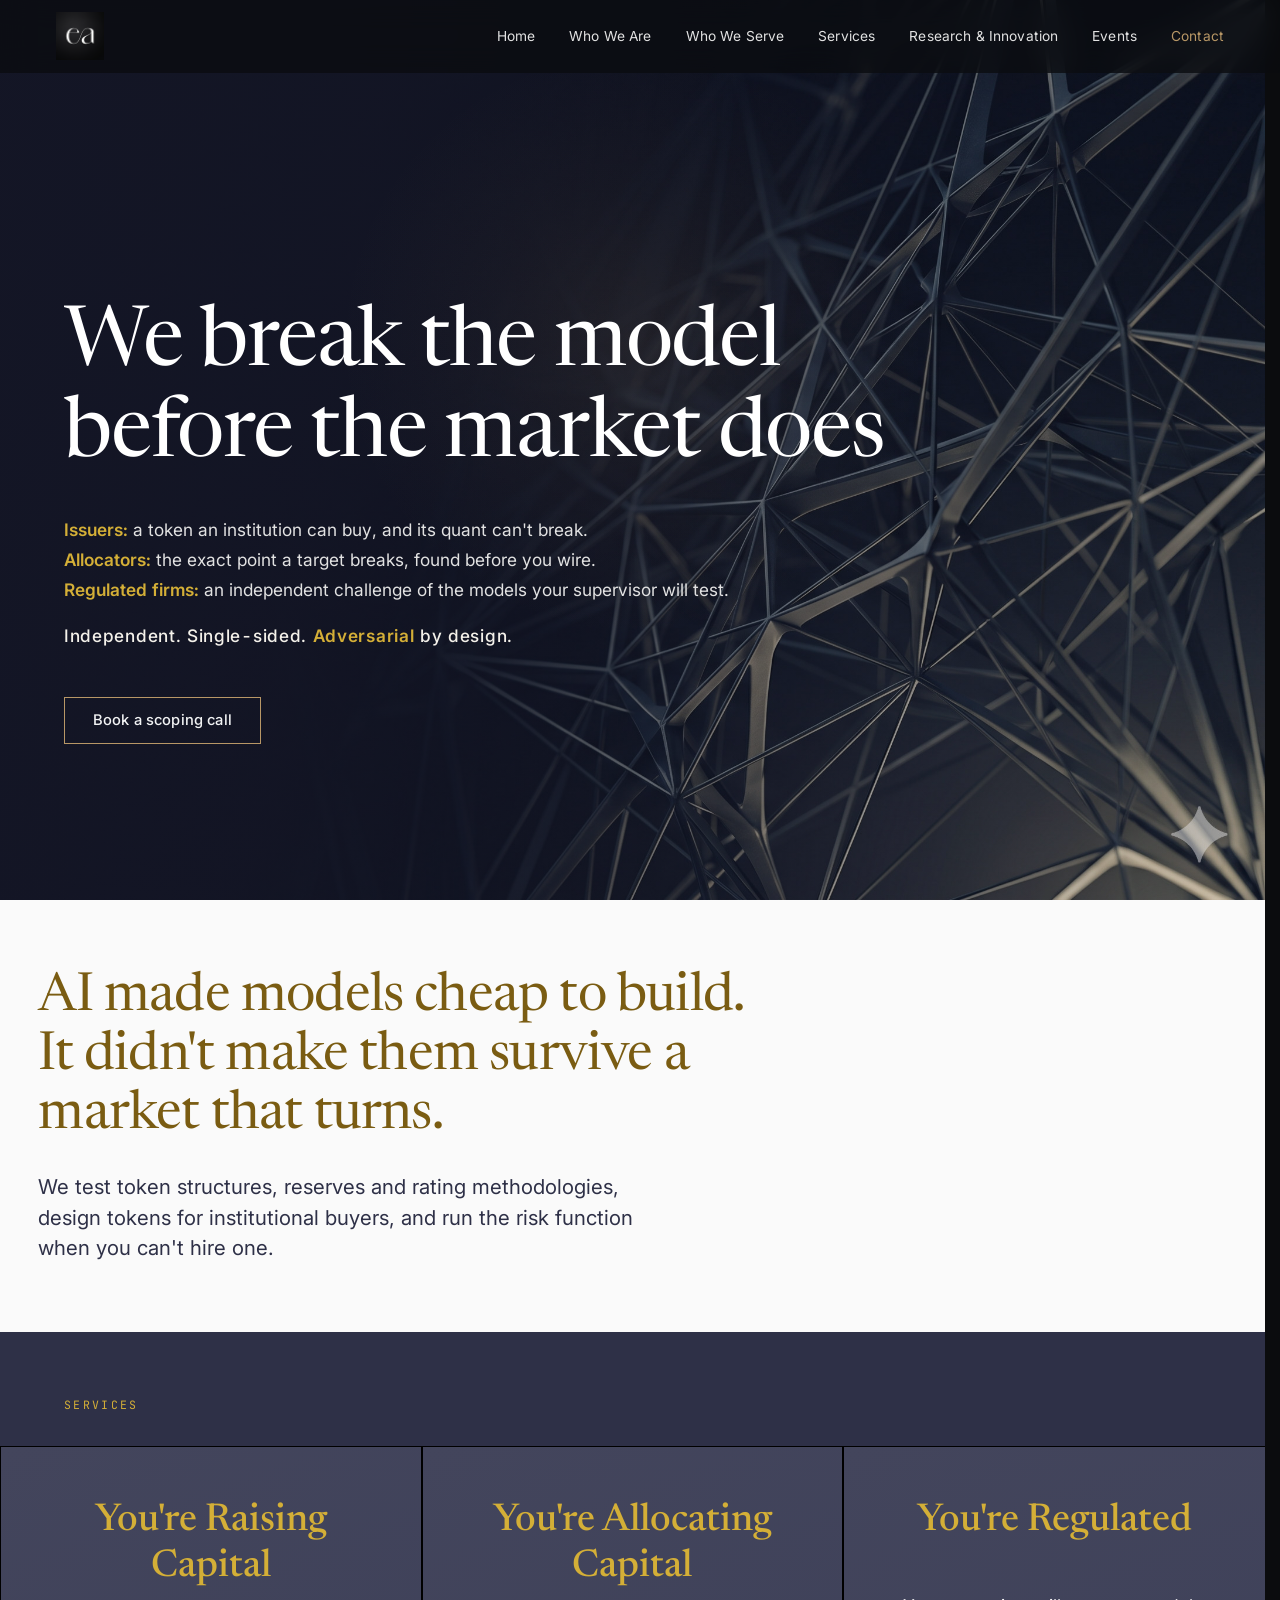
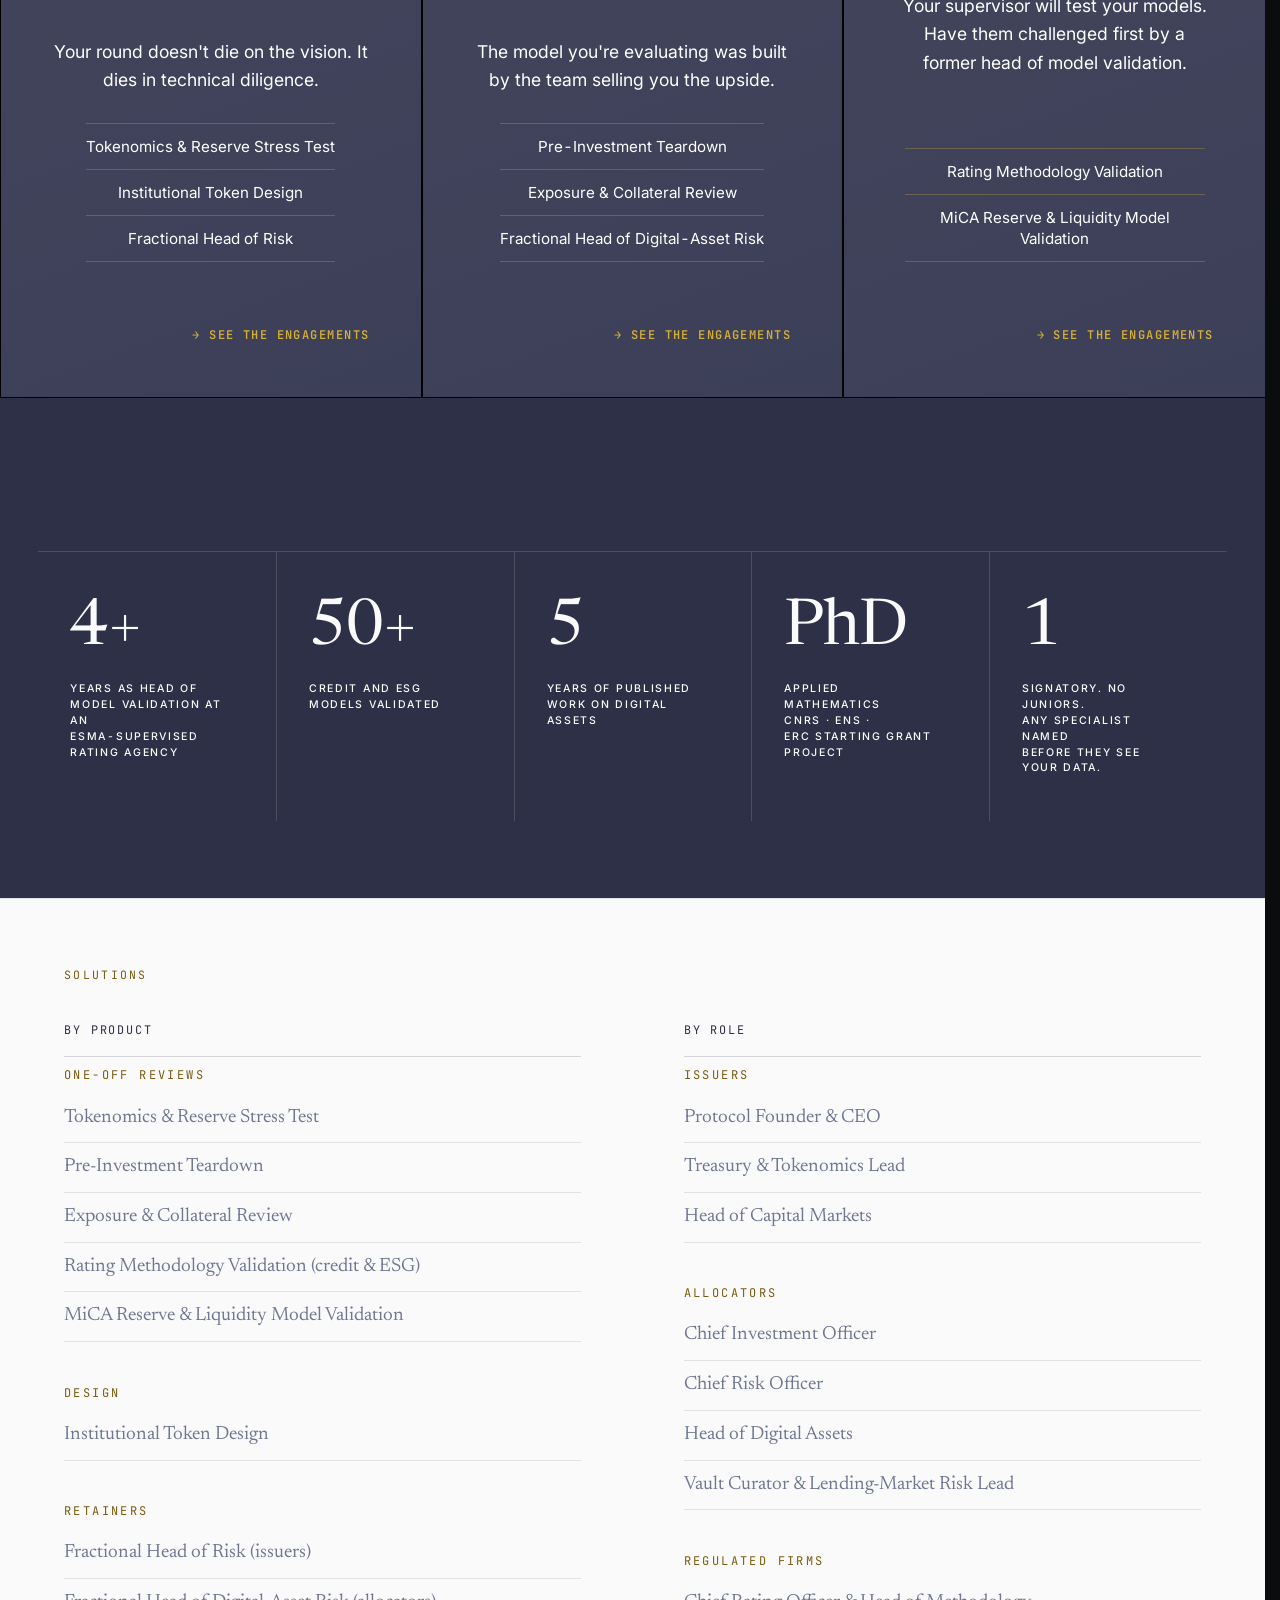
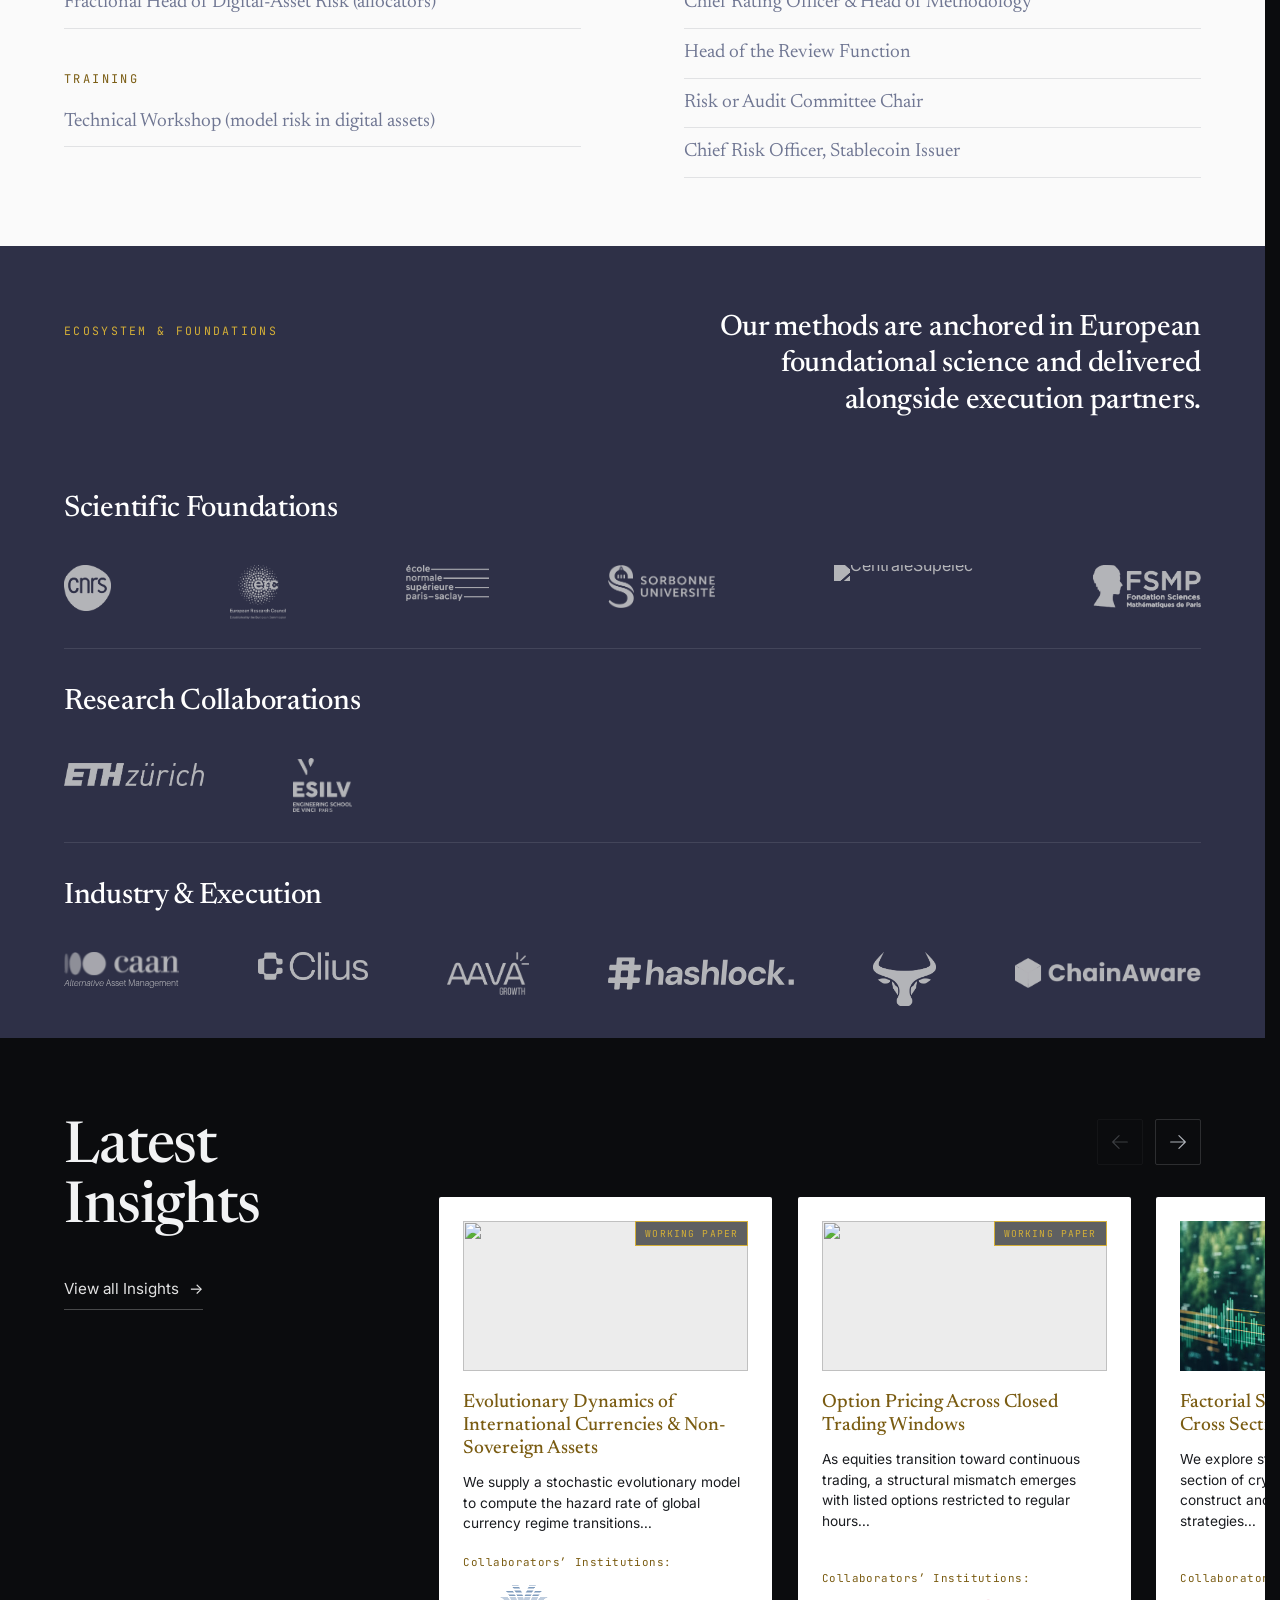
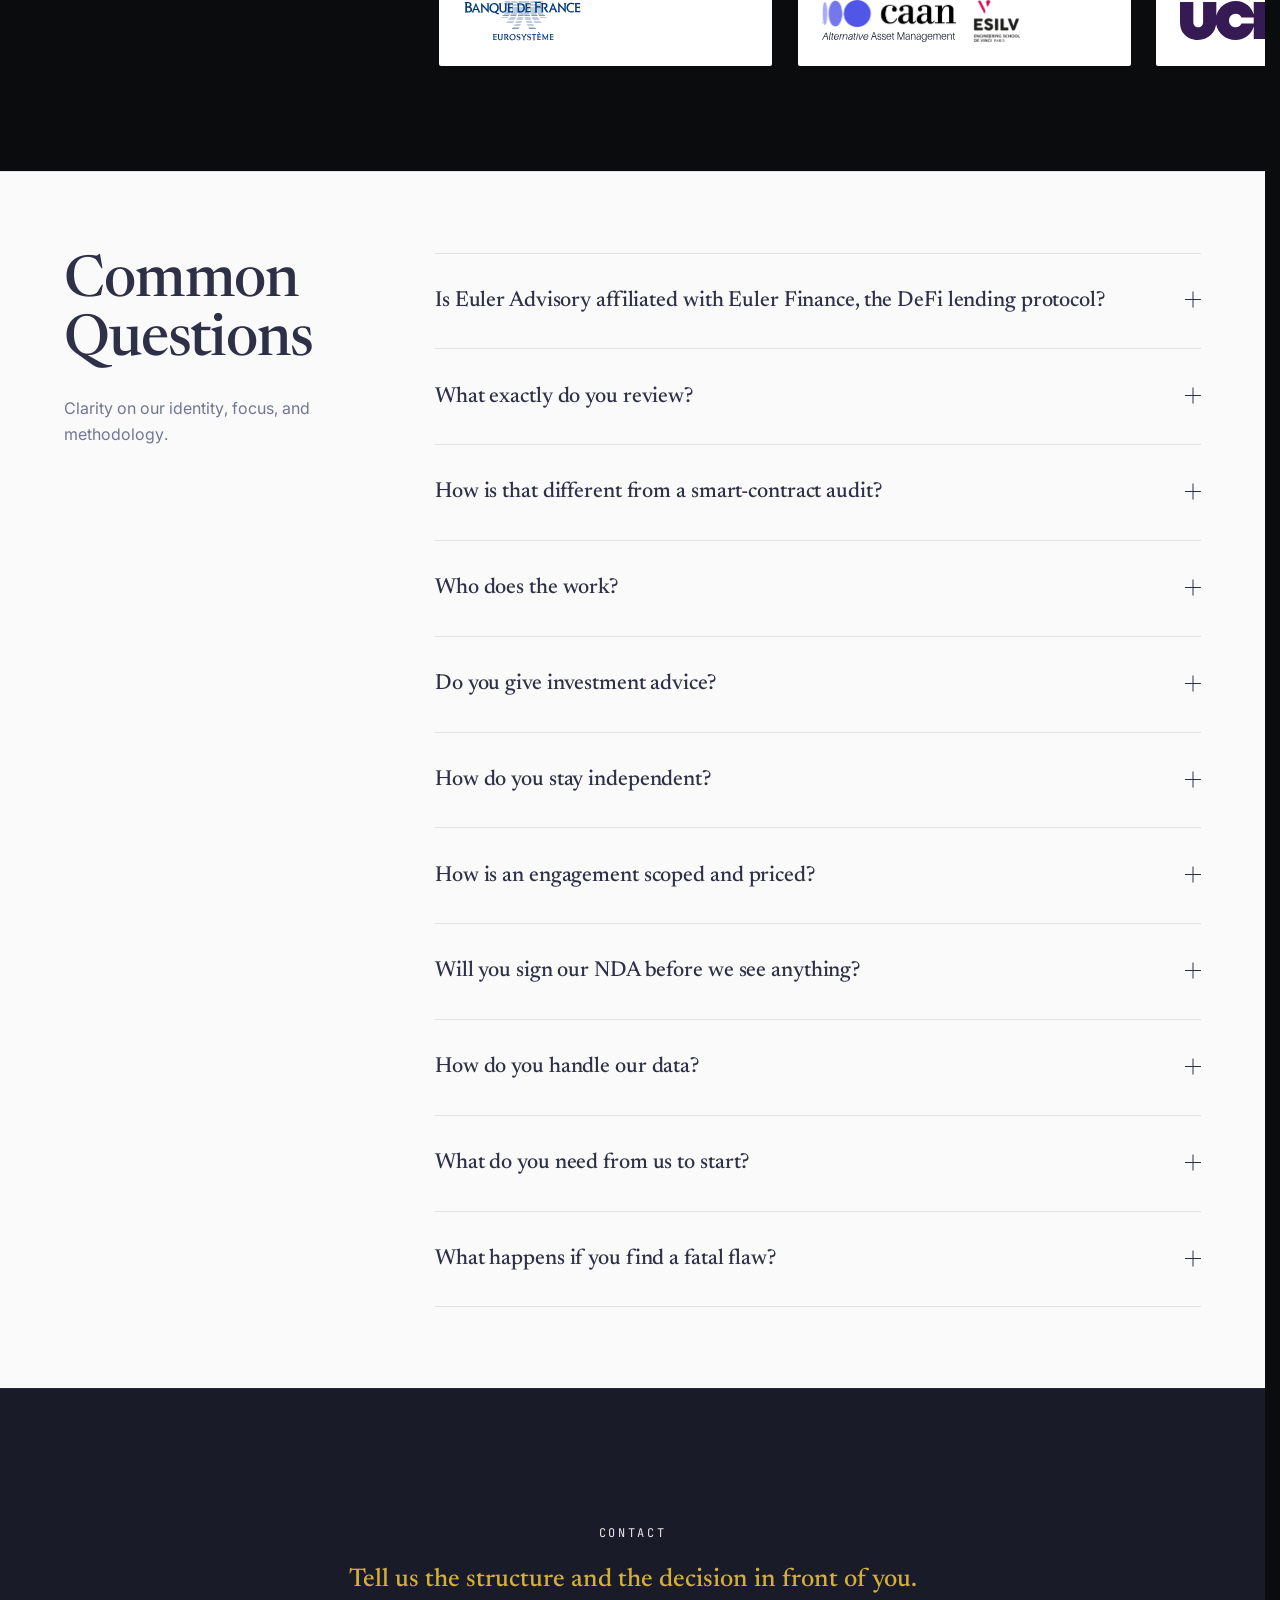
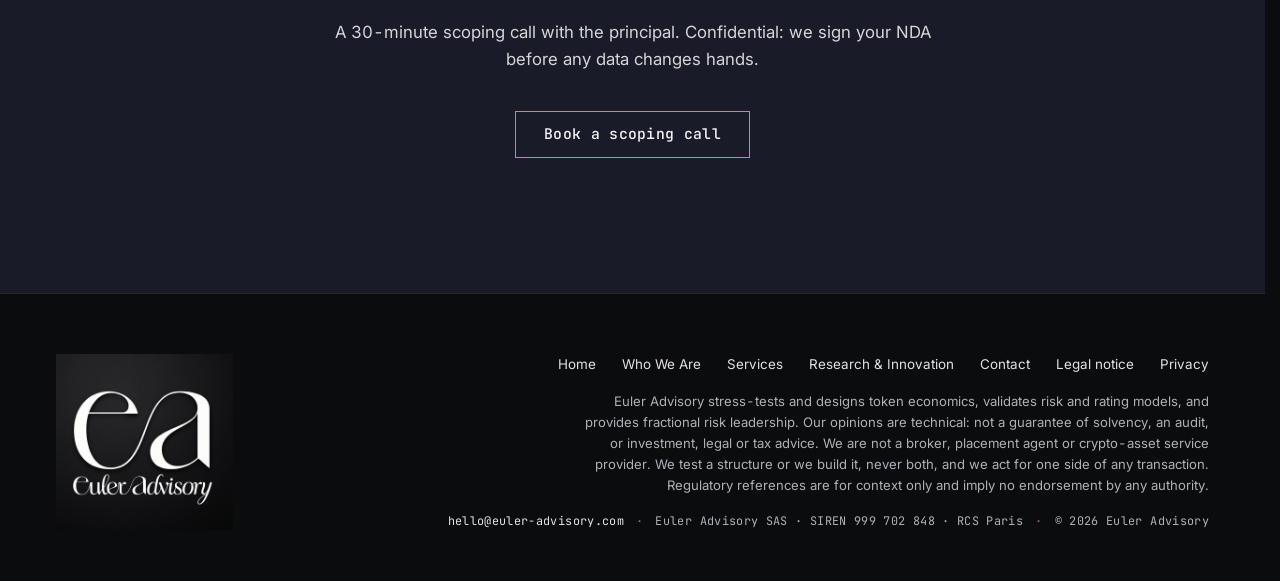
==== commit cf77f1f3: "V62" ====
--- a/index.html
+++ b/index.html
@@ -139,7 +139,7 @@
   <!-- ============================ THE MANDATES ============================ -->
   <section class="section mandates-section" id="services" style="padding: clamp(3rem, 5vw, 6rem) 0 0 0; background: #2E3047;">
     <div class="container" style="max-width: 100%; padding: 0; margin: 0;">
-      <p class="block-eyebrow reveal" style="text-align: left; color: var(--c-gold, #C7A962); font-family: var(--f-mono, monospace); font-size: 0.72rem; font-weight: 400; text-transform: uppercase; letter-spacing: 0.2em; margin-bottom: 6rem; margin-left: clamp(3rem, 5vw, 6rem);">SERVICES</p>
+      <p class="block-eyebrow reveal" style="text-align: left; color: var(--c-gold, #C7A962); font-family: var(--f-mono, monospace); font-size: 0.72rem; font-weight: 400; text-transform: uppercase; letter-spacing: 0.2em; margin-bottom: 2rem; margin-left: clamp(3rem, 5vw, 6rem);">SERVICES</p>
       
       <div class="mandates-grid reveal">
         <!-- CARD 1: ISSUERS -->
@@ -282,7 +282,7 @@
           <span class="logo-strip-item" data-fallback="ERC"><a href="https://cordis.europa.eu/project/id/308087/results" target="_blank" rel="noopener noreferrer" aria-label="European Research Council (ERC)"><img src="Logos/ERC.png" alt="European Research Council (ERC)" loading="lazy" /></a></span>
           <span class="logo-strip-item" data-fallback="ENS"><a href="https://lsv.ens-paris-saclay.fr/People/anciens-doctorants" target="_blank" rel="noopener noreferrer" aria-label="ENS, École Normale Supérieure"><img src="Logos/ENS.png" alt="ENS, École Normale Supérieure" loading="lazy" /></a></span>
           <span class="logo-strip-item" data-fallback="Sorbonne"><img src="Logos/Sorbonne.png" alt="Sorbonne Université" loading="lazy" /></span>
-          <span class="logo-strip-item" data-fallback="CentraleSupélec"><a href="https://rtechair.fr/equipe/" target="_blank" rel="noopener noreferrer" aria-label="CentraleSupélec"><img src="Logos/CentraleSup%C3%A9lec.png" alt="CentraleSupélec" loading="lazy" /></a></span>
+          <span class="logo-strip-item" data-fallback="CentraleSupélec"><a href="https://rtechair.fr/equipe/" target="_blank" rel="noopener noreferrer" aria-label="CentraleSupélec"><img src="Logos/CentraleSupelec.png" alt="CentraleSupélec" loading="lazy" /></a></span>
           <span class="logo-strip-item" data-fallback="FSMP"><a href="https://sciencesmaths-paris.fr/en/our-programs/master/pgsm-master#:~:text=2014,-2013" target="_blank" rel="noopener noreferrer" aria-label="FSMP"><img src="./Logos/fsmp.png" alt="Bourse d'études : Paris Graduate School of Mathematics (PGSM), Appel d'offre Inria 2014, Émis par Fondation de Sciences Mathématiques de Paris (FSMP) - M2 UPMC" title="Bourse d'études : Paris Graduate School of Mathematics (PGSM), Appel d'offre Inria 2014, Émis par Fondation de Sciences Mathématiques de Paris (FSMP) - M2 UPMC" loading="lazy" /></a></span>
         </div>
       </div>
@@ -340,7 +340,7 @@
         <article class="fb-col">
           <span class="pl-badge">Working paper</span>
           <a href="#" class="pl-readmore">Read more</a>
-          <img class="pl-cover" src="Images/Paper1.png" alt="" loading="lazy" />
+          <img class="pl-cover" src="Images/Paper1.jpg" alt="" loading="lazy" />
           <h3 class="fb-title">Evolutionary Dynamics of International Currencies &amp; Non-Sovereign Assets</h3>
           <p class="fb-text">We supply a stochastic evolutionary model to compute the hazard rate of global currency regime transitions...</p>
           <div class="pl-collab">
@@ -354,7 +354,7 @@
         <article class="fb-col">
           <span class="pl-badge">Working paper</span>
           <a href="#" class="pl-readmore">Read more</a>
-          <img class="pl-cover" src="Images/Paper2.png" alt="" loading="lazy" />
+          <img class="pl-cover" src="Images/Paper2.jpg" alt="" loading="lazy" />
           <h3 class="fb-title">Option Pricing Across Closed Trading Windows</h3>
           <p class="fb-text">As equities transition toward continuous trading, a structural mismatch emerges with listed options restricted to regular hours...</p>
           <div class="pl-collab">
@@ -492,6 +492,18 @@
           </h3>
           <div class="faq-panel" id="faq-a8" role="region" aria-labelledby="faq-q8">
             <div class="faq-panel-inner"><p>Yes, yours or ours, before any data changes hands. We can work from your data room.</p></div>
+          </div>
+        </div>
+
+        <div class="faq-item">
+          <h3 class="faq-q">
+            <button type="button" class="faq-trigger" aria-expanded="false" aria-controls="faq-a-data" id="faq-q-data">
+              <span class="faq-q-text">How do you handle our data?</span>
+              <span class="faq-icon" aria-hidden="true"></span>
+            </button>
+          </h3>
+          <div class="faq-panel" id="faq-a-data" role="region" aria-labelledby="faq-q-data">
+            <div class="faq-panel-inner"><p>Under NDA. Files are stored encrypted, accessed only by the principal, and returned or deleted at the end of the engagement.</p></div>
           </div>
         </div>
 
@@ -557,7 +569,7 @@
       </p>
       <p class="footer-meta">
         <a href="mailto:hello@euler-advisory.com">hello@euler-advisory.com</a>
-        <span class="dot">·</span><span>Euler Advisory SASU · SIREN 999 702 848 · RCS Paris</span>
+        <span class="dot">·</span><span>Euler Advisory SAS · SIREN 999 702 848 · RCS Paris</span>
         <span class="dot">·</span><span>© 2026 Euler Advisory</span>
       </p>
     </div>
